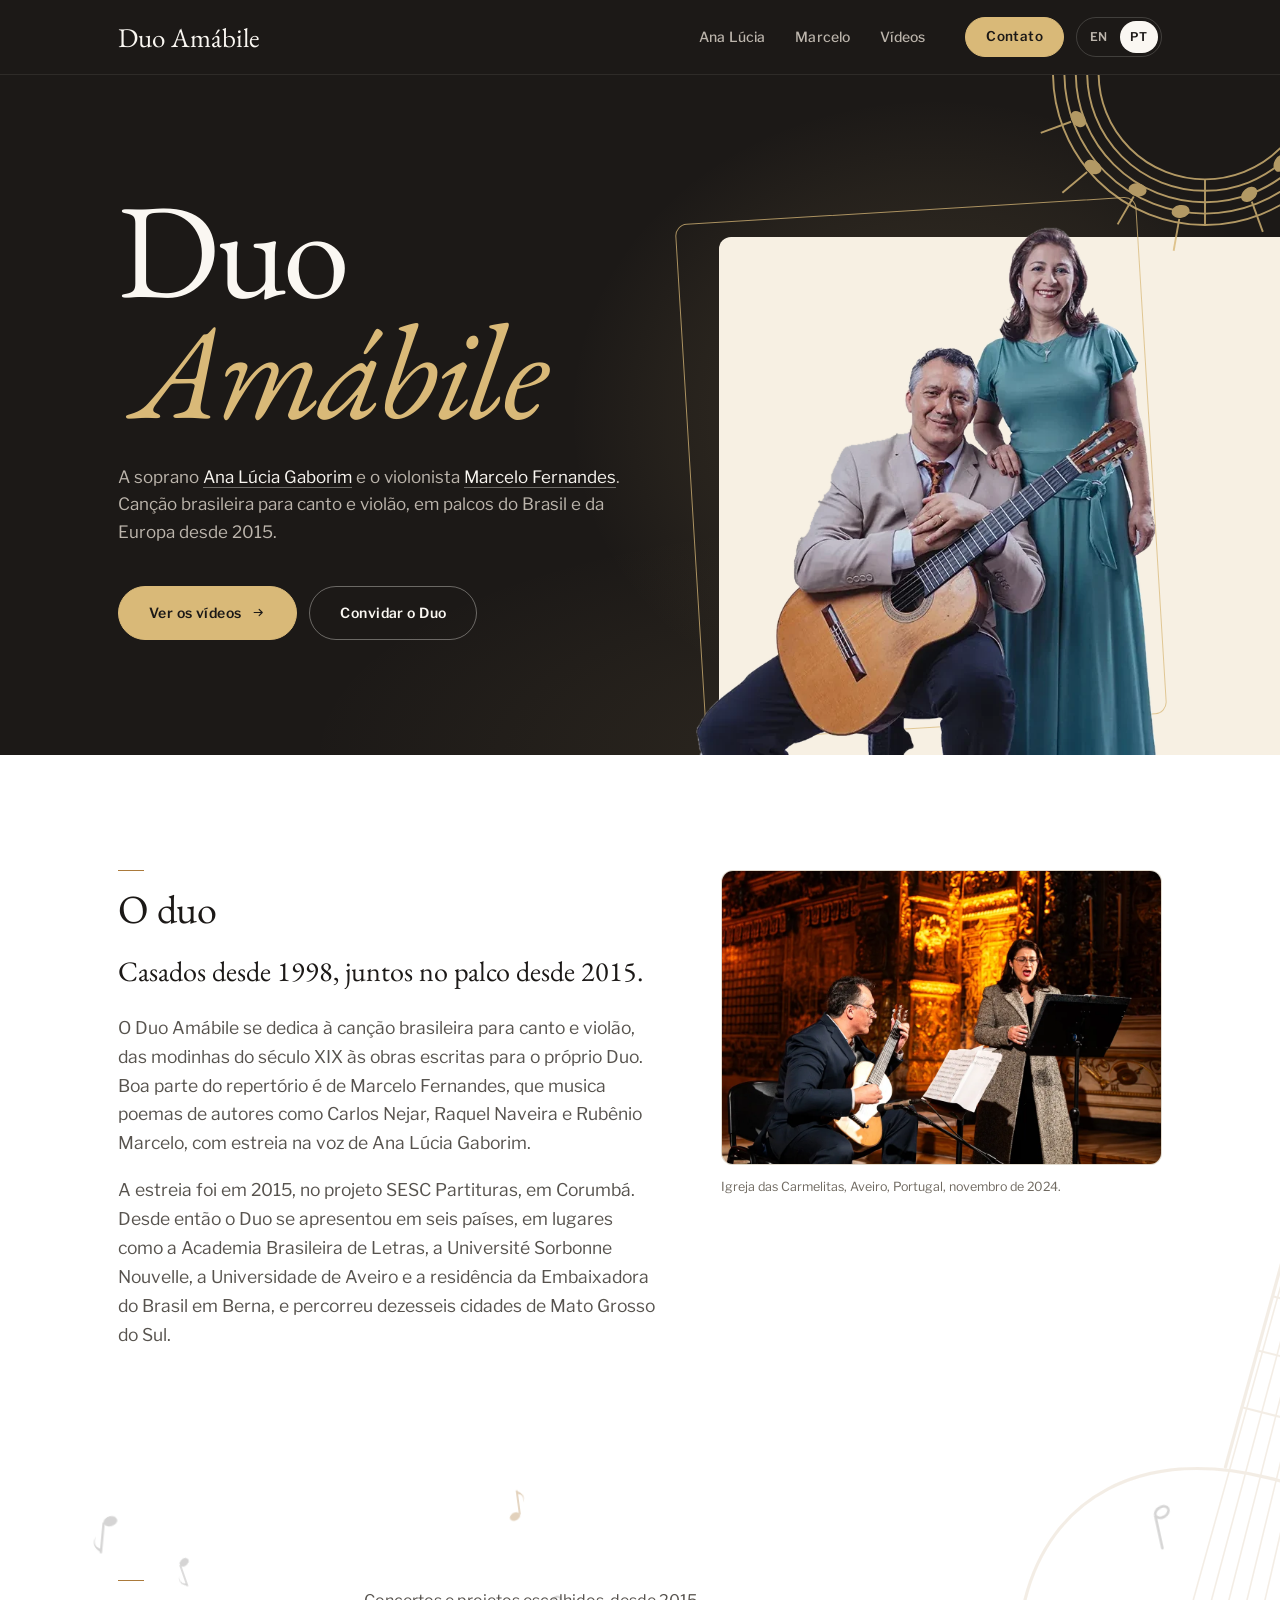
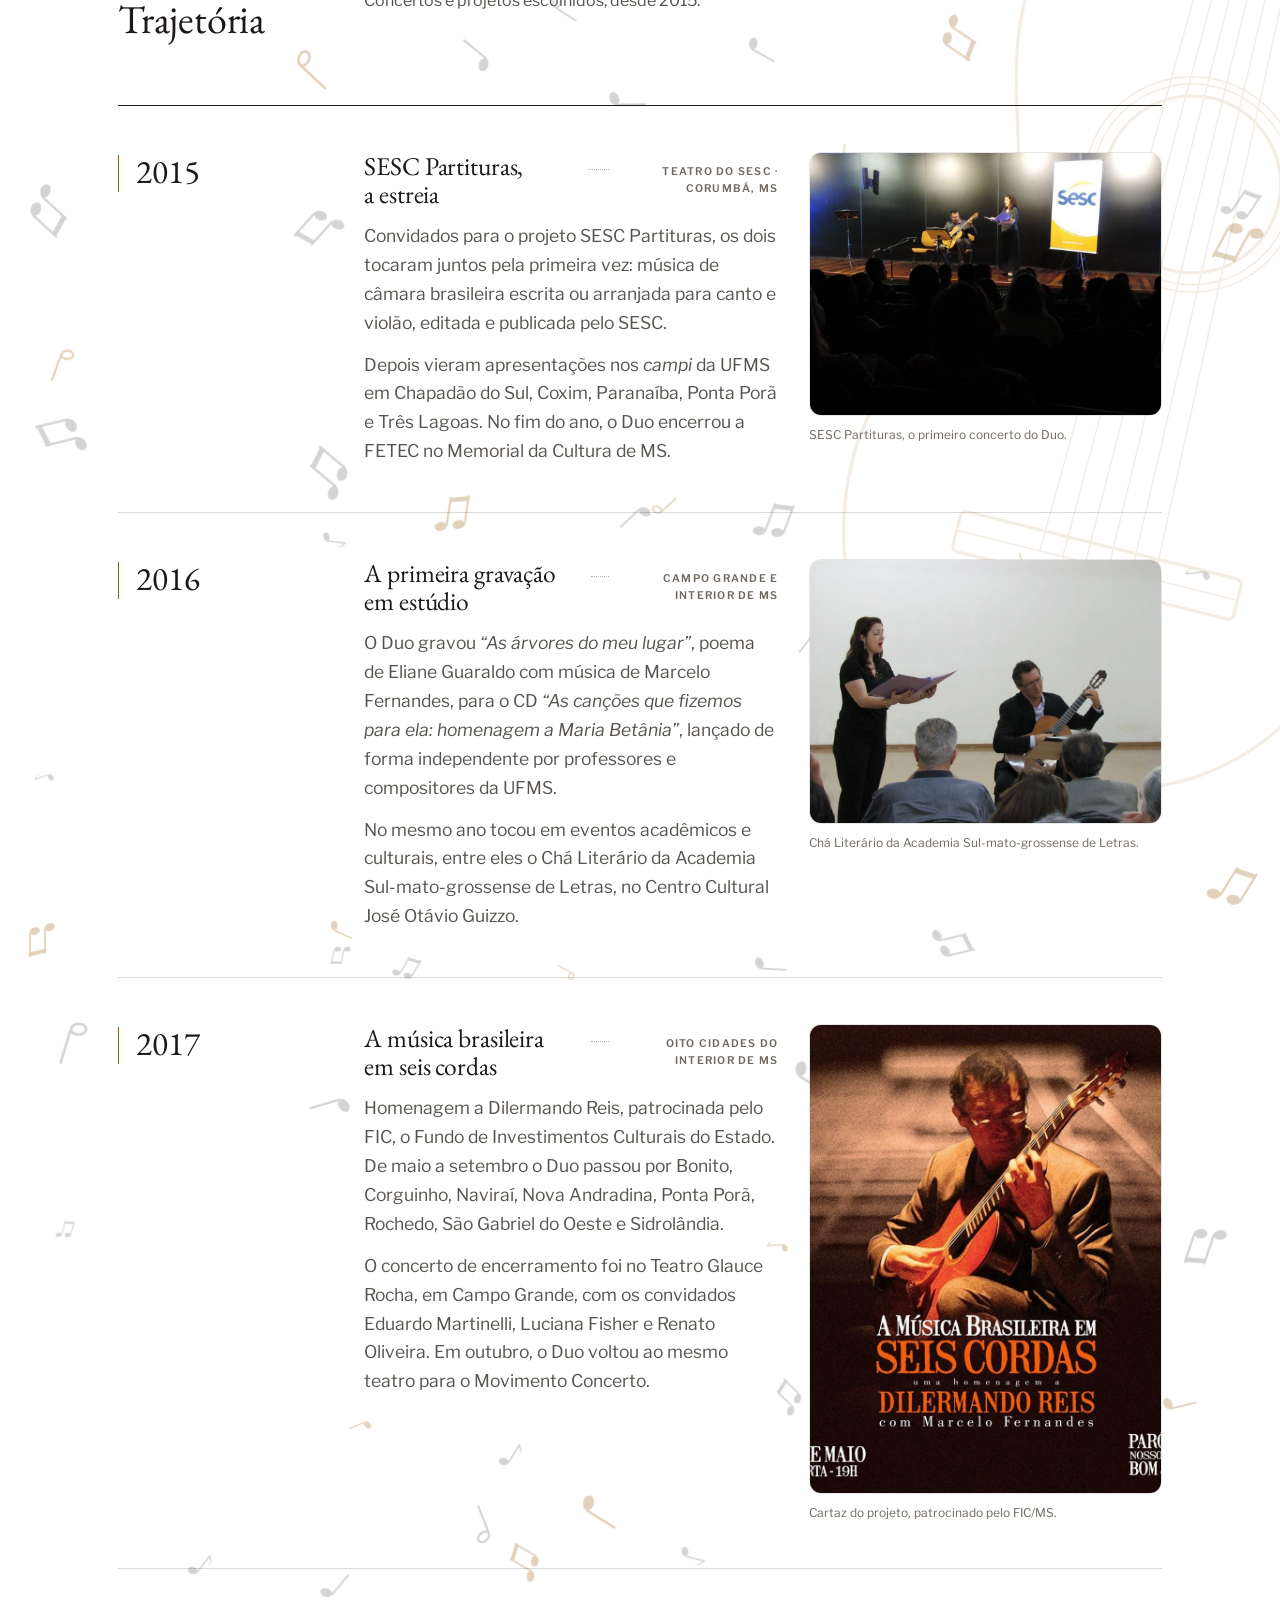
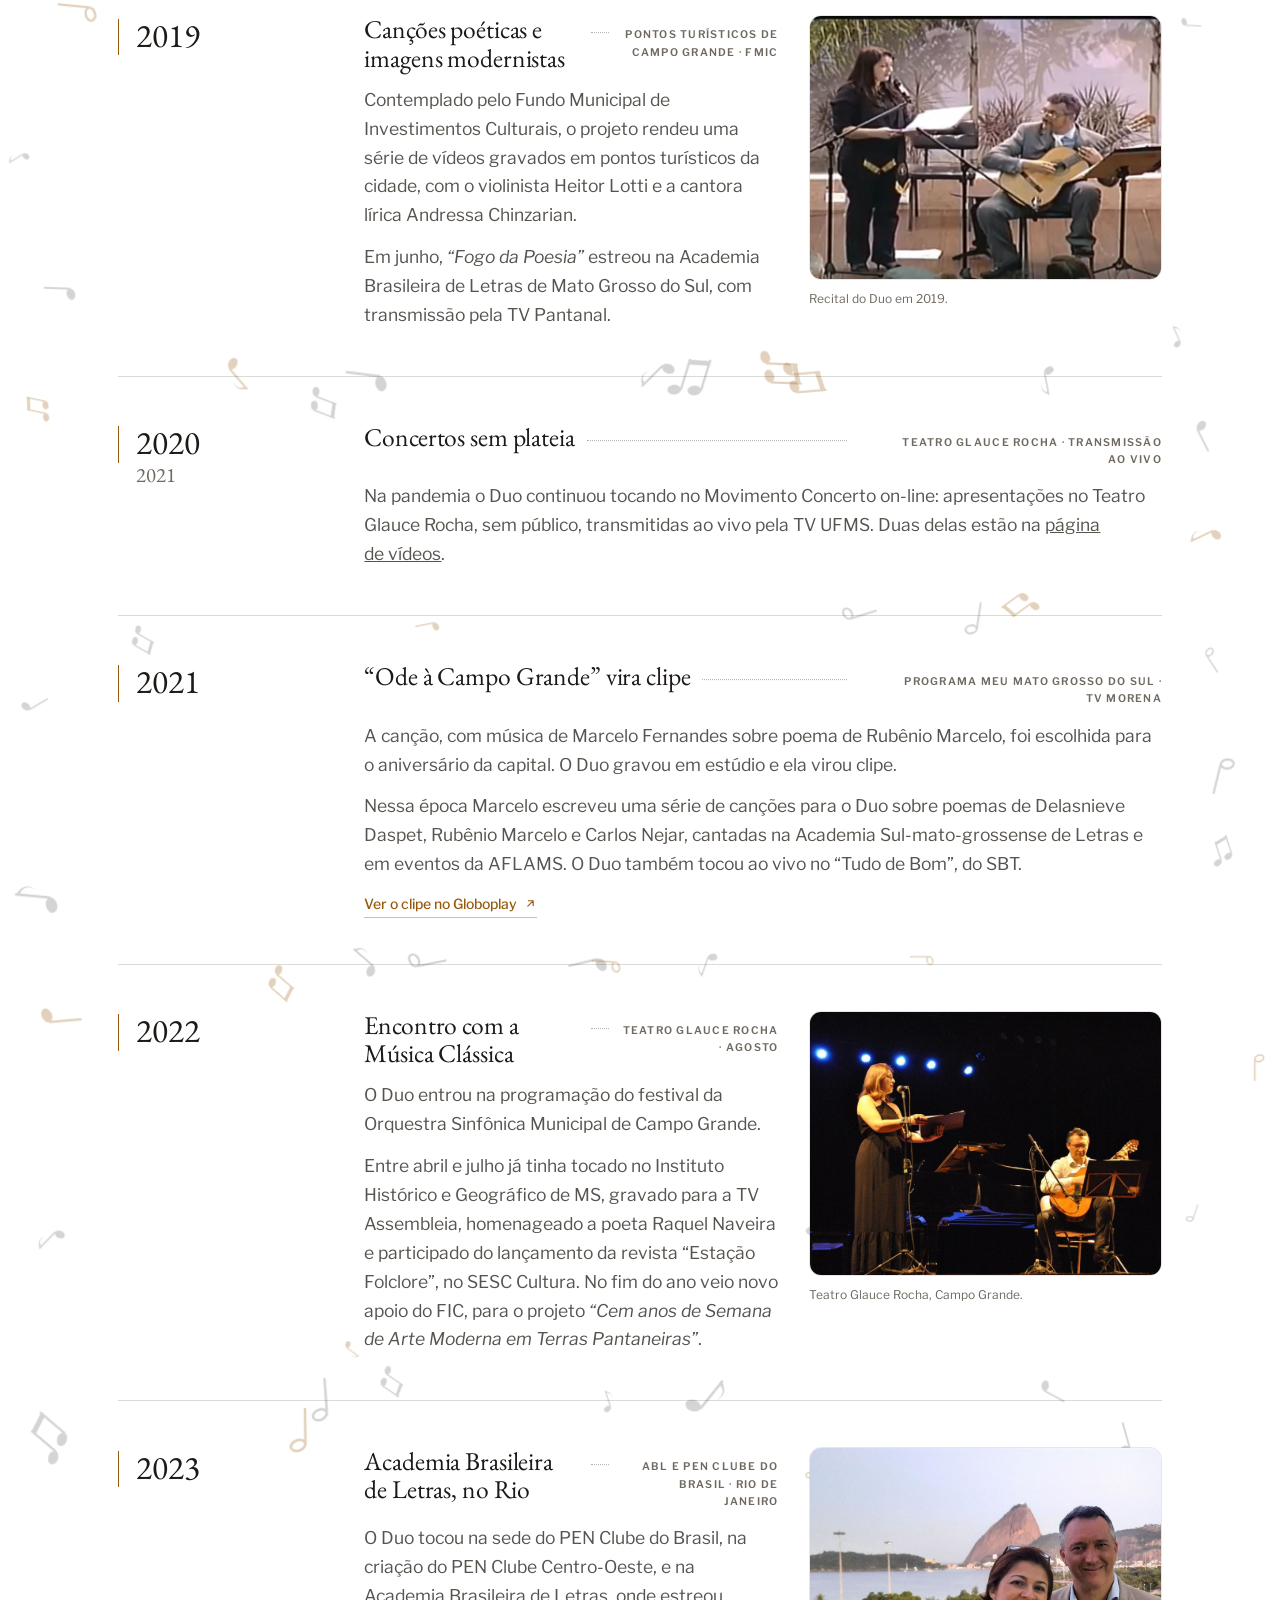
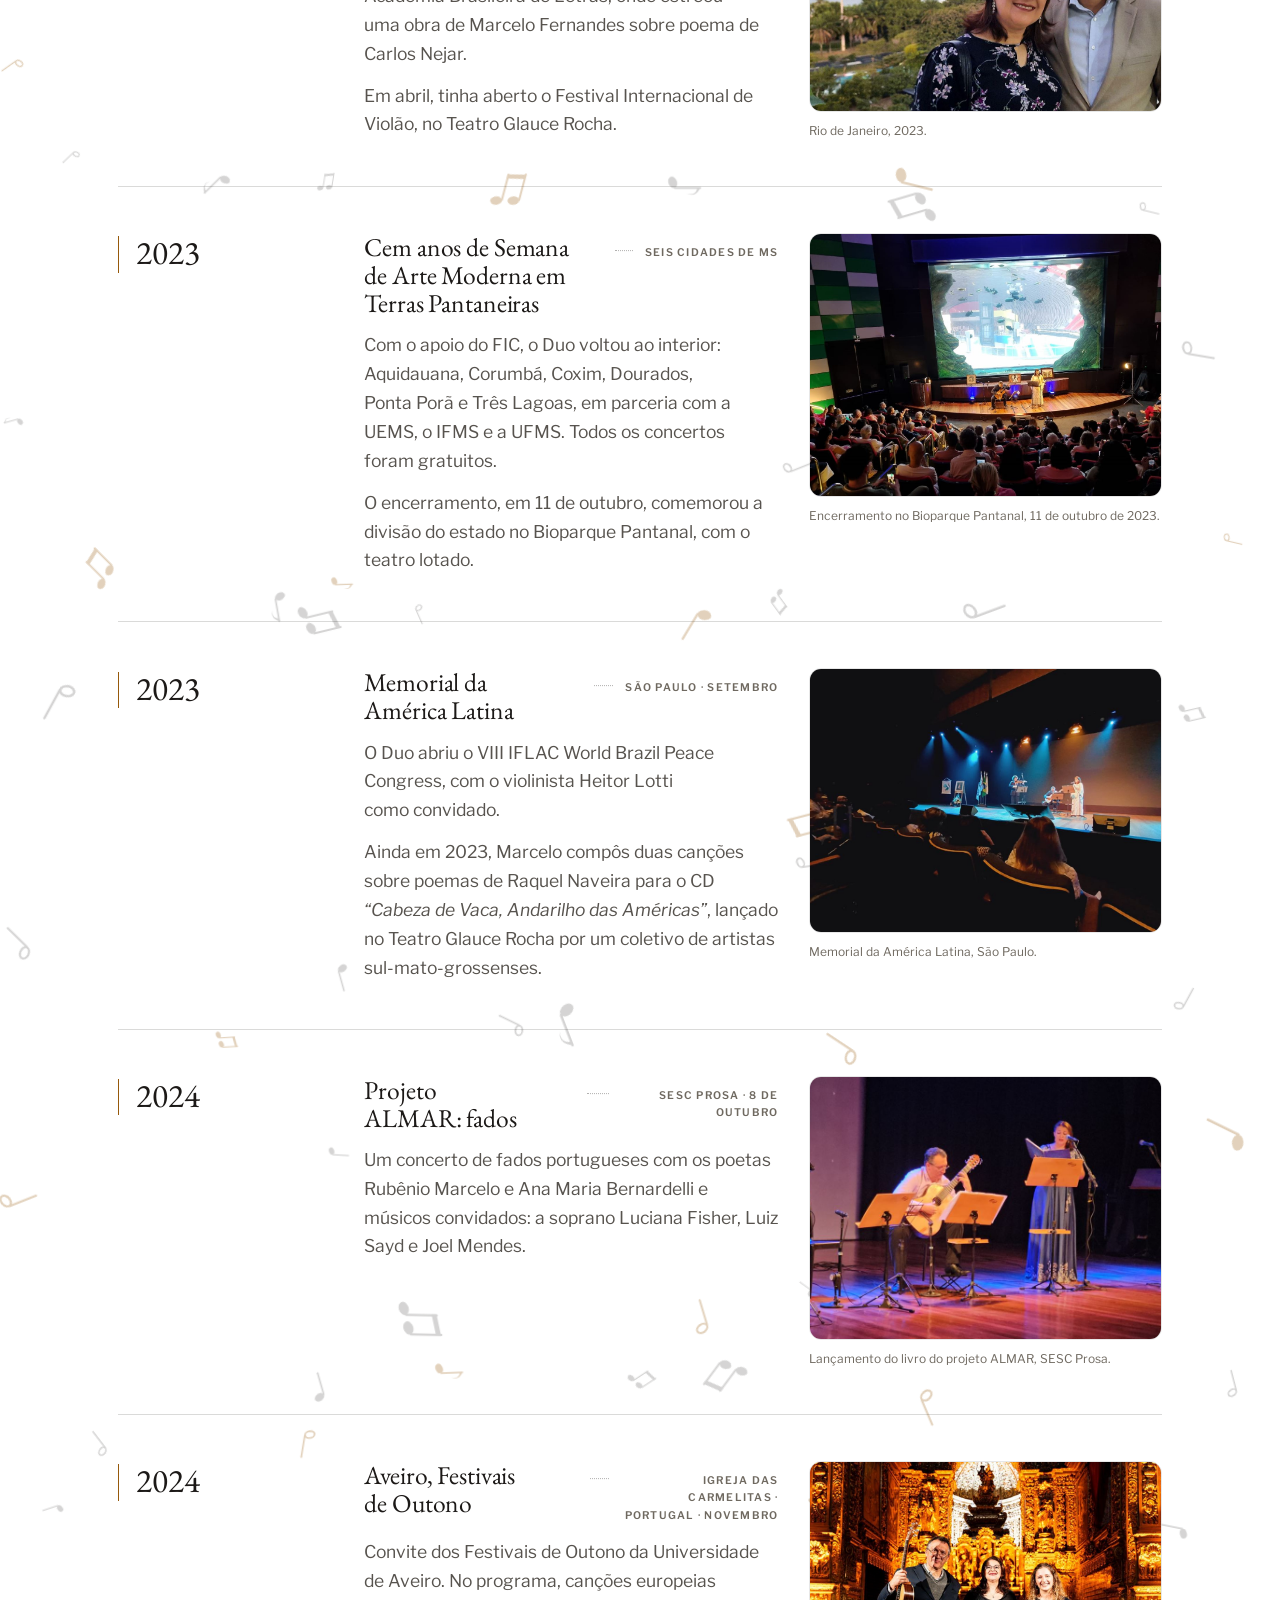
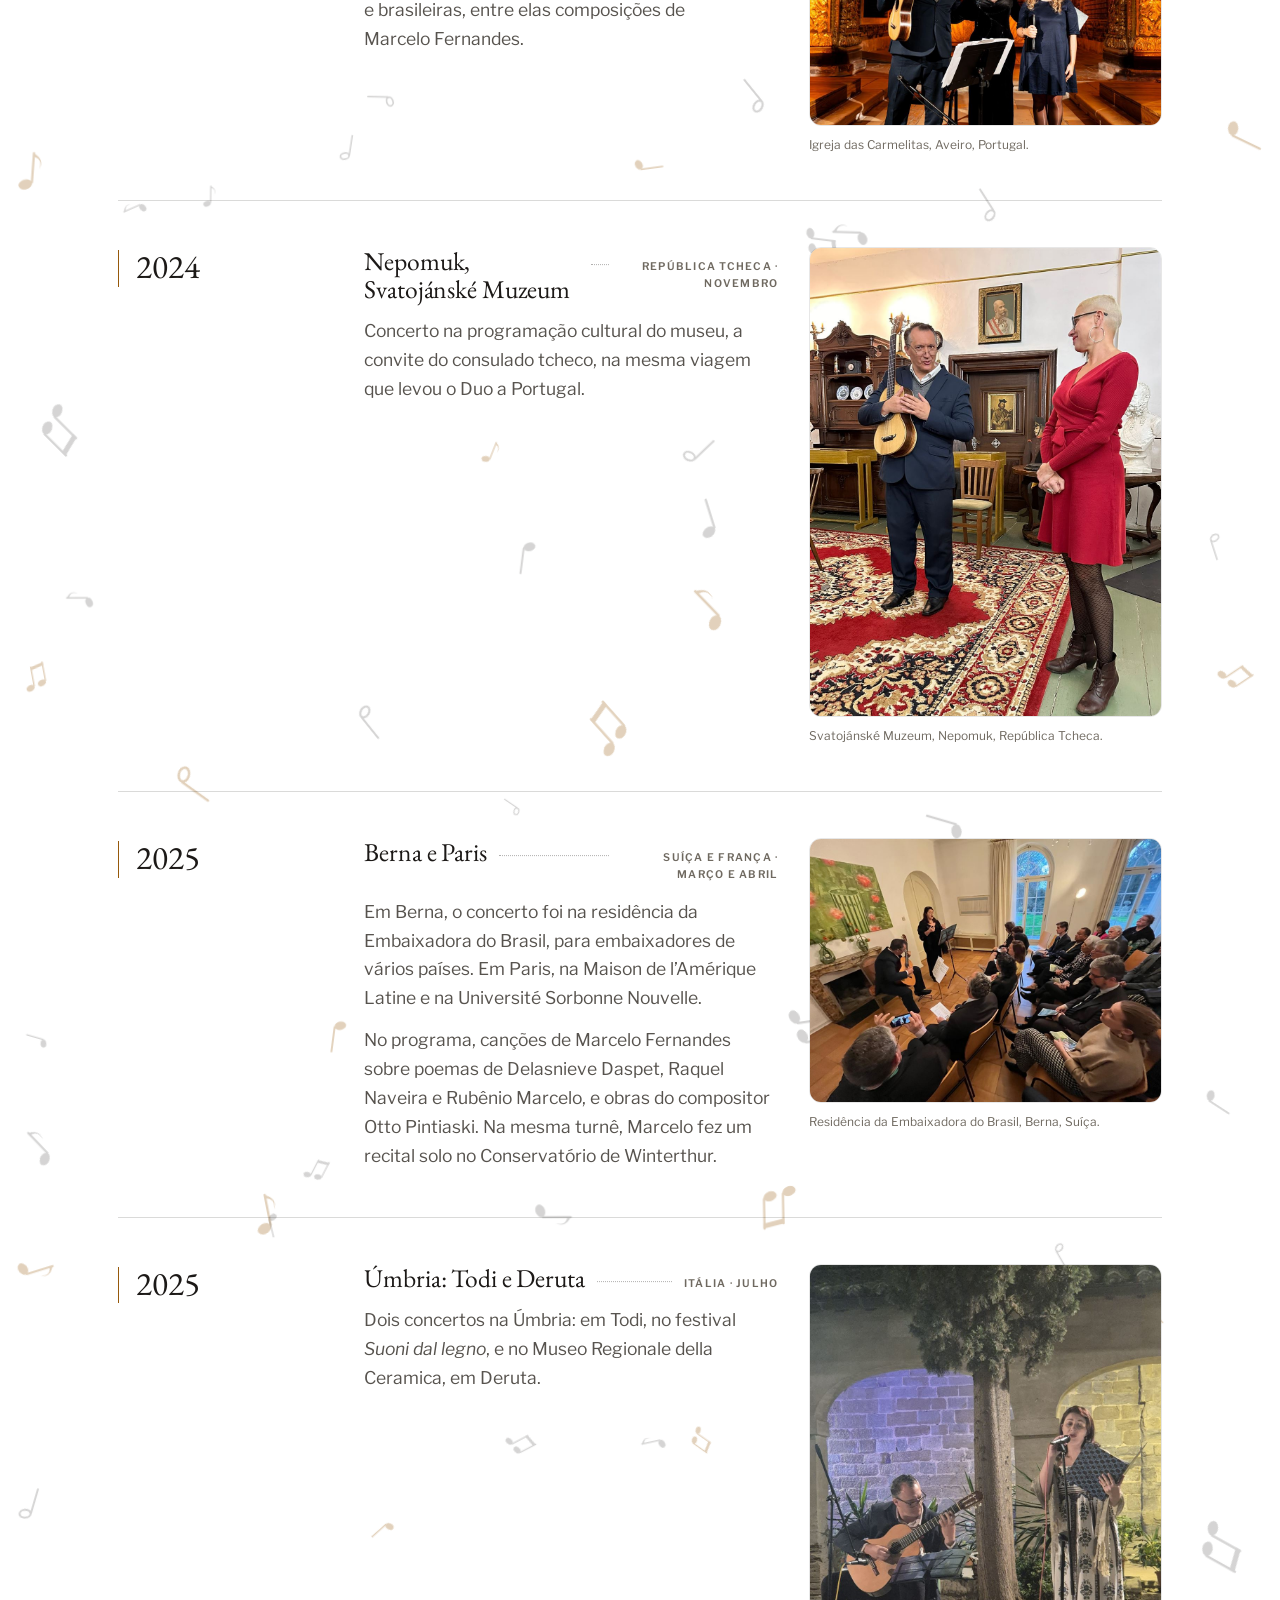
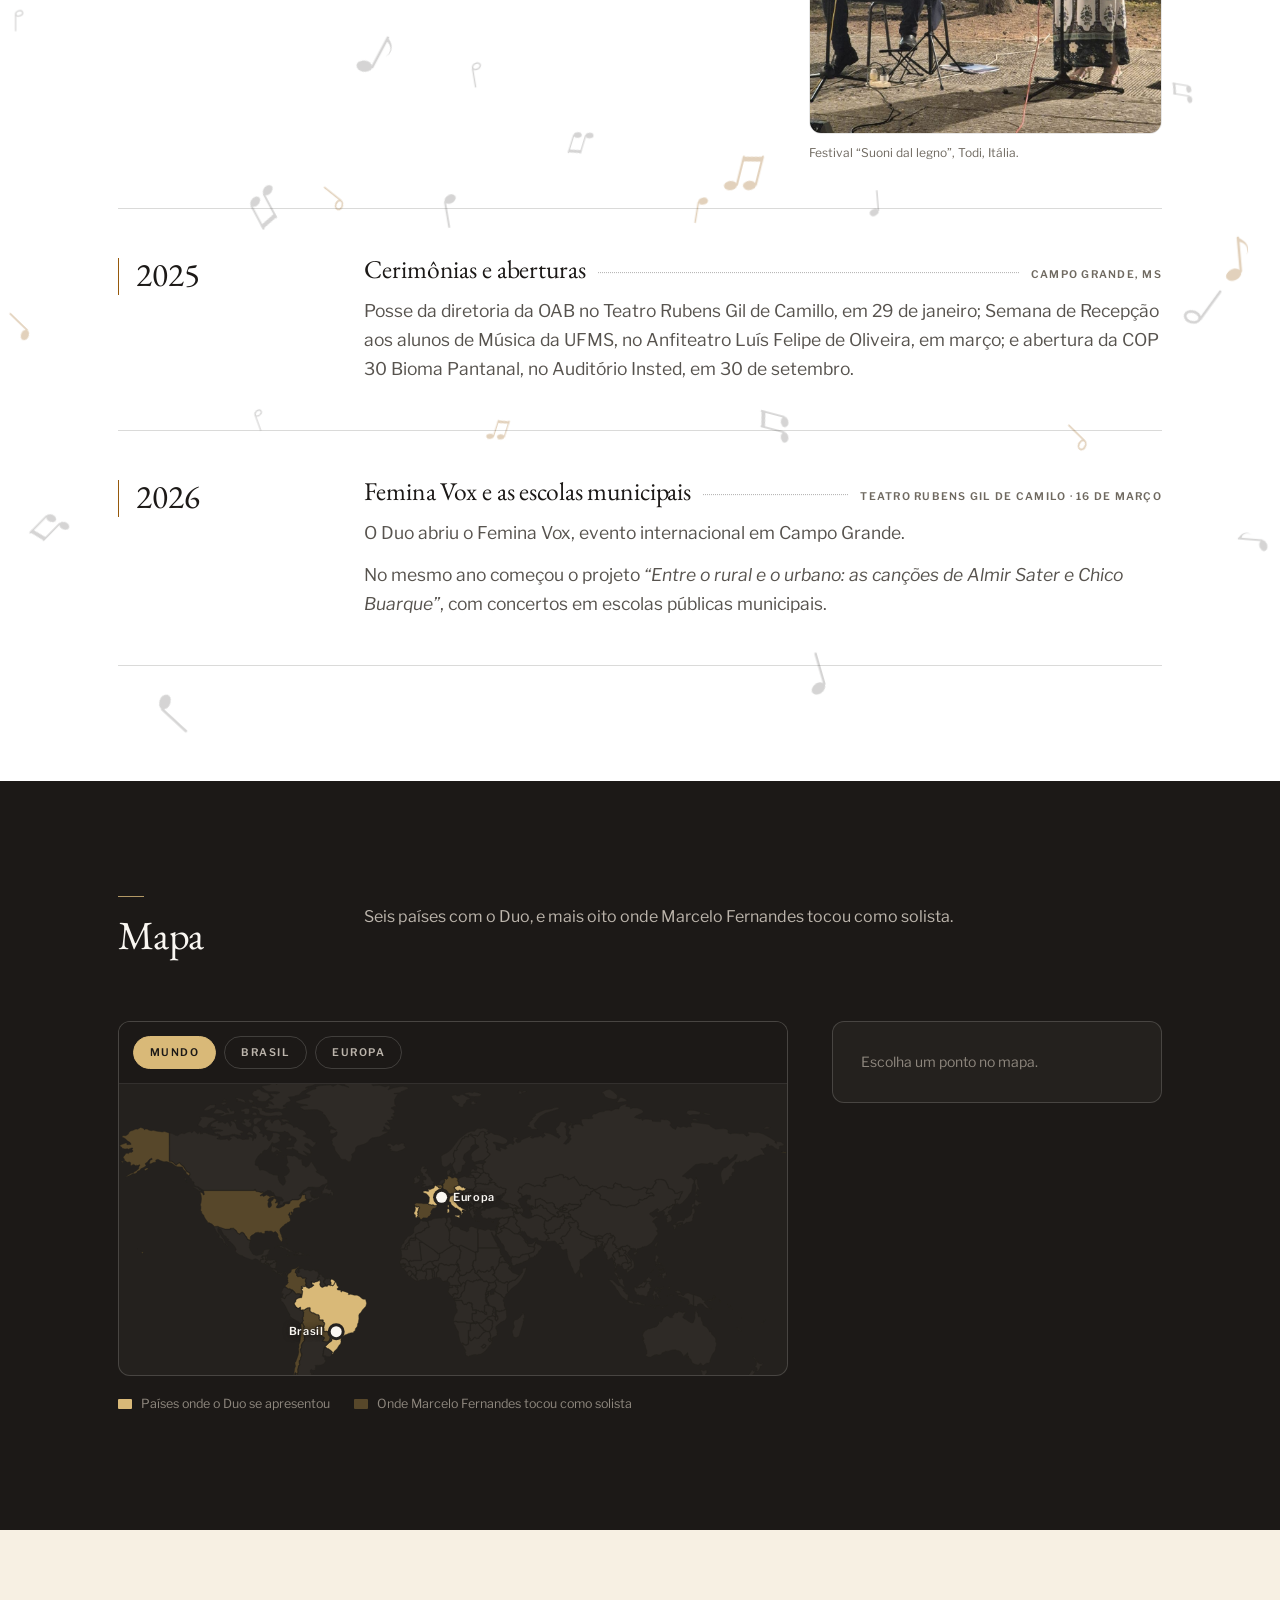
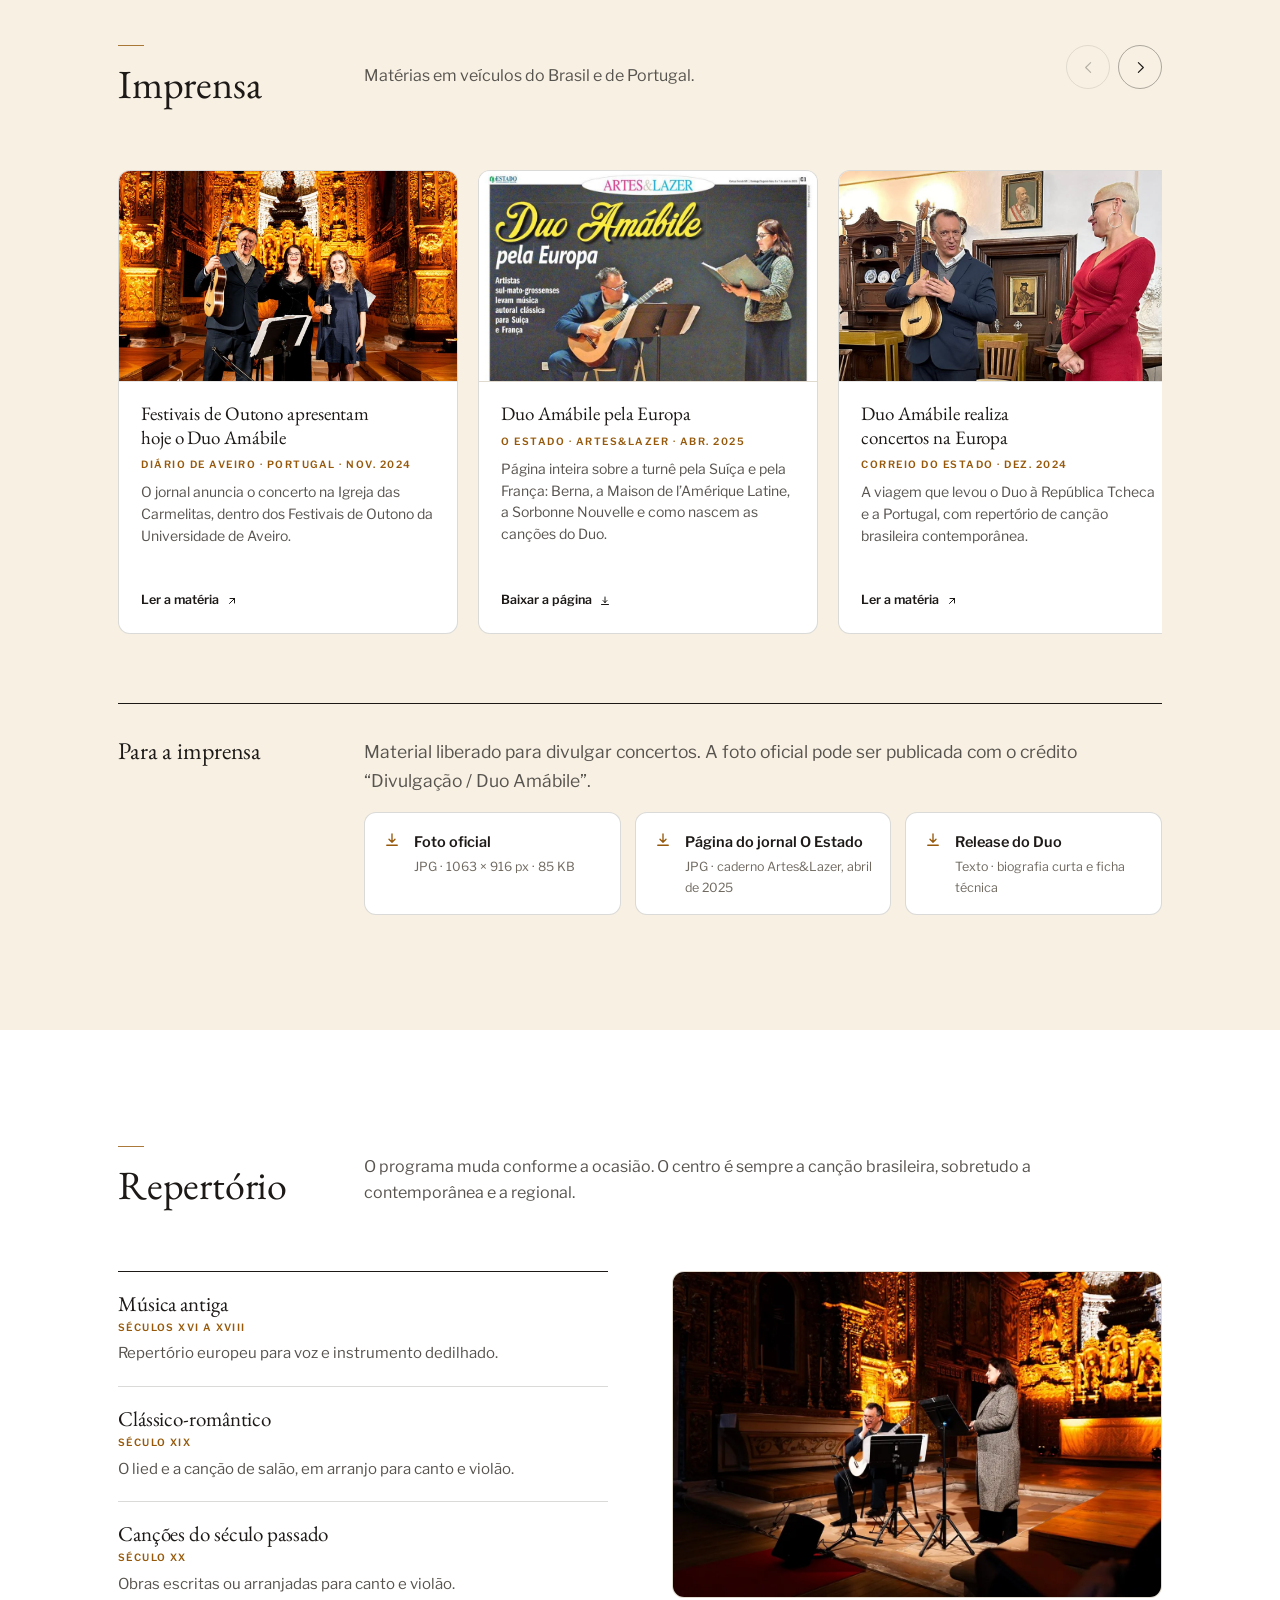
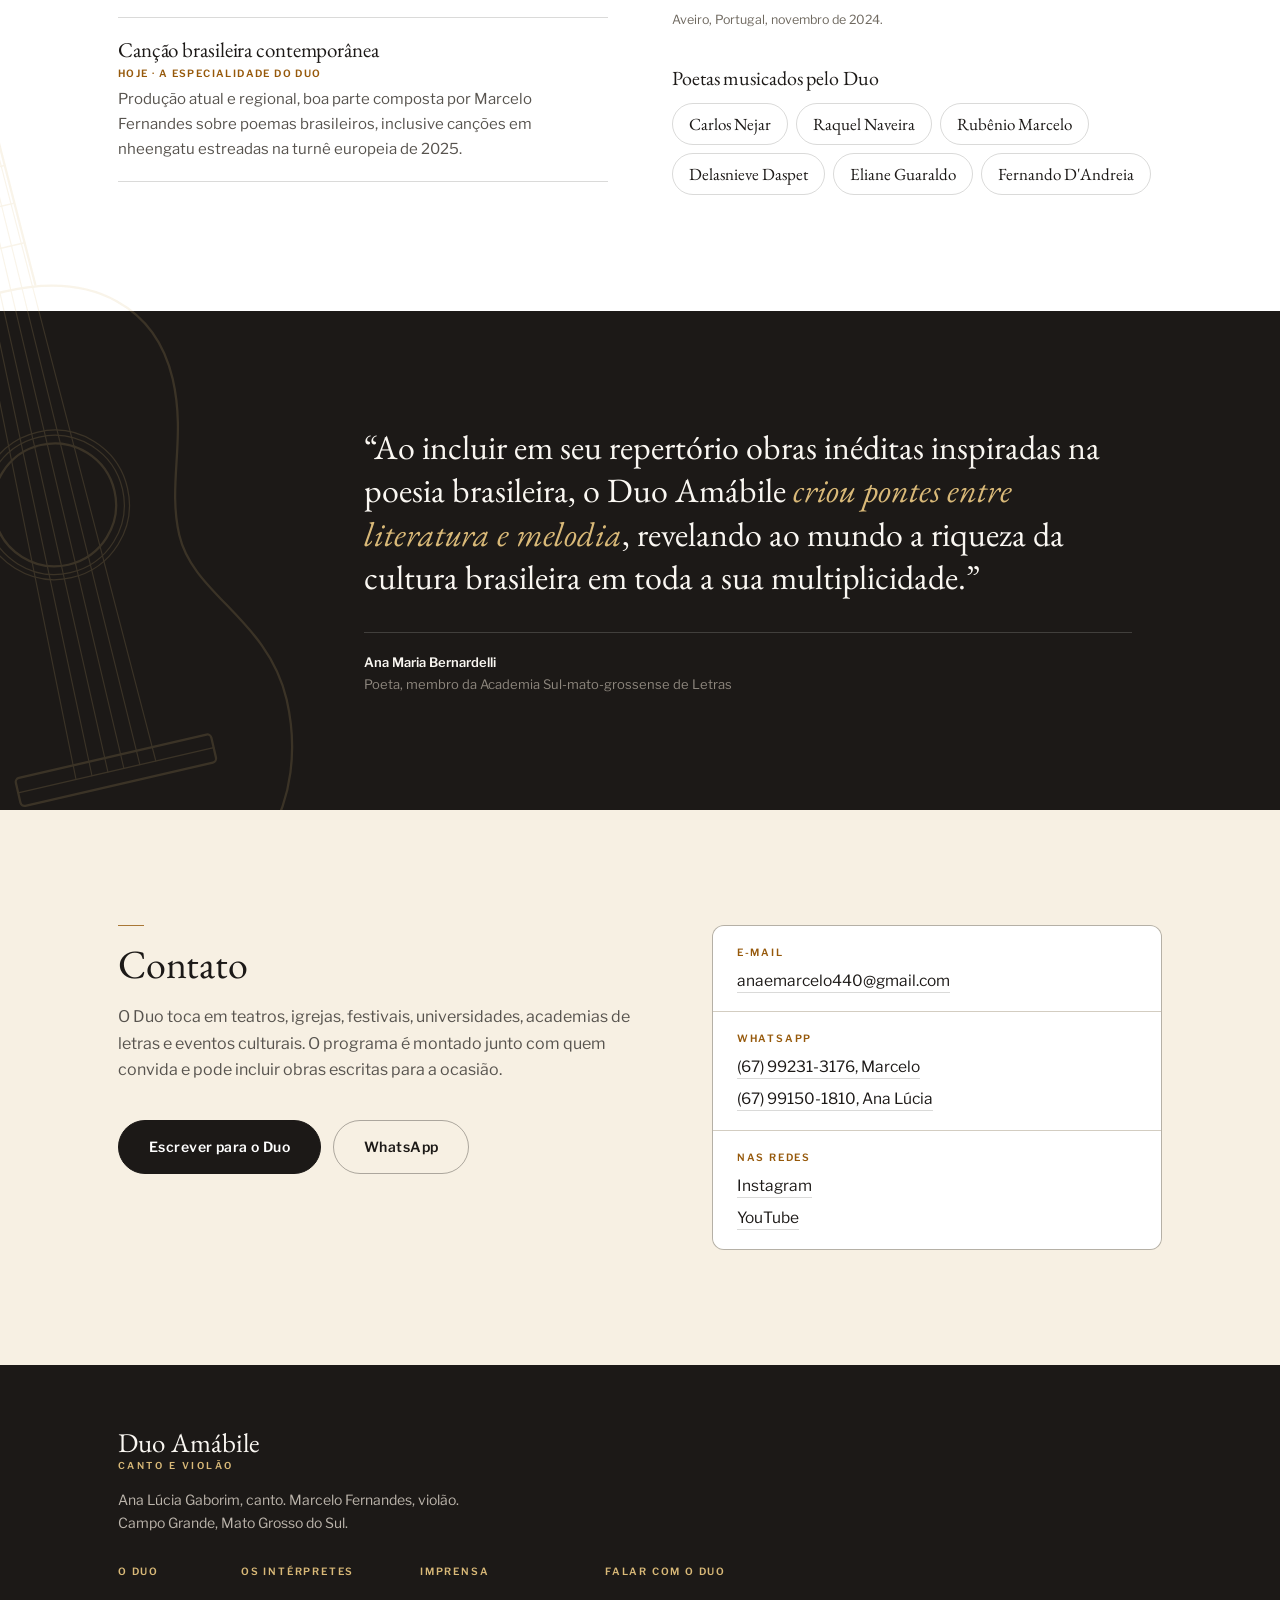
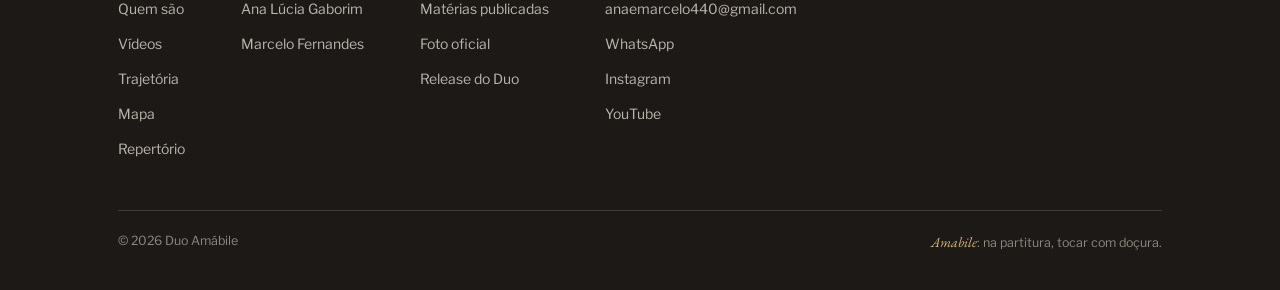
==== pt/index.html @ 5043e9d4 "Reforma: inglês por padrão, hero escuro e menos coisa por página - Site em inglês na raiz e em portu" ====
<!DOCTYPE html>
<html lang="pt-BR">
<head>
<meta charset="utf-8">
<meta name="viewport" content="width=device-width, initial-scale=1">
<title>Duo Amábile · canto e violão</title>
<meta name="description" content="Ana Lúcia Gaborim (canto) e Marcelo Fernandes (violão) apresentam a canção de câmara brasileira em teatros, igrejas e universidades do Brasil e da Europa desde 2015.">
<meta name="theme-color" content="#1C1917">
<link rel="icon" href="../favicon.svg" type="image/svg+xml">
<link rel="apple-touch-icon" href="../favicon.svg">
<link rel="alternate" hreflang="en" href="https://davigaborim.github.io/duo-amabile/">
<link rel="alternate" hreflang="pt-BR" href="https://davigaborim.github.io/duo-amabile/pt/">

<link rel="canonical" href="https://davigaborim.github.io/duo-amabile/pt/">
<meta property="og:url" content="https://davigaborim.github.io/duo-amabile/pt/">
<meta property="og:type" content="website">
<meta property="og:title" content="Duo Amábile · canto e violão">
<meta property="og:description" content="Canção de câmara brasileira em teatros e igrejas do Brasil e da Europa, desde 2015.">
<meta property="og:image" content="https://davigaborim.github.io/duo-amabile/images/duo-oficial.jpg">
<meta property="og:locale" content="pt_BR">
<meta property="og:locale:alternate" content="en_US">
<meta name="twitter:card" content="summary_large_image">

<link rel="preconnect" href="https://fonts.googleapis.com">
<link rel="preconnect" href="https://fonts.gstatic.com" crossorigin>
<link href="https://fonts.googleapis.com/css2?family=EB+Garamond:ital,wght@0,400..600;1,400..600&family=Libre+Franklin:ital,wght@0,300..700;1,400..600&display=swap" rel="stylesheet">
<link rel="stylesheet" href="../css/style.css?v=18">
<script type="application/ld+json">
{"@context":"https://schema.org","@type":"MusicGroup","name":"Duo Amábile","url":"https://davigaborim.github.io/duo-amabile/",
"image":"https://davigaborim.github.io/duo-amabile/images/duo-oficial.jpg","genre":"Brazilian art song","foundingDate":"2015",
"foundingLocation":"Campo Grande, Mato Grosso do Sul, Brasil","description":"Duo de canto e violão: a soprano Ana Lúcia Gaborim e o violonista Marcelo Fernandes.",
"email":"anaemarcelo440@gmail.com",
"member":[{"@type":"Person","name":"Ana Lúcia Gaborim","url":"https://davigaborim.github.io/duo-amabile/ana.html"},
{"@type":"Person","name":"Marcelo Fernandes","url":"https://davigaborim.github.io/duo-amabile/marcelo.html"}],
"sameAs":["https://www.instagram.com/duoamabilecantoeviolao/","https://www.youtube.com/@DuoAmabile-CantoeViol%C3%A3o"]}
</script>
</head>
<body>

<a class="pular" href="#conteudo">Pular para o conteúdo</a>

<header class="topo" id="topo">
  <div class="wrap topo__in">
    <a class="marca" href="index.html" aria-label="Duo Amábile, início">
      <span class="marca__nome">Duo Amábile</span>
    </a>

    <nav class="nav" id="nav" aria-label="Navegação principal">
      <a href="ana.html">Ana Lúcia</a>
      <a href="marcelo.html">Marcelo</a>
      <a href="videos.html">Vídeos</a>
      <a class="nav__celular" href="#contato">Contato</a>
    </nav>

    <div class="topo__acoes">
      <a class="btn btn--forte topo__contato" href="#contato">Contato</a>
      <div class="idiomas" role="group" aria-label="Idioma">
        <a href="../index.html" lang="en" hreflang="en" title="English">EN</a>
        <a href="index.html" lang="pt-BR" aria-current="true">PT</a>
      </div>
      <button class="hamburguer" id="hamburguer" aria-expanded="false" aria-controls="nav" aria-label="Abrir menu">
        <span></span><span></span><span></span>
      </button>
    </div>
  </div>
</header>

<main id="conteudo">

<section class="abertura secao--escura">
  <!-- pauta de cinco linhas dobrada em círculo, saindo pelo alto da abertura;
       o desenho vem de js/main.js e gira com a rolagem -->
  <span class="disco disco--abertura" aria-hidden="true"></span>
  <div class="wrap abertura__in">
    <div class="abertura__texto-col">
      <h1>
        <span>Duo</span>
        <span class="amabile">Amábile</span>
      </h1>

      <p class="abertura__texto">
        A soprano <a href="ana.html">Ana Lúcia Gaborim</a> e o violonista
        <a href="marcelo.html">Marcelo Fernandes</a>. Canção brasileira para canto
        e violão, em palcos do Brasil e da Europa desde 2015.
      </p>

      <div class="abertura__acoes">
        <a class="btn btn--forte btn--lg" href="videos.html">
          Ver os vídeos
          <svg class="btn__seta" viewBox="0 0 24 24" aria-hidden="true"><path d="M5 12h13m0 0-5-5m5 5-5 5" fill="none" stroke="currentColor" stroke-width="1.8" stroke-linecap="round" stroke-linejoin="round"/></svg>
        </a>
        <a class="btn btn--lg" href="#contato">Convidar o Duo</a>
      </div>
    </div>

    <div class="abertura__foto">
      <img src="../images/duo-oficial.webp" alt="Ana Lúcia Gaborim em pé, de vestido verde, ao lado de Marcelo Fernandes sentado com o violão no colo" width="648" height="734" fetchpriority="high">
    </div>
  </div>
</section>

<!-- ============================ O DUO ============================ -->
<section class="secao" id="duo" data-regua="O duo">
  <div class="wrap">
    <div class="duo">
      <div class="duo__texto">
        <h2 class="titulo">O duo</h2>
        <p class="duo__abre">
          Casados desde 1998, juntos no palco desde 2015.
        </p>
        <p>
          O Duo Amábile se dedica à canção brasileira para canto e violão, das
          modinhas do século XIX às obras escritas para o próprio Duo. Boa parte do
          repertório é de Marcelo Fernandes, que musica poemas de autores como
          Carlos Nejar, Raquel Naveira e Rubênio Marcelo, com estreia na voz de Ana
          Lúcia Gaborim.
        </p>
        <p>
          A estreia foi em 2015, no projeto SESC Partituras, em Corumbá. Desde então
          o Duo se apresentou em seis países, em lugares como a Academia Brasileira
          de Letras, a Université Sorbonne Nouvelle, a Universidade de Aveiro e a
          residência da Embaixadora do Brasil em Berna, e percorreu dezesseis
          cidades de Mato Grosso do Sul.
        </p>
      </div>

      <figure class="figura">
        <img src="../images/hero-aveiro.webp" alt="Marcelo Fernandes tocando violão e Ana Lúcia Gaborim cantando diante da talha dourada da Igreja das Carmelitas, em Aveiro" width="1200" height="800" loading="lazy">
        <figcaption>Igreja das Carmelitas, Aveiro, Portugal, novembro de 2024.</figcaption>
      </figure>
    </div>
  </div>
</section>

<!-- ============================ TRAJETÓRIA ============================ -->
<section class="secao secao--gravura" id="trajetoria" data-regua="Trajetória">
  <span class="violao violao--trilha" aria-hidden="true" data-violao></span>
  <div class="notas" aria-hidden="true" data-notas></div>

  <div class="wrap">
    <header class="cab">
      <div class="cab__in">
        <h2>Trajetória</h2>
        <p class="cab__texto">
          Concertos e projetos escolhidos, desde 2015.
        </p>
      </div>
    </header>

    <ol class="linha">

      <li class="marco marco--foto">
        <p class="marco__ano">2015</p>
        <div class="marco__corpo">
          <div>
            <div class="marco__cabeca">
              <h3>SESC Partituras, a estreia</h3>
              <i class="marco__fio"></i>
              <p class="marco__onde">Teatro do SESC · Corumbá, MS</p>
            </div>
            <p>
              Convidados para o projeto SESC Partituras, os dois tocaram juntos pela
              primeira vez: música de câmara brasileira escrita ou arranjada para
              canto e violão, editada e publicada pelo SESC.
            </p>
            <p>
              Depois vieram apresentações nos <em>campi</em> da UFMS em Chapadão do
              Sul, Coxim, Paranaíba, Ponta Porã e Três Lagoas. No fim do ano, o Duo
              encerrou a FETEC no Memorial da Cultura de MS.
            </p>
          </div>
          <figure class="marco__foto">
            <img src="../images/t-2015-sesc.jpg" alt="O Duo no palco do SESC, visto do fundo da plateia" width="960" height="720" loading="lazy">
            <figcaption>SESC Partituras, o primeiro concerto do Duo.</figcaption>
          </figure>
        </div>
      </li>

      <li class="marco marco--foto">
        <p class="marco__ano">2016</p>
        <div class="marco__corpo">
          <div>
            <div class="marco__cabeca">
              <h3>A primeira gravação em estúdio</h3>
              <i class="marco__fio"></i>
              <p class="marco__onde">Campo Grande e interior de MS</p>
            </div>
            <p>
              O Duo gravou <em>“As árvores do meu lugar”</em>, poema de Eliane
              Guaraldo com música de Marcelo Fernandes, para o CD <em>“As canções que
              fizemos para ela: homenagem a Maria Betânia”</em>, lançado de forma
              independente por professores e compositores da UFMS.
            </p>
            <p>
              No mesmo ano tocou em eventos acadêmicos e culturais, entre eles o Chá
              Literário da Academia Sul-mato-grossense de Letras, no Centro Cultural
              José Otávio Guizzo.
            </p>
          </div>
          <figure class="marco__foto">
            <img src="../images/t-2016-gravacao.jpg" alt="Ana Lúcia cantando com a partitura nas mãos enquanto Marcelo toca, diante de uma pequena plateia" width="1000" height="750" loading="lazy">
            <figcaption>Chá Literário da Academia Sul-mato-grossense de Letras.</figcaption>
          </figure>
        </div>
      </li>

      <li class="marco marco--foto">
        <p class="marco__ano">2017</p>
        <div class="marco__corpo">
          <div>
            <div class="marco__cabeca">
              <h3>A música brasileira em seis cordas</h3>
              <i class="marco__fio"></i>
              <p class="marco__onde">Oito cidades do interior de MS</p>
            </div>
            <p>
              Homenagem a Dilermando Reis, patrocinada pelo FIC, o Fundo de
              Investimentos Culturais do Estado. De maio a setembro o Duo passou por
              Bonito, Corguinho, Naviraí, Nova Andradina, Ponta Porã, Rochedo, São
              Gabriel do Oeste e Sidrolândia.
            </p>
            <p>
              O concerto de encerramento foi no Teatro Glauce Rocha, em Campo Grande,
              com os convidados Eduardo Martinelli, Luciana Fisher e Renato Oliveira.
              Em outubro, o Duo voltou ao mesmo teatro para o Movimento Concerto.
            </p>
          </div>
          <figure class="marco__foto marco__foto--alta">
            <img src="../images/t-2017-dilermando.jpg" alt="Cartaz do projeto A Música Brasileira em Seis Cordas, homenagem a Dilermando Reis" width="1000" height="1000" loading="lazy">
            <figcaption>Cartaz do projeto, patrocinado pelo FIC/MS.</figcaption>
          </figure>
        </div>
      </li>

      <li class="marco marco--foto">
        <p class="marco__ano">2019</p>
        <div class="marco__corpo">
          <div>
            <div class="marco__cabeca">
              <h3>Canções poéticas e imagens modernistas</h3>
              <i class="marco__fio"></i>
              <p class="marco__onde">Pontos turísticos de Campo Grande · FMIC</p>
            </div>
            <p>
              Contemplado pelo Fundo Municipal de Investimentos Culturais, o projeto
              rendeu uma série de vídeos gravados em pontos turísticos da cidade, com
              o violinista Heitor Lotti e a cantora lírica Andressa Chinzarian.
            </p>
            <p>
              Em junho, <em>“Fogo da Poesia”</em> estreou na Academia Brasileira de
              Letras de Mato Grosso do Sul, com transmissão pela TV Pantanal.
            </p>
          </div>
          <figure class="marco__foto">
            <img src="../images/t-2019-poesia.jpg" alt="Ana Lúcia ao microfone e Marcelo ao violão em recital ao ar livre" width="1000" height="562" loading="lazy">
            <figcaption>Recital do Duo em 2019.</figcaption>
          </figure>
        </div>
      </li>

      <li class="marco">
        <p class="marco__ano">2020<span>2021</span></p>
        <div class="marco__corpo">
          <div>
            <div class="marco__cabeca">
              <h3>Concertos sem plateia</h3>
              <i class="marco__fio"></i>
              <p class="marco__onde">Teatro Glauce Rocha · transmissão ao vivo</p>
            </div>
            <p>
              Na pandemia o Duo continuou tocando no Movimento Concerto on-line:
              apresentações no Teatro Glauce Rocha, sem público, transmitidas ao vivo
              pela TV UFMS. Duas delas estão na <a href="videos.html">página de
              vídeos</a>.
            </p>
          </div>
        </div>
      </li>

      <li class="marco">
        <p class="marco__ano">2021</p>
        <div class="marco__corpo">
          <div>
            <div class="marco__cabeca">
              <h3>“Ode à Campo Grande” vira clipe</h3>
              <i class="marco__fio"></i>
              <p class="marco__onde">Programa Meu Mato Grosso do Sul · TV Morena</p>
            </div>
            <p>
              A canção, com música de Marcelo Fernandes sobre poema de Rubênio
              Marcelo, foi escolhida para o aniversário da capital. O Duo gravou em
              estúdio e ela virou clipe.
            </p>
            <p>
              Nessa época Marcelo escreveu uma série de canções para o Duo sobre
              poemas de Delasnieve Daspet, Rubênio Marcelo e Carlos Nejar, cantadas na
              Academia Sul-mato-grossense de Letras e em eventos da AFLAMS. O Duo
              também tocou ao vivo no “Tudo de Bom”, do SBT.
            </p>
            <p class="marco__links">
              <a class="link" href="https://globoplay.globo.com/v/9812447/" target="_blank" rel="noopener">Ver o clipe no Globoplay <svg viewBox="0 0 24 24" aria-hidden="true"><path d="M7 17 17 7m0 0H8m9 0v9" fill="none" stroke="currentColor" stroke-width="2" stroke-linecap="round" stroke-linejoin="round"/></svg></a>
            </p>
          </div>
        </div>
      </li>

      <li class="marco marco--foto">
        <p class="marco__ano">2022</p>
        <div class="marco__corpo">
          <div>
            <div class="marco__cabeca">
              <h3>Encontro com a Música Clássica</h3>
              <i class="marco__fio"></i>
              <p class="marco__onde">Teatro Glauce Rocha · agosto</p>
            </div>
            <p>
              O Duo entrou na programação do festival da Orquestra Sinfônica Municipal
              de Campo Grande.
            </p>
            <p>
              Entre abril e julho já tinha tocado no Instituto Histórico e Geográfico
              de MS, gravado para a TV Assembleia, homenageado a poeta Raquel Naveira
              e participado do lançamento da revista “Estação Folclore”, no SESC
              Cultura. No fim do ano veio novo apoio do FIC, para o projeto
              <em>“Cem anos de Semana de Arte Moderna em Terras Pantaneiras”</em>.
            </p>
          </div>
          <figure class="marco__foto">
            <img src="../images/t-2022-classica.jpg" alt="Ana Lúcia cantando sob luz de palco enquanto Marcelo toca sentado" width="1000" height="666" loading="lazy">
            <figcaption>Teatro Glauce Rocha, Campo Grande.</figcaption>
          </figure>
        </div>
      </li>

      <li class="marco marco--foto">
        <p class="marco__ano">2023</p>
        <div class="marco__corpo">
          <div>
            <div class="marco__cabeca">
              <h3>Academia Brasileira de Letras, no Rio</h3>
              <i class="marco__fio"></i>
              <p class="marco__onde">ABL e PEN Clube do Brasil · Rio de Janeiro</p>
            </div>
            <p>
              O Duo tocou na sede do PEN Clube do Brasil, na criação do PEN Clube
              Centro-Oeste, e na Academia Brasileira de Letras, onde estreou uma obra
              de Marcelo Fernandes sobre poema de Carlos Nejar.
            </p>
            <p>
              Em abril, tinha aberto o Festival Internacional de Violão, no Teatro
              Glauce Rocha.
            </p>
          </div>
          <figure class="marco__foto">
            <img src="../images/t-2023-rio.jpg" alt="Ana Lúcia e Marcelo no Rio de Janeiro, com o Pão de Açúcar ao fundo" width="1000" height="706" loading="lazy">
            <figcaption>Rio de Janeiro, 2023.</figcaption>
          </figure>
        </div>
      </li>

      <li class="marco marco--foto">
        <p class="marco__ano">2023</p>
        <div class="marco__corpo">
          <div>
            <div class="marco__cabeca">
              <h3>Cem anos de Semana de Arte Moderna em Terras Pantaneiras</h3>
              <i class="marco__fio"></i>
              <p class="marco__onde">Seis cidades de MS</p>
            </div>
            <p>
              Com o apoio do FIC, o Duo voltou ao interior: Aquidauana, Corumbá,
              Coxim, Dourados, Ponta Porã e Três Lagoas, em parceria com a UEMS, o
              IFMS e a UFMS. Todos os concertos foram gratuitos.
            </p>
            <p>
              O encerramento, em 11 de outubro, comemorou a divisão do estado no
              Bioparque Pantanal, com o teatro lotado.
            </p>
          </div>
          <figure class="marco__foto">
            <img src="../images/t-2023-bioparque.jpg" alt="Teatro lotado no Bioparque Pantanal durante o concerto de encerramento" width="1200" height="900" loading="lazy">
            <figcaption>Encerramento no Bioparque Pantanal, 11 de outubro de 2023.</figcaption>
          </figure>
        </div>
      </li>

      <li class="marco marco--foto">
        <p class="marco__ano">2023</p>
        <div class="marco__corpo">
          <div>
            <div class="marco__cabeca">
              <h3>Memorial da América Latina</h3>
              <i class="marco__fio"></i>
              <p class="marco__onde">São Paulo · setembro</p>
            </div>
            <p>
              O Duo abriu o VIII IFLAC World Brazil Peace Congress, com o violinista
              Heitor Lotti como convidado.
            </p>
            <p>
              Ainda em 2023, Marcelo compôs duas canções sobre poemas de Raquel
              Naveira para o CD <em>“Cabeza de Vaca, Andarilho das Américas”</em>,
              lançado no Teatro Glauce Rocha por um coletivo de artistas
              sul-mato-grossenses.
            </p>
          </div>
          <figure class="marco__foto">
            <img src="../images/t-2023-saopaulo.jpg" alt="Palco iluminado em azul no Memorial da América Latina, visto da plateia" width="1000" height="750" loading="lazy">
            <figcaption>Memorial da América Latina, São Paulo.</figcaption>
          </figure>
        </div>
      </li>

      <li class="marco marco--foto">
        <p class="marco__ano">2024</p>
        <div class="marco__corpo">
          <div>
            <div class="marco__cabeca">
              <h3>Projeto ALMAR: fados</h3>
              <i class="marco__fio"></i>
              <p class="marco__onde">SESC Prosa · 8 de outubro</p>
            </div>
            <p>
              Um concerto de fados portugueses com os poetas Rubênio Marcelo e Ana
              Maria Bernardelli e músicos convidados: a soprano Luciana Fisher, Luiz
              Sayd e Joel Mendes.
            </p>
          </div>
          <figure class="marco__foto">
            <img src="../images/t-2024-almar.jpg" alt="O Duo em cena com músicos convidados no palco do SESC Prosa" width="1000" height="562" loading="lazy">
            <figcaption>Lançamento do livro do projeto ALMAR, SESC Prosa.</figcaption>
          </figure>
        </div>
      </li>

      <li class="marco marco--foto">
        <p class="marco__ano">2024</p>
        <div class="marco__corpo">
          <div>
            <div class="marco__cabeca">
              <h3>Aveiro, Festivais de Outono</h3>
              <i class="marco__fio"></i>
              <p class="marco__onde">Igreja das Carmelitas · Portugal · novembro</p>
            </div>
            <p>
              Convite dos Festivais de Outono da Universidade de Aveiro. No programa,
              canções europeias e brasileiras, entre elas composições de Marcelo
              Fernandes.
            </p>
          </div>
          <figure class="marco__foto">
            <img src="../images/t-2024-aveiro.jpg" alt="O Duo com uma intérprete convidada diante da talha dourada da Igreja das Carmelitas, em Aveiro" width="1200" height="800" loading="lazy">
            <figcaption>Igreja das Carmelitas, Aveiro, Portugal.</figcaption>
          </figure>
        </div>
      </li>

      <li class="marco marco--foto">
        <p class="marco__ano">2024</p>
        <div class="marco__corpo">
          <div>
            <div class="marco__cabeca">
              <h3>Nepomuk, Svatojánské Muzeum</h3>
              <i class="marco__fio"></i>
              <p class="marco__onde">República Tcheca · novembro</p>
            </div>
            <p>
              Concerto na programação cultural do museu, a convite do consulado
              tcheco, na mesma viagem que levou o Duo a Portugal.
            </p>
          </div>
          <figure class="marco__foto marco__foto--alta">
            <img src="../images/t-2024-nepomuk.jpg" alt="Marcelo com o violão ao lado da anfitriã no salão do Svatojánské Muzeum, em Nepomuk" width="1000" height="1333" loading="lazy">
            <figcaption>Svatojánské Muzeum, Nepomuk, República Tcheca.</figcaption>
          </figure>
        </div>
      </li>

      <li class="marco marco--foto">
        <p class="marco__ano">2025</p>
        <div class="marco__corpo">
          <div>
            <div class="marco__cabeca">
              <h3>Berna e Paris</h3>
              <i class="marco__fio"></i>
              <p class="marco__onde">Suíça e França · março e abril</p>
            </div>
            <p>
              Em Berna, o concerto foi na residência da Embaixadora do Brasil, para
              embaixadores de vários países. Em Paris, na Maison de l’Amérique Latine
              e na Université Sorbonne Nouvelle.
            </p>
            <p>
              No programa, canções de Marcelo Fernandes sobre poemas de Delasnieve
              Daspet, Raquel Naveira e Rubênio Marcelo, e obras do compositor Otto
              Pintiaski. Na mesma turnê, Marcelo fez um recital solo no Conservatório
              de Winterthur.
            </p>
          </div>
          <figure class="marco__foto">
            <img src="../images/t-2025-bern.jpg" alt="Plateia sentada no salão da residência da Embaixadora do Brasil em Berna" width="1000" height="750" loading="lazy">
            <figcaption>Residência da Embaixadora do Brasil, Berna, Suíça.</figcaption>
          </figure>
        </div>
      </li>

      <li class="marco marco--foto">
        <p class="marco__ano">2025</p>
        <div class="marco__corpo">
          <div>
            <div class="marco__cabeca">
              <h3>Úmbria: Todi e Deruta</h3>
              <i class="marco__fio"></i>
              <p class="marco__onde">Itália · julho</p>
            </div>
            <p>
              Dois concertos na Úmbria: em Todi, no festival <em>Suoni dal
              legno</em>, e no Museo Regionale della Ceramica, em Deruta.
            </p>
          </div>
          <figure class="marco__foto marco__foto--alta">
            <img src="../images/t-2025-todi.jpg" alt="O Duo se apresentando ao ar livre em Todi, à noite, junto a um muro de pedra" width="1000" height="1333" loading="lazy">
            <figcaption>Festival “Suoni dal legno”, Todi, Itália.</figcaption>
          </figure>
        </div>
      </li>

      <li class="marco">
        <p class="marco__ano">2025</p>
        <div class="marco__corpo">
          <div>
            <div class="marco__cabeca">
              <h3>Cerimônias e aberturas</h3>
              <i class="marco__fio"></i>
              <p class="marco__onde">Campo Grande, MS</p>
            </div>
            <p>
              Posse da diretoria da OAB no Teatro Rubens Gil de Camillo, em 29 de
              janeiro; Semana de Recepção aos alunos de Música da UFMS, no
              Anfiteatro Luís Felipe de Oliveira, em março; e abertura da COP 30
              Bioma Pantanal, no Auditório Insted, em 30 de setembro.
            </p>
          </div>
        </div>
      </li>

      <li class="marco">
        <p class="marco__ano">2026</p>
        <div class="marco__corpo">
          <div>
            <div class="marco__cabeca">
              <h3>Femina Vox e as escolas municipais</h3>
              <i class="marco__fio"></i>
              <p class="marco__onde">Teatro Rubens Gil de Camilo · 16 de março</p>
            </div>
            <p>
              O Duo abriu o Femina Vox, evento internacional em Campo Grande.
            </p>
            <p>
              No mesmo ano começou o projeto <em>“Entre o rural e o urbano: as
              canções de Almir Sater e Chico Buarque”</em>, com concertos em escolas
              públicas municipais.
            </p>
          </div>
        </div>
      </li>

    </ol>
  </div>
</section>

<!-- ============================ MAPA ============================ -->
<section class="secao secao--escura" id="mapa" data-regua="Mapa">
  <div class="wrap">
    <header class="cab">
      <div class="cab__in">
        <h2>Mapa</h2>
        <p class="cab__texto">
          Seis países com o Duo, e mais oito onde Marcelo Fernandes tocou como
          solista.
        </p>
      </div>
    </header>

    <div class="mapa">
      <div>
        <div class="mapa__palco">
          <div class="mapa__ctrl" role="group" aria-label="Enquadramento do mapa">
            <button type="button" data-vista="mundo" aria-pressed="true">Mundo</button>
            <button type="button" data-vista="brasil" aria-pressed="false">Brasil</button>
            <button type="button" data-vista="europa" aria-pressed="false">Europa</button>
          </div>
          <div class="mapa__tela" id="mapaTela">
            <!-- montado por js/mapa.js -->
          </div>
        </div>
        <p class="mapa__chave">
          <span><i></i> Países onde o Duo se apresentou</span>
          <span><i class="solo"></i> Onde Marcelo Fernandes tocou como solista</span>
        </p>
      </div>

      <div class="mapa__ficha" id="mapaFicha" aria-live="polite">
        <p class="vazio">Escolha um ponto no mapa.</p>
      </div>
    </div>
  </div>
</section>

<!-- ============================ IMPRENSA ============================ -->
<section class="secao secao--creme" id="imprensa" data-regua="Imprensa">
  <div class="wrap">
    <header class="cab">
      <div class="cab__in">
        <h2>Imprensa</h2>
        <div class="imprensa__topo">
          <div>
            <p class="cab__texto">Matérias em veículos do Brasil e de Portugal.</p>
          </div>
          <div class="carrossel__ctrl">
            <button type="button" id="recuar" aria-label="Ver as matérias anteriores">
              <svg viewBox="0 0 24 24" aria-hidden="true"><path d="M15 5l-7 7 7 7" fill="none" stroke="currentColor" stroke-width="1.6" stroke-linecap="round" stroke-linejoin="round"/></svg>
            </button>
            <button type="button" id="avancar" aria-label="Ver as próximas matérias">
              <svg viewBox="0 0 24 24" aria-hidden="true"><path d="M9 5l7 7-7 7" fill="none" stroke="currentColor" stroke-width="1.6" stroke-linecap="round" stroke-linejoin="round"/></svg>
            </button>
          </div>
        </div>
      </div>
    </header>

    <div class="carrossel">
      <ul class="carrossel__trilho" id="trilhoImprensa" tabindex="0" aria-label="Matérias sobre o Duo Amábile">

        <li class="recorte">
          <a class="recorte__cartao" href="https://www.diarioaveiro.pt/2024/11/27/festivais-de-outono-apresentam-hoje-o-duo-amabile/" target="_blank" rel="noopener">
            <img class="recorte__foto" src="../images/t-2024-aveiro.jpg" alt="O Duo com uma intérprete convidada diante da talha dourada da Igreja das Carmelitas" width="1200" height="800" loading="lazy">
            <div class="recorte__in">
              <h3>Festivais de Outono apresentam hoje o Duo Amábile</h3>
              <span class="recorte__veiculo">Diário de Aveiro · Portugal · nov. 2024</span>
              <p>O jornal anuncia o concerto na Igreja das Carmelitas, dentro dos Festivais de Outono da Universidade de Aveiro.</p>
              <span class="recorte__ir">Ler a matéria <svg viewBox="0 0 24 24" aria-hidden="true"><path d="M7 17 17 7m0 0H8m9 0v9" fill="none" stroke="currentColor" stroke-width="2" stroke-linecap="round" stroke-linejoin="round"/></svg></span>
            </div>
          </a>
        </li>

        <li class="recorte">
          <a class="recorte__cartao" href="../images/imprensa-europa.jpg" download>
            <img class="recorte__foto recorte__foto--pagina" src="../images/imprensa-europa.jpg" alt="Página do caderno Artes&amp;Lazer do jornal O Estado com a manchete “Duo Amábile pela Europa”" width="900" height="1563" loading="lazy">
            <div class="recorte__in">
              <h3>Duo Amábile pela Europa</h3>
              <span class="recorte__veiculo">O Estado · Artes&amp;Lazer · abr. 2025</span>
              <p>Página inteira sobre a turnê pela Suíça e pela França: Berna, a Maison de l’Amérique Latine, a Sorbonne Nouvelle e como nascem as canções do Duo.</p>
              <span class="recorte__ir">Baixar a página <svg viewBox="0 0 24 24" aria-hidden="true"><path d="M12 4v11m0 0 4-4m-4 4-4-4M5 19h14" fill="none" stroke="currentColor" stroke-width="2" stroke-linecap="round" stroke-linejoin="round"/></svg></span>
            </div>
          </a>
        </li>

        <li class="recorte">
          <a class="recorte__cartao" href="https://correiodoestado.com.br/correio-b/duo-amabile-realiza-concertos-na-europa/440527/" target="_blank" rel="noopener">
            <img class="recorte__foto recorte__foto--topo" src="../images/t-2024-nepomuk.jpg" alt="Marcelo com o violão ao lado da anfitriã no salão do Svatojánské Muzeum, em Nepomuk" width="1000" height="1333" loading="lazy">
            <div class="recorte__in">
              <h3>Duo Amábile realiza concertos na Europa</h3>
              <span class="recorte__veiculo">Correio do Estado · dez. 2024</span>
              <p>A viagem que levou o Duo à República Tcheca e a Portugal, com repertório de canção brasileira contemporânea.</p>
              <span class="recorte__ir">Ler a matéria <svg viewBox="0 0 24 24" aria-hidden="true"><path d="M7 17 17 7m0 0H8m9 0v9" fill="none" stroke="currentColor" stroke-width="2" stroke-linecap="round" stroke-linejoin="round"/></svg></span>
            </div>
          </a>
        </li>

        <li class="recorte">
          <a class="recorte__cartao" href="https://www.violaobrasileiro.com.br/blog/violonista-marcelo-fernandes-e-a-cantora-ana-lucia-gaborim-fazem-recital-na-academia-brasileira-de-letras-no-rio/570" target="_blank" rel="noopener">
            <img class="recorte__foto" src="../images/t-2023-rio.jpg" alt="Ana Lúcia e Marcelo no Rio de Janeiro, com o Pão de Açúcar ao fundo" width="1000" height="706" loading="lazy">
            <div class="recorte__in">
              <h3>Recital na Academia Brasileira de Letras, no Rio</h3>
              <span class="recorte__veiculo">Violão Brasileiro · 2023</span>
              <p>O site de violão registra o recital na ABL e a estreia da obra de Marcelo Fernandes sobre poema de Carlos Nejar.</p>
              <span class="recorte__ir">Ler a matéria <svg viewBox="0 0 24 24" aria-hidden="true"><path d="M7 17 17 7m0 0H8m9 0v9" fill="none" stroke="currentColor" stroke-width="2" stroke-linecap="round" stroke-linejoin="round"/></svg></span>
            </div>
          </a>
        </li>

        <li class="recorte">
          <a class="recorte__cartao" href="https://oestadoonline.com.br/arte-e-lazer/em-noite-historica-na-abl-duo-amabile-fara-homenagem-a-delasnieve-daspet-e-carlos-nejar/" target="_blank" rel="noopener">
            <img class="recorte__foto" src="../images/t-2023-saopaulo.jpg" alt="Palco iluminado em azul no Memorial da América Latina, visto da plateia" width="1000" height="750" loading="lazy">
            <div class="recorte__in">
              <h3>Em noite histórica na ABL, Duo Amábile homenageia Delasnieve Daspet e Carlos Nejar</h3>
              <span class="recorte__veiculo">O Estado Online · 2023</span>
              <p>A viagem ao Rio de Janeiro para os recitais na Academia Brasileira de Letras e no PEN Clube do Brasil.</p>
              <span class="recorte__ir">Ler a matéria <svg viewBox="0 0 24 24" aria-hidden="true"><path d="M7 17 17 7m0 0H8m9 0v9" fill="none" stroke="currentColor" stroke-width="2" stroke-linecap="round" stroke-linejoin="round"/></svg></span>
            </div>
          </a>
        </li>

        <li class="recorte">
          <a class="recorte__cartao" href="https://g1.globo.com/ms/mato-grosso-do-sul/noticia/2023/10/11/semana-de-arte-moderna-recebe-homenagem-no-bioparque-pantanal.ghtml" target="_blank" rel="noopener">
            <img class="recorte__foto" src="../images/t-2023-bioparque.jpg" alt="Teatro lotado no Bioparque Pantanal durante o concerto de encerramento" width="1200" height="900" loading="lazy">
            <div class="recorte__in">
              <h3>Semana de Arte Moderna recebe homenagem no Bioparque Pantanal</h3>
              <span class="recorte__veiculo">G1 Mato Grosso do Sul · out. 2023</span>
              <p>O encerramento do projeto “Cem anos de Semana de Arte Moderna em Terras Pantaneiras”, com teatro lotado em Campo Grande.</p>
              <span class="recorte__ir">Ler a matéria <svg viewBox="0 0 24 24" aria-hidden="true"><path d="M7 17 17 7m0 0H8m9 0v9" fill="none" stroke="currentColor" stroke-width="2" stroke-linecap="round" stroke-linejoin="round"/></svg></span>
            </div>
          </a>
        </li>

        <li class="recorte">
          <a class="recorte__cartao" href="https://www.fundacaodecultura.ms.gov.br/semana-de-arte-moderna-e-homenageada-no-mato-grosso-do-sul/" target="_blank" rel="noopener">
            <img class="recorte__foto" src="../images/t-2022-classica.jpg" alt="Ana Lúcia cantando sob luz de palco enquanto Marcelo toca sentado" width="1000" height="666" loading="lazy">
            <div class="recorte__in">
              <h3>Semana de Arte Moderna é homenageada no Mato Grosso do Sul</h3>
              <span class="recorte__veiculo">Fundação de Cultura de MS · 2023</span>
              <p>O projeto apoiado pelo FIC levou concertos gratuitos a seis cidades, em parceria com a UFMS, a UEMS e o IFMS.</p>
              <span class="recorte__ir">Ler a matéria <svg viewBox="0 0 24 24" aria-hidden="true"><path d="M7 17 17 7m0 0H8m9 0v9" fill="none" stroke="currentColor" stroke-width="2" stroke-linecap="round" stroke-linejoin="round"/></svg></span>
            </div>
          </a>
        </li>

      </ul>
    </div>

    <div class="kit">
      <h3>Para a imprensa</h3>
      <div>
        <p>
          Material liberado para divulgar concertos. A foto oficial pode ser
          publicada com o crédito “Divulgação / Duo Amábile”.
        </p>
        <div class="kit__lista">
          <a class="kit__item" href="../images/duo-oficial.jpg" download>
            <svg viewBox="0 0 24 24" aria-hidden="true"><path d="M12 4v11m0 0 4-4m-4 4-4-4M5 19h14" fill="none" stroke="currentColor" stroke-width="1.8" stroke-linecap="round" stroke-linejoin="round"/></svg>
            <span>
              <b>Foto oficial</b>
              <span>JPG · 1063 × 916 px · 85 KB</span>
            </span>
          </a>
          <a class="kit__item" href="../images/imprensa-europa.jpg" download>
            <svg viewBox="0 0 24 24" aria-hidden="true"><path d="M12 4v11m0 0 4-4m-4 4-4-4M5 19h14" fill="none" stroke="currentColor" stroke-width="1.8" stroke-linecap="round" stroke-linejoin="round"/></svg>
            <span>
              <b>Página do jornal O Estado</b>
              <span>JPG · caderno Artes&amp;Lazer, abril de 2025</span>
            </span>
          </a>
          <a class="kit__item" href="../release-duo-amabile.txt" download>
            <svg viewBox="0 0 24 24" aria-hidden="true"><path d="M12 4v11m0 0 4-4m-4 4-4-4M5 19h14" fill="none" stroke="currentColor" stroke-width="1.8" stroke-linecap="round" stroke-linejoin="round"/></svg>
            <span>
              <b>Release do Duo</b>
              <span>Texto · biografia curta e ficha técnica</span>
            </span>
          </a>
        </div>
      </div>
    </div>
  </div>
</section>

<!-- ============================ REPERTÓRIO ============================ -->
<section class="secao" id="repertorio" data-regua="Repertório">
  <div class="wrap">
    <header class="cab">
      <div class="cab__in">
        <h2>Repertório</h2>
        <p class="cab__texto">
          O programa muda conforme a ocasião. O centro é sempre a canção brasileira,
          sobretudo a contemporânea e a regional.
        </p>
      </div>
    </header>

    <div class="programa">
      <ol class="pecas">
        <li>
          <h3>Música antiga</h3>
          <span class="epoca">Séculos XVI a XVIII</span>
          <p>Repertório europeu para voz e instrumento dedilhado.</p>
        </li>
        <li>
          <h3>Clássico-romântico</h3>
          <span class="epoca">Século XIX</span>
          <p>O lied e a canção de salão, em arranjo para canto e violão.</p>
        </li>
        <li>
          <h3>Canções do século passado</h3>
          <span class="epoca">Século XX</span>
          <p>Obras escritas ou arranjadas para canto e violão.</p>
        </li>
        <li>
          <h3>Canção brasileira contemporânea</h3>
          <span class="epoca">Hoje · a especialidade do Duo</span>
          <p>
            Produção atual e regional, boa parte composta por Marcelo Fernandes sobre
            poemas brasileiros, inclusive canções em nheengatu estreadas na turnê
            europeia de 2025.
          </p>
        </li>
      </ol>

      <div>
        <figure class="figura">
          <img src="../images/duo-nave.webp" alt="Marcelo sentado ao violão e Ana Lúcia cantando na nave da Igreja das Carmelitas" width="1200" height="800" loading="lazy">
          <figcaption>Aveiro, Portugal, novembro de 2024.</figcaption>
        </figure>

        <div class="poetas">
          <h3>Poetas musicados pelo Duo</h3>
          <ul>
            <li>Carlos Nejar</li>
            <li>Raquel Naveira</li>
            <li>Rubênio Marcelo</li>
            <li>Delasnieve Daspet</li>
            <li>Eliane Guaraldo</li>
            <li>Fernando D'Andreia</li>
          </ul>
        </div>
      </div>
    </div>
  </div>
</section>

<!-- ============================ CITAÇÃO ============================ -->
<section class="secao secao--escura secao--gravura">
  <span class="violao violao--citacao" aria-hidden="true" data-violao></span>

  <div class="wrap">
    <figure class="homenagem">
      <div>
        <blockquote>
          <p>
            “Ao incluir em seu repertório obras inéditas inspiradas na poesia
            brasileira, o Duo Amábile <em>criou pontes entre literatura e
            melodia</em>, revelando ao mundo a riqueza da cultura brasileira em toda
            a sua multiplicidade.”
          </p>
        </blockquote>
        <figcaption>
          <b>Ana Maria Bernardelli</b><br>
          Poeta, membro da Academia Sul-mato-grossense de Letras
        </figcaption>
      </div>
    </figure>
  </div>
</section>

<!-- ============================ CONTATO ============================ -->
<section class="secao secao--creme" id="contato" data-regua="Contato">
  <div class="wrap">
    <div class="contato">
      <div class="contato__texto">
        <h2 class="titulo">Contato</h2>
        <p>
          O Duo toca em teatros, igrejas, festivais, universidades, academias de
          letras e eventos culturais. O programa é montado junto com quem convida e
          pode incluir obras escritas para a ocasião.
        </p>
        <div class="contato__acoes">
          <a class="btn btn--forte btn--lg" href="mailto:anaemarcelo440@gmail.com?subject=Convite%20para%20o%20Duo%20Am%C3%A1bile">Escrever para o Duo</a>
          <a class="btn btn--lg" href="https://wa.me/5567992313176?text=Ol%C3%A1!%20Gostaria%20de%20convidar%20o%20Duo%20Am%C3%A1bile%20para%20um%20concerto." target="_blank" rel="noopener">WhatsApp</a>
        </div>
      </div>

      <dl class="fichas">
        <div>
          <dt>E-mail</dt>
          <dd><a href="mailto:anaemarcelo440@gmail.com">anaemarcelo440@gmail.com</a></dd>
        </div>
        <div>
          <dt>WhatsApp</dt>
          <dd><a href="https://wa.me/5567992313176?text=Ol%C3%A1!%20Gostaria%20de%20convidar%20o%20Duo%20Am%C3%A1bile%20para%20um%20concerto." target="_blank" rel="noopener">(67) 99231-3176, Marcelo</a></dd>
          <dd><a href="https://wa.me/5567991501810?text=Ol%C3%A1!%20Gostaria%20de%20convidar%20o%20Duo%20Am%C3%A1bile%20para%20um%20concerto." target="_blank" rel="noopener">(67) 99150-1810, Ana Lúcia</a></dd>
        </div>
        <div>
          <dt>Nas redes</dt>
          <dd><a href="https://www.instagram.com/duoamabilecantoeviolao/" target="_blank" rel="noopener">Instagram</a></dd>
          <dd><a href="https://www.youtube.com/@DuoAmabile-CantoeViol%C3%A3o" target="_blank" rel="noopener">YouTube</a></dd>
        </div>
      </dl>
    </div>
  </div>
</section>

</main>

<footer class="rodape">
  <div class="wrap">
    <div class="rodape__in">
      <div class="rodape__marca">
        <a class="marca" href="#topo">
          <span class="marca__nome">Duo Amábile</span>
          <span class="marca__papel">canto e violão</span>
        </a>
        <p>Ana Lúcia Gaborim, canto. Marcelo Fernandes, violão. Campo Grande, Mato Grosso do Sul.</p>
      </div>

      <nav class="rodape__links" aria-label="Rodapé">
        <div>
          <h3>O Duo</h3>
          <a href="#duo">Quem são</a>
          <a href="videos.html">Vídeos</a>
          <a href="#trajetoria">Trajetória</a>
          <a href="#mapa">Mapa</a>
          <a href="#repertorio">Repertório</a>
        </div>
        <div>
          <h3>Os intérpretes</h3>
          <a href="ana.html">Ana Lúcia Gaborim</a>
          <a href="marcelo.html">Marcelo Fernandes</a>
        </div>
        <div>
          <h3>Imprensa</h3>
          <a href="#imprensa">Matérias publicadas</a>
          <a href="../images/duo-oficial.jpg" download>Foto oficial</a>
          <a href="../release-duo-amabile.txt" download>Release do Duo</a>
        </div>
        <div>
          <h3>Falar com o Duo</h3>
          <a href="mailto:anaemarcelo440@gmail.com">anaemarcelo440@gmail.com</a>
          <a href="https://wa.me/5567992313176?text=Ol%C3%A1!%20Gostaria%20de%20convidar%20o%20Duo%20Am%C3%A1bile%20para%20um%20concerto." target="_blank" rel="noopener">WhatsApp</a>
          <a href="https://www.instagram.com/duoamabilecantoeviolao/" target="_blank" rel="noopener">Instagram</a>
          <a href="https://www.youtube.com/@DuoAmabile-CantoeViol%C3%A3o" target="_blank" rel="noopener">YouTube</a>
        </div>
      </nav>
    </div>

    <div class="rodape__fim">
      <p>© <span id="ano">2026</span> Duo Amábile</p>
      <p><em>Amabile</em>: na partitura, tocar com doçura.</p>
    </div>
  </div>
</footer>

<script src="../js/main.js?v=18" defer></script>
<script src="../js/mapa-dados.js?v=18" defer></script>
<script src="../js/mapa.js?v=18" defer></script>
</body>
</html>
---- css/style.css ----
/* ==========================================================================
   DUO AMÁBILE — canto e violão

   Branco, creme, preto quente e dourado. O site alterna três fundos: branco
   para as seções de leitura, creme nas faixas (o duo, imprensa, contato) e
   preto quente no cabeçalho, nas aberturas, no mapa, na citação e no rodapé.

   O dourado tem duas versões, e é isso que o mantém elegante em vez de
   berrante: #96590B nas partes claras, escurecido até passar no contraste,
   e #D9B978 nas escuras, onde ele acende. Nunca o mesmo nos dois.

   Como a troca de fundo funciona
     Toda cor vem de variável. As classes .secao--creme e .secao--escura
     redefinem as variáveis dentro da própria seção, e todos os componentes
     seguem sem precisar de regra nova — mapa e botões inclusive.

   Sumário
     1. Fundamentos (variáveis, base, utilitários)
     2. Cabeçalho e navegação
     3. Botões, rótulos e cabeçalhos de seção
     4. Abertura
     5. O duo e as fotos
     6. Trajetória — listagem de programa
     7. Mapa
     8. Repertório
     9. Imprensa: carrossel e material para download
    10. Citação, contato e rodapé
    11. Páginas de intérprete e currículo
    12. Movimento
    13. Vídeos — o quadro e a lista, lado a lado
    14. Gravuras: disco de pauta e violão de fundo
    15. Régua de leitura (a barra do rodapé)
   ========================================================================== */

/* ==========================================================================
   1. FUNDAMENTOS
   ========================================================================== */

:root{
  /* --- fundo claro (o padrão) --- */
  --papel:#FFFFFF;          /* fundo da seção */
  --papel-2:#F7F0E3;        /* creme: faixas alternadas e painéis */
  --papel-creme:#F7F0E3;    /* o mesmo creme, que não muda no fundo escuro */
  --papel-3:#FFFFFF;        /* cartões e fichas */
  --tinta:#1C1917;          /* títulos e texto forte — preto quente */
  --tinta-2:#57534E;        /* texto corrido */
  --tinta-3:#6F6960;        /* legendas e apoio */
  --acento:var(--ouro-tinta);  /* rótulos e links */
  --acento-2:#1C1917;       /* preenchimento de botão principal */
  --acento-fg:#FFFFFF;      /* texto sobre o botão principal */

  --fio:rgba(28,25,23,.16);
  --fio-forte:rgba(28,25,23,.34);
  --fio-claro:rgba(28,25,23,.10);

  /* o mapa, nas duas situações */
  --mapa-terra:#EDE7DC;
  --mapa-solo:#D8C7A6;
  --mapa-duo:var(--ouro-tinta);

  /* Os dois dourados. Sobre claro é preciso um ouro escurecido — o dourado
     claro sobre branco fica turvo e reprova no contraste. Ambos foram
     conferidos: 5,6:1 sobre branco e 9,3:1 sobre o fundo escuro. */
  --ouro:#D9B978;           /* dourado que acende sobre o escuro */
  --ouro-tinta:#96590B;     /* dourado legível sobre claro */

  /* tipo */
  --display:"EB Garamond",Georgia,"Times New Roman",serif;
  --corpo:"Libre Franklin",-apple-system,"Segoe UI",system-ui,sans-serif;

  /* medidas */
  --wrap:1140px;
  --gut:clamp(20px,5vw,48px);
  --rail:13rem;             /* a coluna de margem onde ficam os rótulos */
  --raio:12px;            /* cartões, fotos e quadros */
  --s-secao:clamp(72px,9vw,124px);
}

/* --- fundo escuro: só troca as variáveis, o resto do CSS segue igual --- */
.secao--escura,.rodape,.topo{
  --papel:#1C1917;
  --papel-2:#262220;
  --papel-3:#24211E;
  --tinta:#FAF7F2;
  --tinta-2:#BCB5AC;
  --tinta-3:#8E877E;
  --acento:var(--ouro);
  --acento-2:var(--ouro);
  --acento-fg:#1C1917;

  --fio:rgba(250,247,242,.17);
  --fio-forte:rgba(250,247,242,.36);
  --fio-claro:rgba(250,247,242,.10);

  --mapa-terra:#2E2A26;
  --mapa-solo:#57472A;
  --mapa-duo:var(--ouro);

  background:var(--papel);
  color:var(--tinta-2);
}

*,*::before,*::after{ box-sizing:border-box; }

html{ scroll-behavior:smooth; scroll-padding-top:96px; -webkit-text-size-adjust:100%; }

body{
  margin:0;
  font-family:var(--corpo);
  font-size:clamp(16px,.42vw + 14.9px,17.5px);
  font-weight:400;
  line-height:1.65;
  color:var(--tinta-2);
  background:var(--papel);
  overflow-x:hidden;
  -webkit-font-smoothing:antialiased;
  font-feature-settings:"kern" 1;
}

img{ max-width:100%; height:auto; display:block; }
a{ color:inherit; }

h1,h2,h3,h4{
  font-family:var(--display);
  font-weight:400;
  line-height:1.1;
  letter-spacing:-.005em;
  color:var(--tinta);
  margin:0;
  text-wrap:balance;
}
p{ margin:0; text-wrap:pretty; }
ul,ol{ margin:0; padding:0; list-style:none; }
figure,dl,dd,blockquote{ margin:0; }

strong{ color:var(--tinta); font-weight:600; }
em{ font-style:italic; }

::selection{ background:var(--tinta); color:var(--papel); }

:focus-visible{ outline:2px solid var(--acento); outline-offset:3px; border-radius:2px; }

.wrap{ width:100%; max-width:var(--wrap); margin-inline:auto; padding-inline:var(--gut); }

.pular{
  position:absolute; left:-9999px; top:10px; z-index:200;
  background:var(--tinta); color:#fff; padding:12px 20px; border-radius:2px;
  font-weight:600; text-decoration:none;
}
.pular:focus{ left:12px; }

/* ==========================================================================
   2. CABEÇALHO E NAVEGAÇÃO
   ========================================================================== */

/* O cabeçalho é escuro em todas as páginas: emenda com a abertura escura da
   inicial e dos perfis, e dá moldura às páginas claras. Ele herda as cores
   do fundo escuro pela mesma lista de variáveis de .secao--escura. */
.topo{
  position:sticky; top:0; z-index:60;
  background:#1C1917;
  border-bottom:1px solid rgba(250,247,242,.08);
  color:var(--tinta);
}

.topo__in{ display:flex; align-items:center; gap:28px; height:74px; }

.marca{
  display:inline-flex; flex-direction:column; gap:2px;
  text-decoration:none; color:var(--tinta); flex:0 0 auto;
}
.marca__nome{
  font-family:var(--display); font-size:27px; line-height:1;
  letter-spacing:.005em;
}
/* o subtítulo do rodapé; no cabeçalho fica só o nome */
.marca__papel{
  font-family:var(--corpo); font-size:9.5px; font-weight:600;
  letter-spacing:.26em; text-transform:uppercase; color:var(--acento);
}
.marca:hover .marca__nome{ opacity:.8; }

/* O menu leva só a páginas. As seções da inicial se alcançam rolando; o
   único atalho para dentro de uma seção é o botão de contato, que é ação e
   não navegação, e por isso tem cara de botão. */
.nav{ display:flex; align-items:center; gap:6px; margin-left:auto; }
.nav a{
  position:relative; text-decoration:none;
  font-size:14px; font-weight:500; letter-spacing:.01em;
  color:var(--tinta-2); padding:10px 12px;
  transition:color .2s ease;
}
.nav a:hover{ color:var(--tinta); }
.nav a.is-atual{ color:var(--tinta); }
.nav a.is-atual::after{
  content:""; position:absolute; left:12px; right:12px; bottom:3px;
  height:1px; background:var(--acento);
}

.topo__acoes{ display:flex; align-items:center; gap:12px; flex:0 0 auto; }
.nav .nav__celular{ display:none; }
.topo .topo__contato{ min-height:40px; padding:0 20px; font-size:13.5px; }

/* Troca de idioma: as duas línguas à vista, a atual acesa. Mesma altura e
   mesmo raio do botão de contato, para alinharem na mesma linha. */
.idiomas{
  display:flex; align-items:center; gap:2px; height:40px; padding:3px;
  border:1px solid var(--fio); border-radius:999px;
}
.idiomas a{
  display:grid; place-items:center; height:32px; min-width:38px; padding:0 9px;
  border-radius:999px; text-decoration:none;
  font-size:12px; font-weight:600; letter-spacing:.08em; color:var(--tinta-2);
  transition:color .2s ease,background .2s ease;
}
.idiomas a:hover{ color:var(--tinta); }
.idiomas a[aria-current="true"]{ background:var(--tinta); color:var(--papel); }

.hamburguer{
  display:none; width:42px; height:42px;
  border:1px solid var(--fio); background:transparent; border-radius:999px;
  cursor:pointer; padding:0; gap:5px;
  place-items:center; align-content:center;
}
.hamburguer span{
  display:block; width:16px; height:1.5px; background:var(--tinta);
  transition:transform .3s ease,opacity .2s ease;
}

@media (max-width:760px){
  .topo__in{ gap:10px; }
  .topo__acoes{ margin-left:auto; gap:8px; }
  .topo .topo__contato{ display:none; }
  .nav .nav__celular{
    display:block; align-self:flex-start; margin-top:18px; padding:12px 24px;
    border:0; border-radius:999px; background:var(--acento); color:var(--acento-fg); font-weight:600; font-size:15px;
  }
  .nav{
    position:fixed; inset:74px 0 auto; margin:0;
    flex-direction:column; align-items:stretch; gap:0; padding:6px var(--gut) 22px;
    background:#1C1917;
    border-bottom:1px solid var(--fio);
    transform:translateY(-8px); opacity:0; visibility:hidden;
    transition:opacity .22s ease,transform .22s ease,visibility .22s;
  }
  .nav.is-aberto{ transform:none; opacity:1; visibility:visible; }
  .nav a{ padding:15px 2px; font-size:17px; border-bottom:1px solid var(--fio-claro); }
  .nav a.is-atual::after{ display:none; }
  .hamburguer{ display:grid; }
  .hamburguer[aria-expanded="true"] span:nth-child(1){ transform:translateY(6.5px) rotate(45deg); }
  .hamburguer[aria-expanded="true"] span:nth-child(2){ opacity:0; }
  .hamburguer[aria-expanded="true"] span:nth-child(3){ transform:translateY(-6.5px) rotate(-45deg); }
}
@media (max-width:380px){ .marca__nome{ font-size:23px; } }

/* ==========================================================================
   3. BOTÕES, RÓTULOS E CABEÇALHOS DE SEÇÃO
   ========================================================================== */

.btn{
  --bg:transparent; --fg:var(--tinta); --bd:var(--fio-forte);
  display:inline-flex; align-items:center; justify-content:center; gap:10px;
  font-family:var(--corpo); font-weight:600; font-size:13.5px; line-height:1;
  letter-spacing:.03em;
  padding:15px 26px; min-height:48px; border-radius:999px;
  border:1px solid var(--bd); background:var(--bg); color:var(--fg);
  text-decoration:none; cursor:pointer; white-space:nowrap;
  transition:border-color .2s ease,color .2s ease,background .2s ease,opacity .2s ease;
}
.btn:hover{ --bd:var(--tinta); }

.btn--forte{ --bg:var(--acento-2); --fg:var(--acento-fg); --bd:var(--acento-2); }
.btn--forte:hover{ --bd:var(--acento-2); opacity:.85; }

.btn--lg{ font-size:14px; padding:17px 30px; min-height:54px; }
.btn__seta{ width:15px; height:15px; transition:transform .25s ease; }
.btn:hover .btn__seta{ transform:translateX(4px); }

.link{
  display:inline-flex; align-items:center; gap:7px;
  font-weight:500; color:var(--acento); text-decoration:none;
  border-bottom:1px solid currentColor; padding-bottom:2px;
  border-bottom-color:color-mix(in srgb,currentColor 40%,transparent);
  transition:border-color .2s ease,gap .2s ease;
}
.link:hover{ border-bottom-color:currentColor; gap:11px; }
.link svg{ width:13px; height:13px; }


.secao{ padding-block:var(--s-secao); position:relative; }
.secao--creme{ background:var(--papel-2); }

/* Cabeçalho de seção: o título vai para a margem, como a anotação lateral de
   uma edição impressa, e a frase que o explica fica na coluna de leitura.
   Sem rótulo pequeno em cima do título: o nome da seção É o título. */
.cab{ margin-bottom:clamp(36px,5vw,64px); }
.cab__in{ display:grid; grid-template-columns:var(--rail) minmax(0,1fr); gap:clamp(20px,3vw,40px); align-items:start; }
.cab h2,.titulo{ font-size:clamp(30px,3.2vw,40px); }
.cab h2::before,.titulo::before{
  content:""; display:block; width:26px; height:1px;
  background:var(--acento); margin-bottom:16px; opacity:.8;
}
.cab__texto{ max-width:46rem; font-size:clamp(16px,1.1vw,18px); padding-top:.5em; }

@media (max-width:900px){
  .cab__in{ grid-template-columns:1fr; gap:10px; }
  .cab__texto{ padding-top:0; }
}

/* ==========================================================================
   4. ABERTURA
   ========================================================================== */

/* A abertura é um palco: fundo escuro, um foco de luz dourada atrás do duo
   e a foto oficial (recortada do fundo) pisando no chão da seção. O hero é
   o único lugar do site onde o efeito pode ousar. */
.abertura{
  position:relative; overflow:hidden;
  background:
    radial-gradient(38% 62% at 73% 50%, rgba(217,185,120,.16), rgba(217,185,120,.05) 55%, rgba(217,185,120,0) 75%),
    radial-gradient(70% 50% at 73% 100%, rgba(217,185,120,.10), rgba(217,185,120,0) 70%),
    var(--papel);
}
.abertura__in{
  position:relative; z-index:1;
  display:grid; grid-template-columns:minmax(0,1.05fr) minmax(0,.95fr);
  gap:clamp(24px,4vw,64px); align-items:center;
  min-height:min(680px,calc(100svh - 74px));
}
.abertura__texto-col{ padding-block:clamp(48px,7vw,96px); }

.abertura h1{
  font-size:clamp(64px,10.5vw,138px);
  line-height:.9; letter-spacing:-.025em; margin-bottom:clamp(22px,3vw,32px);
}
.abertura h1 span{ display:block; }
.abertura h1 .amabile{ font-style:italic; color:var(--acento); padding-left:.12em; }

.abertura__texto{
  max-width:32rem; font-size:clamp(17px,1.3vw,20px); line-height:1.6;
  color:var(--tinta-2);
}
.abertura__texto a{ color:var(--tinta); text-decoration:none; border-bottom:1px solid var(--fio-forte); }
.abertura__texto a:hover{ border-bottom-color:var(--acento); }

.abertura__acoes{ display:flex; flex-wrap:wrap; gap:12px; margin-top:clamp(28px,3.5vw,40px); }

/* A foto pisa no chão da seção, sobre um quadro creme que sangra para a
   direita e sobe até a altura da cabeça da Ana. Atrás dele, um contorno
   dourado meio torto. O disco de pauta fica no alto da seção, saindo por
   baixo do cabeçalho, e gira com a rolagem (não é fixo na tela). */
.abertura__foto{ position:relative; align-self:end; display:flex; justify-content:center; }
.abertura__foto::before{
  content:""; position:absolute; z-index:0;
  left:6%; right:-50vw; top:3%; bottom:0;
  background:var(--papel-creme);
  border-radius:var(--raio) 0 0 0;
}
.abertura__foto::after{
  content:""; position:absolute; z-index:0;
  left:0; right:2%; top:-2%; bottom:5%;
  border:1.5px solid var(--acento); border-radius:var(--raio);
  transform:rotate(-3.5deg); opacity:.75;
}
.abertura__foto img{
  position:relative; z-index:1;
  width:100%; max-width:540px;
}
.disco--abertura{
  position:absolute; z-index:2; pointer-events:none;
  top:max(-200px,-15vw); right:max(-130px,-9vw); width:min(30vw,380px);
  color:var(--acento); opacity:.8;
}

@media (max-width:900px){
  .abertura{
    background:
      radial-gradient(70% 40% at 50% 30%, rgba(217,185,120,.28), rgba(217,185,120,0) 75%),
      var(--papel);
  }
  .abertura__in{ grid-template-columns:1fr; gap:0; min-height:0; }
  .abertura__foto{ order:-1; padding-top:64px; max-width:420px; width:100%; margin-inline:auto; }
  .abertura__foto::before{ left:-4%; right:-4%; top:84px; border-radius:var(--raio) var(--raio) 0 0; }
  .abertura__foto::after{ left:-1%; right:-1%; top:70px; bottom:3%; }
  .abertura__foto img{ max-width:380px; }
  .disco--abertura{ z-index:0; top:-95px; right:-50px; width:170px; }
  .abertura__texto-col{ padding-block:8px 56px; }
}

/* ==========================================================================
   5. O DUO E AS FOTOS
   ========================================================================== */

.duo{ display:grid; grid-template-columns:minmax(0,1.1fr) minmax(0,.9fr); gap:clamp(30px,5vw,72px); align-items:start; }
.duo__texto p + p{ margin-top:18px; }
.duo__texto .titulo{ margin-bottom:22px; }
.duo__abre{
  font-family:var(--display); font-size:clamp(22px,2.2vw,30px);
  line-height:1.3; color:var(--tinta); margin-bottom:24px;
}

.figura img{
  width:100%; background:var(--papel-2);
  border:1px solid var(--fio-claro); border-radius:var(--raio);
}
.figura figcaption{
  margin-top:12px; font-size:12.5px; color:var(--tinta-3);
  line-height:1.55; max-width:34rem;
}


@media (max-width:900px){ .duo{ grid-template-columns:1fr; } }

/* ==========================================================================
   6. TRAJETÓRIA — LISTAGEM DE PROGRAMA
   ========================================================================== */

/* Cada marco é lido como uma entrada de programa impresso: o ano na margem,
   o título, e o fio pontilhado levando até o lugar onde aconteceu. */
.linha{ border-top:1px solid var(--tinta); }

.marco{
  display:grid;
  grid-template-columns:var(--rail) minmax(0,1fr);
  gap:clamp(16px,3vw,40px);
  border-bottom:1px solid var(--fio);
  padding-block:clamp(30px,4vw,46px);
}

/* O ano fica na margem com uma barra de compasso à esquerda: o mesmo traço
   que separa os compassos numa partitura, aqui separando um ano do outro. */
.marco__ano{
  position:relative; padding-left:18px;
  font-family:var(--display); font-size:clamp(26px,2.6vw,34px);
  line-height:1; color:var(--tinta); padding-top:.1em;
}
.marco__ano::before{
  content:""; position:absolute; left:0; top:.1em; width:1px;
  height:1.1em; background:var(--acento);
}
.marco__ano span{ display:block; font-size:.62em; color:var(--tinta-3); margin-top:6px; }

.marco__corpo{ display:grid; gap:clamp(18px,2.4vw,32px); }
.marco--foto .marco__corpo{ grid-template-columns:minmax(0,1.08fr) minmax(0,.92fr); align-items:start; }

.marco__cabeca{ display:flex; align-items:baseline; gap:12px; margin-bottom:14px; }
.marco__cabeca h3{ font-size:clamp(21px,2vw,26px); flex:0 1 auto; }
.marco__fio{ flex:1 1 24px; min-width:18px; border-bottom:1px dotted var(--fio-forte); transform:translateY(-.28em); }
.marco__onde{
  flex:0 0 auto; font-size:10.5px; font-weight:600; letter-spacing:.12em;
  text-transform:uppercase; color:var(--tinta-3); text-align:right; max-width:38%;
}
@media (max-width:640px){
  .marco__cabeca{ flex-direction:column; gap:8px; }
  .marco__fio{ display:none; }
  .marco__onde{ text-align:left; max-width:none; }
}

.marco p + p{ margin-top:13px; }
.marco__links{ display:flex; flex-wrap:wrap; gap:10px 24px; margin-top:16px; font-size:14px; }

.marco__foto img{
  width:100%; aspect-ratio:4/3; object-fit:cover;
  border:1px solid var(--fio-claro); border-radius:var(--raio);
}
.marco__foto figcaption{ margin-top:10px; font-size:12px; color:var(--tinta-3); line-height:1.5; }
.marco__foto--alta img{ aspect-ratio:3/4; }

@media (max-width:820px){
  .marco--foto .marco__corpo{ grid-template-columns:1fr; }
  .marco__foto--alta img{ aspect-ratio:4/3; }
}
@media (max-width:700px){
  .marco{ grid-template-columns:1fr; gap:10px; }
  .marco__ano{ font-size:20px; }
  .marco__ano span{ display:inline; font-size:1em; margin-left:8px; }
}

/* ==========================================================================
   7. MAPA
   ========================================================================== */

.mapa{ display:grid; grid-template-columns:minmax(0,1fr) minmax(0,330px); gap:clamp(24px,3.5vw,44px); align-items:start; }

.mapa__palco{
  border:1px solid var(--fio); border-radius:var(--raio);
  background:var(--papel-3); overflow:hidden;
}
.mapa__tela{ position:relative; overflow:hidden; }
.mapa__svg{ display:block; width:100%; height:auto; }
.mapa__svg .pais{ fill:var(--mapa-terra); stroke:var(--papel-3); stroke-width:.4; vector-effect:non-scaling-stroke; }
.mapa__svg .pais.solo{ fill:var(--mapa-solo); }
.mapa__svg .pais.duo{ fill:var(--mapa-duo); }

.mapa__grupo{ transition:transform .8s cubic-bezier(.65,0,.25,1); }
.mapa__pinos{ position:absolute; inset:0; }

.pino{
  position:absolute; left:0; top:0;
  width:34px; height:34px; margin:-17px 0 0 -17px;
  padding:0; border:0; background:none; cursor:pointer; color:inherit;
  font-family:var(--corpo); font-size:11px; font-weight:600; letter-spacing:.06em;
  transition:transform .8s cubic-bezier(.65,0,.25,1),opacity .4s ease;
}
.pino__nota{
  position:absolute; left:50%; top:50%;
  width:11px; height:11px; margin:-5.5px 0 0 -5.5px;
  border-radius:50%; background:var(--tinta);
  box-shadow:0 0 0 3px var(--papel-3);
  transition:background .25s ease,transform .25s ease;
}
.pino__nota::after{
  content:""; position:absolute; inset:-6px;
  border-radius:50%; border:1px solid var(--acento);
  opacity:0; transition:opacity .25s ease;
}
.pino__nome{
  position:absolute; top:50%; translate:0 -50%;
  left:calc(50% + 12px); white-space:nowrap;
  color:var(--tinta);
  text-shadow:0 1px 0 var(--papel-3),0 0 6px var(--papel-3),0 0 3px var(--papel-3);
}
.pino--esq .pino__nome{ left:auto; right:calc(50% + 12px); }
.pino:hover .pino__nota,.pino:focus-visible .pino__nota{ background:var(--acento); transform:scale(1.12); }
.pino:hover .pino__nota::after,.pino:focus-visible .pino__nota::after{ opacity:1; }
.pino.is-ativo .pino__nota{ background:var(--acento); }
.pino.is-ativo .pino__nota::after{ opacity:1; }
.pino.is-ativo .pino__nome{ color:var(--acento); }
.pino[hidden]{ display:none; }

@media (max-width:600px){ .pino__nome{ display:none; } }

.mapa__ctrl{
  display:flex; gap:8px; padding:14px;
  border-bottom:1px solid var(--fio-claro); flex-wrap:wrap;
  background:var(--papel);
}
.mapa__ctrl button{
  font-family:var(--corpo); font-size:10.5px; font-weight:600;
  letter-spacing:.14em; text-transform:uppercase;
  color:var(--tinta-2); background:transparent; border:1px solid var(--fio);
  padding:9px 16px; border-radius:999px; cursor:pointer;
  transition:color .2s ease,border-color .2s ease,background .2s ease;
}
.mapa__ctrl button:hover{ color:var(--tinta); border-color:var(--fio-forte); }
.mapa__ctrl button[aria-pressed="true"]{ color:var(--acento-fg); background:var(--acento-2); border-color:var(--acento-2); }

.mapa__ficha{
  border:1px solid var(--fio); border-radius:var(--raio);
  background:var(--papel-3); padding:clamp(20px,2.4vw,28px);
  position:sticky; top:100px;
}
.mapa__ficha h3{ font-size:25px; margin-bottom:4px; }
.mapa__ficha .pais{
  font-size:10.5px; font-weight:600; letter-spacing:.16em;
  text-transform:uppercase; color:var(--acento); margin-bottom:14px;
}
.mapa__ficha p{ font-size:15px; }
.mapa__ficha img{
  width:100%; aspect-ratio:4/3; object-fit:cover; border-radius:8px;
  margin-bottom:16px; border:1px solid var(--fio-claro);
}
.mapa__ficha ul{ margin-top:14px; display:grid; gap:6px; }
.mapa__ficha li{ font-size:14px; padding-left:14px; position:relative; }
.mapa__ficha li::before{
  content:""; position:absolute; left:0; top:.66em;
  width:5px; height:5px; border-radius:50%; background:var(--acento);
}
.mapa__ficha .vazio{ color:var(--tinta-3); font-size:14px; line-height:1.7; }

.mapa__chave{
  display:flex; flex-wrap:wrap; gap:8px 24px; margin-top:18px;
  font-size:12.5px; color:var(--tinta-3);
}
.mapa__chave span{ display:inline-flex; align-items:center; gap:9px; }
.mapa__chave i{ width:14px; height:10px; border-radius:1px; flex:0 0 auto; background:var(--mapa-duo); }
.mapa__chave i.solo{ background:var(--mapa-solo); }

@media (max-width:900px){
  .mapa{ grid-template-columns:1fr; }
  .mapa__ficha{ position:static; }
}

/* ==========================================================================
   8. REPERTÓRIO
   ========================================================================== */

.programa{ display:grid; grid-template-columns:minmax(0,1fr) minmax(0,1fr); gap:clamp(30px,5vw,72px); align-items:start; }

.pecas{ border-top:1px solid var(--tinta); }
.pecas li{ border-bottom:1px solid var(--fio); padding:20px 0; }
.pecas h3{ font-size:21px; margin-bottom:4px; }
.pecas p{ font-size:15px; }
.pecas .epoca{
  font-size:10px; font-weight:600; letter-spacing:.14em;
  text-transform:uppercase; color:var(--acento); display:block; margin-bottom:8px;
}
.pecas h3 + .epoca{ margin-bottom:6px; }

.poetas{ margin-top:clamp(26px,3vw,38px); }
.poetas h3{ font-size:20px; margin-bottom:14px; }
.poetas ul{ display:flex; flex-wrap:wrap; gap:8px; }
.poetas li{
  font-family:var(--display); font-size:17px; color:var(--tinta);
  border:1px solid var(--fio); border-radius:999px; padding:6px 16px;
}

@media (max-width:820px){ .programa{ grid-template-columns:1fr; } }

/* ==========================================================================
   9. IMPRENSA
   ========================================================================== */

.imprensa__topo{ display:flex; align-items:flex-end; justify-content:space-between; gap:20px 32px; flex-wrap:wrap; }
.imprensa__topo > div:first-child{ flex:1 1 300px; min-width:0; }
.imprensa__topo .carrossel__ctrl{ flex:0 0 auto; }

.carrossel{ position:relative; margin-top:clamp(26px,3vw,38px); }

.carrossel__trilho{
  /* largura fixa por cartão: dentro de um contêiner que rola, minmax(0,…)
     deixaria as colunas encolherem até caber todas na tela */
  display:grid; grid-auto-flow:column; grid-auto-columns:min(340px,82vw);
  gap:20px; overflow-x:auto; overscroll-behavior-x:contain;
  scroll-snap-type:x mandatory;
  padding-bottom:18px;
  scrollbar-width:thin; scrollbar-color:var(--fio-forte) transparent;
}
.carrossel__trilho::-webkit-scrollbar{ height:3px; }
.carrossel__trilho::-webkit-scrollbar-thumb{ background:var(--fio-forte); }

.recorte{ scroll-snap-align:start; }
.recorte__cartao{
  display:flex; flex-direction:column; height:100%;
  background:var(--papel-3); border:1px solid var(--fio);
  border-radius:var(--raio); overflow:hidden;
  text-decoration:none; color:inherit;
  transition:border-color .25s ease,transform .25s ease;
}
a.recorte__cartao:hover{ border-color:var(--tinta); transform:translateY(-2px); }
.recorte__foto{ aspect-ratio:16/10; object-fit:cover; width:100%; border-bottom:1px solid var(--fio-claro); }
/* a página de jornal é alta: mostra-se o alto dela, onde está a manchete */
.recorte__foto--pagina{ object-position:50% 0; background:var(--papel-2); }
/* fotos em pé: sem isto o corte de 16×10 pega o tronco e corta as cabeças */
.recorte__foto--topo{ object-position:50% 14%; }
.recorte__in{ display:flex; flex-direction:column; gap:9px; padding:20px 22px 22px; flex:1; }
.recorte__veiculo{
  font-size:10px; font-weight:600; letter-spacing:.15em;
  text-transform:uppercase; color:var(--acento);
}
.recorte h3{ font-size:19px; line-height:1.22; }
.recorte h3 + .recorte__veiculo{ margin-top:-2px; }
.recorte p{ font-size:14px; line-height:1.55; }
.recorte__ir{
  margin-top:auto; padding-top:12px; font-size:12.5px; font-weight:600;
  color:var(--tinta); display:inline-flex; align-items:center; gap:7px;
}
.recorte__ir svg{ width:12px; height:12px; }

.carrossel__ctrl{ display:flex; gap:8px; }
.carrossel__ctrl button{
  width:44px; height:44px; display:grid; place-items:center;
  border:1px solid var(--fio-forte); background:transparent; border-radius:999px;
  color:var(--tinta); cursor:pointer;
  transition:background .2s ease,color .2s ease,border-color .2s ease,opacity .2s ease;
}
.carrossel__ctrl button:hover:not(:disabled){ background:var(--acento-2); border-color:var(--acento-2); color:var(--acento-fg); }
.carrossel__ctrl button:disabled{ opacity:.3; cursor:default; }
.carrossel__ctrl svg{ width:17px; height:17px; }

/* material para imprensa: o que dá para levar embora */
.kit{
  margin-top:clamp(34px,4vw,52px);
  border-top:1px solid var(--tinta); padding-top:clamp(24px,3vw,34px);
  display:grid; grid-template-columns:var(--rail) minmax(0,1fr);
  gap:clamp(20px,3vw,40px); align-items:start;
}
.kit h3{ font-size:24px; }
.kit__lista{ display:grid; grid-template-columns:repeat(auto-fit,minmax(230px,1fr)); gap:14px; margin-top:16px; }
.kit__item{
  display:flex; align-items:flex-start; gap:13px;
  padding:16px 18px; background:var(--papel-3);
  border:1px solid var(--fio); border-radius:var(--raio);
  text-decoration:none; color:inherit;
  transition:border-color .2s ease;
}
.kit__item:hover{ border-color:var(--tinta); }
.kit__item svg{ width:18px; height:18px; flex:0 0 auto; margin-top:2px; color:var(--acento); }
.kit__item b{ display:block; font-size:14.5px; font-weight:600; color:var(--tinta); }
.kit__item span{ display:block; font-size:12.5px; color:var(--tinta-3); margin-top:2px; }
@media (max-width:900px){ .kit{ grid-template-columns:1fr; gap:14px; } }

/* ==========================================================================
   10. CITAÇÃO, CONTATO E RODAPÉ
   ========================================================================== */

.homenagem{ display:grid; grid-template-columns:var(--rail) minmax(0,1fr); gap:clamp(20px,3vw,40px); align-items:start; }
.homenagem > div{ grid-column:2; }
.homenagem blockquote{
  max-width:48rem;
  font-family:var(--display); font-size:clamp(23px,2.7vw,34px);
  line-height:1.28; color:var(--tinta);
}
.homenagem blockquote em{ color:var(--acento); }
.homenagem figcaption{
  margin-top:clamp(22px,3vw,32px); padding-top:18px;
  border-top:1px solid var(--fio); max-width:48rem;
  font-size:13px; color:var(--tinta-3); line-height:1.7;
}
.homenagem figcaption b{ color:var(--tinta); font-weight:600; }
@media (max-width:900px){ .homenagem{ grid-template-columns:1fr; gap:14px; } .homenagem > div{ grid-column:auto; } }

.contato{ display:grid; grid-template-columns:minmax(0,1fr) minmax(0,.85fr); gap:clamp(30px,5vw,72px); align-items:start; }

.contato__texto p{ margin-top:18px; font-size:clamp(16px,1.1vw,18px); }
.contato__acoes{ display:flex; flex-wrap:wrap; gap:12px; margin-top:clamp(26px,3.5vw,36px); }

.fichas{ display:grid; gap:1px; background:var(--fio); border:1px solid var(--fio); border-radius:var(--raio); overflow:hidden; }
.fichas div{ background:var(--papel); padding:18px clamp(18px,2.2vw,24px); }
.fichas dt{
  font-size:10px; font-weight:600; letter-spacing:.18em;
  text-transform:uppercase; color:var(--acento); margin-bottom:7px;
}
.fichas dd{ margin:0; font-size:15.5px; color:var(--tinta); }
.fichas dd a{ text-decoration:none; border-bottom:1px solid var(--fio); padding-bottom:2px; transition:border-color .2s ease; }
.fichas dd a:hover{ border-bottom-color:var(--tinta); }
.fichas dd + dd{ margin-top:7px; }

@media (max-width:820px){ .contato{ grid-template-columns:1fr; } }

.rodape{ padding-block:clamp(44px,5vw,64px) clamp(26px,3vw,36px); }
.rodape .marca{ color:var(--tinta); }
.rodape__in{ display:flex; flex-wrap:wrap; gap:32px 60px; justify-content:space-between; align-items:flex-start; }
.rodape__marca p{ margin-top:14px; font-size:14px; max-width:24rem; }
.rodape__links{ display:flex; flex-wrap:wrap; gap:30px 56px; }
.rodape__links h3{
  font-family:var(--corpo); font-weight:600; font-size:10px;
  letter-spacing:.18em; text-transform:uppercase; color:var(--acento); margin-bottom:14px;
}
.rodape__links a{ display:block; text-decoration:none; color:var(--tinta-2); font-size:14px; padding:6px 0; min-height:24px; transition:color .2s ease; }
.rodape__links a:hover{ color:var(--tinta); }
.rodape__fim{
  margin-top:clamp(30px,4vw,44px); padding-top:20px;
  border-top:1px solid var(--fio);
  display:flex; flex-wrap:wrap; gap:8px 30px; justify-content:space-between;
  font-size:12.5px; color:var(--tinta-3);
}
.rodape__fim em{ font-family:var(--display); font-size:14px; color:var(--acento); }

/* ==========================================================================
   11. PÁGINAS DE INTÉRPRETE E CURRÍCULO
   ========================================================================== */

/* O perfil abre como a inicial: fundo escuro e um foco de luz, agora atrás
   do retrato. O sobrenome vem em dourado itálico, como "Amábile". */
.perfil{
  position:relative; overflow:hidden;
  padding-block:clamp(40px,6vw,92px) clamp(40px,5vw,72px);
  background:
    radial-gradient(42% 75% at 24% 50%, rgba(217,185,120,.26), rgba(217,185,120,.06) 55%, rgba(217,185,120,0) 75%),
    var(--papel);
}
.perfil__grid{
  display:grid; grid-template-columns:minmax(0,430px) minmax(0,1fr);
  gap:clamp(32px,6vw,88px); align-items:center;
}
.perfil__foto img{
  width:100%; aspect-ratio:4/5; object-fit:cover;
  border-radius:var(--raio);
  box-shadow:0 30px 80px -30px rgba(0,0,0,.7);
}
.perfil__foto--marcelo img{ object-position:28% 50%; }

.perfil h1{ font-size:clamp(50px,7.2vw,100px); line-height:.92; letter-spacing:-.025em; }
.perfil h1 em{ display:block; color:var(--acento); padding-left:.1em; }
.perfil__abre{
  font-family:var(--display); font-size:clamp(21px,2vw,27px); line-height:1.35;
  margin:clamp(22px,3vw,30px) 0 20px; color:var(--tinta); max-width:36rem;
}
.perfil__texto p + p{ margin-top:16px; }
.perfil__texto{ max-width:40rem; }
.perfil__acoes{ display:flex; flex-wrap:wrap; gap:12px; margin-top:clamp(28px,3.5vw,40px); }

@media (max-width:820px){
  .perfil{ background:radial-gradient(80% 40% at 50% 22%, rgba(217,185,120,.26), rgba(217,185,120,0) 75%), var(--papel); }
  .perfil__grid{ grid-template-columns:1fr; }
  .perfil__foto{ max-width:340px; }
}

/* Foto colorida de palco logo abaixo do retrato em preto e branco, ainda
   sobre o fundo escuro: é o momento de palco da página. Fica na largura do
   conteúdo, e não de ponta a ponta, porque as fotos têm menos de 1000 px. */
.banda{ padding-bottom:clamp(56px,7vw,100px); }
.banda img{
  display:block; width:100%; height:clamp(240px,38vw,500px);
  object-fit:cover; border-radius:var(--raio);
}
.banda figcaption{ margin-top:12px; font-size:12.5px; color:var(--tinta-3); }

/* convite para o outro intérprete, no fim da página */
.outro{ display:grid; grid-template-columns:auto minmax(0,1fr); gap:clamp(20px,3vw,36px); align-items:center; }
.outro img{
  width:clamp(96px,11vw,132px); aspect-ratio:1; object-fit:cover; border-radius:50%;
}
.outro h2{ font-size:clamp(30px,3.4vw,42px); }
.outro p{ margin-top:8px; }
.outro .link{ margin-top:14px; }


/* o currículo mora na mesma página: índice fixo na margem, verbetes ao lado */
.curriculo{ display:grid; grid-template-columns:var(--rail) minmax(0,1fr); gap:clamp(24px,4vw,56px); align-items:start; }

.indice{ position:sticky; top:100px; }
.indice__titulo{
  font-family:var(--display); font-size:20px; color:var(--tinta); margin-bottom:10px;
}
.indice a{
  display:block; text-decoration:none; font-size:13.5px; color:var(--tinta-2);
  padding:5px 0; border-bottom:1px solid var(--fio-claro);
  transition:color .2s ease;
}
.indice a:hover,.indice a.is-atual{ color:var(--tinta); }
.indice__lattes{ margin-top:18px; }

.cv{ display:grid; gap:clamp(40px,5vw,64px); max-width:56rem; }
.cv__bloco h2{ font-size:clamp(23px,2.6vw,30px); margin-bottom:5px; }
.cv__bloco > p{ margin-bottom:20px; max-width:44rem; }

.verbetes{ border-top:1px solid var(--tinta); }
.verbetes li{
  display:grid; grid-template-columns:clamp(84px,12vw,138px) minmax(0,1fr);
  gap:clamp(14px,2.4vw,28px);
  border-bottom:1px solid var(--fio); padding:15px 0;
}
.verbetes .quando{
  font-size:10.5px; font-weight:600; letter-spacing:.1em; text-transform:uppercase;
  color:var(--tinta-3); padding-top:.34em;
}
.verbetes h3{ font-family:var(--corpo); font-size:16px; font-weight:600; line-height:1.45; letter-spacing:0; color:var(--tinta); }
.verbetes p{ font-size:14.5px; margin-top:4px; }

@media (max-width:1000px){
  .curriculo{ grid-template-columns:1fr; }
  .indice{ position:static; }
  .indice a{ display:inline-block; margin-right:18px; border-bottom:0; }
}
@media (max-width:560px){
  .verbetes li{ grid-template-columns:1fr; gap:4px; }
  .verbetes .quando{ order:2; padding-top:2px; }
}

/* ==========================================================================
   12. MOVIMENTO
   ========================================================================== */

/* Não há mais revelação no scroll nem entrada escalonada. Com um bloco
   subindo a cada rolada, do quinto em diante a página parecia estar
   carregando, e não se mexendo. O conteúdo já chega pronto. */

@media (prefers-reduced-motion:reduce){
  html{ scroll-behavior:auto; }
  .mapa__grupo,.btn,.link,.recorte__cartao{ transition:none !important; }
  .disco svg,.regua__disco svg{ transform:none !important; }
  .regua{ transition:none !important; }
}

/* ==========================================================================
   13. VÍDEOS — O QUADRO E A LISTA, LADO A LADO

   Antes o quadro ficava em cima e a lista bem abaixo: quem clicava numa
   peça trocava um vídeo que já tinha saído da tela, e não percebia nada.
   Agora o quadro fica preso ao lado da lista (no celular, preso no alto),
   e clicar numa peça já toca.

   O quadro não carrega o YouTube até alguém pedir: até lá é só a miniatura.
   Isso mantém a página leve e não entrega o visitante ao Google sem que ele
   tenha clicado em nada.
   ========================================================================== */

.sala{ padding-block:clamp(28px,4vw,48px) var(--s-secao); }
.sala__topo{ margin-bottom:clamp(24px,3vw,36px); max-width:44rem; }
.sala h1{ font-size:clamp(40px,5vw,60px); letter-spacing:-.018em; }
.sala__texto{ margin-top:12px; }
.sala__texto .link{ margin-left:2px; }

.cinema{
  display:grid; grid-template-columns:minmax(0,1fr) minmax(0,370px);
  gap:clamp(24px,3vw,44px); align-items:start;
}

.palco{ position:sticky; top:96px; z-index:5; background:var(--papel); }

.palco__quadro{
  position:relative; width:100%; aspect-ratio:16/9;
  background:#1C1917; border-radius:var(--raio);
  overflow:hidden;
}
.palco__quadro img{ width:100%; height:100%; object-fit:cover; opacity:.85; }
.palco__quadro iframe{ position:absolute; inset:0; width:100%; height:100%; border:0; }

.palco__toca{
  position:absolute; inset:0; display:grid; place-items:center;
  border:0; background:none; padding:0; cursor:pointer; color:inherit;
}
.palco__botao{
  width:clamp(58px,6vw,72px); aspect-ratio:1; border-radius:50%;
  background:var(--papel); color:var(--tinta);
  display:grid; place-items:center;
  transition:background .2s ease;
}
.palco__botao svg{ width:38%; height:38%; margin-left:8%; }
.palco__toca:hover .palco__botao,.palco__toca:focus-visible .palco__botao{ background:var(--ouro); }

/* Se o embed do YouTube não pintar em 3,5 s — quase sempre uma extensão de
   privacidade barrando o iframe — o quadro oferece o caminho de saída. */
.palco__escape{
  position:absolute; left:50%; top:50%; translate:-50% -50%;
  z-index:2; opacity:0; pointer-events:none;
  background:var(--papel); color:var(--tinta);
  font-size:13.5px; font-weight:600; text-decoration:none;
  padding:14px 22px; border-radius:999px;
  box-shadow:0 2px 24px rgba(0,0,0,.28);
}
.palco__quadro.is-travado .palco__escape{ opacity:1; pointer-events:auto; }
.palco__escape:hover{ background:var(--ouro); }

.palco__ficha{ padding:16px 0 4px; }
.palco__ficha h2{ font-size:clamp(23px,2.3vw,30px); line-height:1.2; }
.palco__credito{ margin-top:6px; font-size:15px; }
.palco__rodape{
  display:flex; flex-wrap:wrap; align-items:center; justify-content:space-between;
  gap:6px 20px; margin-top:12px; font-size:14px;
}
.palco__local{ color:var(--tinta-3); }

/* a lista: dois grupos, canções e concertos inteiros */
.lista__grupo + .lista__grupo{ margin-top:30px; }
.lista__grupo h2{
  font-size:21px; padding-bottom:10px; margin-bottom:6px;
  border-bottom:1px solid var(--tinta);
}
.lista__grupo h2 span{ font-family:var(--corpo); font-size:13px; color:var(--tinta-3); margin-left:6px; }

.faixa-item{
  display:grid; grid-template-columns:112px minmax(0,1fr); gap:14px; align-items:center;
  width:100%; text-align:left; cursor:pointer;
  background:none; border:0; border-radius:var(--raio);
  padding:9px 8px; margin-inline:-8px; width:calc(100% + 16px);
  font:inherit; color:inherit;
  transition:background .15s ease;
}
.faixa-item:hover{ background:var(--papel-2); }
.faixa-item img{
  width:112px; aspect-ratio:16/9; object-fit:cover; border-radius:6px;
  background:var(--papel-2);
}
.faixa-item__obra{
  display:block; font-family:var(--display); font-size:17.5px; line-height:1.2; color:var(--tinta);
}
.faixa-item__credito{ display:block; margin-top:3px; font-size:13px; color:var(--tinta-3); line-height:1.4; }
.faixa-item__agora{
  display:none; margin-top:5px; font-size:12px; font-weight:600; color:var(--acento);
}

/* a peça que está no quadro: fundo creme, fio dourado e o aviso escrito */
.faixa-item[aria-current="true"]{ background:var(--papel-2); box-shadow:inset 3px 0 0 var(--acento); }
.faixa-item[aria-current="true"] .faixa-item__obra{ color:var(--acento); }
.faixa-item[aria-current="true"] .faixa-item__agora{ display:block; }

@media (max-width:900px){
  .cinema{ grid-template-columns:1fr; gap:8px; }
  /* no celular o quadro fica preso logo abaixo do cabeçalho, e a lista
     corre por baixo dele: o vídeo escolhido está sempre à vista */
  .palco{ top:74px; margin-inline:calc(var(--gut) * -1); padding:0 var(--gut) 10px; border-bottom:1px solid var(--fio-claro); }
  .palco__credito{ display:none; }
  /* o item focado pelo teclado não pode parar escondido atrás do quadro preso */
  .faixa-item{ scroll-margin-top:360px; }
  .palco__ficha{ padding-top:10px; }
  .palco__ficha h2{ font-size:20px; }
  .palco__rodape{ margin-top:4px; font-size:13px; }
}
@media (max-width:420px){
  .faixa-item{ grid-template-columns:92px minmax(0,1fr); gap:12px; }
  .faixa-item img{ width:92px; }
}

/* ==========================================================================
   14. GRAVURAS

   Duas figuras desenhadas em traço, nunca preenchidas, nunca sobre texto.
   Ambas ficam abaixo do conteúdo e são invisíveis para leitores de tela.

   O disco é uma pauta de cinco linhas dobrada em círculo, com barras de
   compasso e notas — a notação de um cânone circular, que volta ao começo.
   Ele só gira com a rolagem: parado, fica parado.

   O violão é o contorno de um violão clássico em fio único, cortado pela
   borda da seção escura. Sem sombra, sem volume, sem foto.
   ========================================================================== */

.disco,.violao{ pointer-events:none; user-select:none; }
.disco svg,.violao svg{ display:block; width:100%; height:auto; overflow:visible; }

.disco svg{ transform:rotate(calc(var(--giro,0) * 1deg)); }

/* O disco também aparece na abertura, atrás da foto: ver o bloco 4. */

/* `overflow-x:clip`, e não `overflow:hidden`: hidden cria um contexto de
   rolagem e quebraria o `position:sticky` da camada de notas, que vive dentro
   desta mesma seção. Clip corta a sangria lateral do violão sem isso. */
.secao--gravura{ overflow-x:clip; }
.secao--gravura > .wrap{ position:relative; z-index:1; }
/* O violão aparece em três lugares e em três tamanhos. A cor sai da variável
   de acento da seção: dourado aceso no escuro, dourado escurecido no claro. */
.violao{ position:absolute; z-index:0; color:var(--acento); }

/* na citação escura: entra pela esquerda, na altura do texto */
.violao--citacao{
  left:-11vw; top:50%; width:min(44vw,430px);
  opacity:.16; transform:translateY(-46%) rotate(-13deg);
}

/* na trajetória: grande, entrando pela direita no alto da seção, atrás do
   cabeçalho e dos primeiros marcos */
.violao--trilha{
  right:-15vw; top:-6vw; width:min(52vw,620px);
  opacity:.1; transform:rotate(14deg);
}


@media (max-width:900px){
  .violao--citacao{ left:-32vw; width:76vw; opacity:.1; }
  .violao--trilha{ right:-40vw; top:-14vw; width:96vw; opacity:.07; }
}

/* --------------------------------------------------------------------------
   NOTAS FLUTUANTES

   Vagam pela trajetória e fogem do cursor. A camada inteira é transparente ao
   ponteiro: o movimento é lido pela seção, não por estes elementos, então
   nenhum link da trajetória perde o clique para uma nota.

   As posições vêm do JavaScript via `transform`; aqui só ficam a aparência e
   a garantia de que nada disso atrapalha quem lê.
   -------------------------------------------------------------------------- */

/* A camada cobre a seção inteira: as notas ficam espalhadas pelos oito mil
   pixels da trajetória, e não presas ao campo de visão. Só as que estão
   perto da tela são calculadas — ver o bloco 7 do js/main.js. */
.notas{
  position:absolute; inset:0; z-index:0;
  overflow:hidden; pointer-events:none;
}
/* A opacidade é baixa de propósito: mesmo desviando dos blocos de texto,
   elas passam por cima de fotos e fios. */
.nota{
  position:absolute; left:0; top:0;
  color:var(--tinta); opacity:.19;
  will-change:transform;
}
/* uma em cada três sai dourada, para a nuvem não ficar chapada */
.nota:nth-child(3n){ color:var(--acento); opacity:.28; }
.nota svg{ display:block; width:100%; height:auto; }
.nota .cheia{ stroke:none; }

/* No celular vale o toque no lugar do cursor: arrastar o dedo afasta as
   notas, tocar espalha. Só quem pediu menos movimento fica sem elas. */
@media (prefers-reduced-motion:reduce){
  .notas{ display:none; }
}


/* ==========================================================================
   15. RÉGUA DE LEITURA

   A barra presa embaixo. Não é enfeite: numa página com dezessete marcos de
   trajetória, é o que diz onde se está e permite pular direto. As marcas são
   barras de compasso — uma por seção — e cada uma é um botão.

   Some sozinha quando o rodapé aparece: acabou a leitura, acabou a régua.
   ========================================================================== */

.regua{
  position:fixed; left:0; right:0; bottom:0; z-index:70;
  height:34px; display:flex; align-items:center; gap:11px;
  padding-inline:clamp(12px,3vw,26px);
  background:color-mix(in srgb,#FFFFFF 84%,transparent);
  backdrop-filter:blur(14px) saturate(1.4);
  -webkit-backdrop-filter:blur(14px) saturate(1.4);
  border-top:1px solid var(--fio-claro);
  opacity:0; transform:translateY(101%);
  transition:opacity .3s ease,transform .38s cubic-bezier(.22,.61,.36,1);
}
.regua.is-viva{ opacity:1; transform:none; }

/* o fio de progresso, rente ao topo da régua */
.regua__progresso{
  position:absolute; left:0; top:-1px; height:2px; width:100%;
  background:var(--ouro-tinta); transform-origin:left center;
  transform:scaleX(var(--lido,0));
}

.regua__disco{ width:19px; height:19px; flex:0 0 auto; color:var(--ouro-tinta); opacity:.8; }

.regua__onde{
  font-size:10px; font-weight:600; letter-spacing:.15em; text-transform:uppercase;
  color:var(--tinta-2); white-space:nowrap; flex:0 0 auto;
  transition:opacity .25s ease;
}

/* as barras de compasso: uma por seção, na posição que ela ocupa na página */
.regua__compassos{ position:relative; flex:1 1 auto; height:100%; min-width:0; }
.regua__marca{
  position:absolute; top:0; height:100%; width:24px; margin-left:-12px;
  padding:0; border:0; background:none; cursor:pointer;
}
.regua__marca::before{
  content:""; position:absolute; left:50%; top:12px;
  width:1px; height:10px; background:var(--fio-forte);
  transition:height .2s ease,top .2s ease,background .2s ease;
}
.regua__marca:hover::before,.regua__marca:focus-visible::before{ background:var(--ouro-tinta); height:15px; top:9px; }
.regua__marca[aria-current="true"]::before{ background:var(--tinta); height:15px; top:9px; }

/* o nome da seção, só no hover da marca */
.regua__nome{
  position:absolute; bottom:calc(100% + 9px); left:50%; translate:-50% 0;
  background:var(--tinta); color:#FFF; white-space:nowrap;
  font-size:10px; font-weight:600; letter-spacing:.12em; text-transform:uppercase;
  padding:6px 10px; border-radius:2px;
  opacity:0; pointer-events:none; transition:opacity .18s ease;
}
.regua__marca:hover .regua__nome,.regua__marca:focus-visible .regua__nome{ opacity:1; }

@media (max-width:760px){
  .regua__compassos,.regua__disco{ display:none; }
  .regua{ justify-content:center; }
}
@media print{ .regua{ display:none; } }
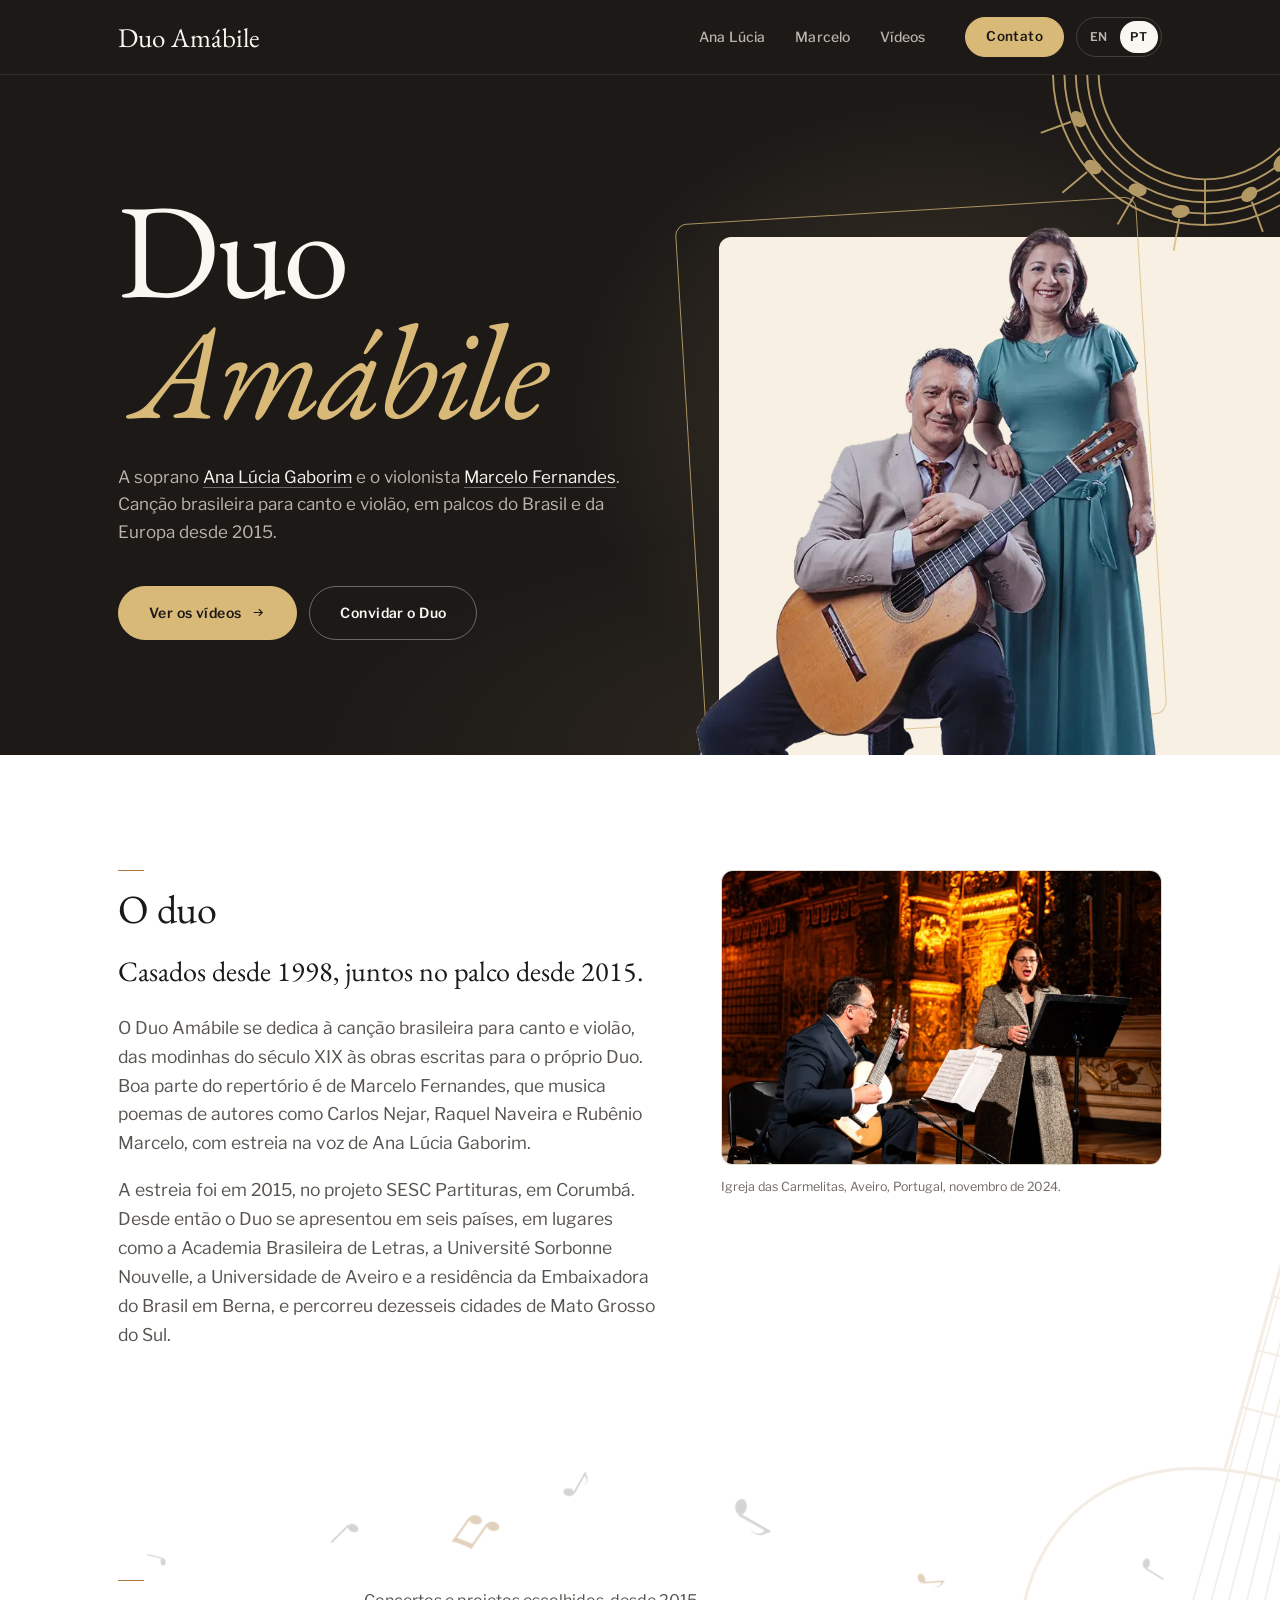
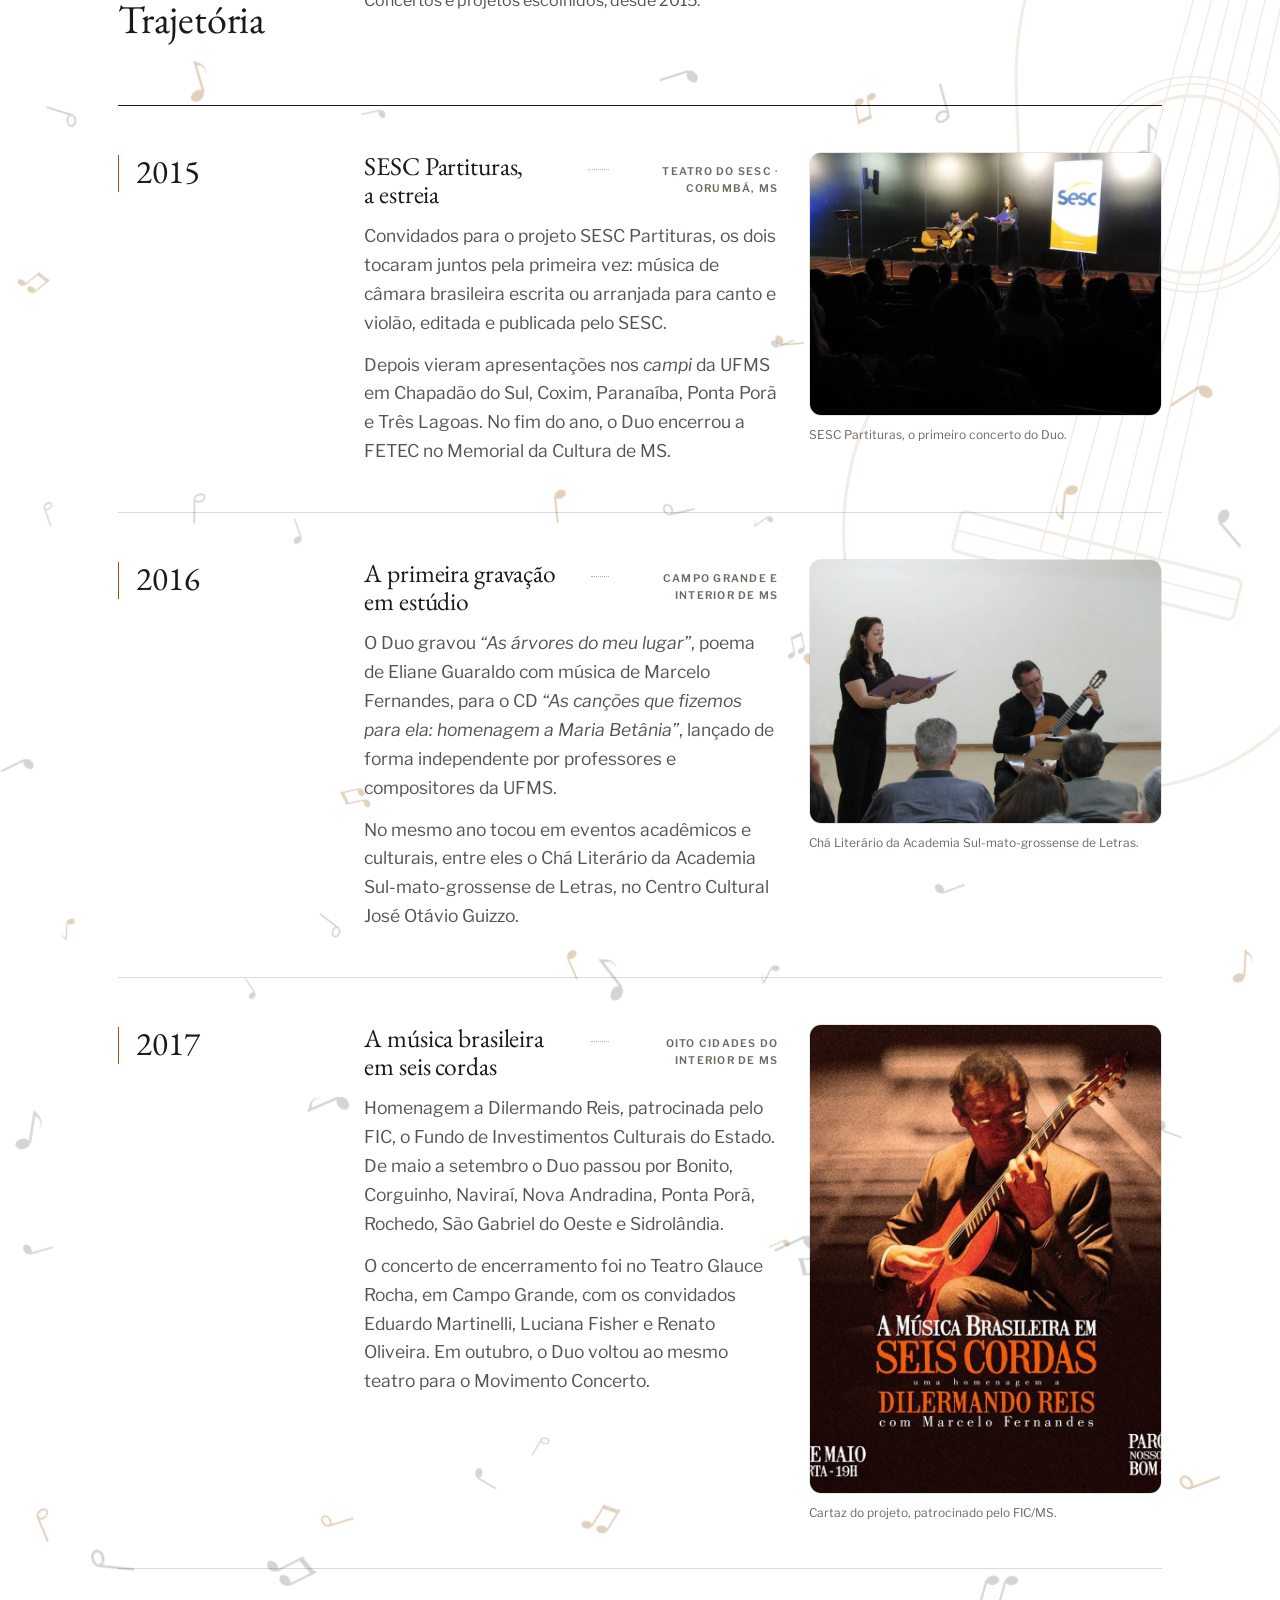
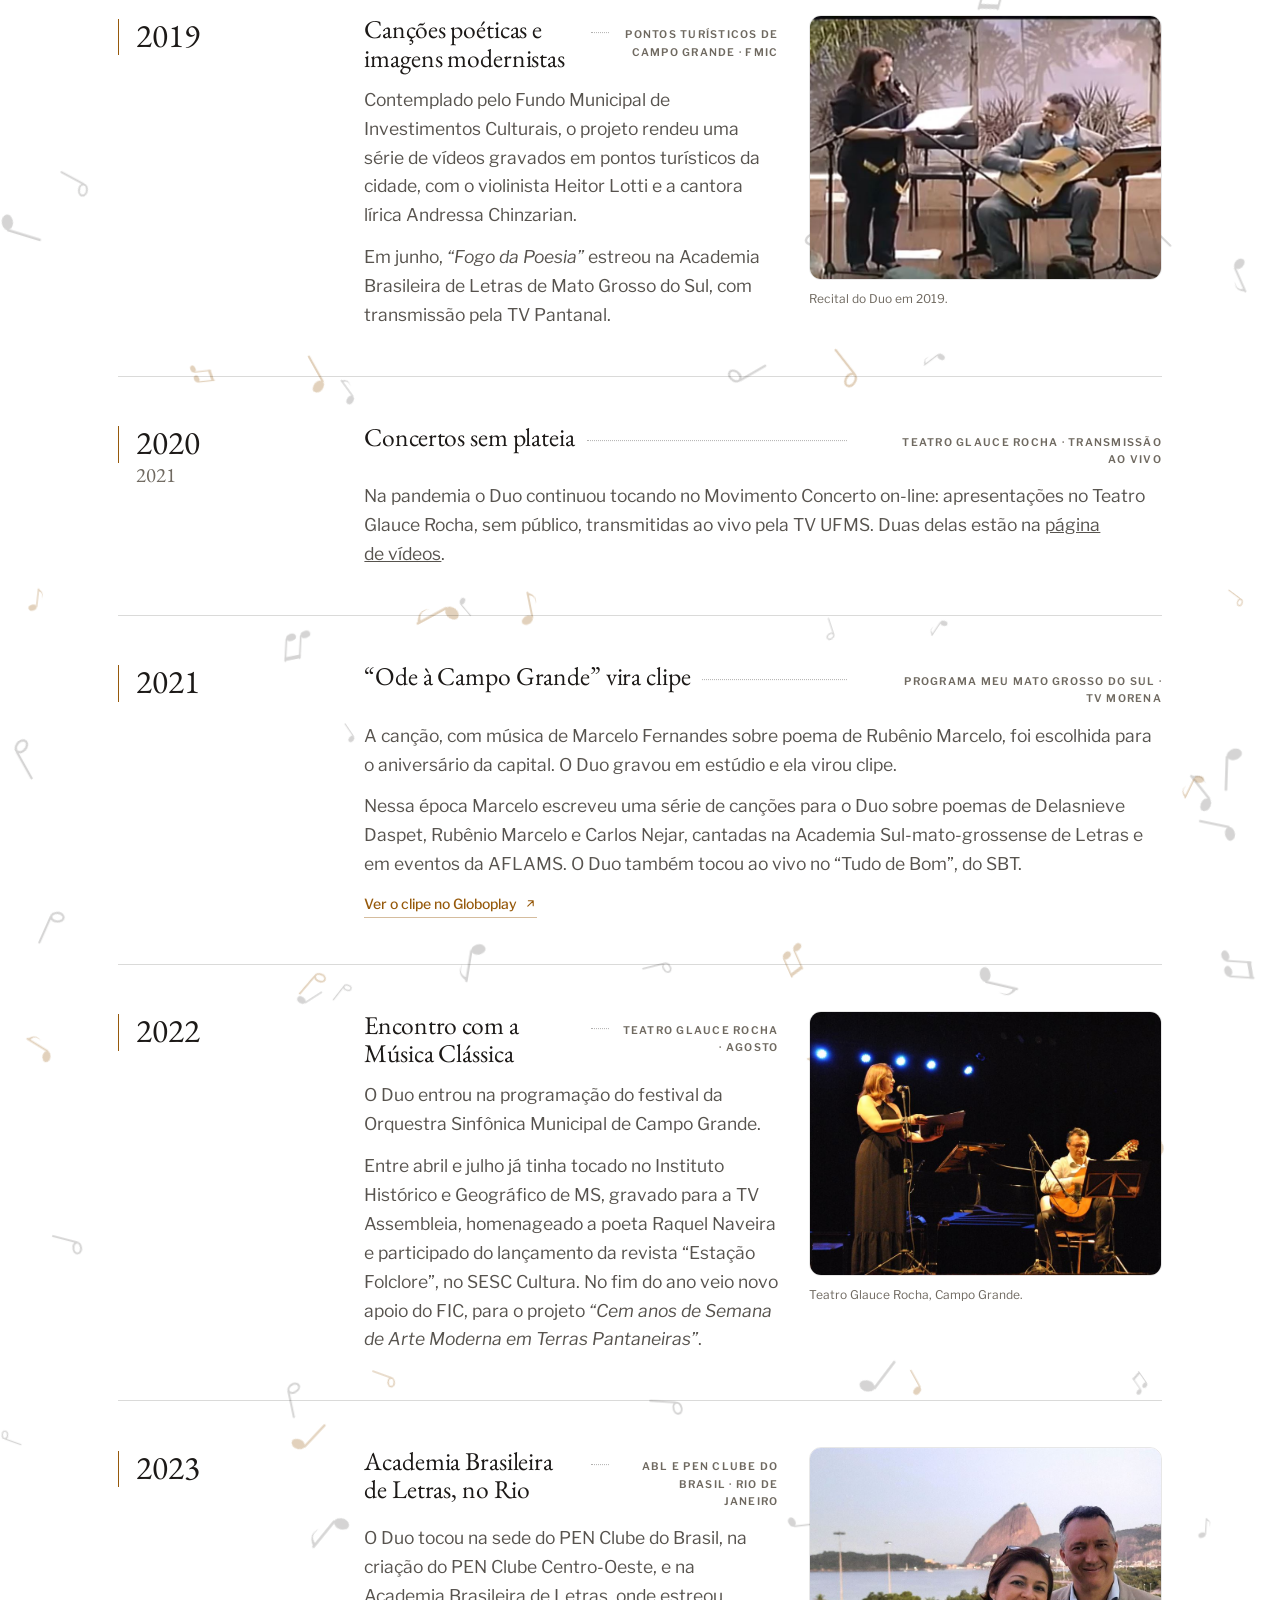
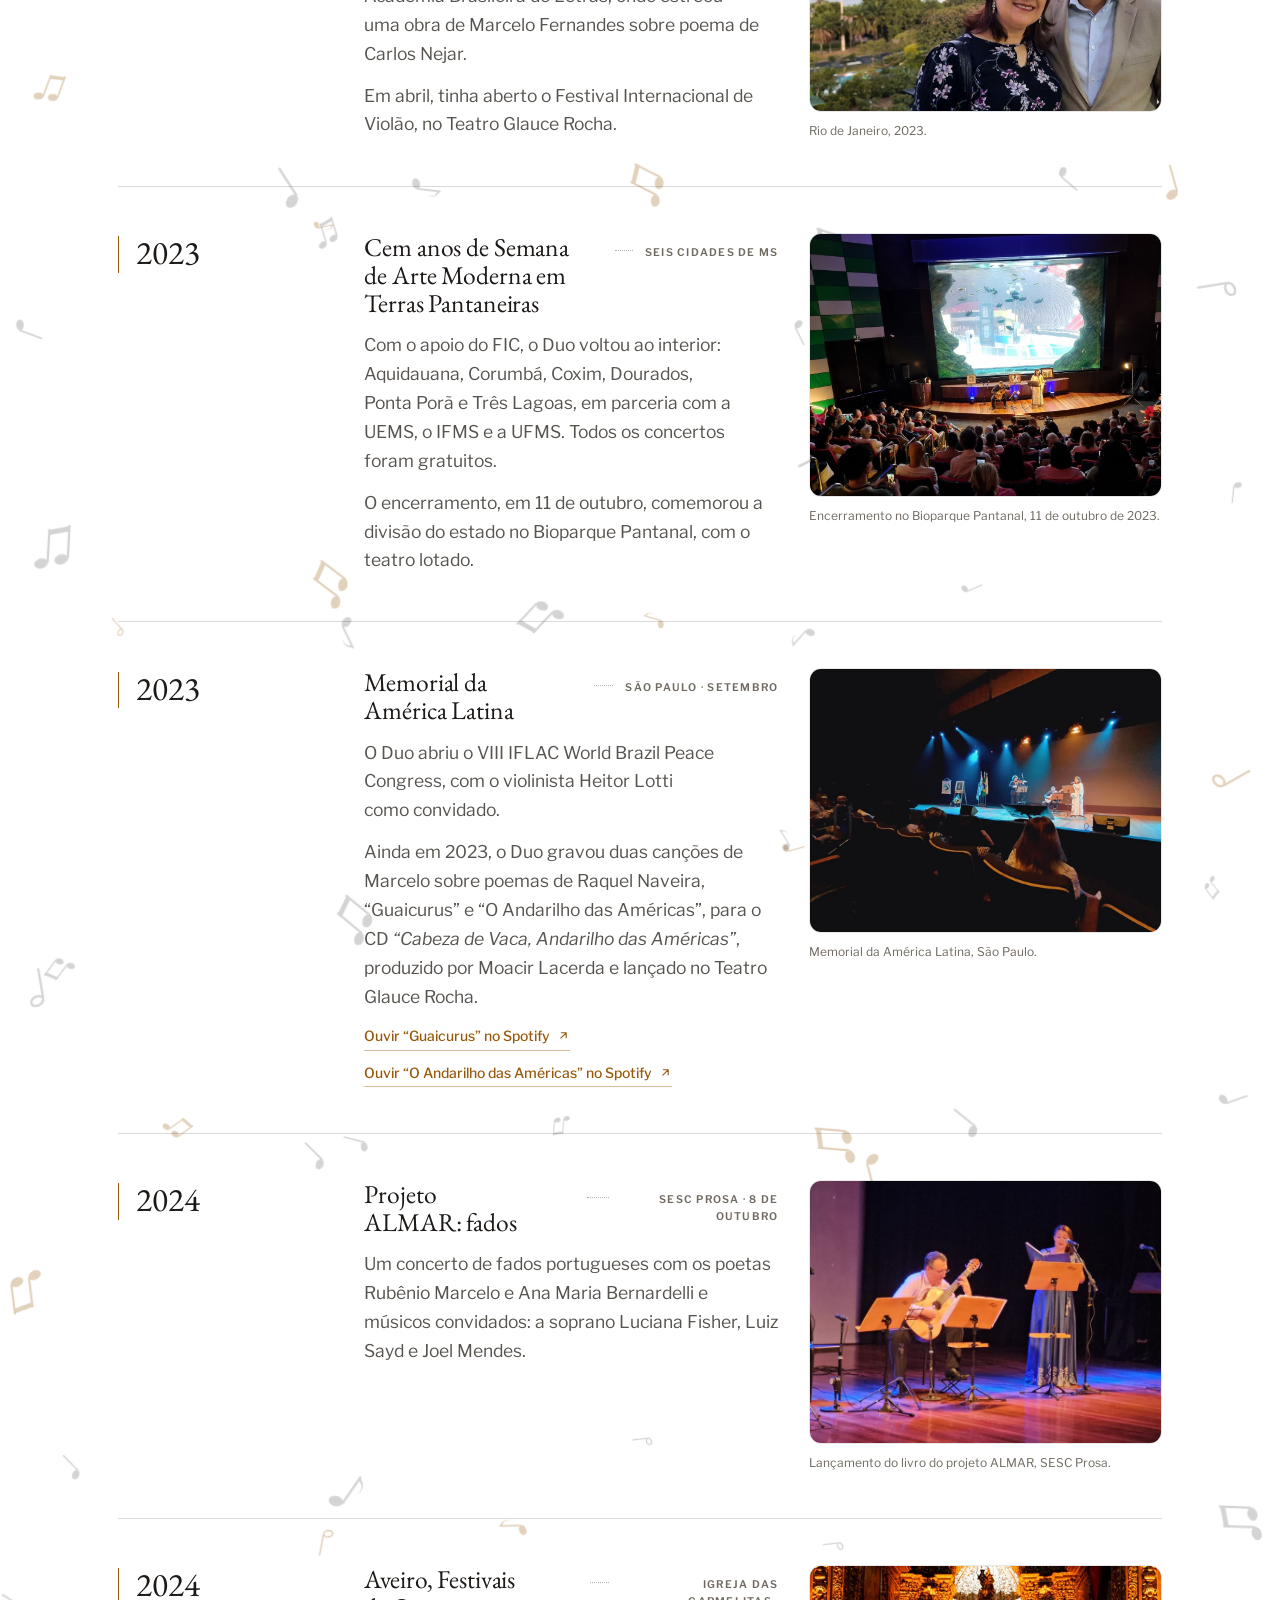
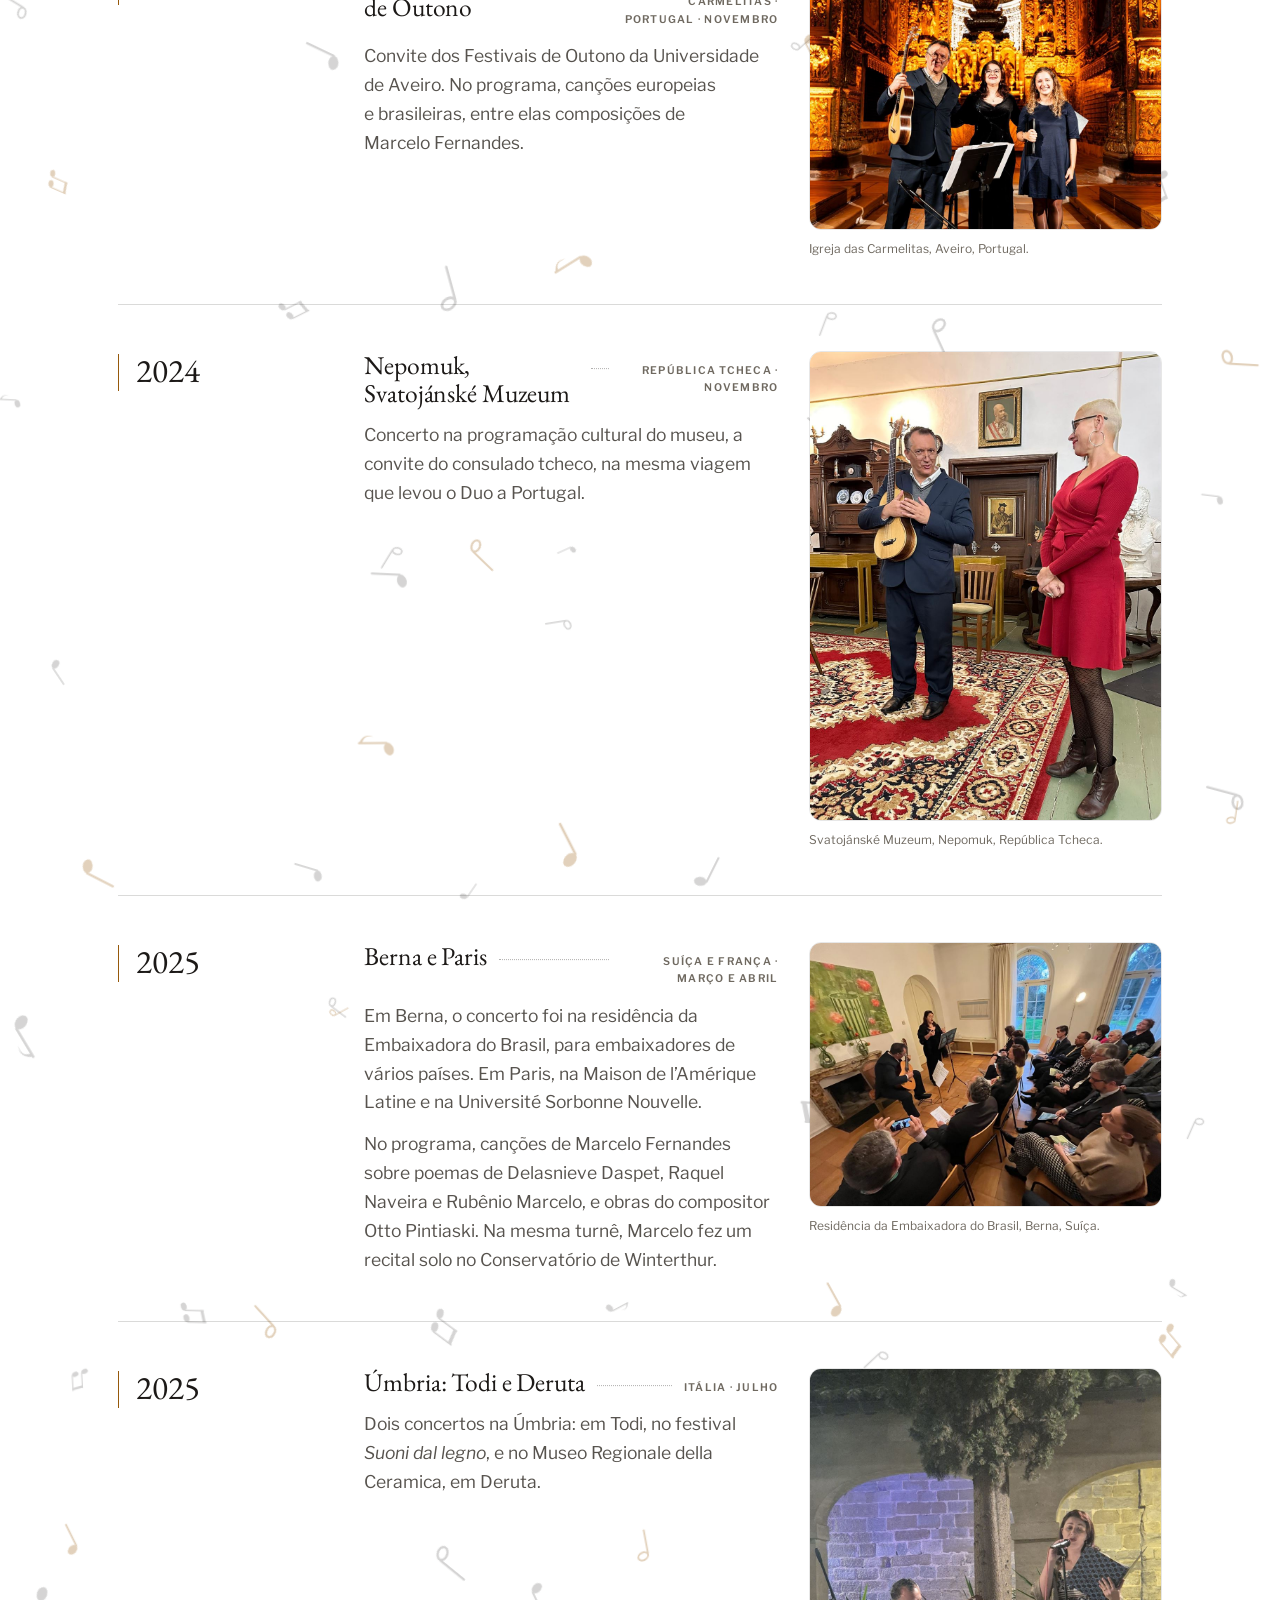
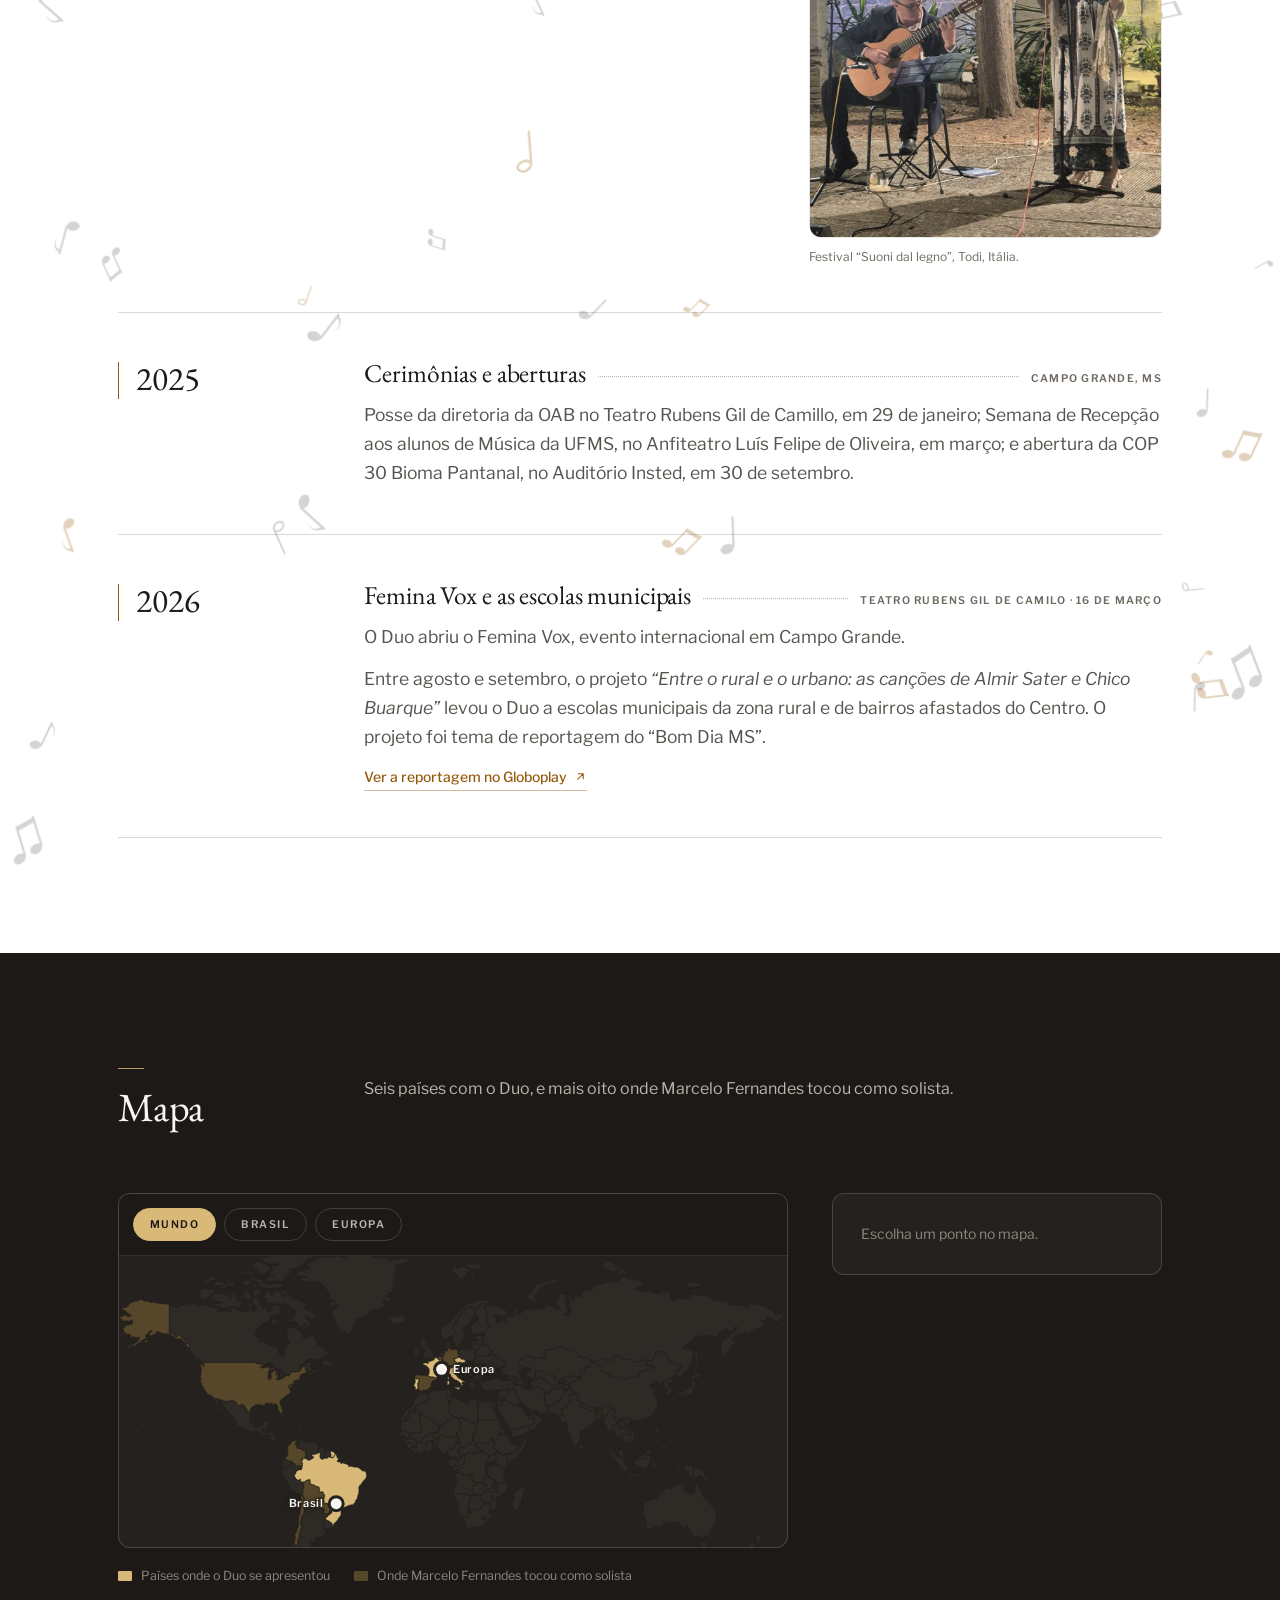
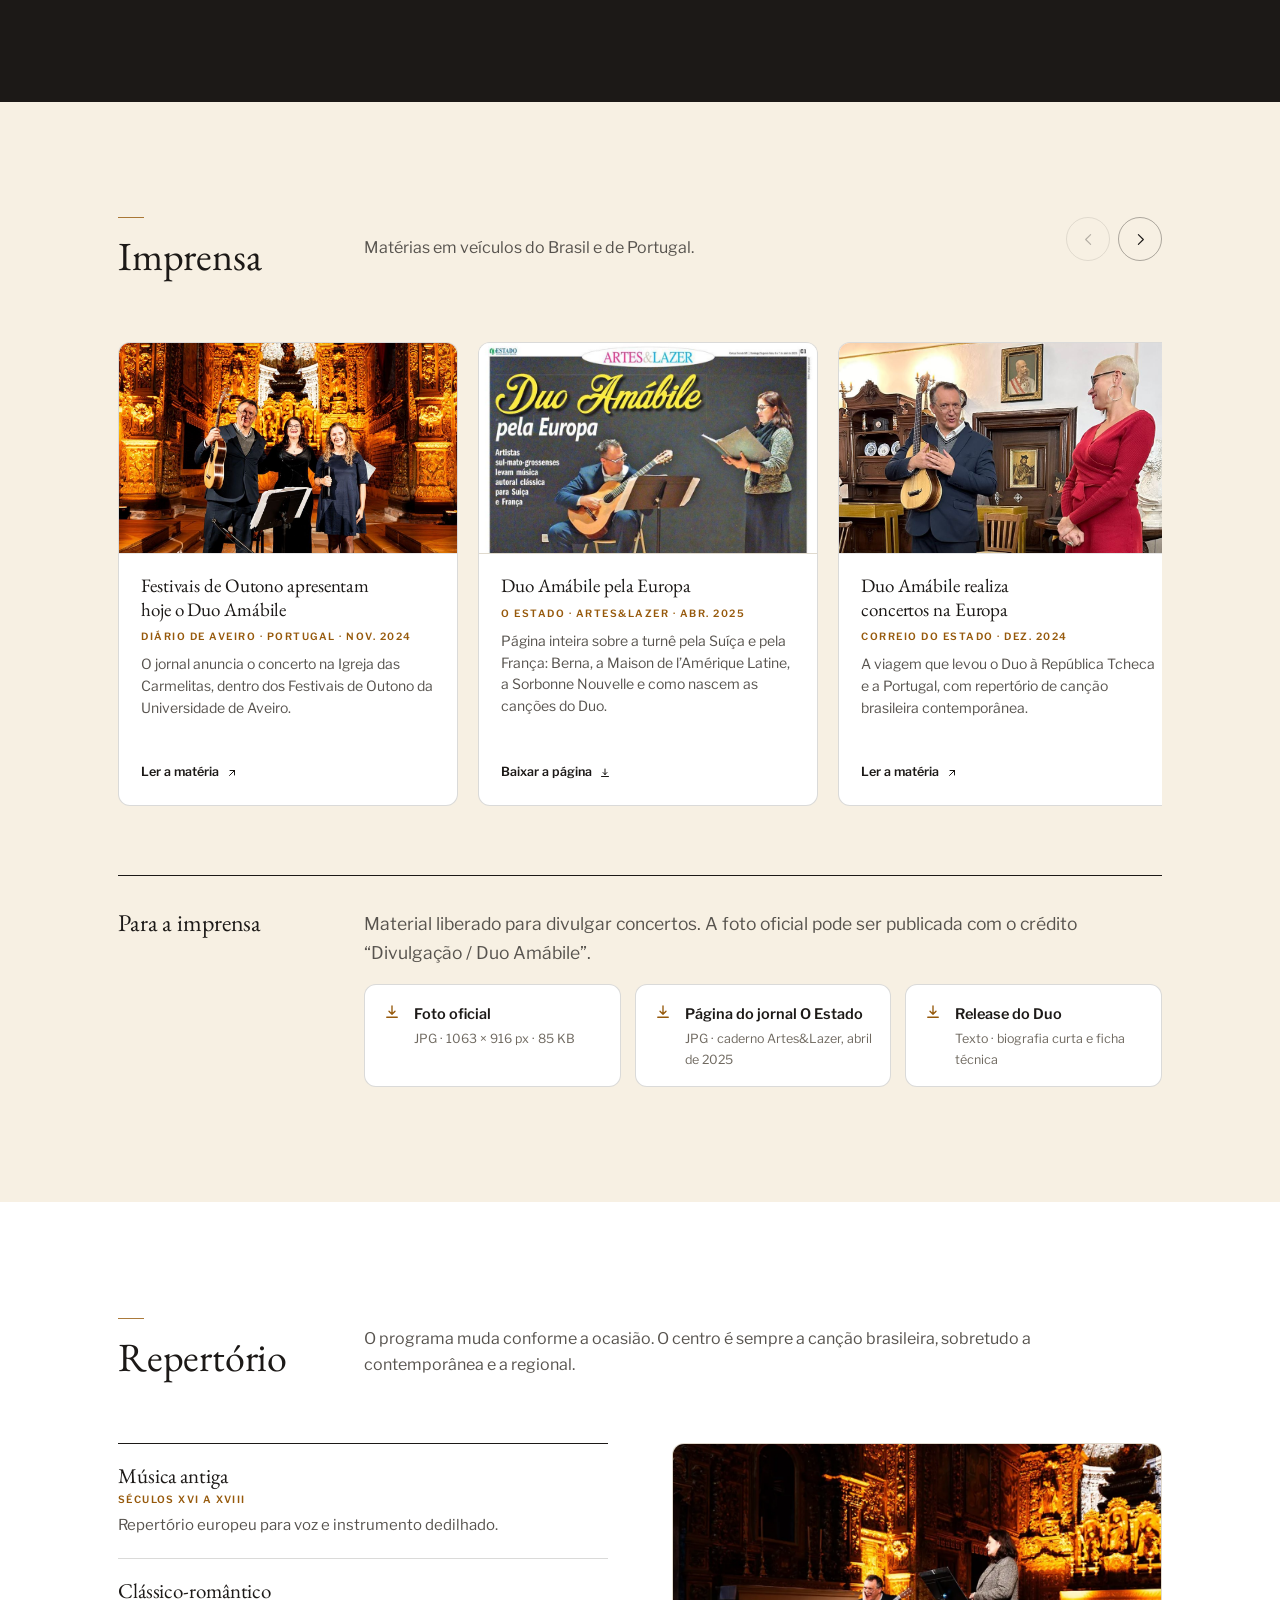
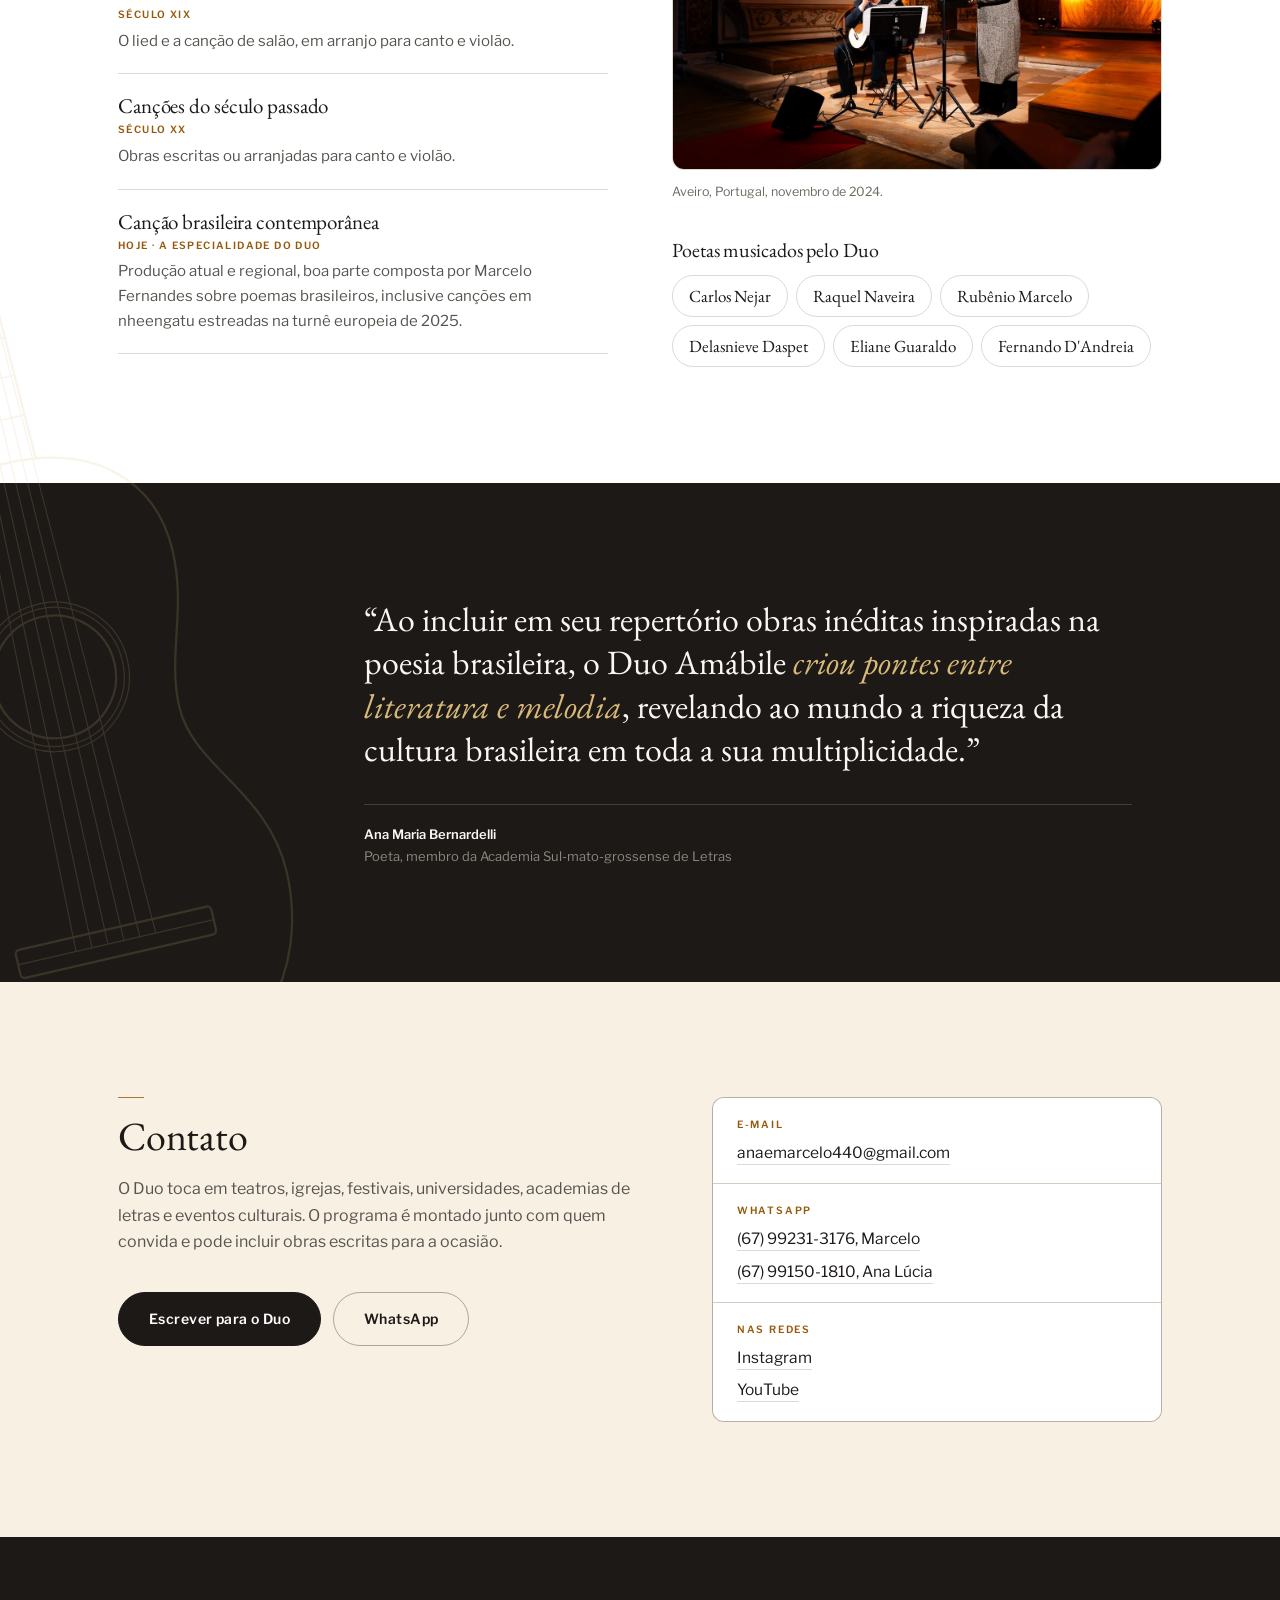
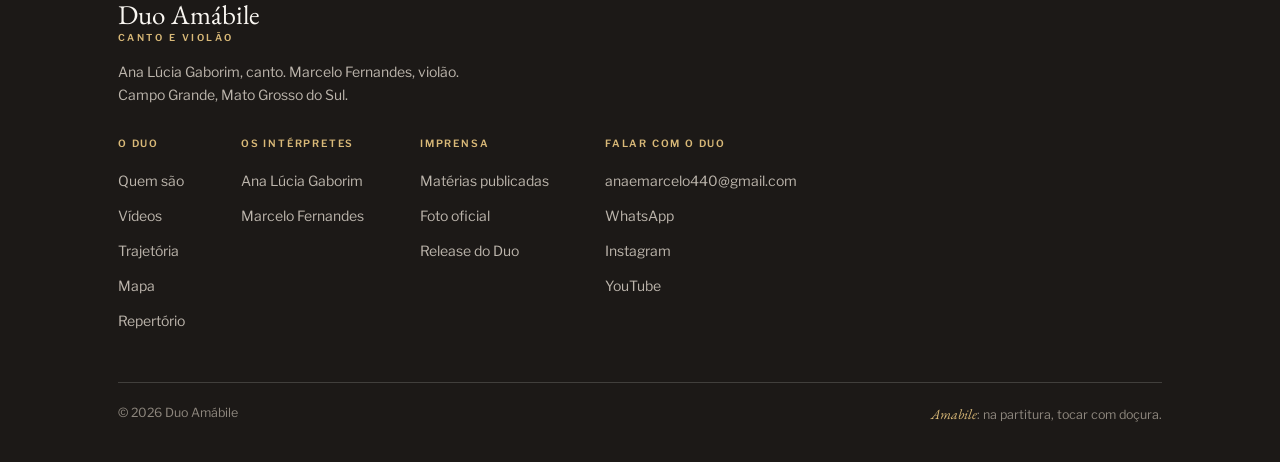
==== commit a5cb5234: "Trajetória: faixas do Cabeza de Vaca no Spotify e projeto nas escolas em 2026" ====
--- a/pt/index.html
+++ b/pt/index.html
@@ -398,10 +398,14 @@
               Heitor Lotti como convidado.
             </p>
             <p>
-              Ainda em 2023, Marcelo compôs duas canções sobre poemas de Raquel
-              Naveira para o CD <em>“Cabeza de Vaca, Andarilho das Américas”</em>,
-              lançado no Teatro Glauce Rocha por um coletivo de artistas
-              sul-mato-grossenses.
+              Ainda em 2023, o Duo gravou duas canções de Marcelo sobre poemas de
+              Raquel Naveira, “Guaicurus” e “O Andarilho das Américas”, para o CD
+              <em>“Cabeza de Vaca, Andarilho das Américas”</em>, produzido por Moacir
+              Lacerda e lançado no Teatro Glauce Rocha.
+            </p>
+            <p class="marco__links">
+              <a class="link" href="https://open.spotify.com/track/1JE72SOaCuroxG6hcM31cb" target="_blank" rel="noopener">Ouvir “Guaicurus” no Spotify <svg viewBox="0 0 24 24" aria-hidden="true"><path d="M7 17 17 7m0 0H8m9 0v9" fill="none" stroke="currentColor" stroke-width="2" stroke-linecap="round" stroke-linejoin="round"/></svg></a>
+              <a class="link" href="https://open.spotify.com/track/7kzAIVdac7UPBhdPkfzWRC" target="_blank" rel="noopener">Ouvir “O Andarilho das Américas” no Spotify <svg viewBox="0 0 24 24" aria-hidden="true"><path d="M7 17 17 7m0 0H8m9 0v9" fill="none" stroke="currentColor" stroke-width="2" stroke-linecap="round" stroke-linejoin="round"/></svg></a>
             </p>
           </div>
           <figure class="marco__foto">
@@ -557,9 +561,13 @@
               O Duo abriu o Femina Vox, evento internacional em Campo Grande.
             </p>
             <p>
-              No mesmo ano começou o projeto <em>“Entre o rural e o urbano: as
-              canções de Almir Sater e Chico Buarque”</em>, com concertos em escolas
-              públicas municipais.
+              Entre agosto e setembro, o projeto <em>“Entre o rural e o urbano: as
+              canções de Almir Sater e Chico Buarque”</em> levou o Duo a escolas
+              municipais da zona rural e de bairros afastados do Centro. O projeto
+              foi tema de reportagem do “Bom Dia MS”.
+            </p>
+            <p class="marco__links">
+              <a class="link" href="https://globoplay.globo.com/v/14868239/" target="_blank" rel="noopener">Ver a reportagem no Globoplay <svg viewBox="0 0 24 24" aria-hidden="true"><path d="M7 17 17 7m0 0H8m9 0v9" fill="none" stroke="currentColor" stroke-width="2" stroke-linecap="round" stroke-linejoin="round"/></svg></a>
             </p>
           </div>
         </div>
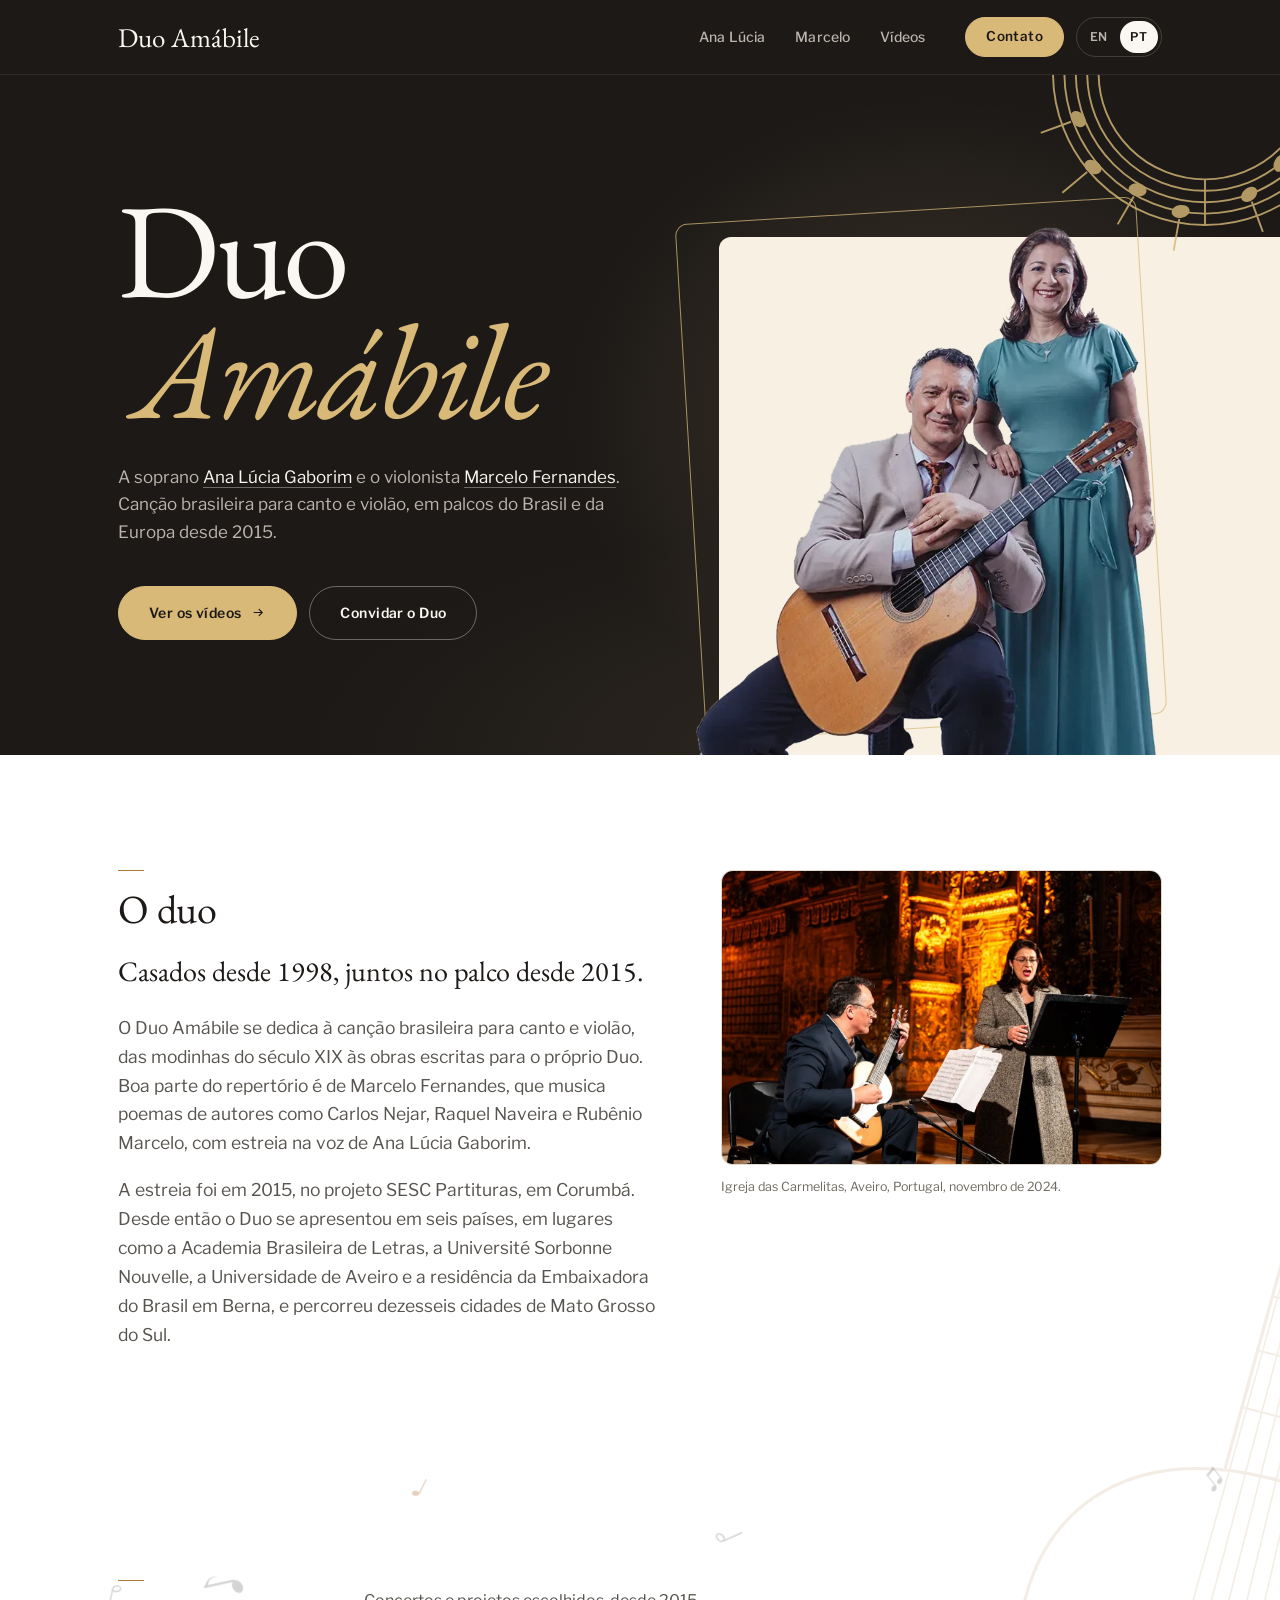
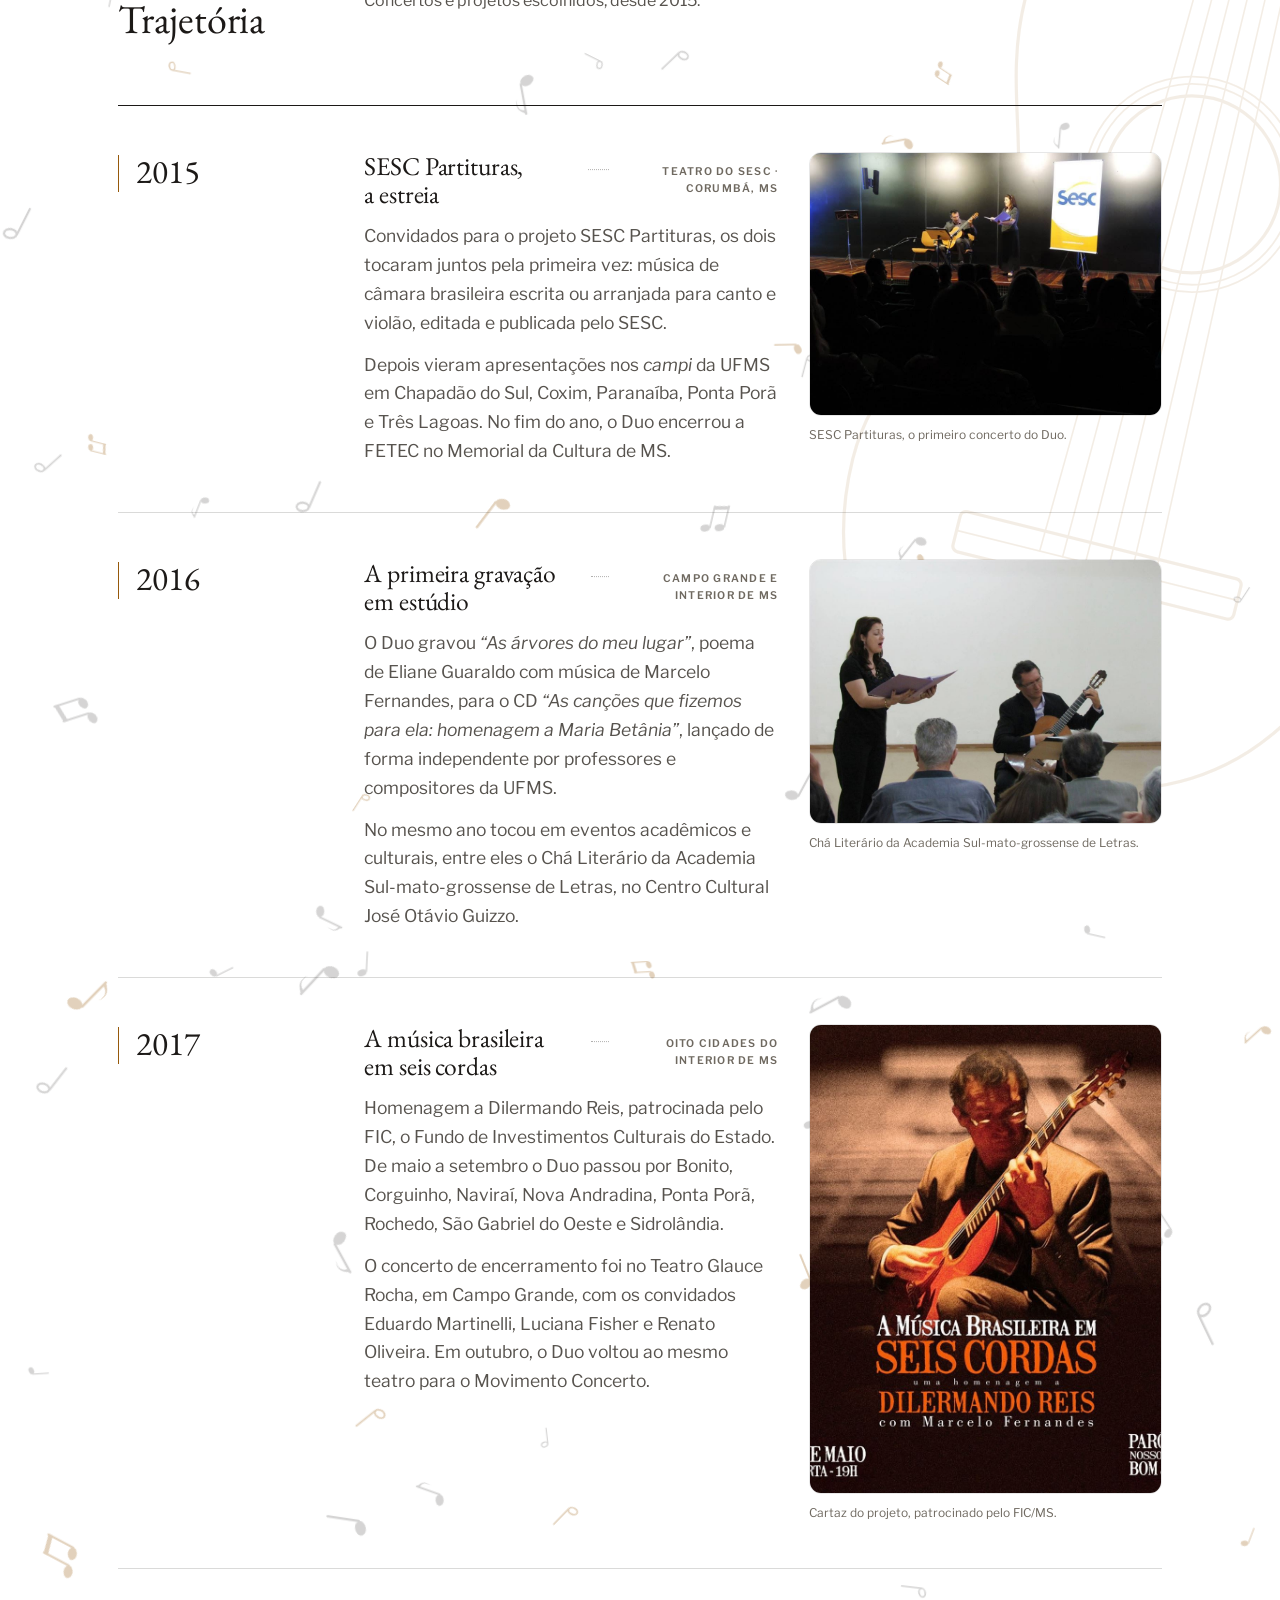
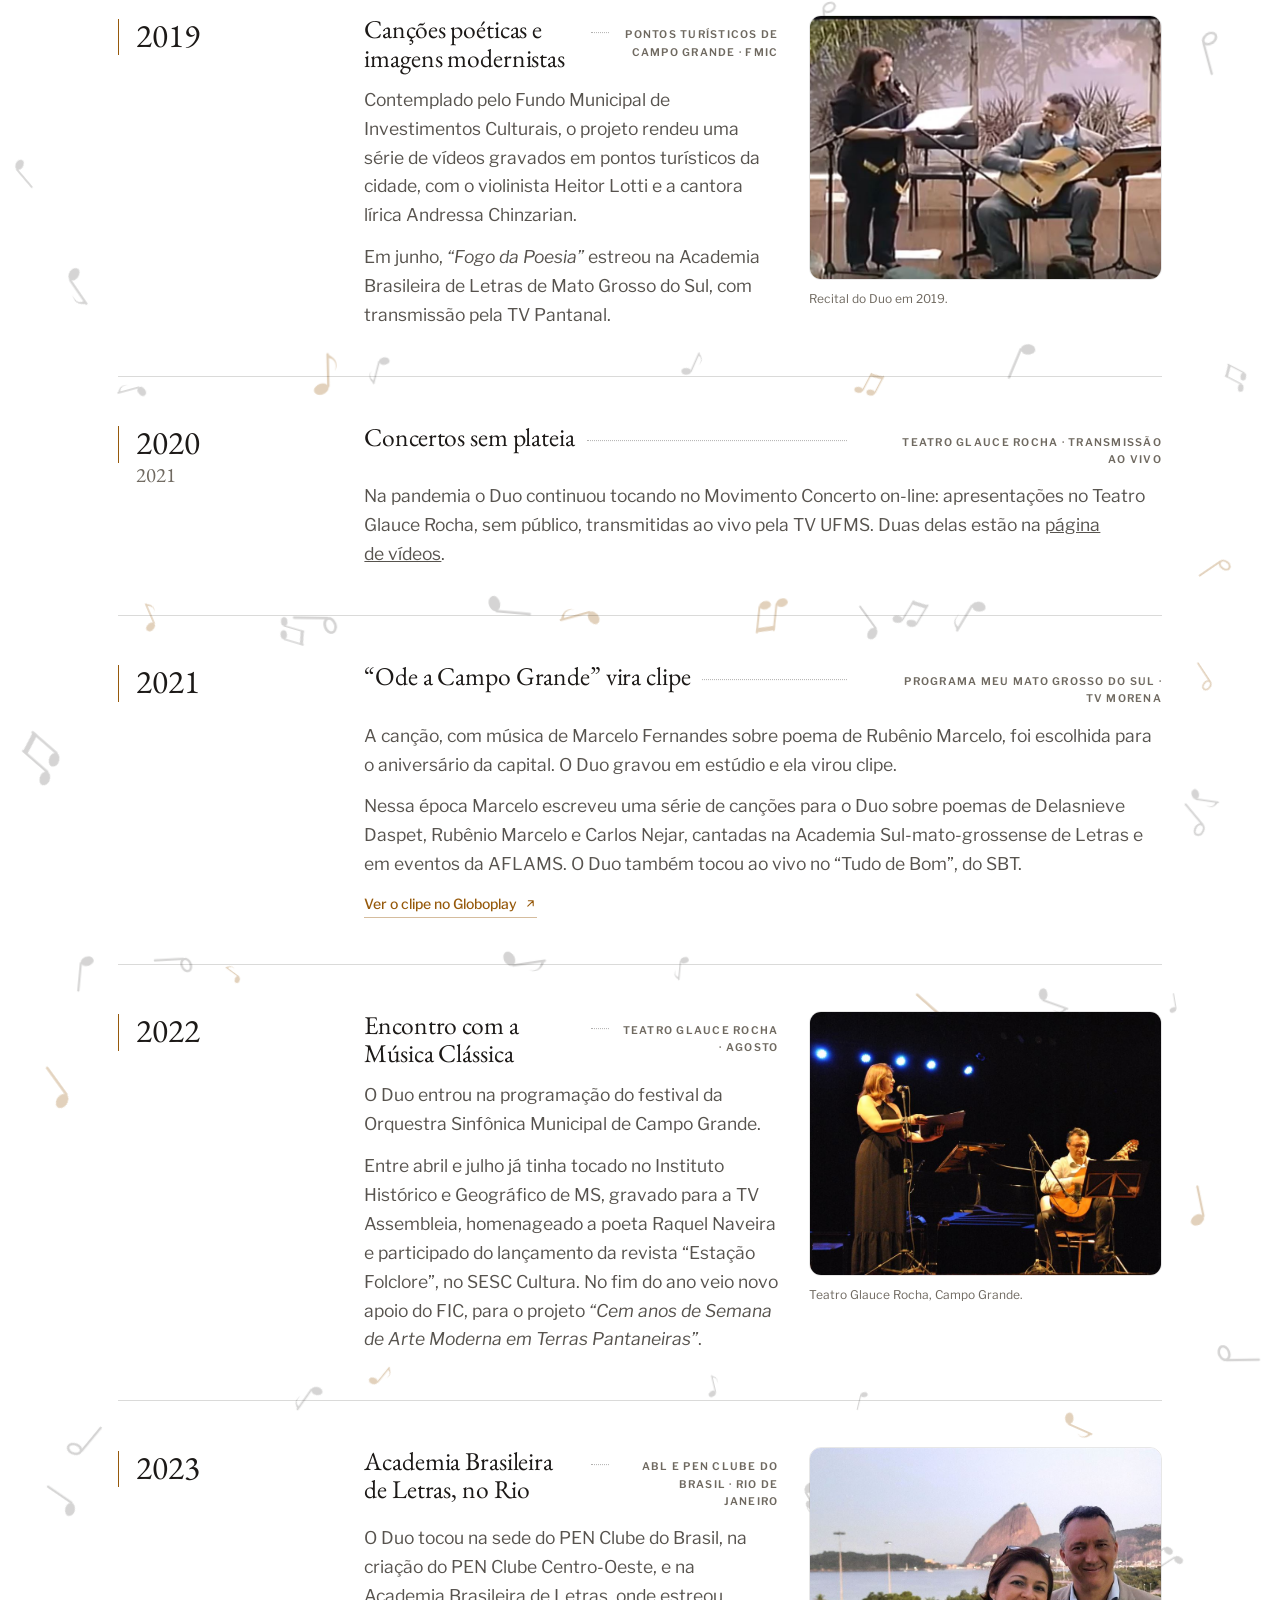
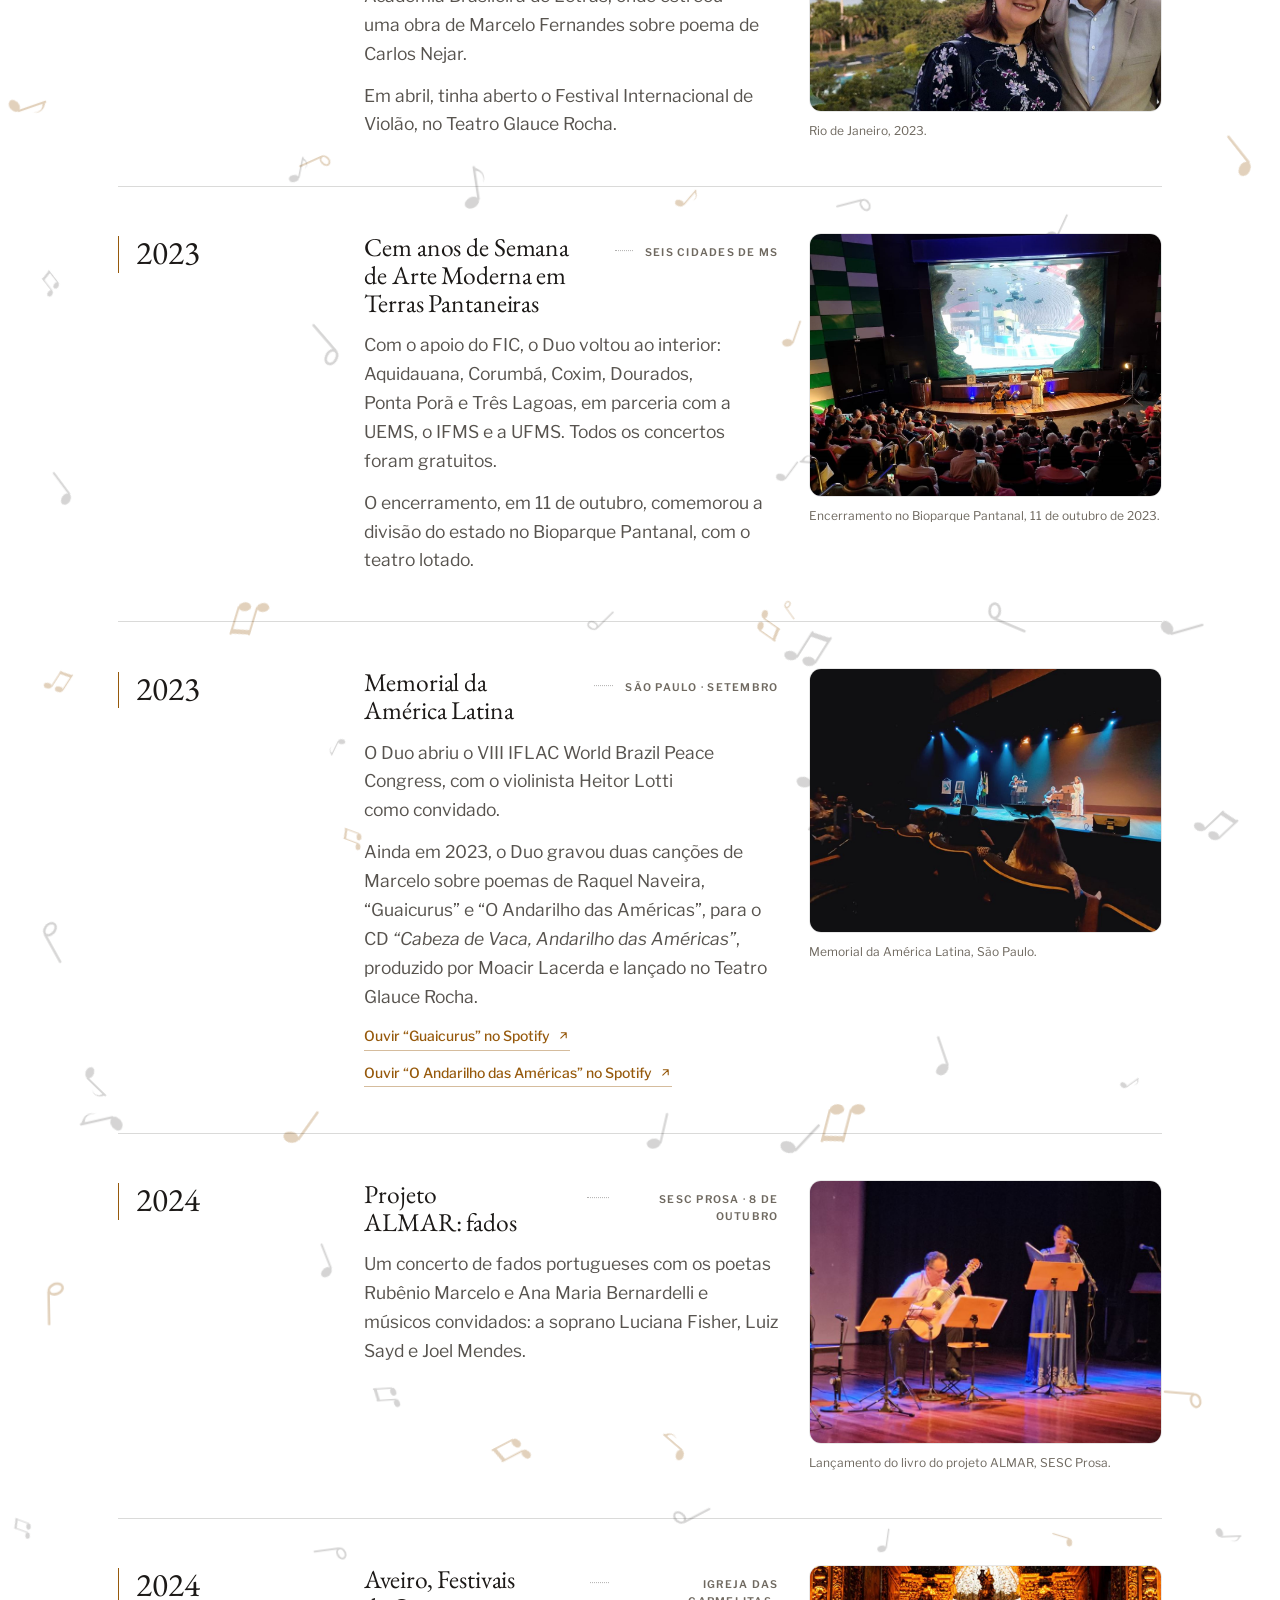
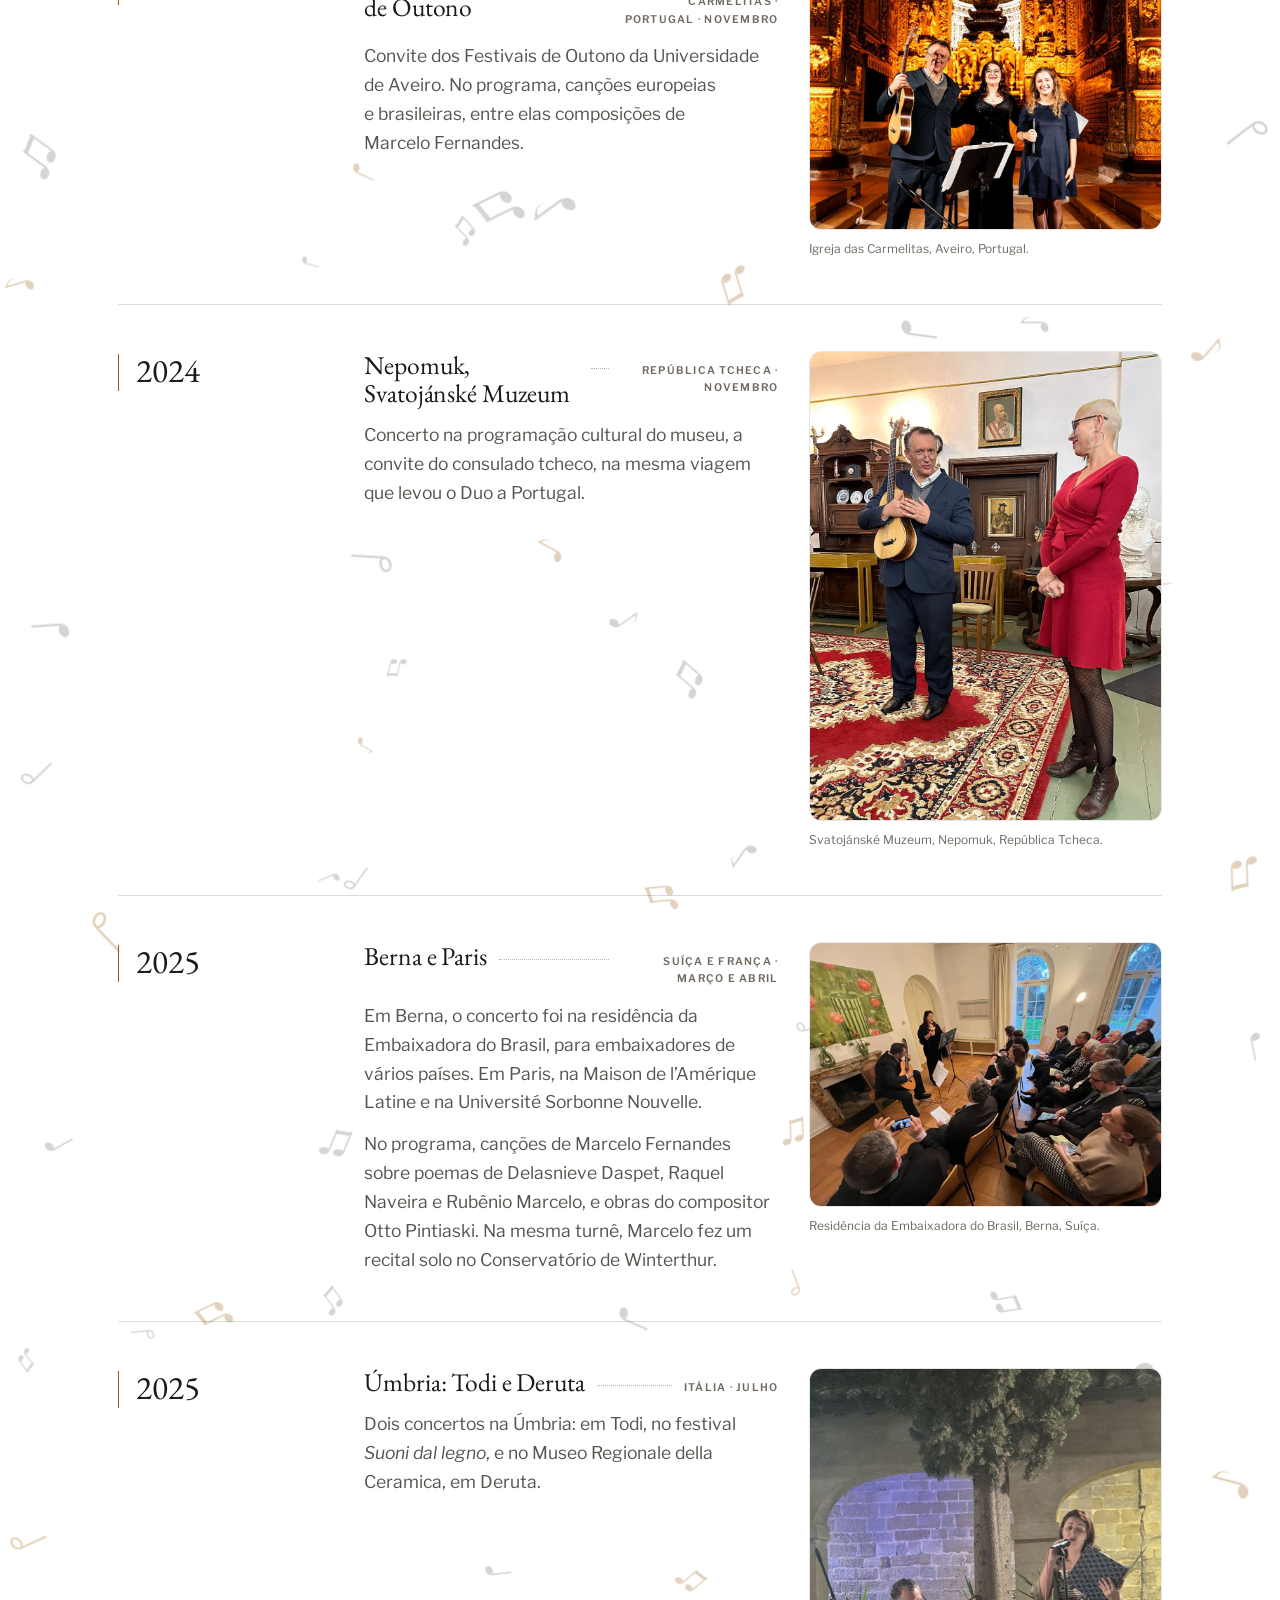
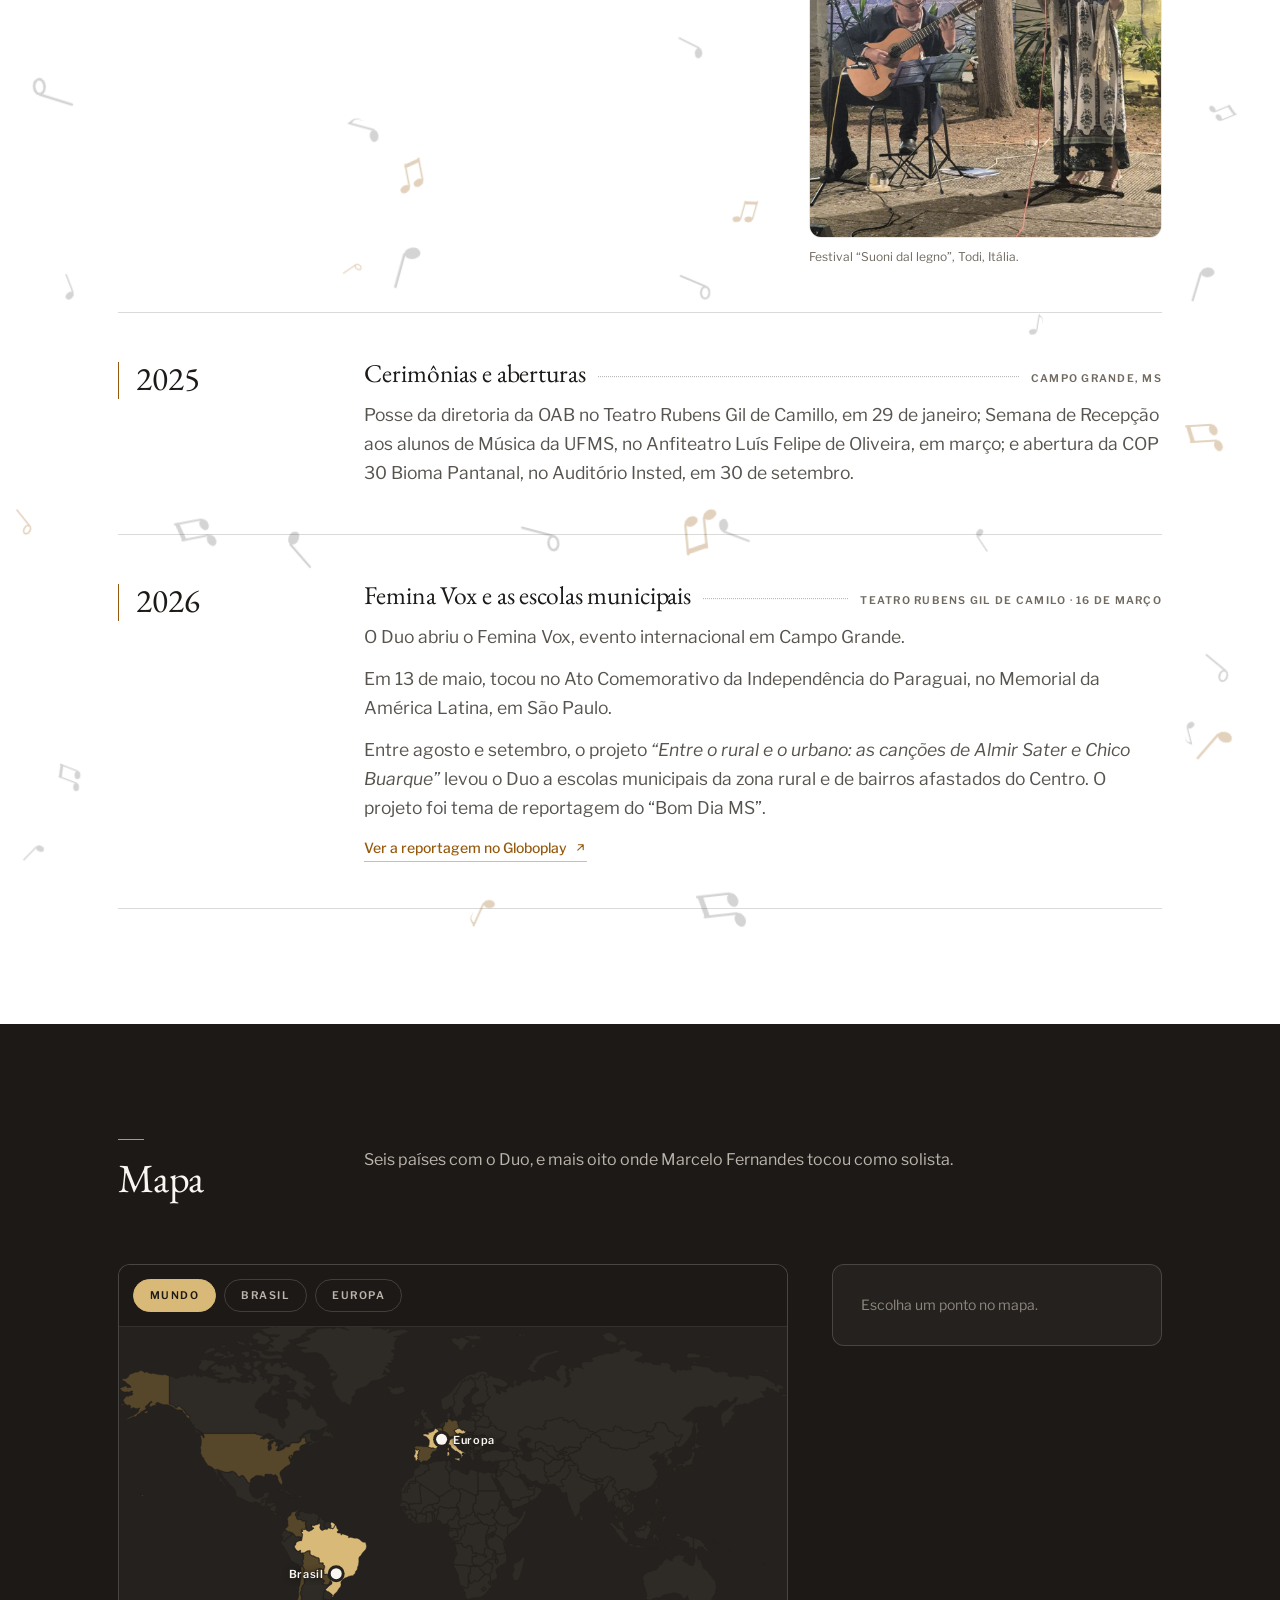
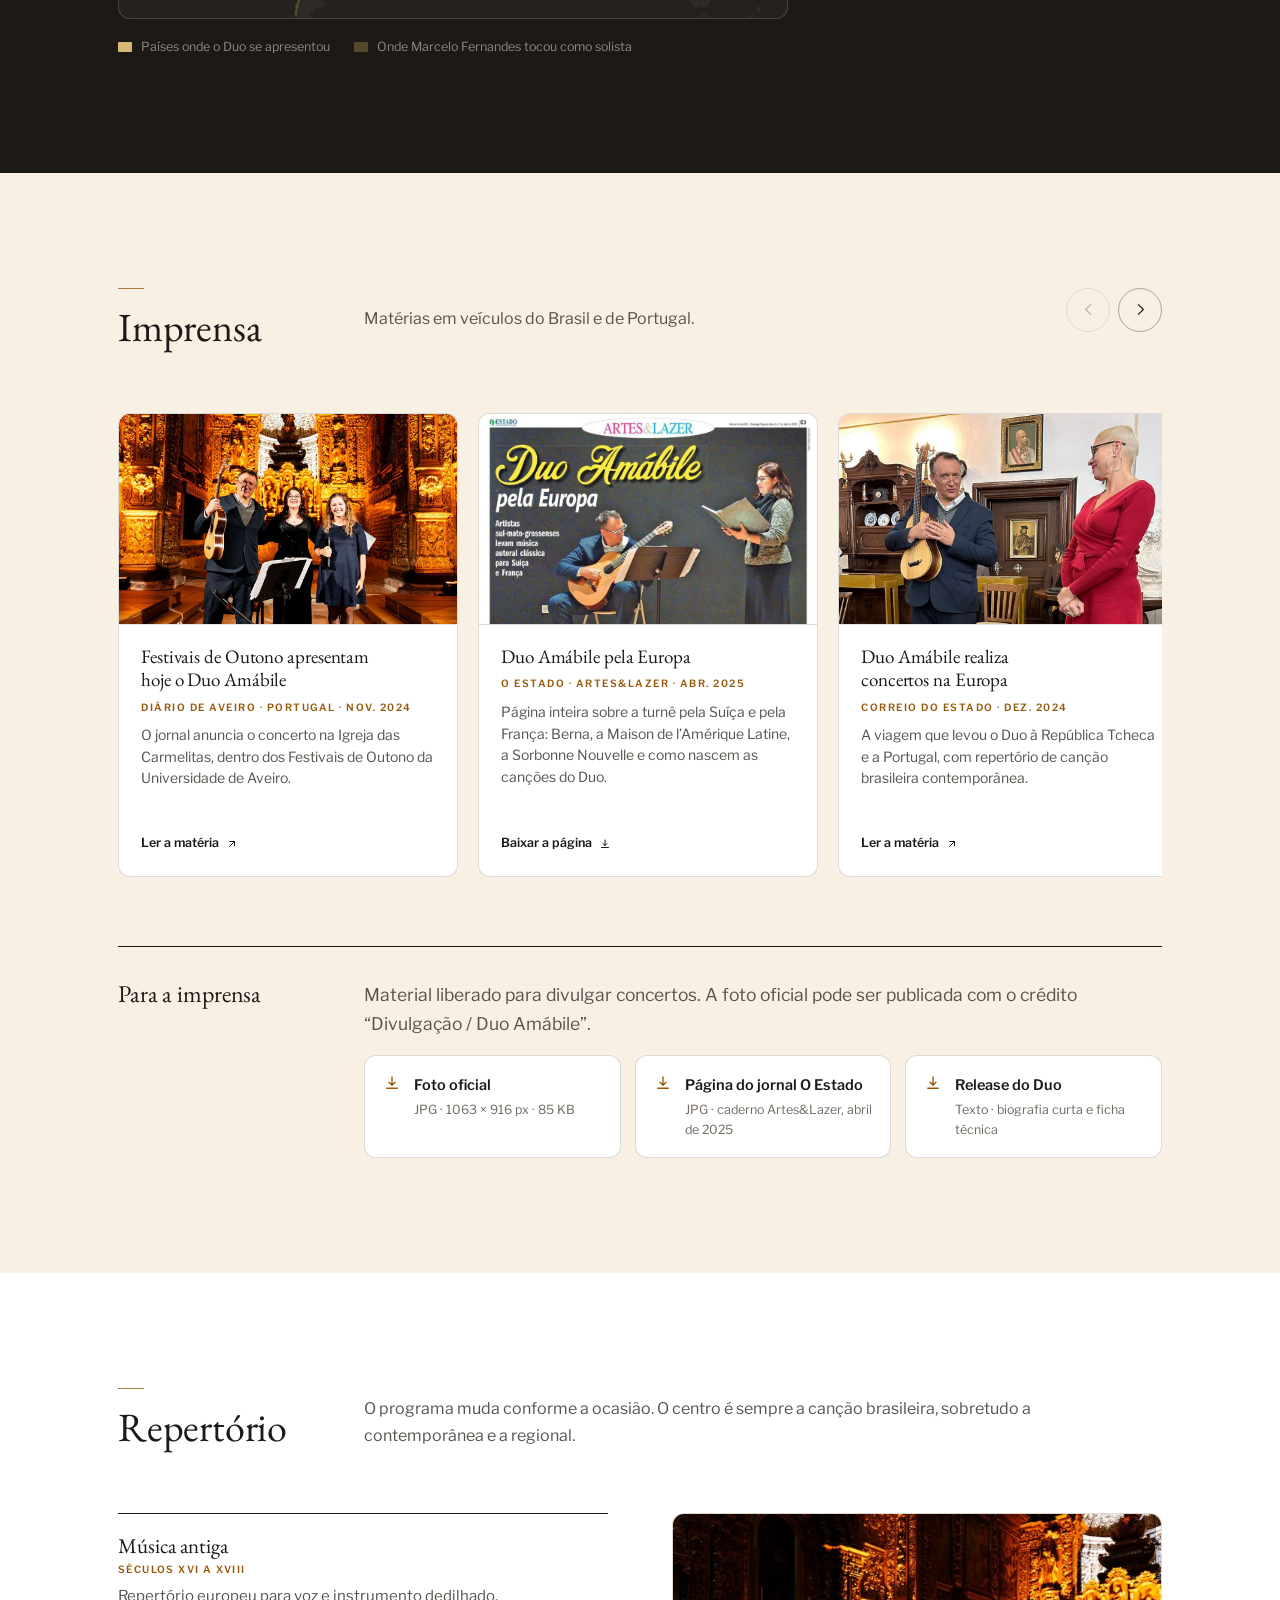
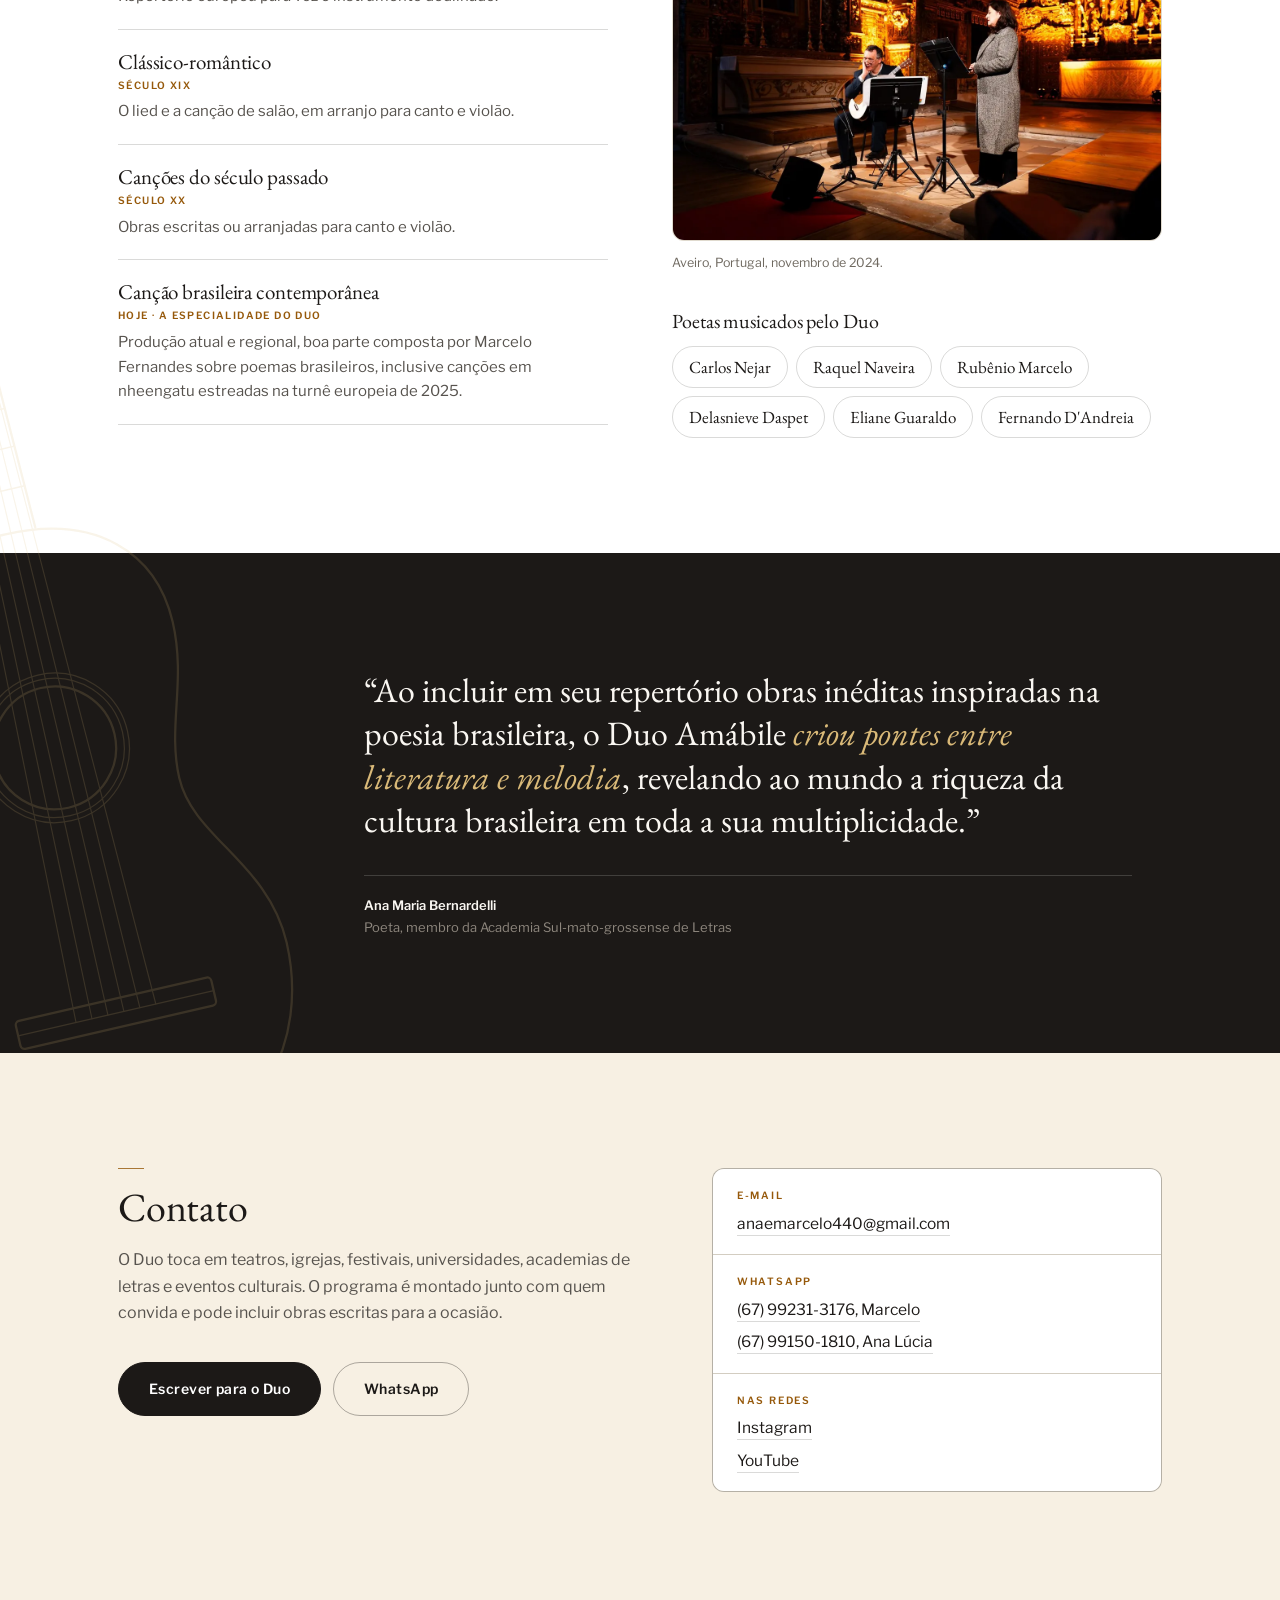
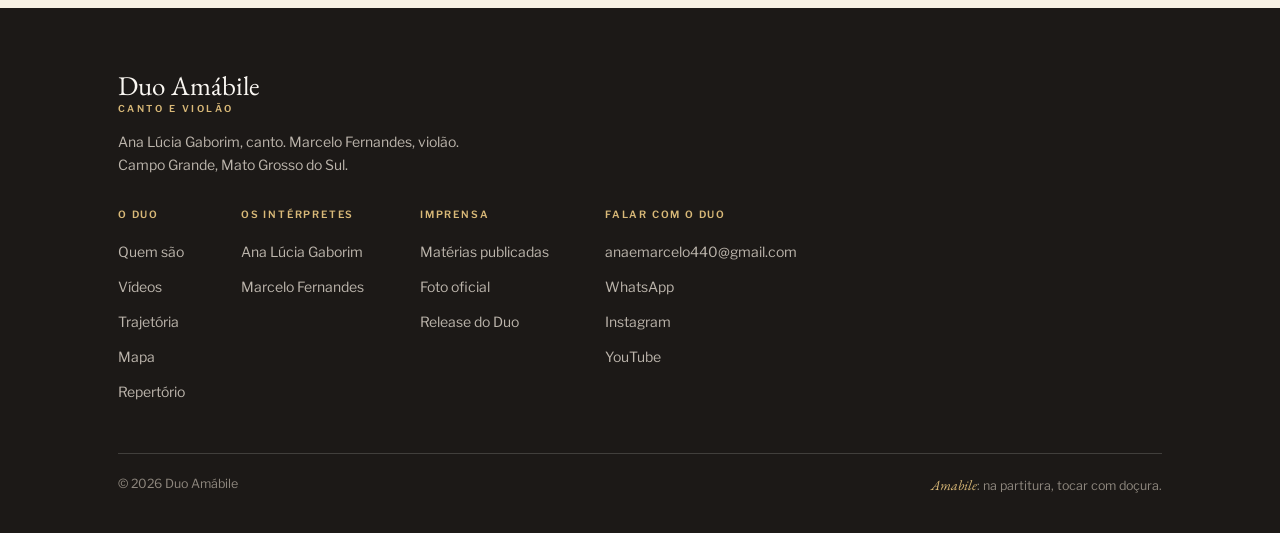
==== commit 36716f68: "Paraguai em 2026 e 'Ode a Campo Grande' sem crase em todo o site" ====
--- a/pt/index.html
+++ b/pt/index.html
@@ -282,7 +282,7 @@
         <div class="marco__corpo">
           <div>
             <div class="marco__cabeca">
-              <h3>“Ode à Campo Grande” vira clipe</h3>
+              <h3>“Ode a Campo Grande” vira clipe</h3>
               <i class="marco__fio"></i>
               <p class="marco__onde">Programa Meu Mato Grosso do Sul · TV Morena</p>
             </div>
@@ -559,6 +559,10 @@
             </div>
             <p>
               O Duo abriu o Femina Vox, evento internacional em Campo Grande.
+            </p>
+            <p>
+              Em 13 de maio, tocou no Ato Comemorativo da Independência do Paraguai,
+              no Memorial da América Latina, em São Paulo.
             </p>
             <p>
               Entre agosto e setembro, o projeto <em>“Entre o rural e o urbano: as
@@ -938,6 +942,6 @@
 
 <script src="../js/main.js?v=18" defer></script>
 <script src="../js/mapa-dados.js?v=18" defer></script>
-<script src="../js/mapa.js?v=18" defer></script>
+<script src="../js/mapa.js?v=19" defer></script>
 </body>
 </html>
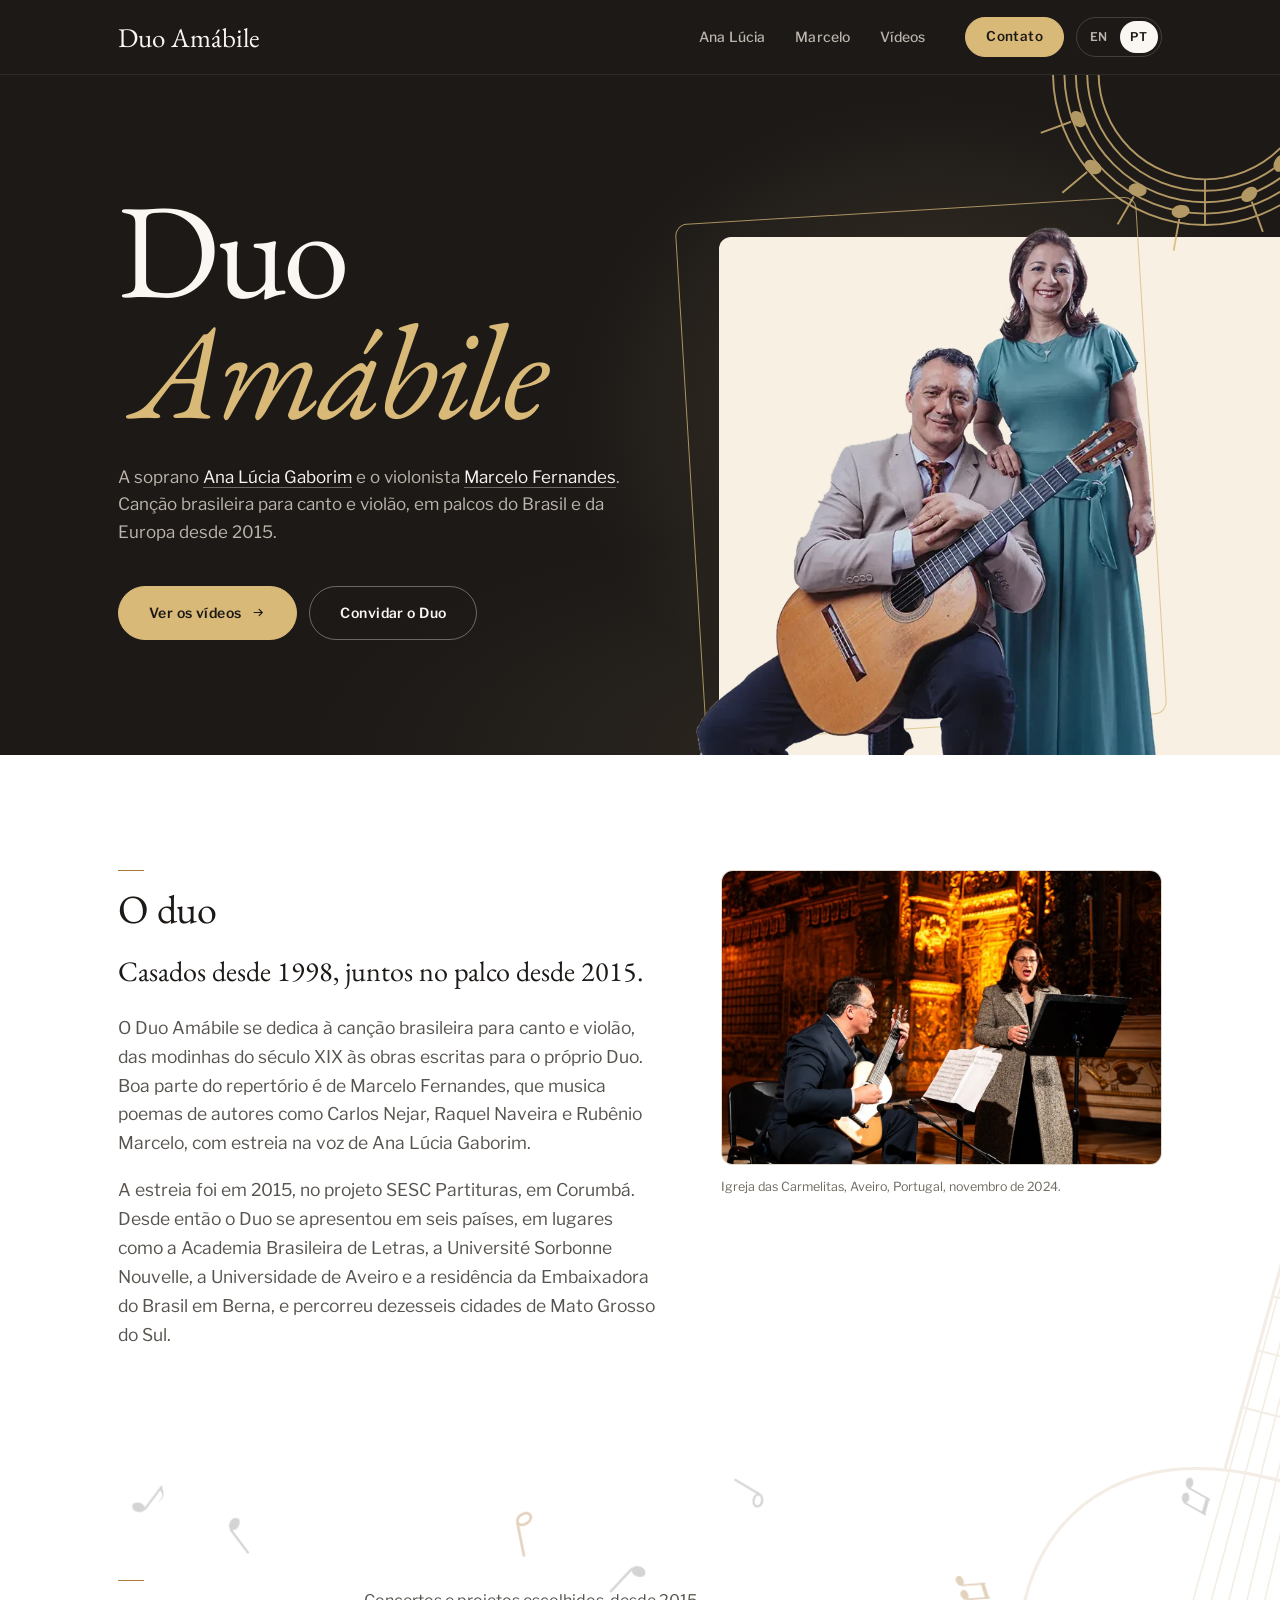
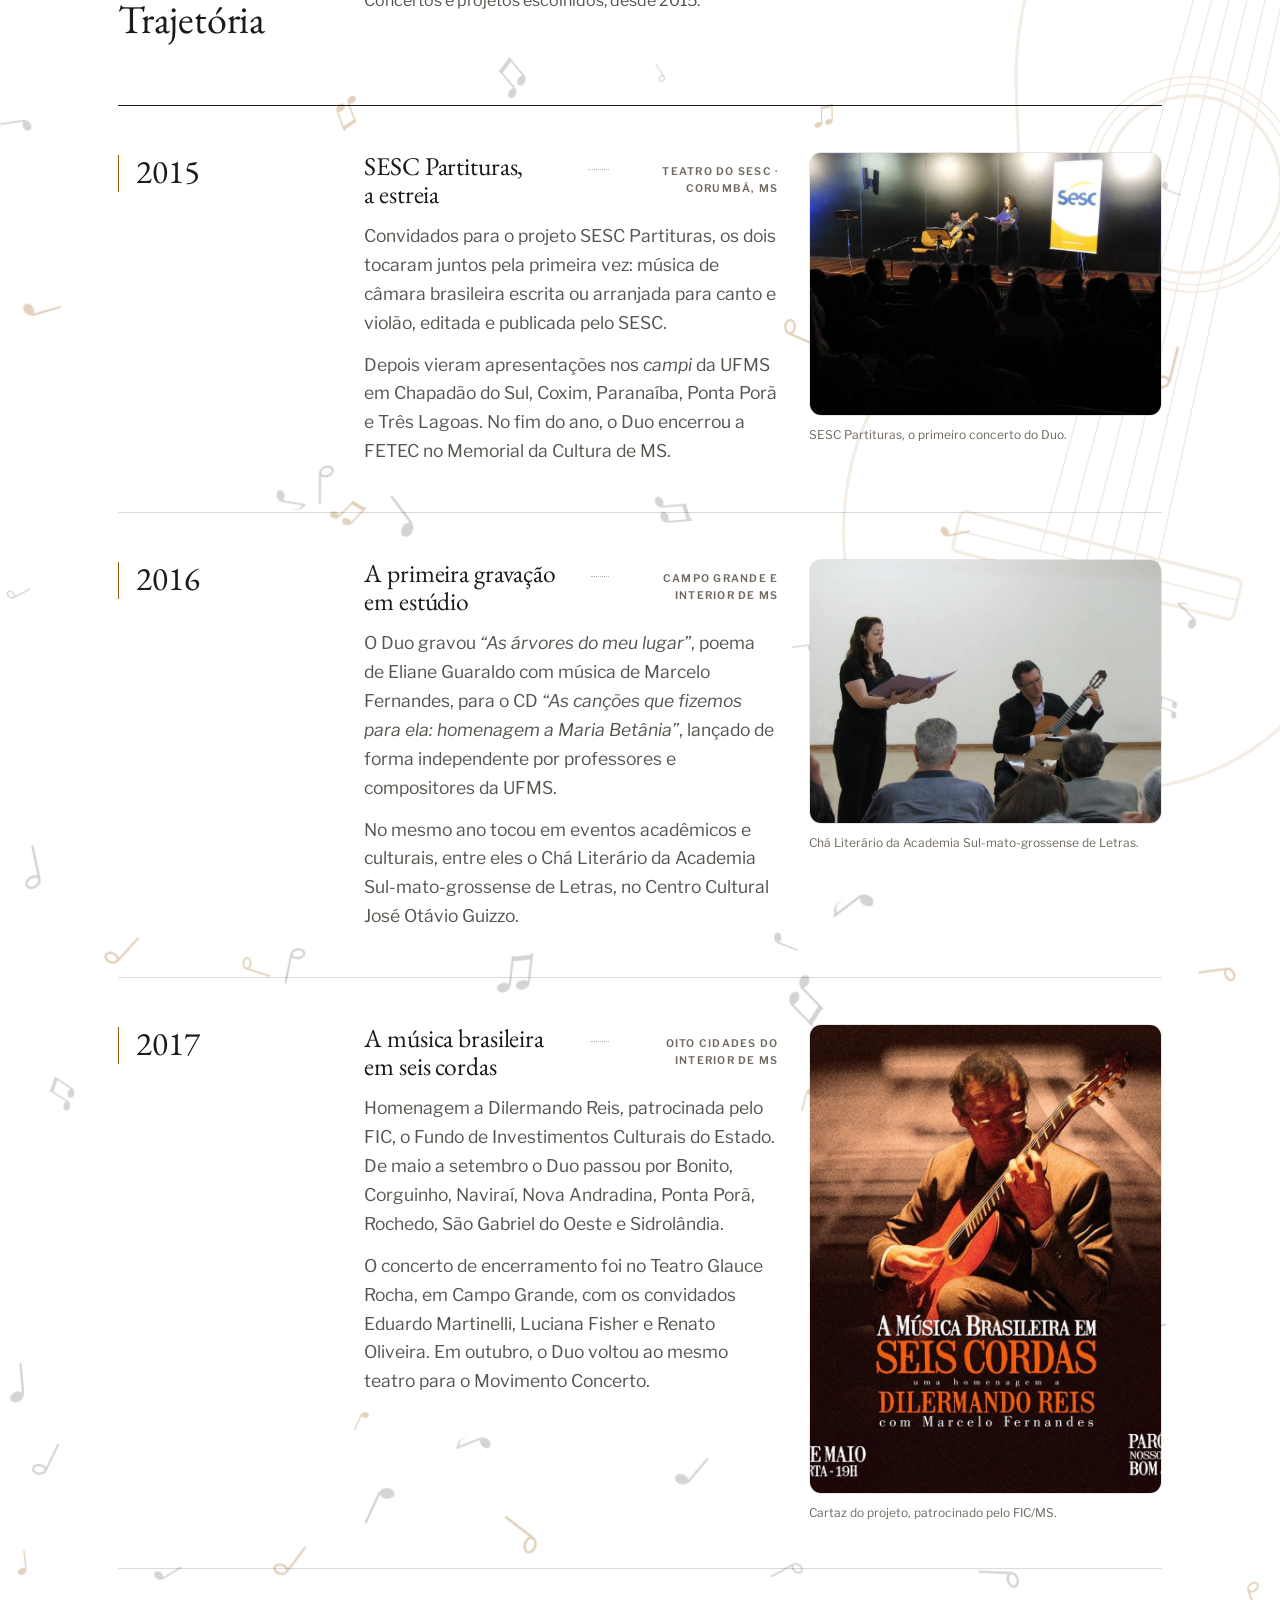
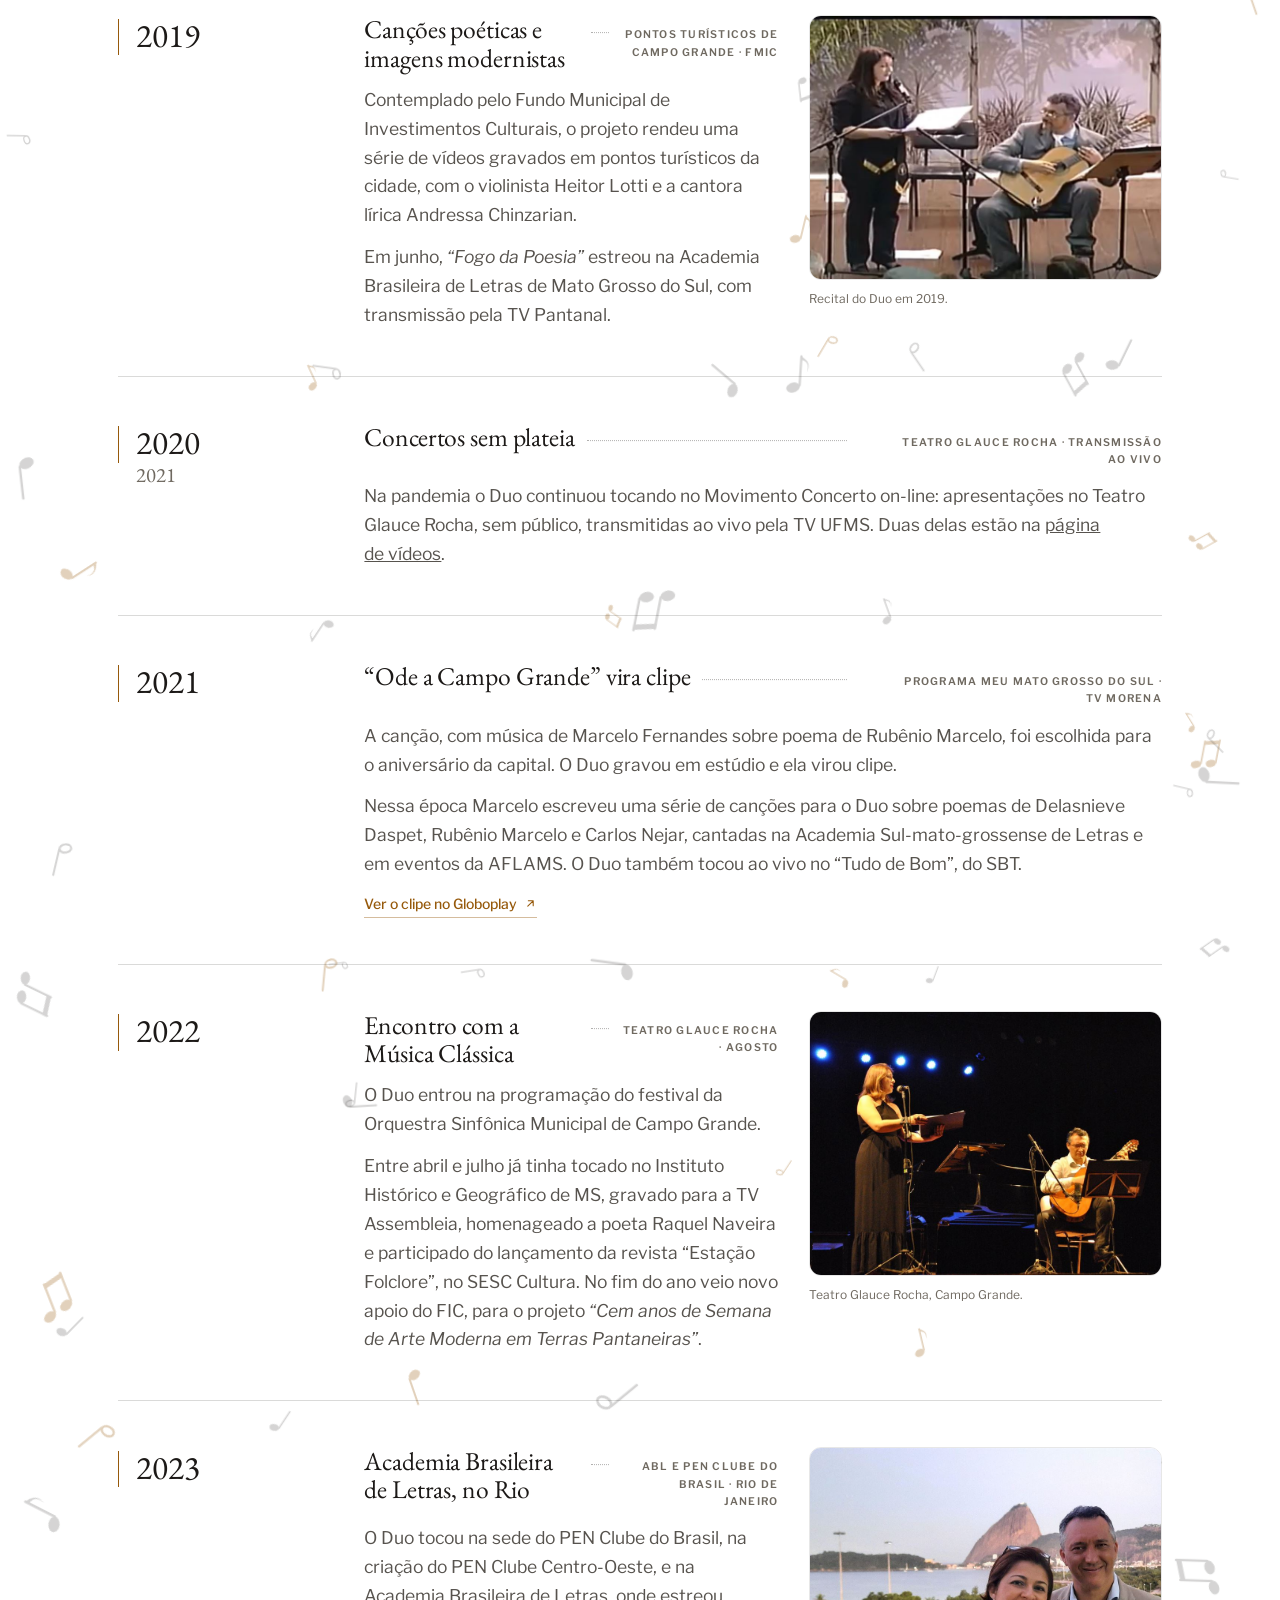
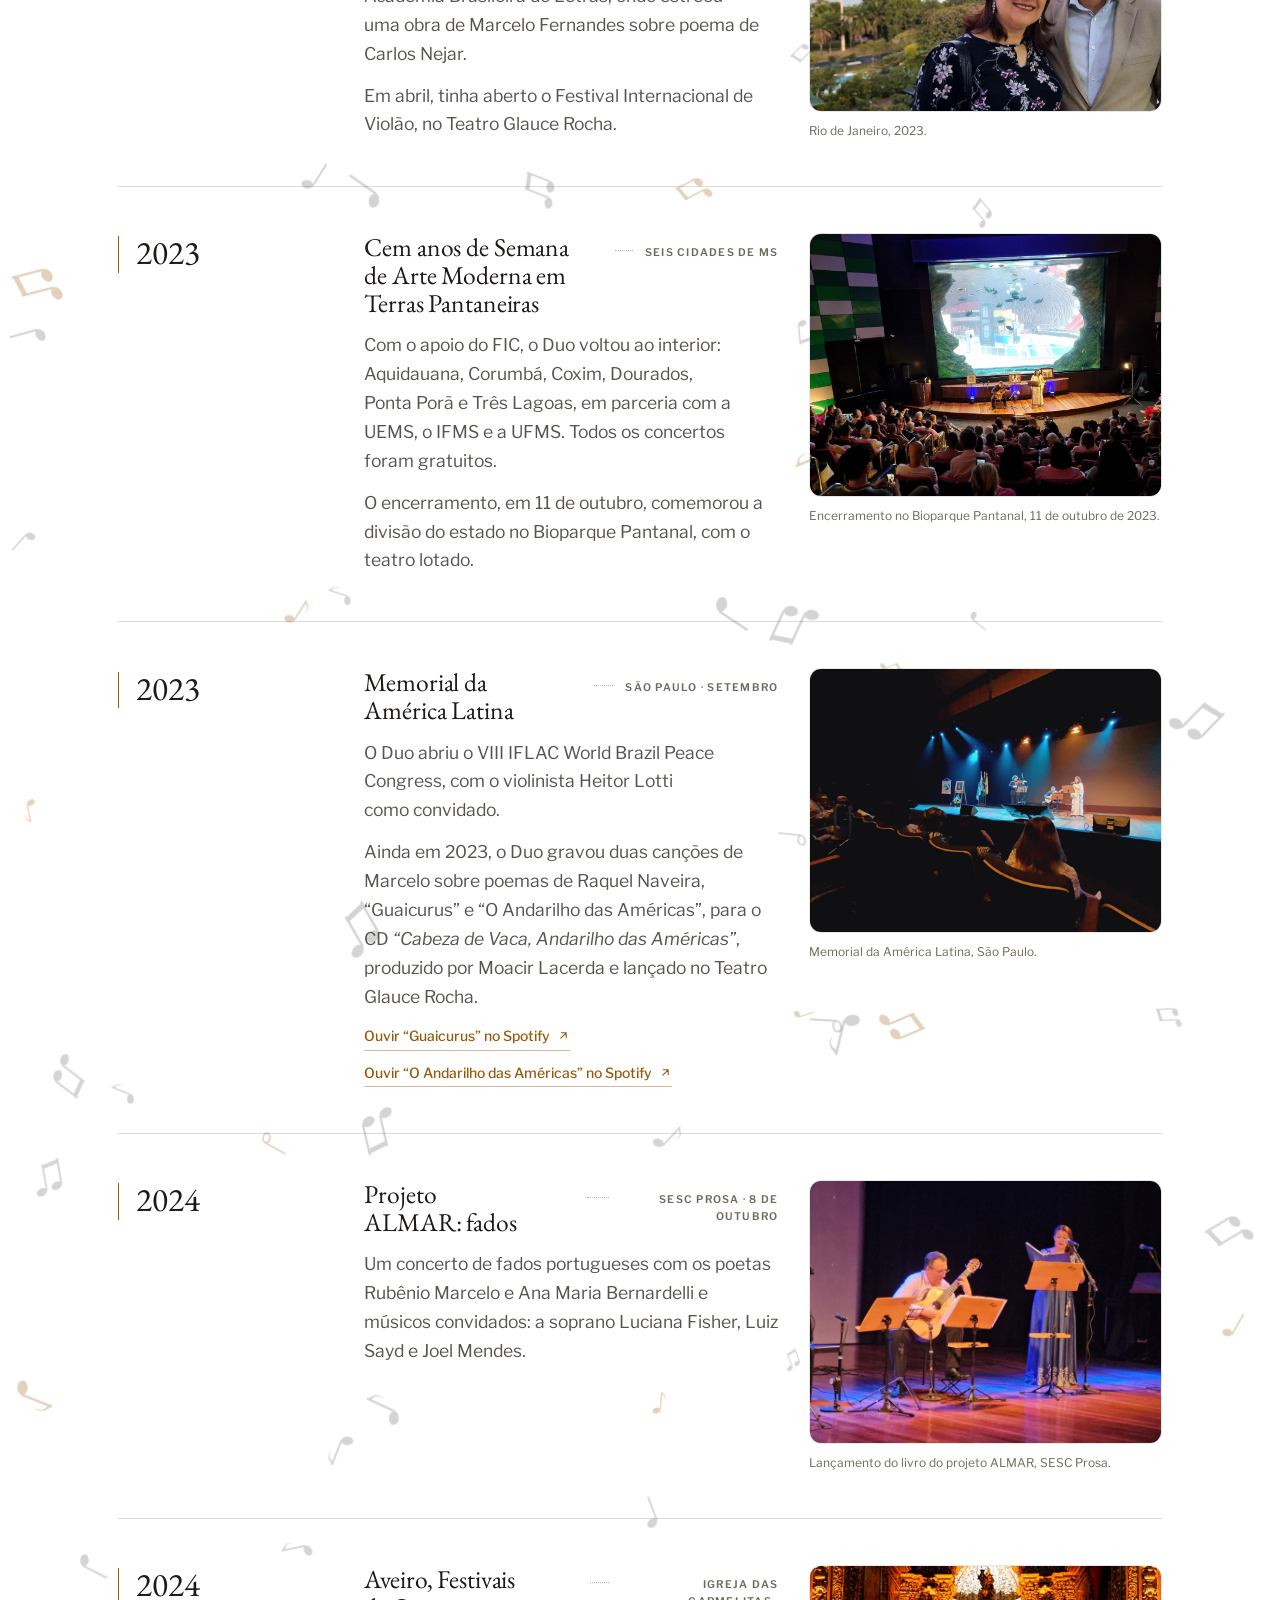
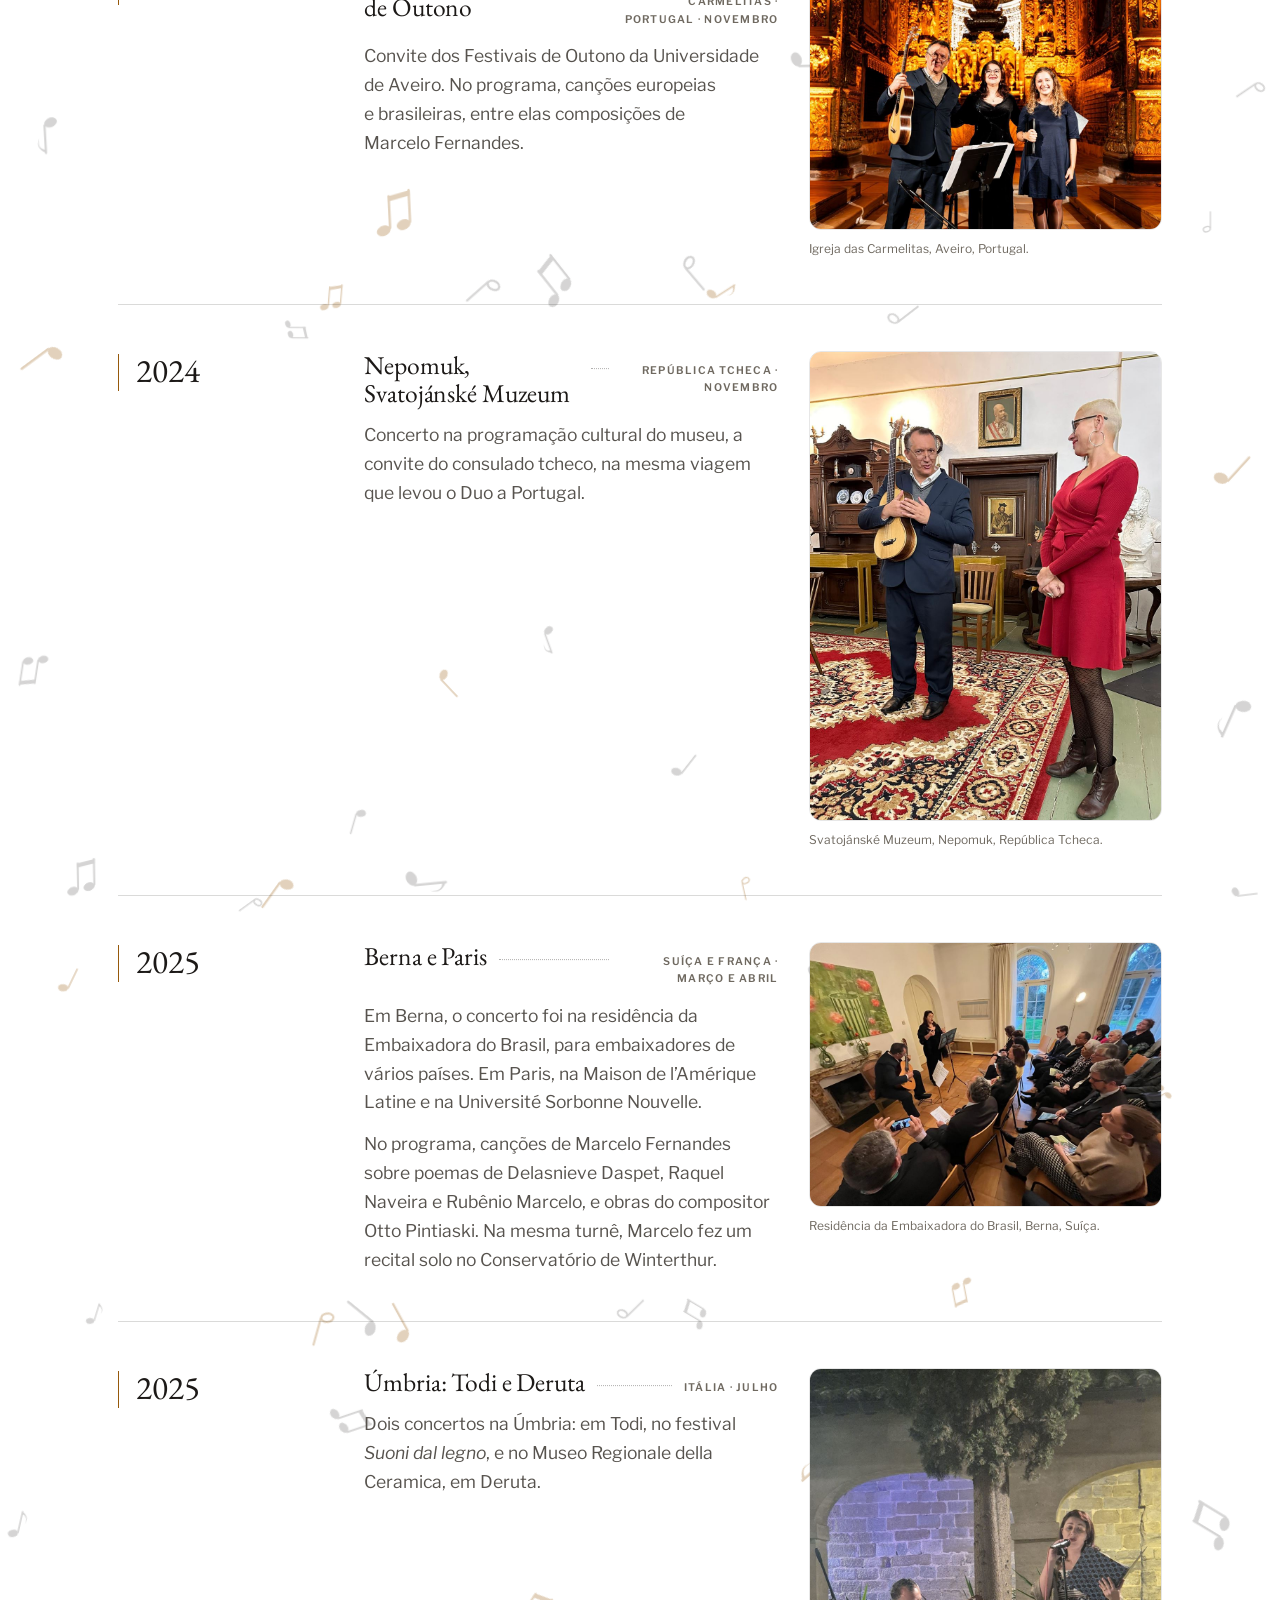
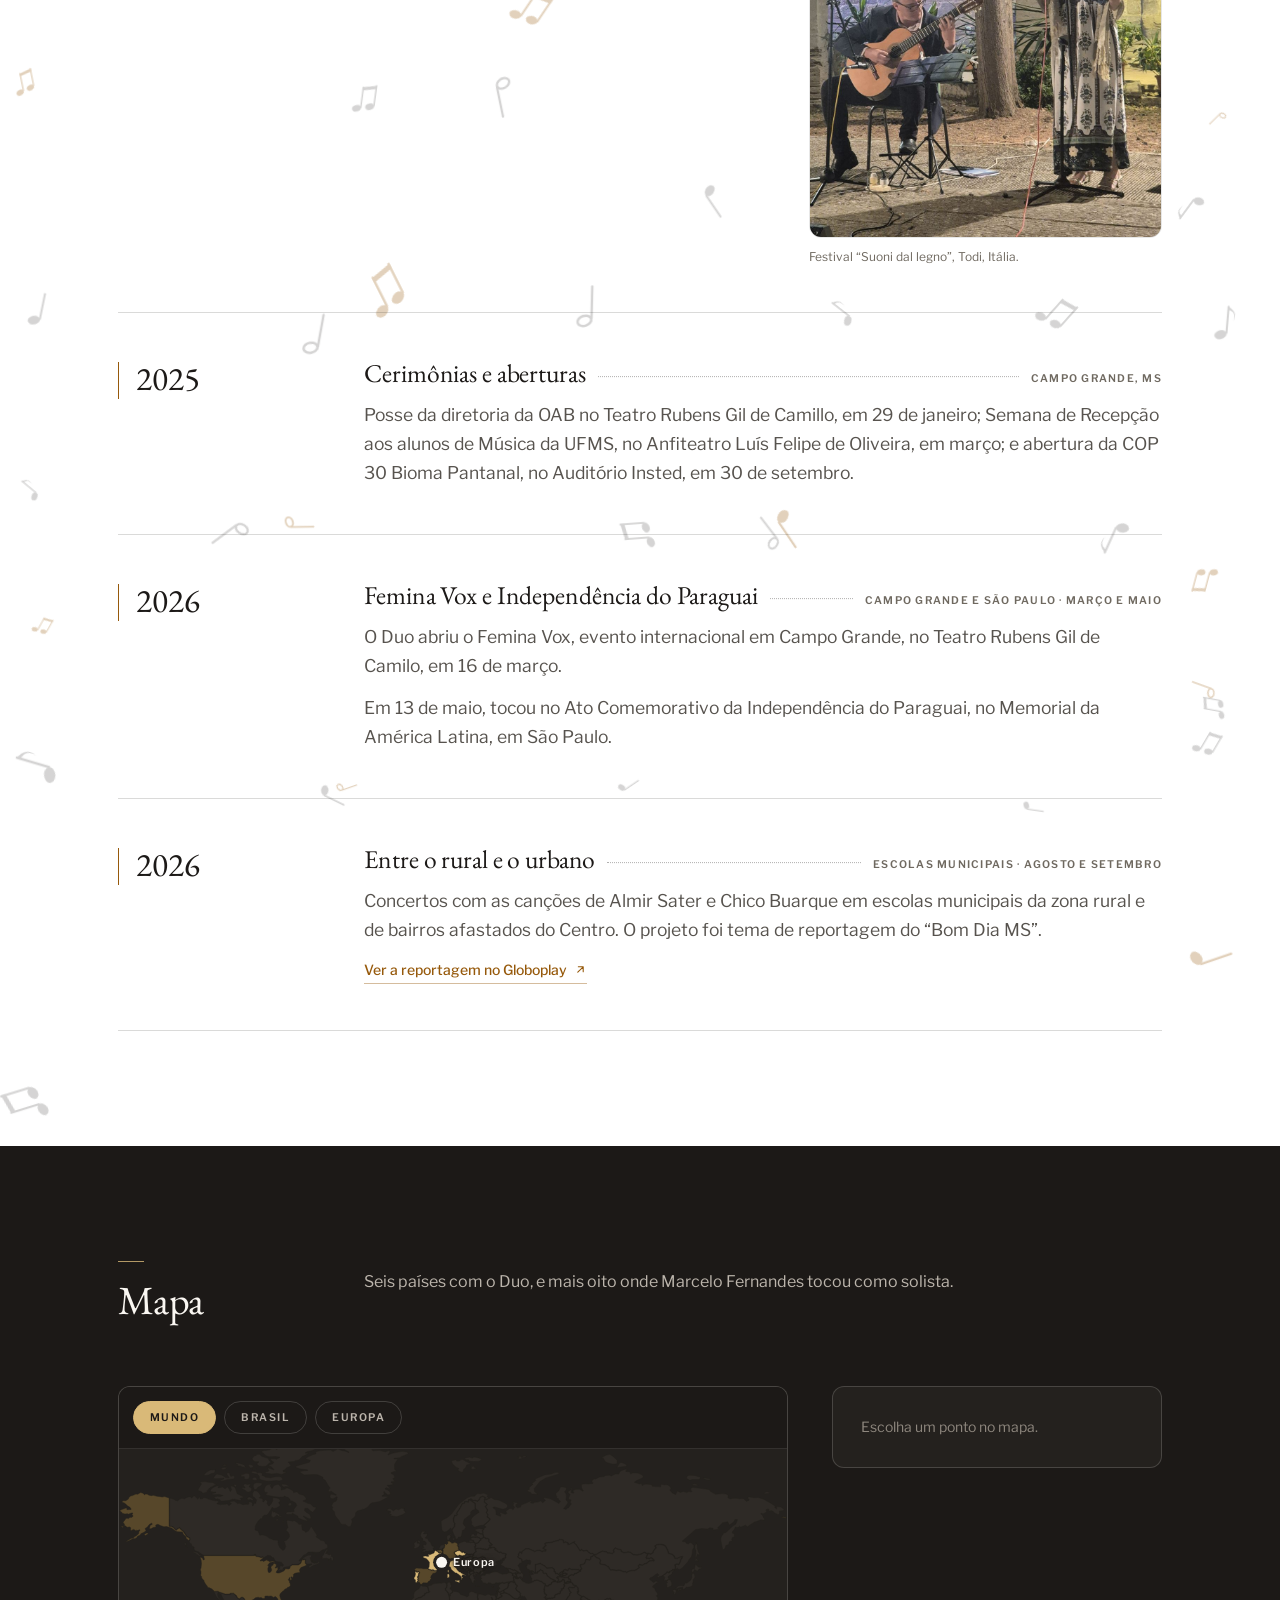
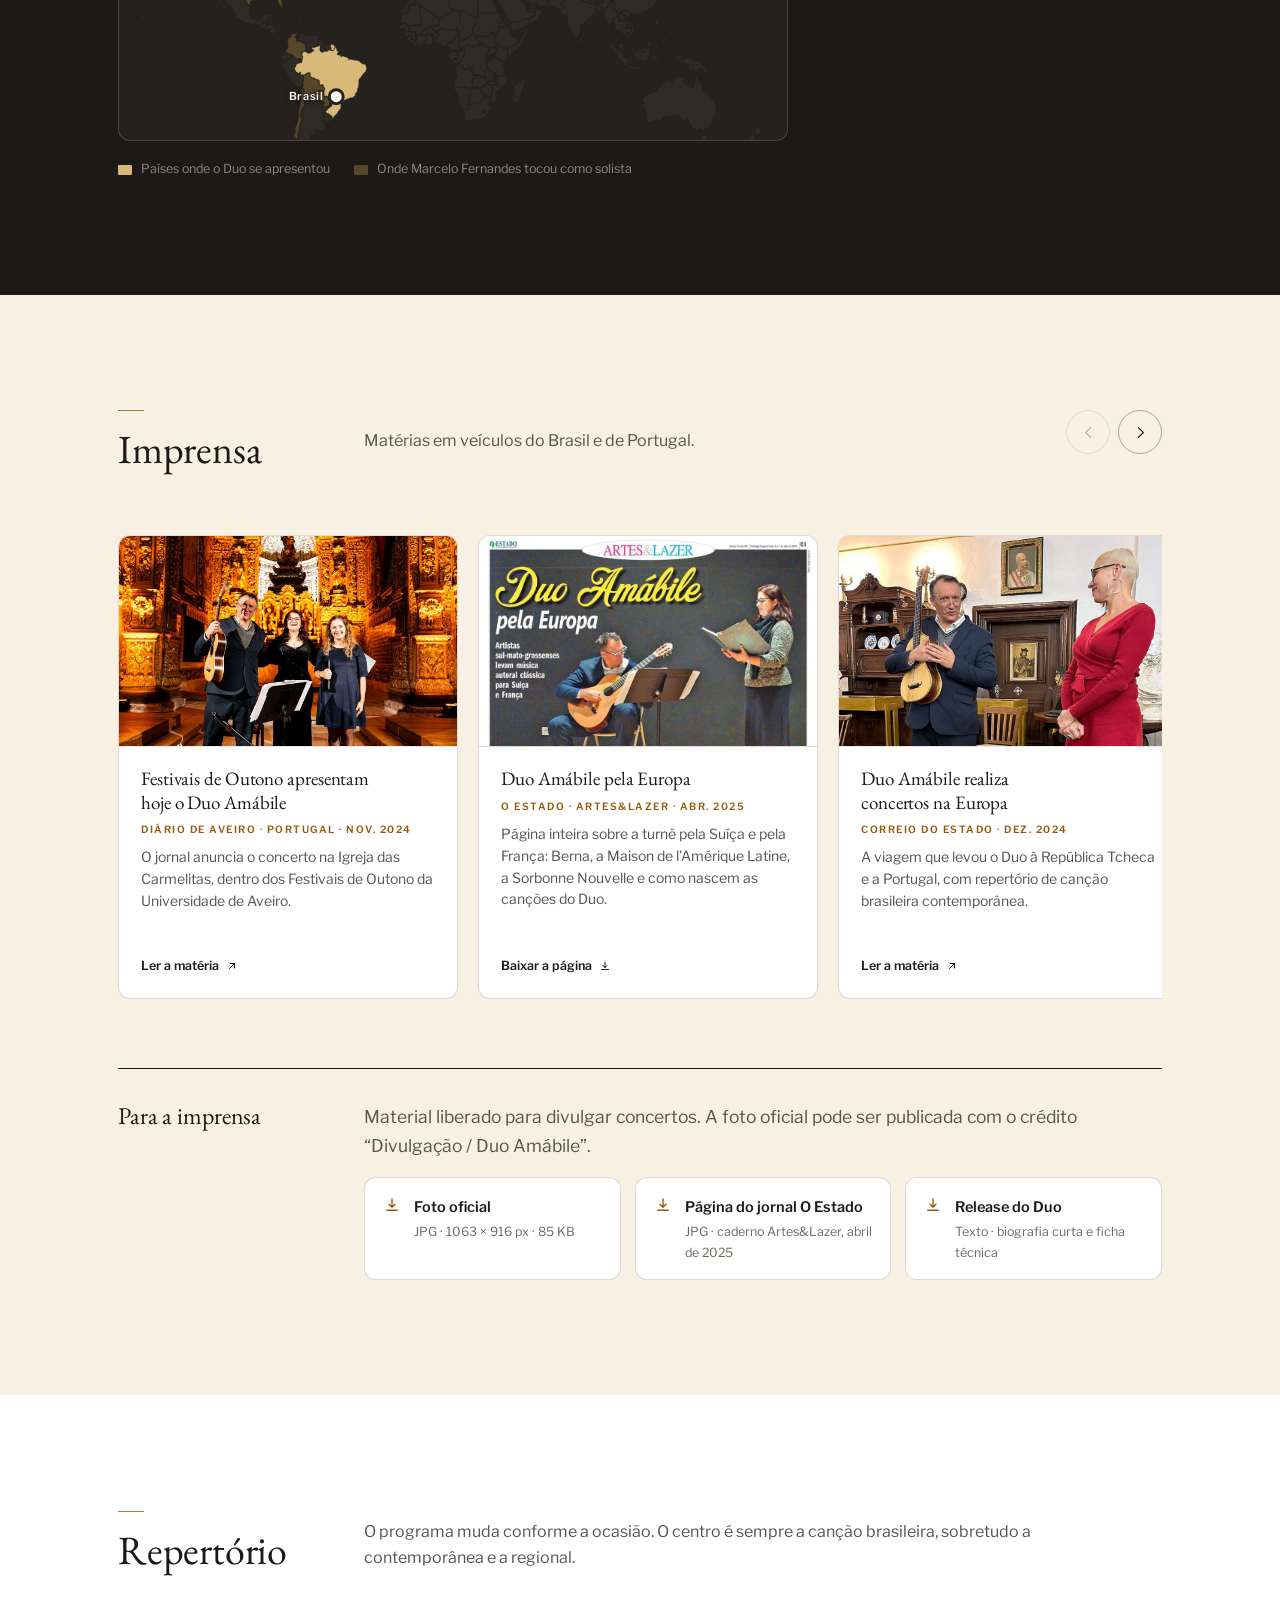
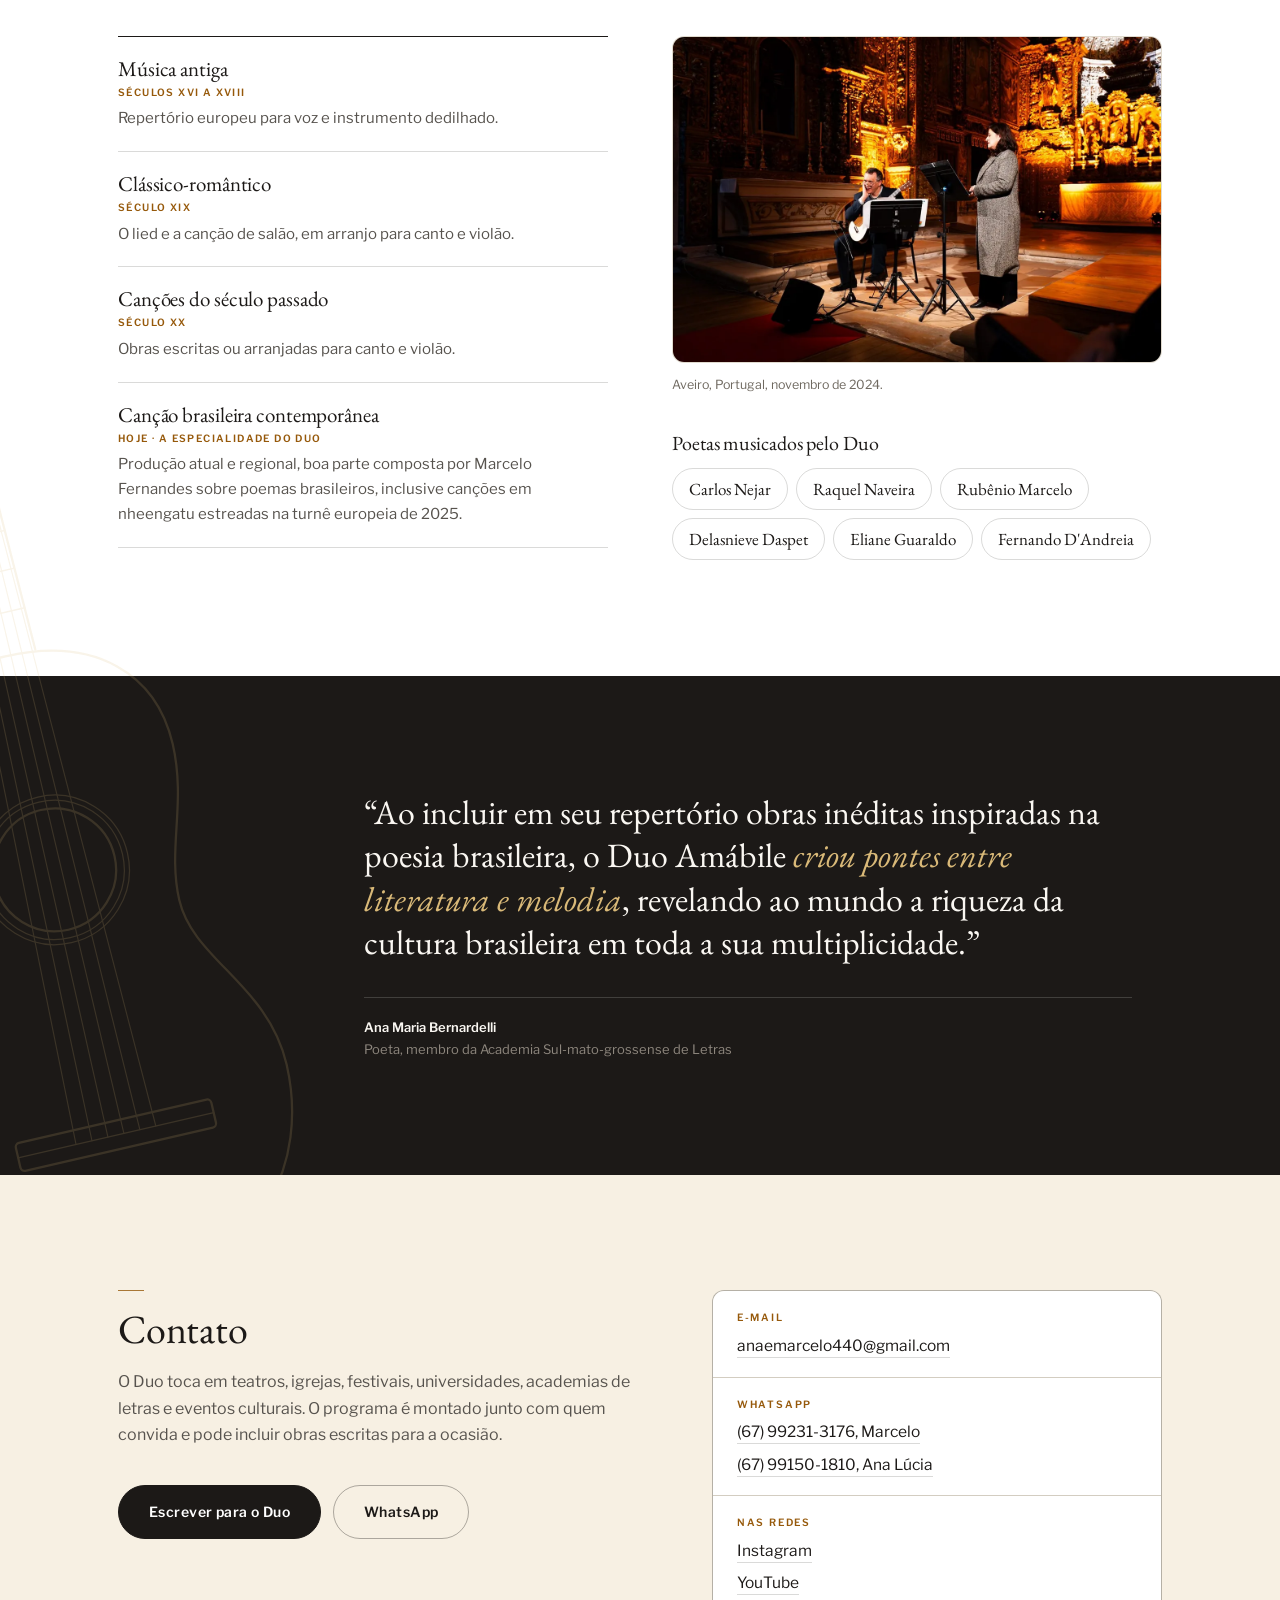
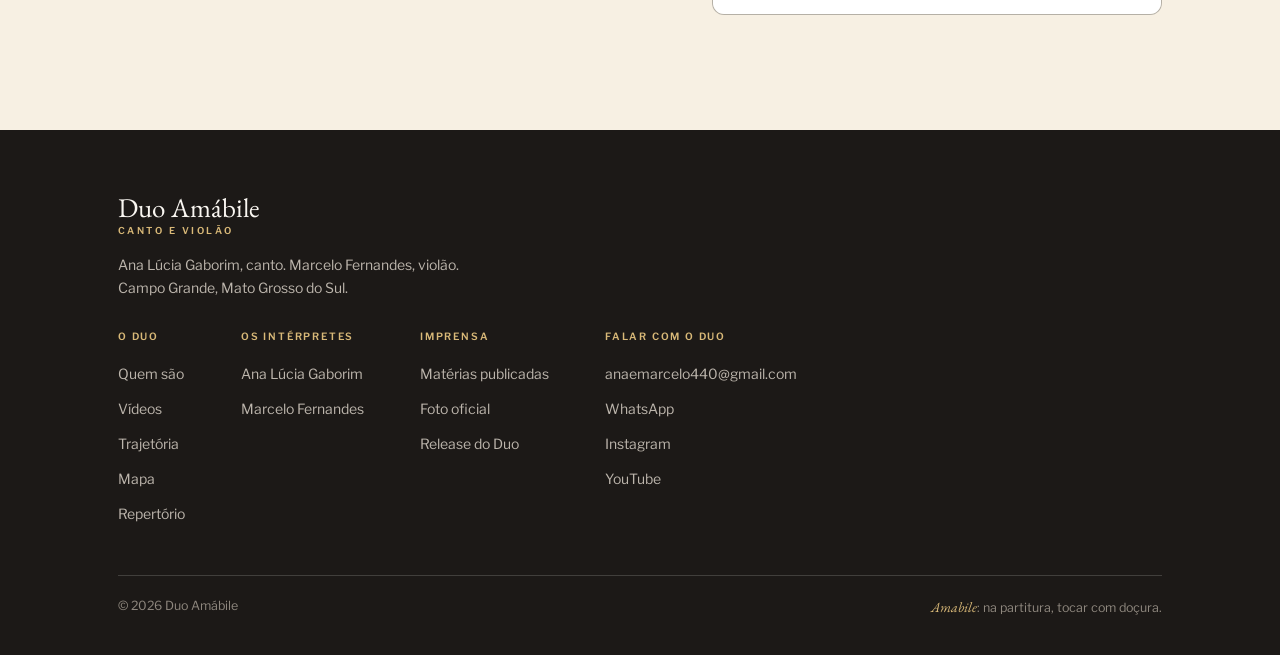
==== commit c1a5a0ed: "Trajetória: projeto nas escolas em bloco próprio de 2026" ====
--- a/pt/index.html
+++ b/pt/index.html
@@ -553,20 +553,33 @@
         <div class="marco__corpo">
           <div>
             <div class="marco__cabeca">
-              <h3>Femina Vox e as escolas municipais</h3>
-              <i class="marco__fio"></i>
-              <p class="marco__onde">Teatro Rubens Gil de Camilo · 16 de março</p>
-            </div>
-            <p>
-              O Duo abriu o Femina Vox, evento internacional em Campo Grande.
+              <h3>Femina Vox e Independência do Paraguai</h3>
+              <i class="marco__fio"></i>
+              <p class="marco__onde">Campo Grande e São Paulo · março e maio</p>
+            </div>
+            <p>
+              O Duo abriu o Femina Vox, evento internacional em Campo Grande, no Teatro
+              Rubens Gil de Camilo, em 16 de março.
             </p>
             <p>
               Em 13 de maio, tocou no Ato Comemorativo da Independência do Paraguai,
               no Memorial da América Latina, em São Paulo.
             </p>
-            <p>
-              Entre agosto e setembro, o projeto <em>“Entre o rural e o urbano: as
-              canções de Almir Sater e Chico Buarque”</em> levou o Duo a escolas
+          </div>
+        </div>
+      </li>
+
+      <li class="marco">
+        <p class="marco__ano">2026</p>
+        <div class="marco__corpo">
+          <div>
+            <div class="marco__cabeca">
+              <h3>Entre o rural e o urbano</h3>
+              <i class="marco__fio"></i>
+              <p class="marco__onde">Escolas municipais · agosto e setembro</p>
+            </div>
+            <p>
+              Concertos com as canções de Almir Sater e Chico Buarque em escolas
               municipais da zona rural e de bairros afastados do Centro. O projeto
               foi tema de reportagem do “Bom Dia MS”.
             </p>
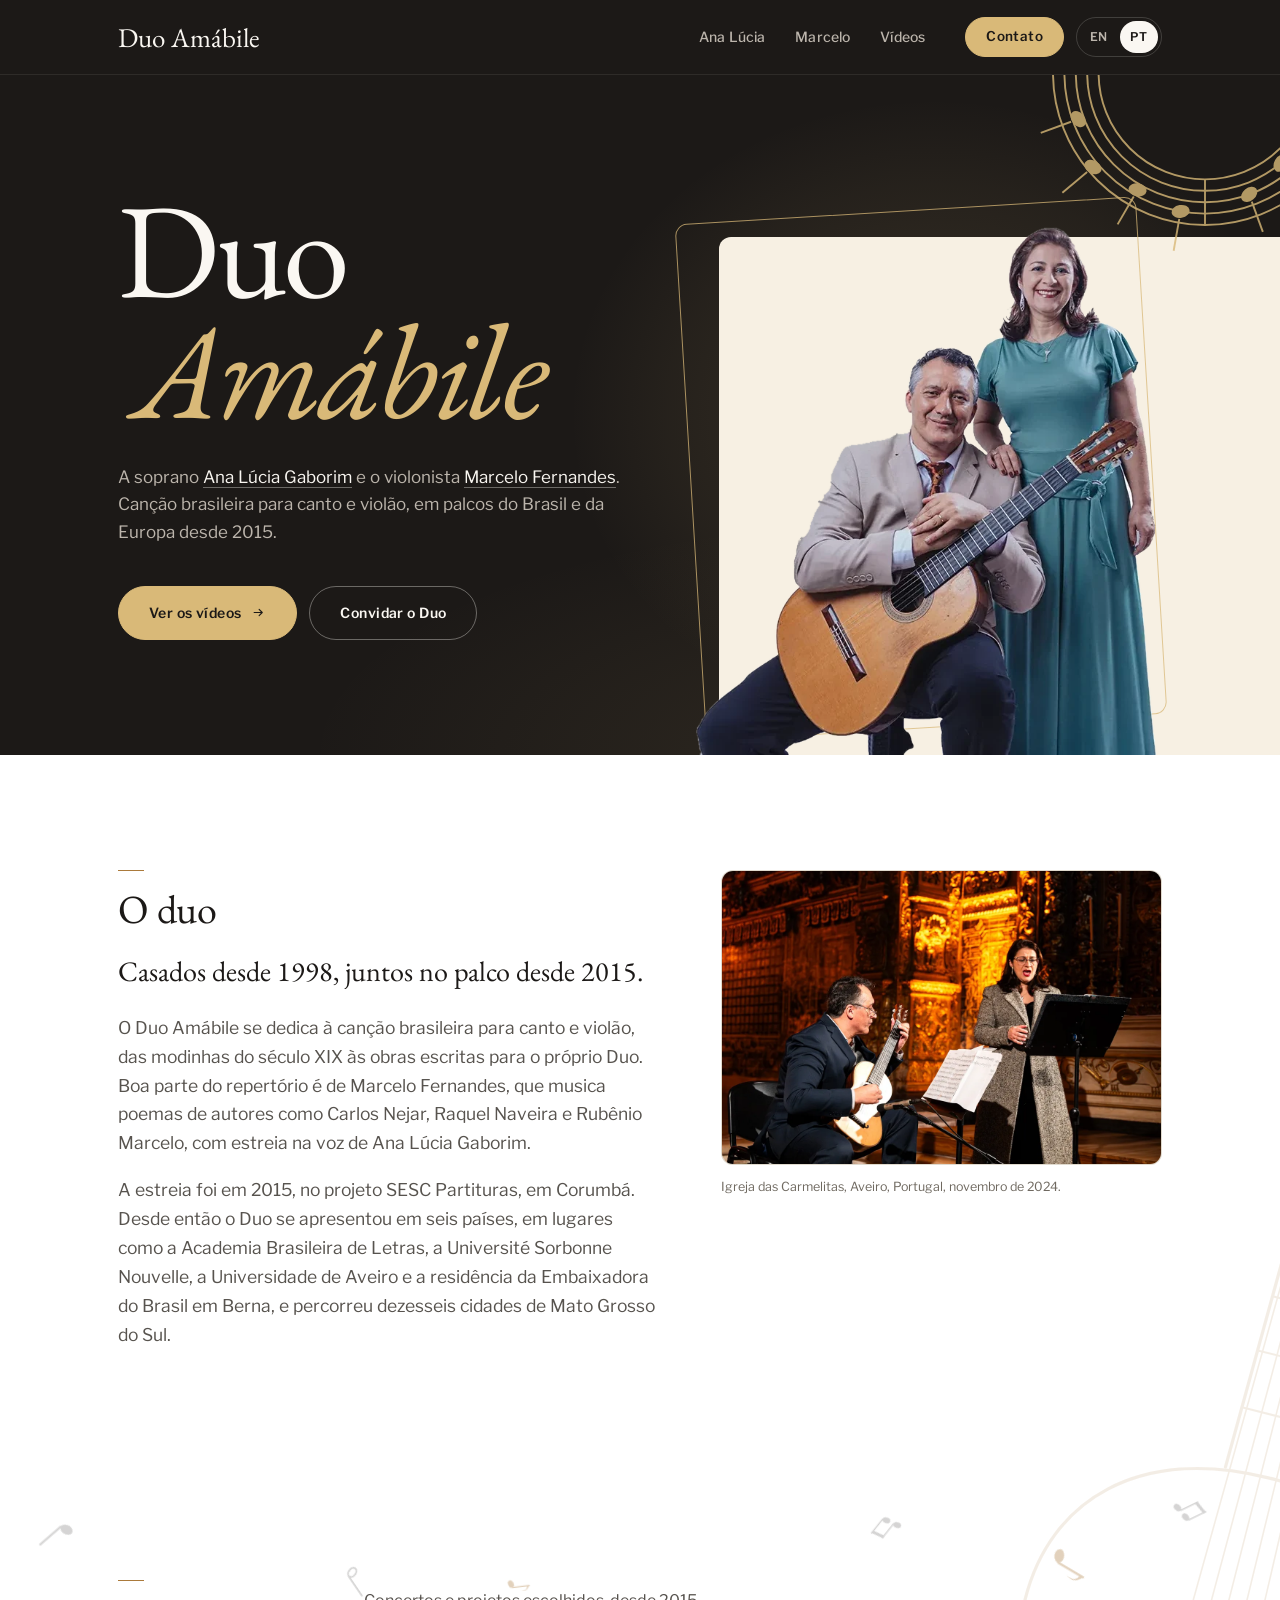
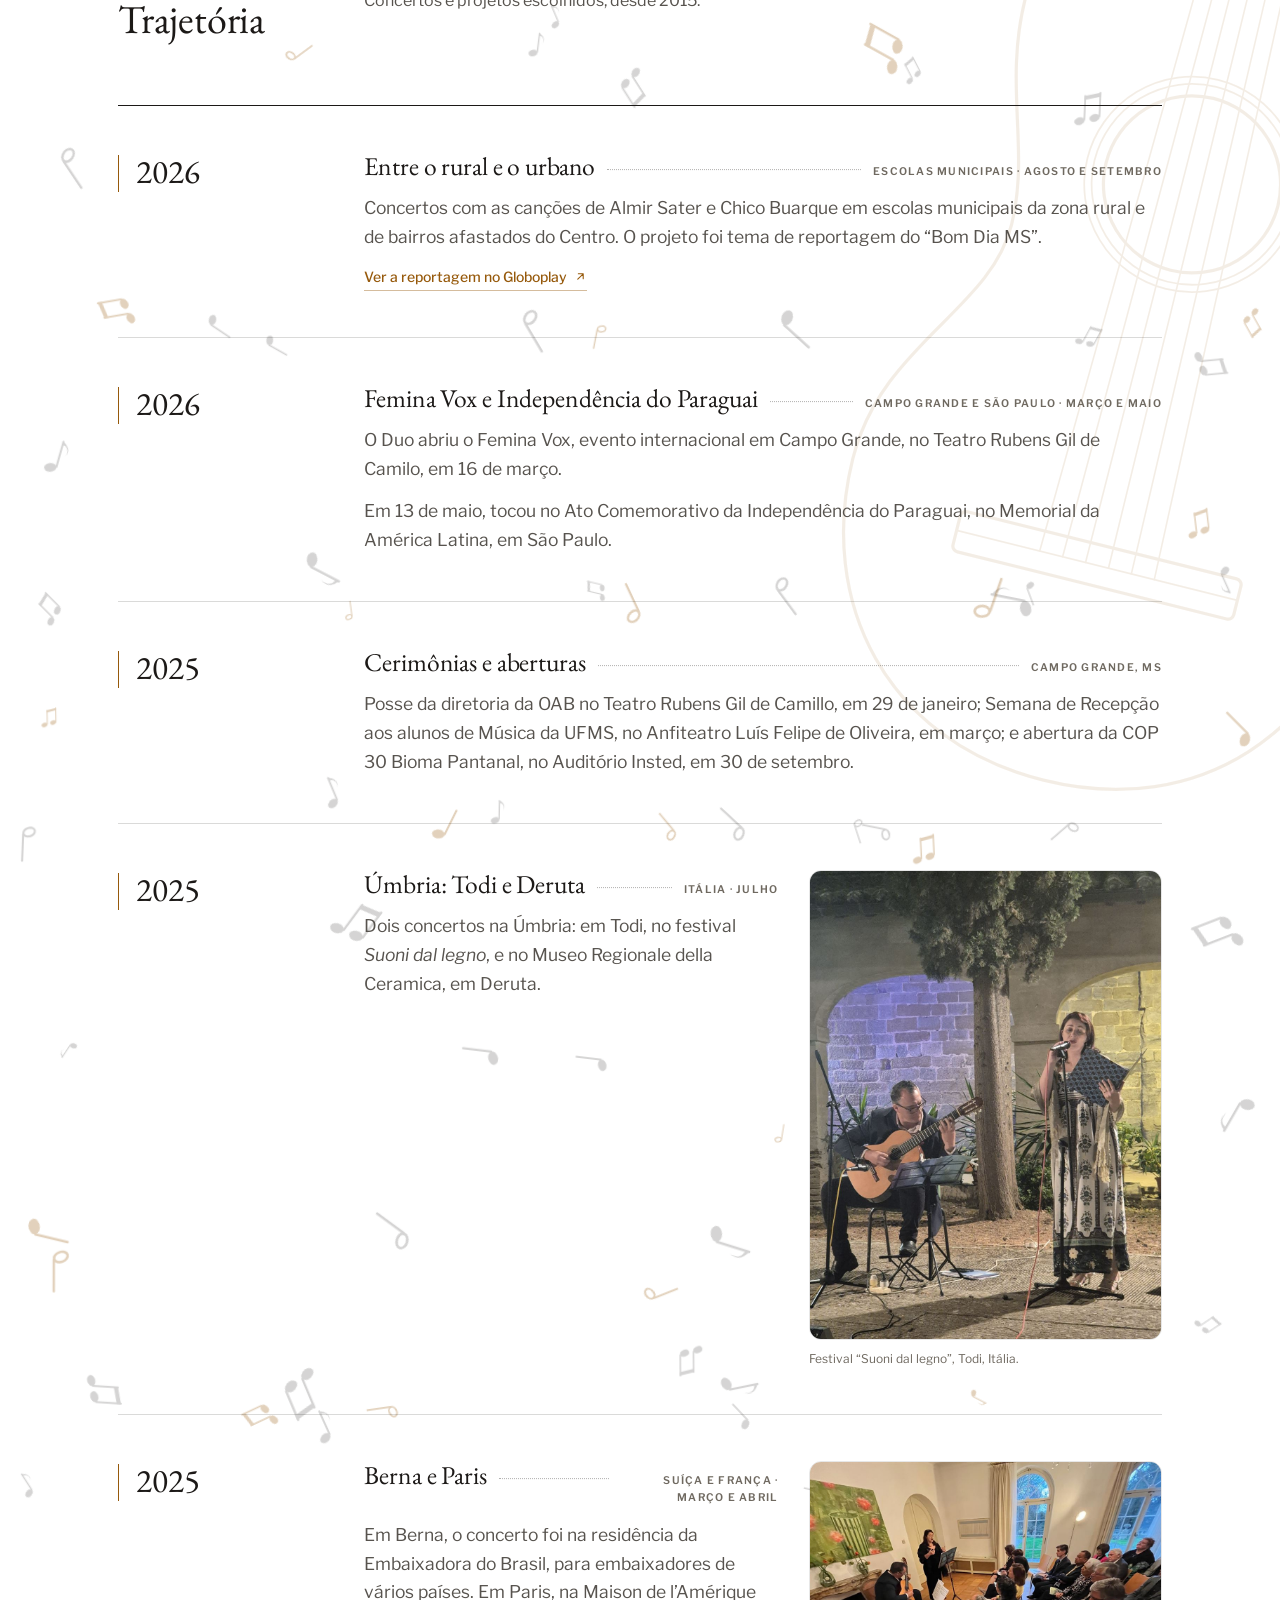
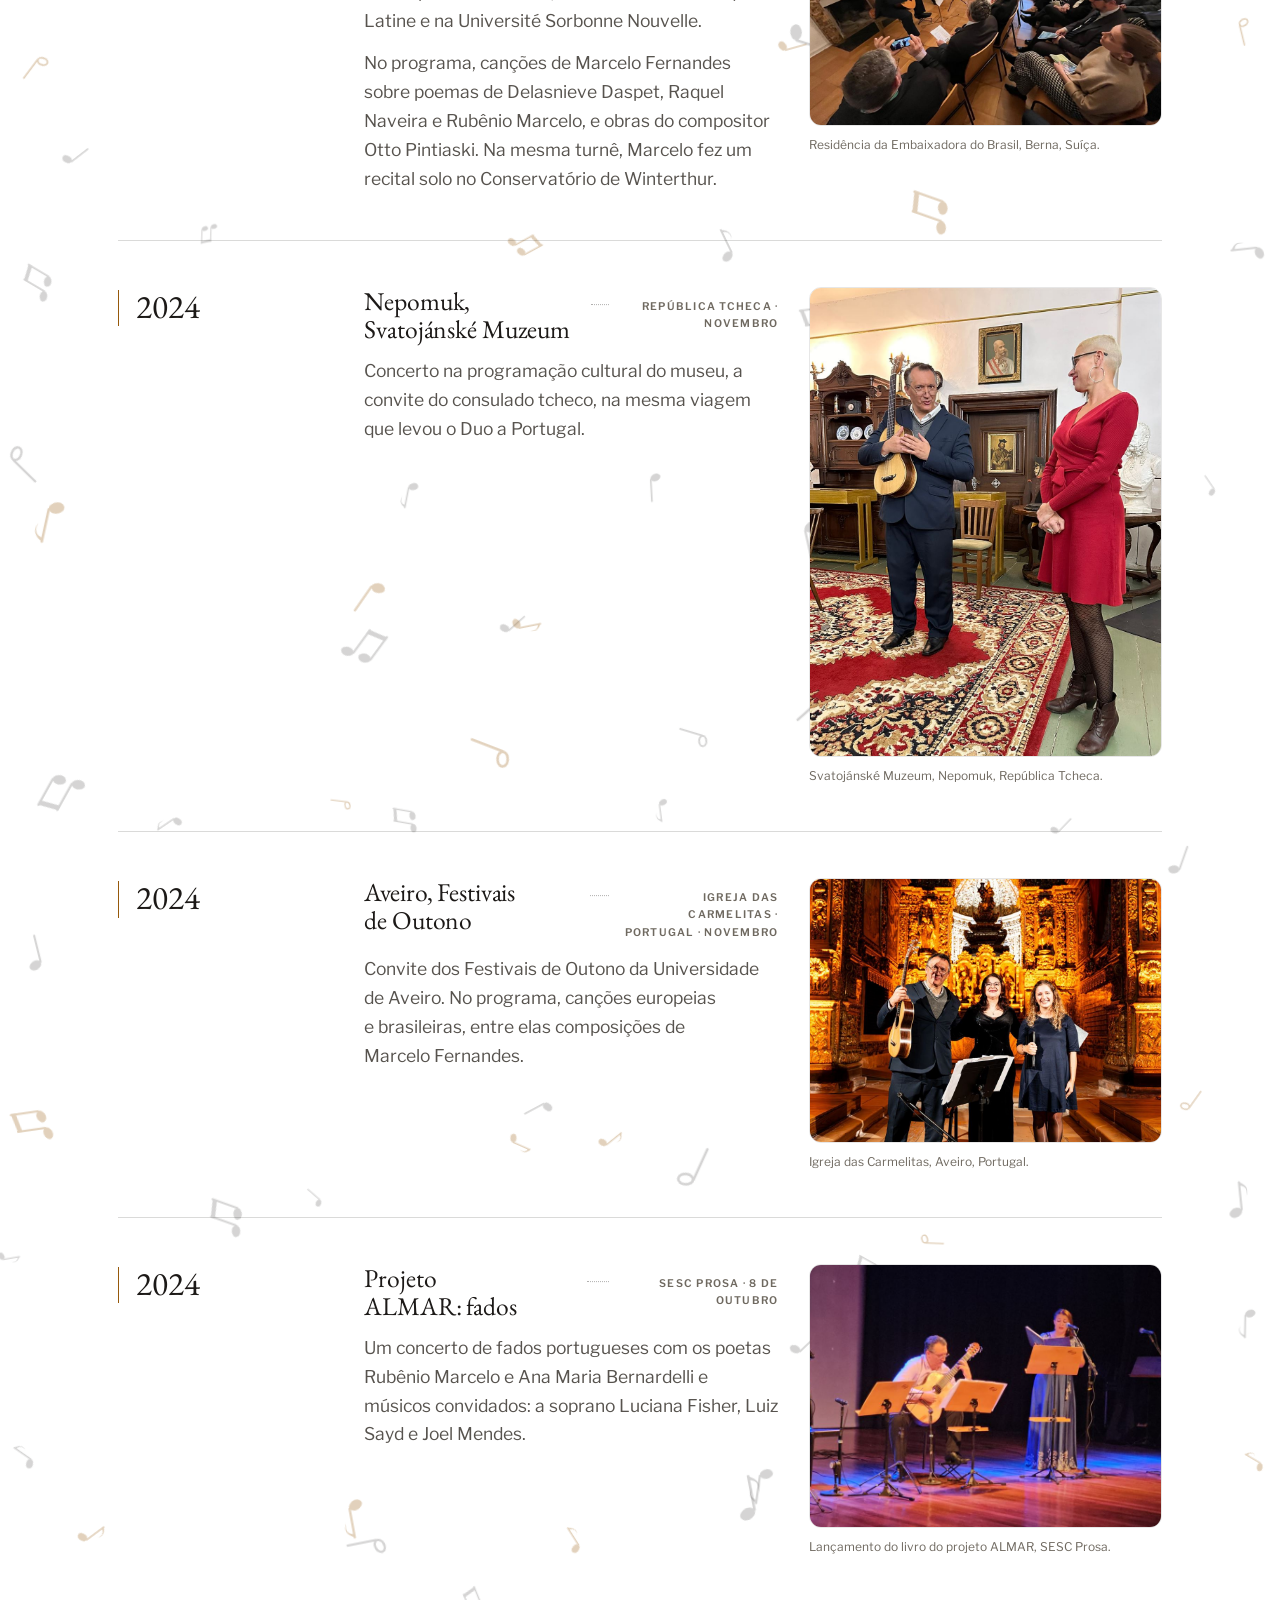
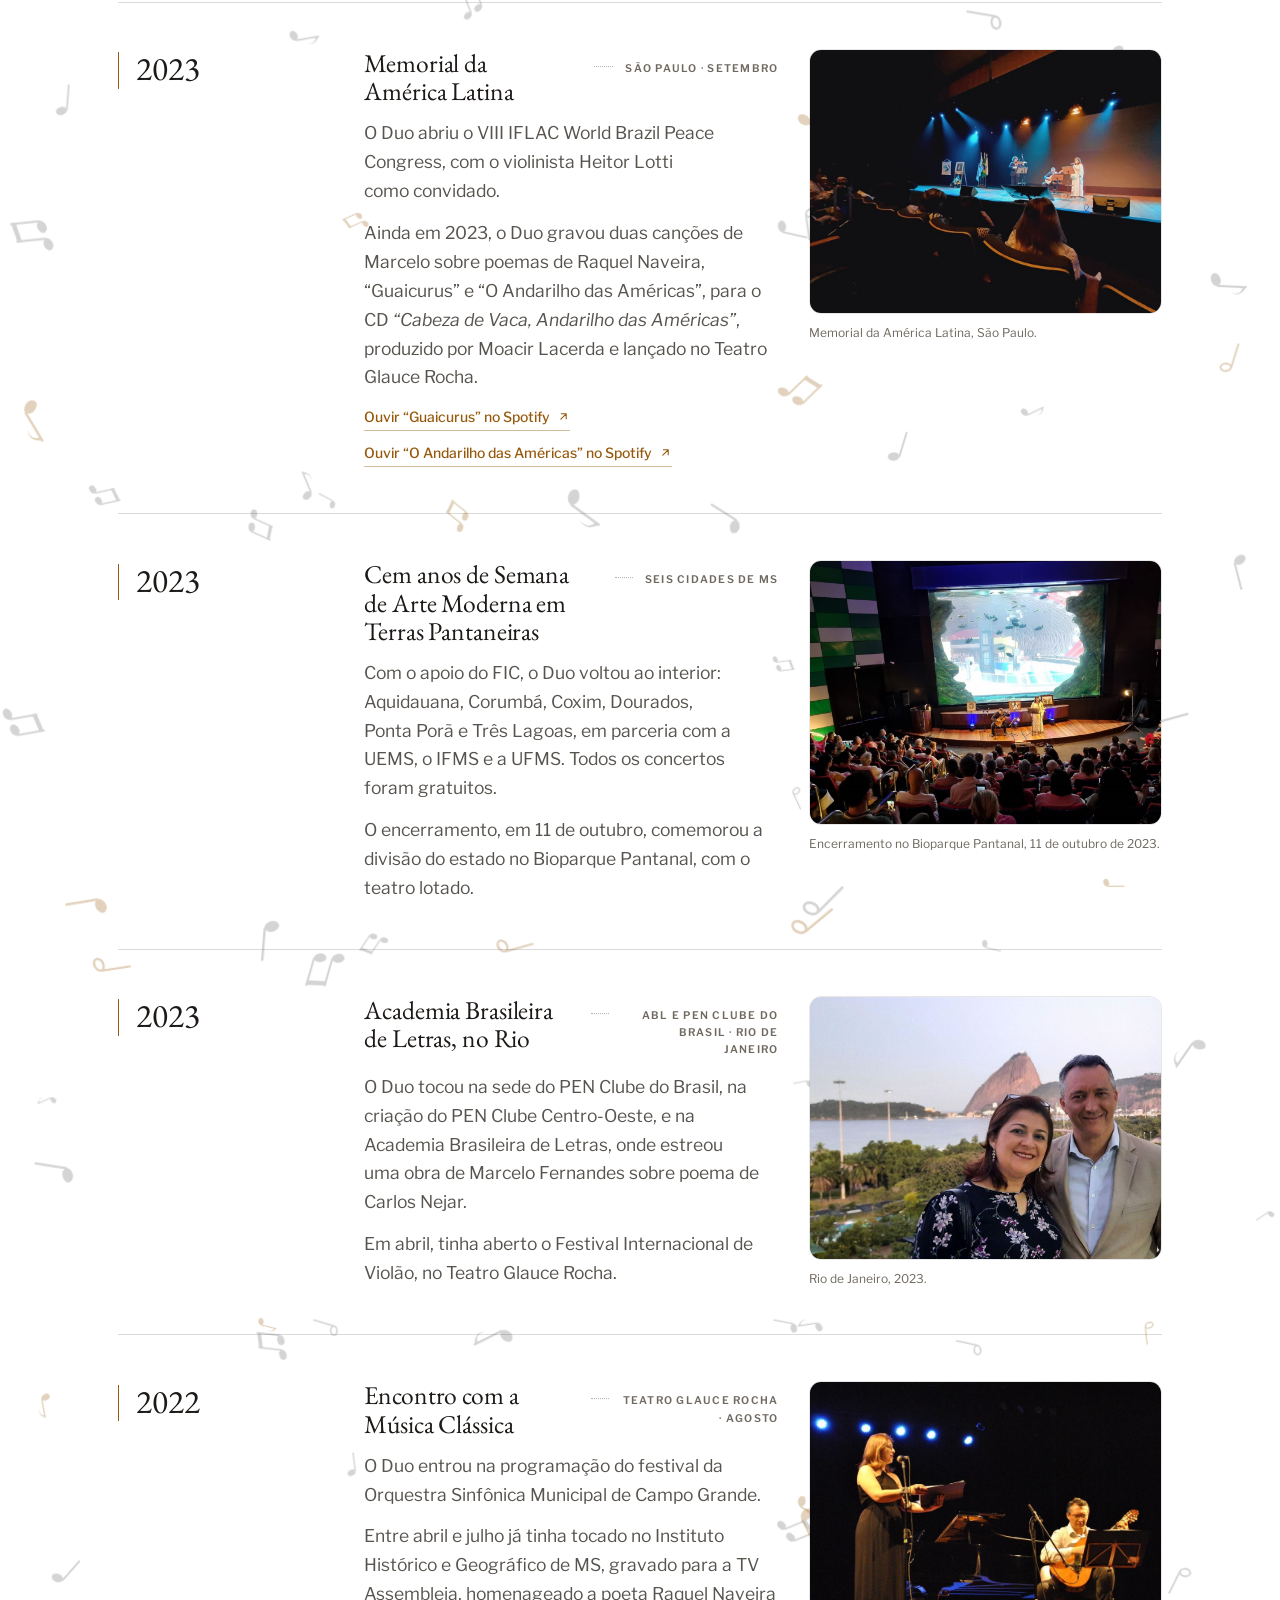
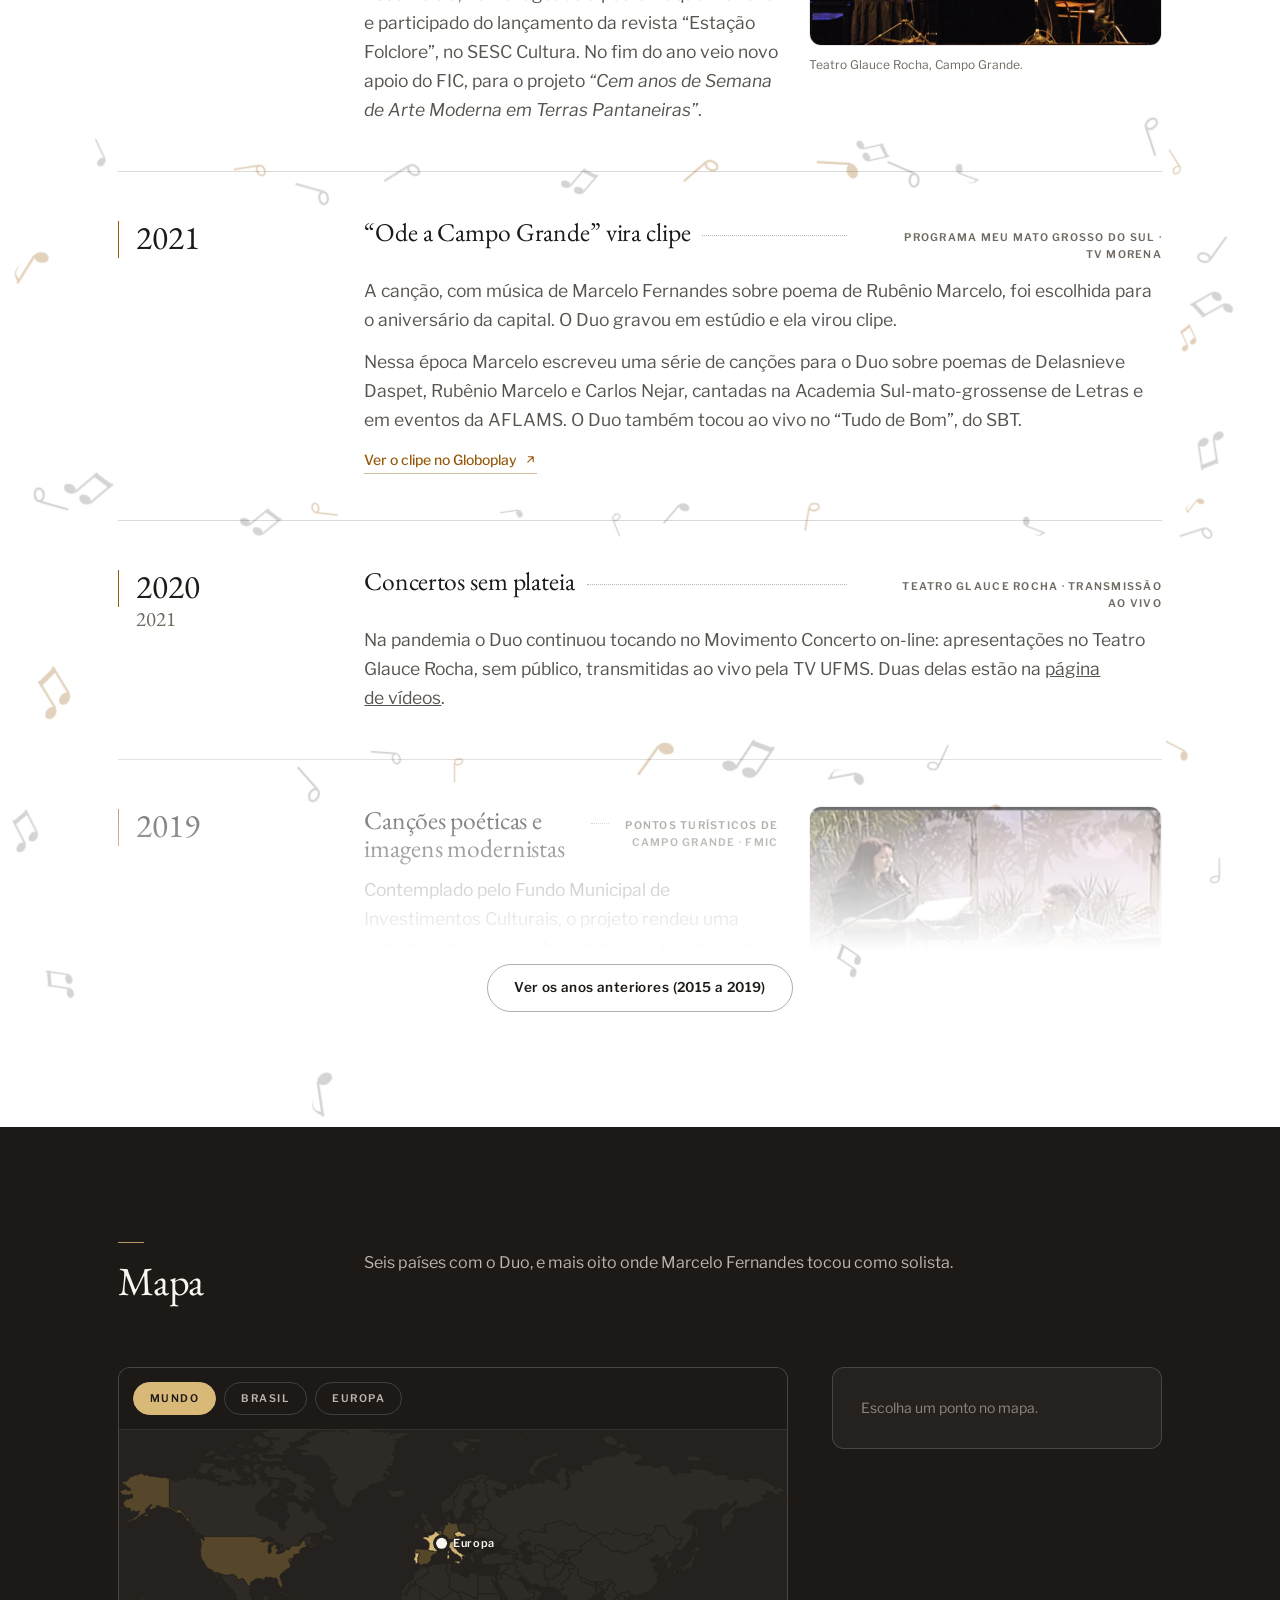
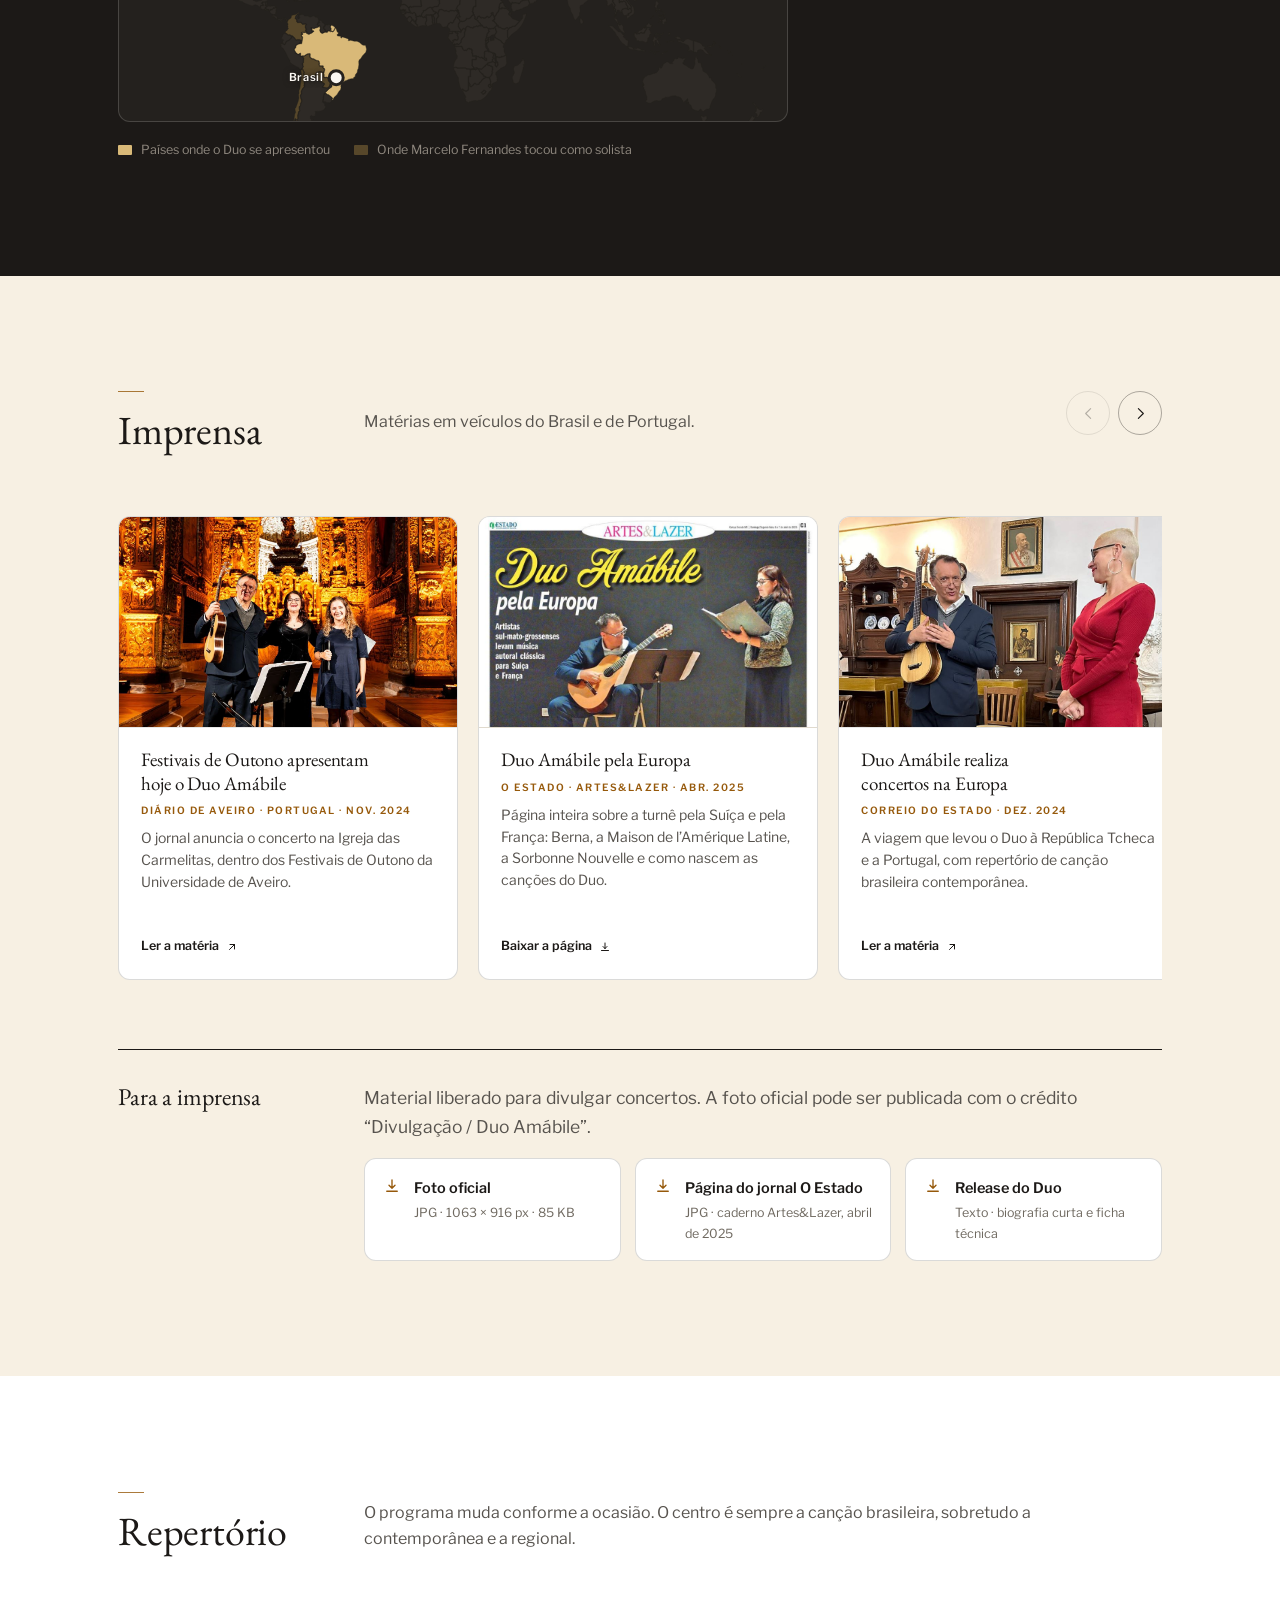
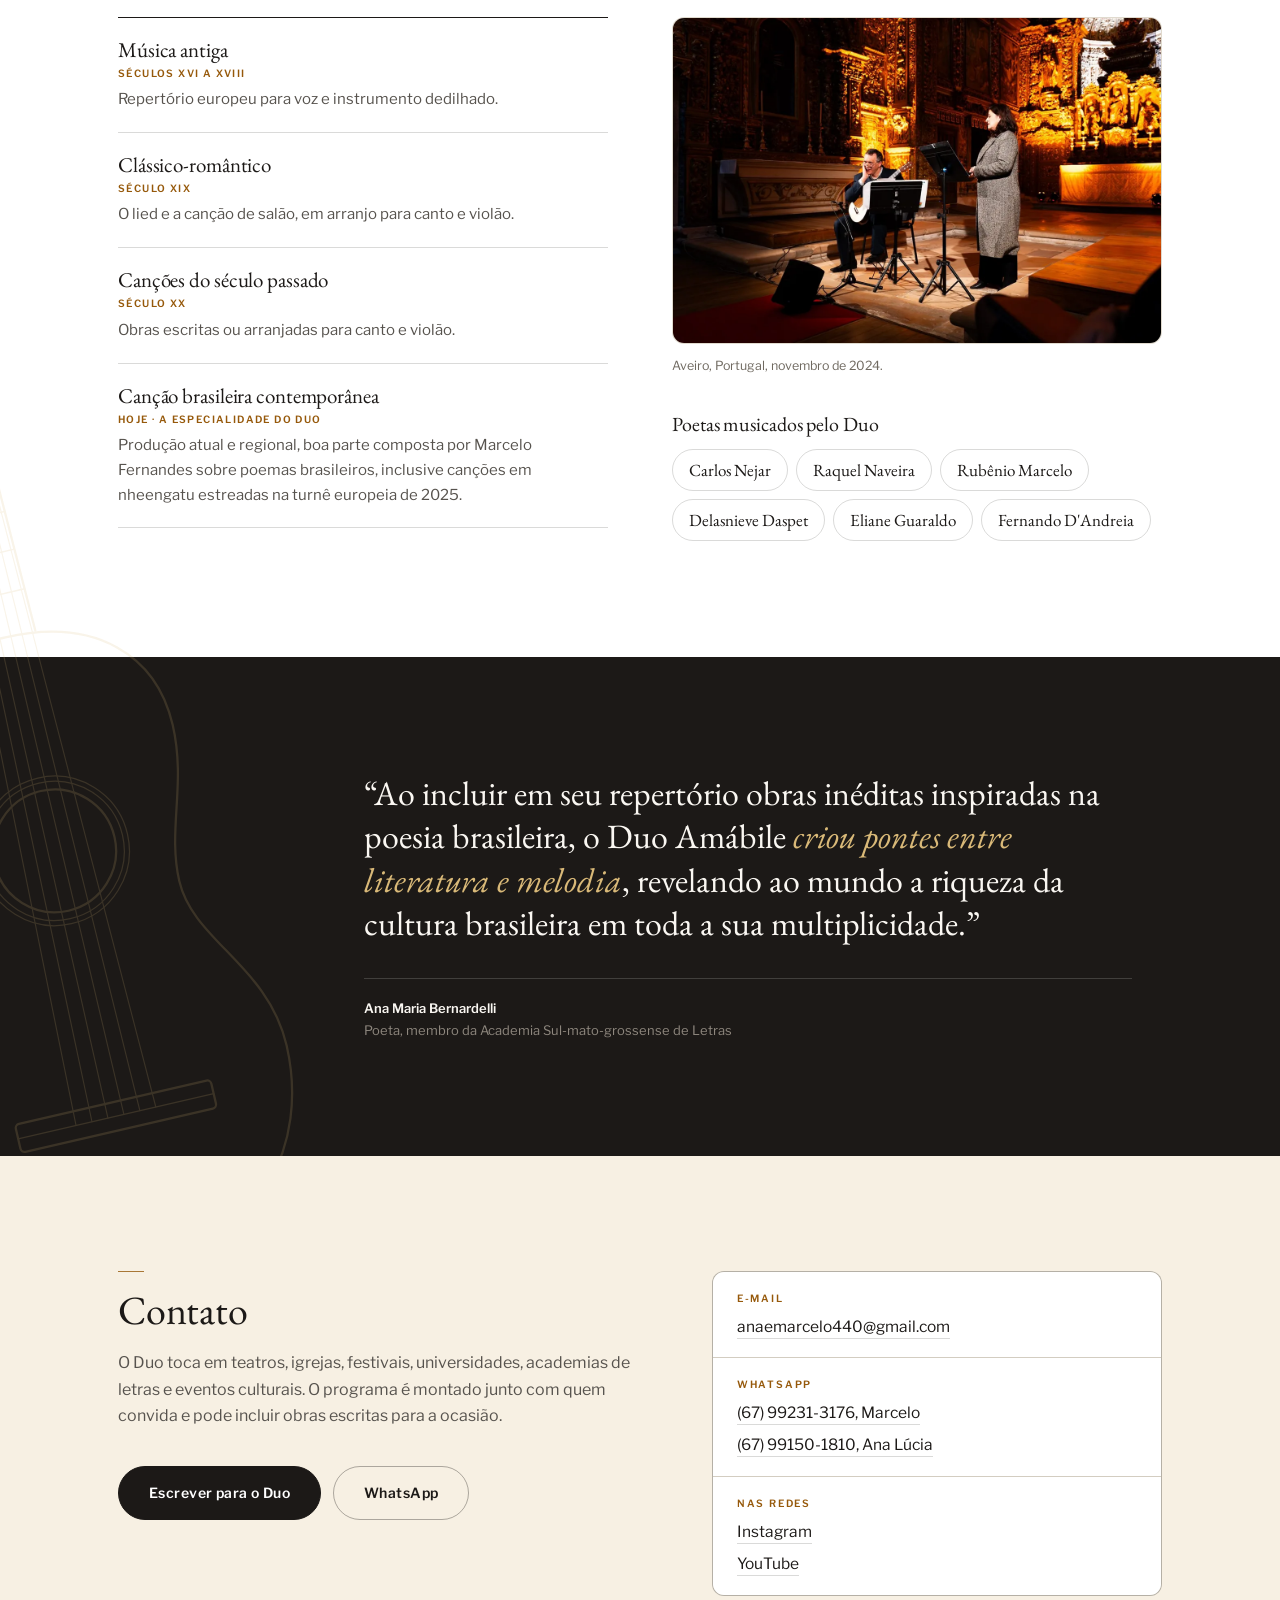
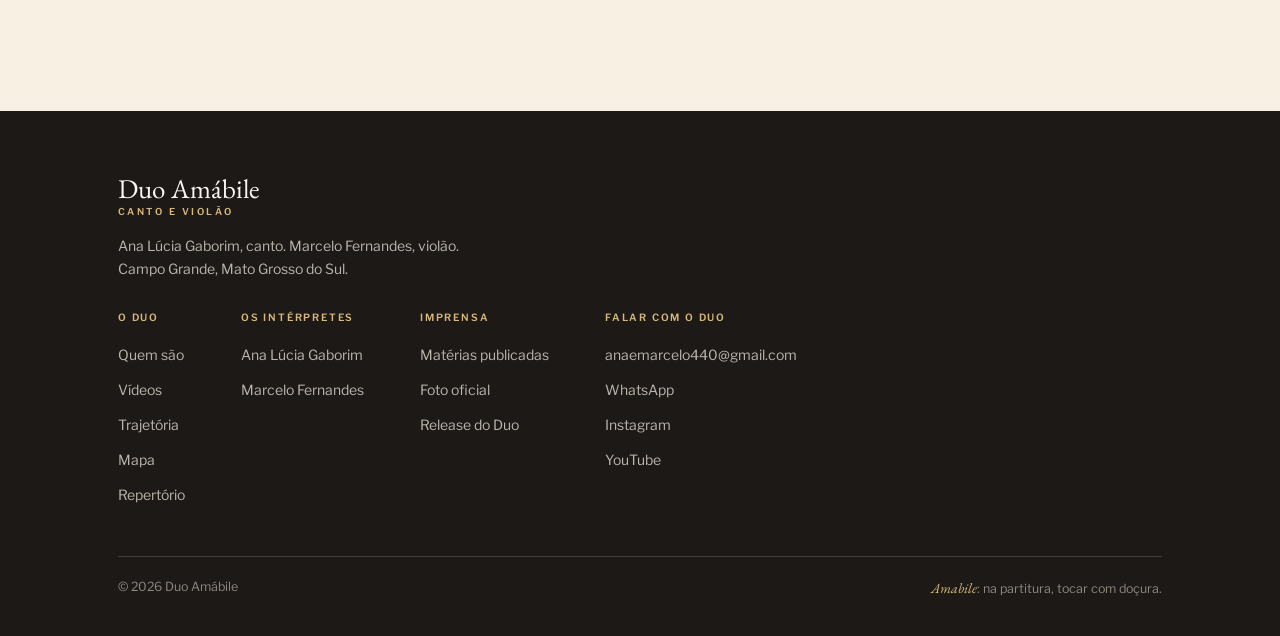
==== commit 8c00f75b: "Trajetória do mais recente para o mais antigo, com 'ver anos anteriores' antes de 2019 Co-Authored-B" ====
--- a/pt/index.html
+++ b/pt/index.html
@@ -147,160 +147,263 @@
       </div>
     </header>
 
-    <ol class="linha">
-
-      <li class="marco marco--foto">
-        <p class="marco__ano">2015</p>
-        <div class="marco__corpo">
-          <div>
-            <div class="marco__cabeca">
-              <h3>SESC Partituras, a estreia</h3>
-              <i class="marco__fio"></i>
-              <p class="marco__onde">Teatro do SESC · Corumbá, MS</p>
-            </div>
-            <p>
-              Convidados para o projeto SESC Partituras, os dois tocaram juntos pela
-              primeira vez: música de câmara brasileira escrita ou arranjada para
-              canto e violão, editada e publicada pelo SESC.
-            </p>
-            <p>
-              Depois vieram apresentações nos <em>campi</em> da UFMS em Chapadão do
-              Sul, Coxim, Paranaíba, Ponta Porã e Três Lagoas. No fim do ano, o Duo
-              encerrou a FETEC no Memorial da Cultura de MS.
+    <ol class="linha" id="linha" data-linha>
+
+      <li class="marco">
+        <p class="marco__ano">2026</p>
+        <div class="marco__corpo">
+          <div>
+            <div class="marco__cabeca">
+              <h3>Entre o rural e o urbano</h3>
+              <i class="marco__fio"></i>
+              <p class="marco__onde">Escolas municipais · agosto e setembro</p>
+            </div>
+            <p>
+              Concertos com as canções de Almir Sater e Chico Buarque em escolas
+              municipais da zona rural e de bairros afastados do Centro. O projeto
+              foi tema de reportagem do “Bom Dia MS”.
+            </p>
+            <p class="marco__links">
+              <a class="link" href="https://globoplay.globo.com/v/14868239/" target="_blank" rel="noopener">Ver a reportagem no Globoplay <svg viewBox="0 0 24 24" aria-hidden="true"><path d="M7 17 17 7m0 0H8m9 0v9" fill="none" stroke="currentColor" stroke-width="2" stroke-linecap="round" stroke-linejoin="round"/></svg></a>
+            </p>
+          </div>
+        </div>
+      </li>
+
+      <li class="marco">
+        <p class="marco__ano">2026</p>
+        <div class="marco__corpo">
+          <div>
+            <div class="marco__cabeca">
+              <h3>Femina Vox e Independência do Paraguai</h3>
+              <i class="marco__fio"></i>
+              <p class="marco__onde">Campo Grande e São Paulo · março e maio</p>
+            </div>
+            <p>
+              O Duo abriu o Femina Vox, evento internacional em Campo Grande, no Teatro
+              Rubens Gil de Camilo, em 16 de março.
+            </p>
+            <p>
+              Em 13 de maio, tocou no Ato Comemorativo da Independência do Paraguai,
+              no Memorial da América Latina, em São Paulo.
+            </p>
+          </div>
+        </div>
+      </li>
+
+      <li class="marco">
+        <p class="marco__ano">2025</p>
+        <div class="marco__corpo">
+          <div>
+            <div class="marco__cabeca">
+              <h3>Cerimônias e aberturas</h3>
+              <i class="marco__fio"></i>
+              <p class="marco__onde">Campo Grande, MS</p>
+            </div>
+            <p>
+              Posse da diretoria da OAB no Teatro Rubens Gil de Camillo, em 29 de
+              janeiro; Semana de Recepção aos alunos de Música da UFMS, no
+              Anfiteatro Luís Felipe de Oliveira, em março; e abertura da COP 30
+              Bioma Pantanal, no Auditório Insted, em 30 de setembro.
+            </p>
+          </div>
+        </div>
+      </li>
+
+      <li class="marco marco--foto">
+        <p class="marco__ano">2025</p>
+        <div class="marco__corpo">
+          <div>
+            <div class="marco__cabeca">
+              <h3>Úmbria: Todi e Deruta</h3>
+              <i class="marco__fio"></i>
+              <p class="marco__onde">Itália · julho</p>
+            </div>
+            <p>
+              Dois concertos na Úmbria: em Todi, no festival <em>Suoni dal
+              legno</em>, e no Museo Regionale della Ceramica, em Deruta.
+            </p>
+          </div>
+          <figure class="marco__foto marco__foto--alta">
+            <img src="../images/t-2025-todi.jpg" alt="O Duo se apresentando ao ar livre em Todi, à noite, junto a um muro de pedra" width="1000" height="1333" loading="lazy">
+            <figcaption>Festival “Suoni dal legno”, Todi, Itália.</figcaption>
+          </figure>
+        </div>
+      </li>
+
+      <li class="marco marco--foto">
+        <p class="marco__ano">2025</p>
+        <div class="marco__corpo">
+          <div>
+            <div class="marco__cabeca">
+              <h3>Berna e Paris</h3>
+              <i class="marco__fio"></i>
+              <p class="marco__onde">Suíça e França · março e abril</p>
+            </div>
+            <p>
+              Em Berna, o concerto foi na residência da Embaixadora do Brasil, para
+              embaixadores de vários países. Em Paris, na Maison de l’Amérique Latine
+              e na Université Sorbonne Nouvelle.
+            </p>
+            <p>
+              No programa, canções de Marcelo Fernandes sobre poemas de Delasnieve
+              Daspet, Raquel Naveira e Rubênio Marcelo, e obras do compositor Otto
+              Pintiaski. Na mesma turnê, Marcelo fez um recital solo no Conservatório
+              de Winterthur.
             </p>
           </div>
           <figure class="marco__foto">
-            <img src="../images/t-2015-sesc.jpg" alt="O Duo no palco do SESC, visto do fundo da plateia" width="960" height="720" loading="lazy">
-            <figcaption>SESC Partituras, o primeiro concerto do Duo.</figcaption>
-          </figure>
-        </div>
-      </li>
-
-      <li class="marco marco--foto">
-        <p class="marco__ano">2016</p>
-        <div class="marco__corpo">
-          <div>
-            <div class="marco__cabeca">
-              <h3>A primeira gravação em estúdio</h3>
-              <i class="marco__fio"></i>
-              <p class="marco__onde">Campo Grande e interior de MS</p>
-            </div>
-            <p>
-              O Duo gravou <em>“As árvores do meu lugar”</em>, poema de Eliane
-              Guaraldo com música de Marcelo Fernandes, para o CD <em>“As canções que
-              fizemos para ela: homenagem a Maria Betânia”</em>, lançado de forma
-              independente por professores e compositores da UFMS.
-            </p>
-            <p>
-              No mesmo ano tocou em eventos acadêmicos e culturais, entre eles o Chá
-              Literário da Academia Sul-mato-grossense de Letras, no Centro Cultural
-              José Otávio Guizzo.
+            <img src="../images/t-2025-bern.jpg" alt="Plateia sentada no salão da residência da Embaixadora do Brasil em Berna" width="1000" height="750" loading="lazy">
+            <figcaption>Residência da Embaixadora do Brasil, Berna, Suíça.</figcaption>
+          </figure>
+        </div>
+      </li>
+
+      <li class="marco marco--foto">
+        <p class="marco__ano">2024</p>
+        <div class="marco__corpo">
+          <div>
+            <div class="marco__cabeca">
+              <h3>Nepomuk, Svatojánské Muzeum</h3>
+              <i class="marco__fio"></i>
+              <p class="marco__onde">República Tcheca · novembro</p>
+            </div>
+            <p>
+              Concerto na programação cultural do museu, a convite do consulado
+              tcheco, na mesma viagem que levou o Duo a Portugal.
+            </p>
+          </div>
+          <figure class="marco__foto marco__foto--alta">
+            <img src="../images/t-2024-nepomuk.jpg" alt="Marcelo com o violão ao lado da anfitriã no salão do Svatojánské Muzeum, em Nepomuk" width="1000" height="1333" loading="lazy">
+            <figcaption>Svatojánské Muzeum, Nepomuk, República Tcheca.</figcaption>
+          </figure>
+        </div>
+      </li>
+
+      <li class="marco marco--foto">
+        <p class="marco__ano">2024</p>
+        <div class="marco__corpo">
+          <div>
+            <div class="marco__cabeca">
+              <h3>Aveiro, Festivais de Outono</h3>
+              <i class="marco__fio"></i>
+              <p class="marco__onde">Igreja das Carmelitas · Portugal · novembro</p>
+            </div>
+            <p>
+              Convite dos Festivais de Outono da Universidade de Aveiro. No programa,
+              canções europeias e brasileiras, entre elas composições de Marcelo
+              Fernandes.
             </p>
           </div>
           <figure class="marco__foto">
-            <img src="../images/t-2016-gravacao.jpg" alt="Ana Lúcia cantando com a partitura nas mãos enquanto Marcelo toca, diante de uma pequena plateia" width="1000" height="750" loading="lazy">
-            <figcaption>Chá Literário da Academia Sul-mato-grossense de Letras.</figcaption>
-          </figure>
-        </div>
-      </li>
-
-      <li class="marco marco--foto">
-        <p class="marco__ano">2017</p>
-        <div class="marco__corpo">
-          <div>
-            <div class="marco__cabeca">
-              <h3>A música brasileira em seis cordas</h3>
-              <i class="marco__fio"></i>
-              <p class="marco__onde">Oito cidades do interior de MS</p>
-            </div>
-            <p>
-              Homenagem a Dilermando Reis, patrocinada pelo FIC, o Fundo de
-              Investimentos Culturais do Estado. De maio a setembro o Duo passou por
-              Bonito, Corguinho, Naviraí, Nova Andradina, Ponta Porã, Rochedo, São
-              Gabriel do Oeste e Sidrolândia.
-            </p>
-            <p>
-              O concerto de encerramento foi no Teatro Glauce Rocha, em Campo Grande,
-              com os convidados Eduardo Martinelli, Luciana Fisher e Renato Oliveira.
-              Em outubro, o Duo voltou ao mesmo teatro para o Movimento Concerto.
-            </p>
-          </div>
-          <figure class="marco__foto marco__foto--alta">
-            <img src="../images/t-2017-dilermando.jpg" alt="Cartaz do projeto A Música Brasileira em Seis Cordas, homenagem a Dilermando Reis" width="1000" height="1000" loading="lazy">
-            <figcaption>Cartaz do projeto, patrocinado pelo FIC/MS.</figcaption>
-          </figure>
-        </div>
-      </li>
-
-      <li class="marco marco--foto">
-        <p class="marco__ano">2019</p>
-        <div class="marco__corpo">
-          <div>
-            <div class="marco__cabeca">
-              <h3>Canções poéticas e imagens modernistas</h3>
-              <i class="marco__fio"></i>
-              <p class="marco__onde">Pontos turísticos de Campo Grande · FMIC</p>
-            </div>
-            <p>
-              Contemplado pelo Fundo Municipal de Investimentos Culturais, o projeto
-              rendeu uma série de vídeos gravados em pontos turísticos da cidade, com
-              o violinista Heitor Lotti e a cantora lírica Andressa Chinzarian.
-            </p>
-            <p>
-              Em junho, <em>“Fogo da Poesia”</em> estreou na Academia Brasileira de
-              Letras de Mato Grosso do Sul, com transmissão pela TV Pantanal.
+            <img src="../images/t-2024-aveiro.jpg" alt="O Duo com uma intérprete convidada diante da talha dourada da Igreja das Carmelitas, em Aveiro" width="1200" height="800" loading="lazy">
+            <figcaption>Igreja das Carmelitas, Aveiro, Portugal.</figcaption>
+          </figure>
+        </div>
+      </li>
+
+      <li class="marco marco--foto">
+        <p class="marco__ano">2024</p>
+        <div class="marco__corpo">
+          <div>
+            <div class="marco__cabeca">
+              <h3>Projeto ALMAR: fados</h3>
+              <i class="marco__fio"></i>
+              <p class="marco__onde">SESC Prosa · 8 de outubro</p>
+            </div>
+            <p>
+              Um concerto de fados portugueses com os poetas Rubênio Marcelo e Ana
+              Maria Bernardelli e músicos convidados: a soprano Luciana Fisher, Luiz
+              Sayd e Joel Mendes.
             </p>
           </div>
           <figure class="marco__foto">
-            <img src="../images/t-2019-poesia.jpg" alt="Ana Lúcia ao microfone e Marcelo ao violão em recital ao ar livre" width="1000" height="562" loading="lazy">
-            <figcaption>Recital do Duo em 2019.</figcaption>
-          </figure>
-        </div>
-      </li>
-
-      <li class="marco">
-        <p class="marco__ano">2020<span>2021</span></p>
-        <div class="marco__corpo">
-          <div>
-            <div class="marco__cabeca">
-              <h3>Concertos sem plateia</h3>
-              <i class="marco__fio"></i>
-              <p class="marco__onde">Teatro Glauce Rocha · transmissão ao vivo</p>
-            </div>
-            <p>
-              Na pandemia o Duo continuou tocando no Movimento Concerto on-line:
-              apresentações no Teatro Glauce Rocha, sem público, transmitidas ao vivo
-              pela TV UFMS. Duas delas estão na <a href="videos.html">página de
-              vídeos</a>.
-            </p>
-          </div>
-        </div>
-      </li>
-
-      <li class="marco">
-        <p class="marco__ano">2021</p>
-        <div class="marco__corpo">
-          <div>
-            <div class="marco__cabeca">
-              <h3>“Ode a Campo Grande” vira clipe</h3>
-              <i class="marco__fio"></i>
-              <p class="marco__onde">Programa Meu Mato Grosso do Sul · TV Morena</p>
-            </div>
-            <p>
-              A canção, com música de Marcelo Fernandes sobre poema de Rubênio
-              Marcelo, foi escolhida para o aniversário da capital. O Duo gravou em
-              estúdio e ela virou clipe.
-            </p>
-            <p>
-              Nessa época Marcelo escreveu uma série de canções para o Duo sobre
-              poemas de Delasnieve Daspet, Rubênio Marcelo e Carlos Nejar, cantadas na
-              Academia Sul-mato-grossense de Letras e em eventos da AFLAMS. O Duo
-              também tocou ao vivo no “Tudo de Bom”, do SBT.
+            <img src="../images/t-2024-almar.jpg" alt="O Duo em cena com músicos convidados no palco do SESC Prosa" width="1000" height="562" loading="lazy">
+            <figcaption>Lançamento do livro do projeto ALMAR, SESC Prosa.</figcaption>
+          </figure>
+        </div>
+      </li>
+
+      <li class="marco marco--foto">
+        <p class="marco__ano">2023</p>
+        <div class="marco__corpo">
+          <div>
+            <div class="marco__cabeca">
+              <h3>Memorial da América Latina</h3>
+              <i class="marco__fio"></i>
+              <p class="marco__onde">São Paulo · setembro</p>
+            </div>
+            <p>
+              O Duo abriu o VIII IFLAC World Brazil Peace Congress, com o violinista
+              Heitor Lotti como convidado.
+            </p>
+            <p>
+              Ainda em 2023, o Duo gravou duas canções de Marcelo sobre poemas de
+              Raquel Naveira, “Guaicurus” e “O Andarilho das Américas”, para o CD
+              <em>“Cabeza de Vaca, Andarilho das Américas”</em>, produzido por Moacir
+              Lacerda e lançado no Teatro Glauce Rocha.
             </p>
             <p class="marco__links">
-              <a class="link" href="https://globoplay.globo.com/v/9812447/" target="_blank" rel="noopener">Ver o clipe no Globoplay <svg viewBox="0 0 24 24" aria-hidden="true"><path d="M7 17 17 7m0 0H8m9 0v9" fill="none" stroke="currentColor" stroke-width="2" stroke-linecap="round" stroke-linejoin="round"/></svg></a>
-            </p>
-          </div>
+              <a class="link" href="https://open.spotify.com/track/1JE72SOaCuroxG6hcM31cb" target="_blank" rel="noopener">Ouvir “Guaicurus” no Spotify <svg viewBox="0 0 24 24" aria-hidden="true"><path d="M7 17 17 7m0 0H8m9 0v9" fill="none" stroke="currentColor" stroke-width="2" stroke-linecap="round" stroke-linejoin="round"/></svg></a>
+              <a class="link" href="https://open.spotify.com/track/7kzAIVdac7UPBhdPkfzWRC" target="_blank" rel="noopener">Ouvir “O Andarilho das Américas” no Spotify <svg viewBox="0 0 24 24" aria-hidden="true"><path d="M7 17 17 7m0 0H8m9 0v9" fill="none" stroke="currentColor" stroke-width="2" stroke-linecap="round" stroke-linejoin="round"/></svg></a>
+            </p>
+          </div>
+          <figure class="marco__foto">
+            <img src="../images/t-2023-saopaulo.jpg" alt="Palco iluminado em azul no Memorial da América Latina, visto da plateia" width="1000" height="750" loading="lazy">
+            <figcaption>Memorial da América Latina, São Paulo.</figcaption>
+          </figure>
+        </div>
+      </li>
+
+      <li class="marco marco--foto">
+        <p class="marco__ano">2023</p>
+        <div class="marco__corpo">
+          <div>
+            <div class="marco__cabeca">
+              <h3>Cem anos de Semana de Arte Moderna em Terras Pantaneiras</h3>
+              <i class="marco__fio"></i>
+              <p class="marco__onde">Seis cidades de MS</p>
+            </div>
+            <p>
+              Com o apoio do FIC, o Duo voltou ao interior: Aquidauana, Corumbá,
+              Coxim, Dourados, Ponta Porã e Três Lagoas, em parceria com a UEMS, o
+              IFMS e a UFMS. Todos os concertos foram gratuitos.
+            </p>
+            <p>
+              O encerramento, em 11 de outubro, comemorou a divisão do estado no
+              Bioparque Pantanal, com o teatro lotado.
+            </p>
+          </div>
+          <figure class="marco__foto">
+            <img src="../images/t-2023-bioparque.jpg" alt="Teatro lotado no Bioparque Pantanal durante o concerto de encerramento" width="1200" height="900" loading="lazy">
+            <figcaption>Encerramento no Bioparque Pantanal, 11 de outubro de 2023.</figcaption>
+          </figure>
+        </div>
+      </li>
+
+      <li class="marco marco--foto">
+        <p class="marco__ano">2023</p>
+        <div class="marco__corpo">
+          <div>
+            <div class="marco__cabeca">
+              <h3>Academia Brasileira de Letras, no Rio</h3>
+              <i class="marco__fio"></i>
+              <p class="marco__onde">ABL e PEN Clube do Brasil · Rio de Janeiro</p>
+            </div>
+            <p>
+              O Duo tocou na sede do PEN Clube do Brasil, na criação do PEN Clube
+              Centro-Oeste, e na Academia Brasileira de Letras, onde estreou uma obra
+              de Marcelo Fernandes sobre poema de Carlos Nejar.
+            </p>
+            <p>
+              Em abril, tinha aberto o Festival Internacional de Violão, no Teatro
+              Glauce Rocha.
+            </p>
+          </div>
+          <figure class="marco__foto">
+            <img src="../images/t-2023-rio.jpg" alt="Ana Lúcia e Marcelo no Rio de Janeiro, com o Pão de Açúcar ao fundo" width="1000" height="706" loading="lazy">
+            <figcaption>Rio de Janeiro, 2023.</figcaption>
+          </figure>
         </div>
       </li>
 
@@ -332,265 +435,166 @@
         </div>
       </li>
 
-      <li class="marco marco--foto">
-        <p class="marco__ano">2023</p>
-        <div class="marco__corpo">
-          <div>
-            <div class="marco__cabeca">
-              <h3>Academia Brasileira de Letras, no Rio</h3>
-              <i class="marco__fio"></i>
-              <p class="marco__onde">ABL e PEN Clube do Brasil · Rio de Janeiro</p>
-            </div>
-            <p>
-              O Duo tocou na sede do PEN Clube do Brasil, na criação do PEN Clube
-              Centro-Oeste, e na Academia Brasileira de Letras, onde estreou uma obra
-              de Marcelo Fernandes sobre poema de Carlos Nejar.
-            </p>
-            <p>
-              Em abril, tinha aberto o Festival Internacional de Violão, no Teatro
-              Glauce Rocha.
+      <li class="marco">
+        <p class="marco__ano">2021</p>
+        <div class="marco__corpo">
+          <div>
+            <div class="marco__cabeca">
+              <h3>“Ode a Campo Grande” vira clipe</h3>
+              <i class="marco__fio"></i>
+              <p class="marco__onde">Programa Meu Mato Grosso do Sul · TV Morena</p>
+            </div>
+            <p>
+              A canção, com música de Marcelo Fernandes sobre poema de Rubênio
+              Marcelo, foi escolhida para o aniversário da capital. O Duo gravou em
+              estúdio e ela virou clipe.
+            </p>
+            <p>
+              Nessa época Marcelo escreveu uma série de canções para o Duo sobre
+              poemas de Delasnieve Daspet, Rubênio Marcelo e Carlos Nejar, cantadas na
+              Academia Sul-mato-grossense de Letras e em eventos da AFLAMS. O Duo
+              também tocou ao vivo no “Tudo de Bom”, do SBT.
+            </p>
+            <p class="marco__links">
+              <a class="link" href="https://globoplay.globo.com/v/9812447/" target="_blank" rel="noopener">Ver o clipe no Globoplay <svg viewBox="0 0 24 24" aria-hidden="true"><path d="M7 17 17 7m0 0H8m9 0v9" fill="none" stroke="currentColor" stroke-width="2" stroke-linecap="round" stroke-linejoin="round"/></svg></a>
+            </p>
+          </div>
+        </div>
+      </li>
+
+      <li class="marco">
+        <p class="marco__ano">2020<span>2021</span></p>
+        <div class="marco__corpo">
+          <div>
+            <div class="marco__cabeca">
+              <h3>Concertos sem plateia</h3>
+              <i class="marco__fio"></i>
+              <p class="marco__onde">Teatro Glauce Rocha · transmissão ao vivo</p>
+            </div>
+            <p>
+              Na pandemia o Duo continuou tocando no Movimento Concerto on-line:
+              apresentações no Teatro Glauce Rocha, sem público, transmitidas ao vivo
+              pela TV UFMS. Duas delas estão na <a href="videos.html">página de
+              vídeos</a>.
+            </p>
+          </div>
+        </div>
+      </li>
+
+      <li data-corte class="marco marco--foto">
+        <p class="marco__ano">2019</p>
+        <div class="marco__corpo">
+          <div>
+            <div class="marco__cabeca">
+              <h3>Canções poéticas e imagens modernistas</h3>
+              <i class="marco__fio"></i>
+              <p class="marco__onde">Pontos turísticos de Campo Grande · FMIC</p>
+            </div>
+            <p>
+              Contemplado pelo Fundo Municipal de Investimentos Culturais, o projeto
+              rendeu uma série de vídeos gravados em pontos turísticos da cidade, com
+              o violinista Heitor Lotti e a cantora lírica Andressa Chinzarian.
+            </p>
+            <p>
+              Em junho, <em>“Fogo da Poesia”</em> estreou na Academia Brasileira de
+              Letras de Mato Grosso do Sul, com transmissão pela TV Pantanal.
             </p>
           </div>
           <figure class="marco__foto">
-            <img src="../images/t-2023-rio.jpg" alt="Ana Lúcia e Marcelo no Rio de Janeiro, com o Pão de Açúcar ao fundo" width="1000" height="706" loading="lazy">
-            <figcaption>Rio de Janeiro, 2023.</figcaption>
-          </figure>
-        </div>
-      </li>
-
-      <li class="marco marco--foto">
-        <p class="marco__ano">2023</p>
-        <div class="marco__corpo">
-          <div>
-            <div class="marco__cabeca">
-              <h3>Cem anos de Semana de Arte Moderna em Terras Pantaneiras</h3>
-              <i class="marco__fio"></i>
-              <p class="marco__onde">Seis cidades de MS</p>
-            </div>
-            <p>
-              Com o apoio do FIC, o Duo voltou ao interior: Aquidauana, Corumbá,
-              Coxim, Dourados, Ponta Porã e Três Lagoas, em parceria com a UEMS, o
-              IFMS e a UFMS. Todos os concertos foram gratuitos.
-            </p>
-            <p>
-              O encerramento, em 11 de outubro, comemorou a divisão do estado no
-              Bioparque Pantanal, com o teatro lotado.
+            <img src="../images/t-2019-poesia.jpg" alt="Ana Lúcia ao microfone e Marcelo ao violão em recital ao ar livre" width="1000" height="562" loading="lazy">
+            <figcaption>Recital do Duo em 2019.</figcaption>
+          </figure>
+        </div>
+      </li>
+
+      <li class="marco marco--foto">
+        <p class="marco__ano">2017</p>
+        <div class="marco__corpo">
+          <div>
+            <div class="marco__cabeca">
+              <h3>A música brasileira em seis cordas</h3>
+              <i class="marco__fio"></i>
+              <p class="marco__onde">Oito cidades do interior de MS</p>
+            </div>
+            <p>
+              Homenagem a Dilermando Reis, patrocinada pelo FIC, o Fundo de
+              Investimentos Culturais do Estado. De maio a setembro o Duo passou por
+              Bonito, Corguinho, Naviraí, Nova Andradina, Ponta Porã, Rochedo, São
+              Gabriel do Oeste e Sidrolândia.
+            </p>
+            <p>
+              O concerto de encerramento foi no Teatro Glauce Rocha, em Campo Grande,
+              com os convidados Eduardo Martinelli, Luciana Fisher e Renato Oliveira.
+              Em outubro, o Duo voltou ao mesmo teatro para o Movimento Concerto.
+            </p>
+          </div>
+          <figure class="marco__foto marco__foto--alta">
+            <img src="../images/t-2017-dilermando.jpg" alt="Cartaz do projeto A Música Brasileira em Seis Cordas, homenagem a Dilermando Reis" width="1000" height="1000" loading="lazy">
+            <figcaption>Cartaz do projeto, patrocinado pelo FIC/MS.</figcaption>
+          </figure>
+        </div>
+      </li>
+
+      <li class="marco marco--foto">
+        <p class="marco__ano">2016</p>
+        <div class="marco__corpo">
+          <div>
+            <div class="marco__cabeca">
+              <h3>A primeira gravação em estúdio</h3>
+              <i class="marco__fio"></i>
+              <p class="marco__onde">Campo Grande e interior de MS</p>
+            </div>
+            <p>
+              O Duo gravou <em>“As árvores do meu lugar”</em>, poema de Eliane
+              Guaraldo com música de Marcelo Fernandes, para o CD <em>“As canções que
+              fizemos para ela: homenagem a Maria Betânia”</em>, lançado de forma
+              independente por professores e compositores da UFMS.
+            </p>
+            <p>
+              No mesmo ano tocou em eventos acadêmicos e culturais, entre eles o Chá
+              Literário da Academia Sul-mato-grossense de Letras, no Centro Cultural
+              José Otávio Guizzo.
             </p>
           </div>
           <figure class="marco__foto">
-            <img src="../images/t-2023-bioparque.jpg" alt="Teatro lotado no Bioparque Pantanal durante o concerto de encerramento" width="1200" height="900" loading="lazy">
-            <figcaption>Encerramento no Bioparque Pantanal, 11 de outubro de 2023.</figcaption>
-          </figure>
-        </div>
-      </li>
-
-      <li class="marco marco--foto">
-        <p class="marco__ano">2023</p>
-        <div class="marco__corpo">
-          <div>
-            <div class="marco__cabeca">
-              <h3>Memorial da América Latina</h3>
-              <i class="marco__fio"></i>
-              <p class="marco__onde">São Paulo · setembro</p>
-            </div>
-            <p>
-              O Duo abriu o VIII IFLAC World Brazil Peace Congress, com o violinista
-              Heitor Lotti como convidado.
-            </p>
-            <p>
-              Ainda em 2023, o Duo gravou duas canções de Marcelo sobre poemas de
-              Raquel Naveira, “Guaicurus” e “O Andarilho das Américas”, para o CD
-              <em>“Cabeza de Vaca, Andarilho das Américas”</em>, produzido por Moacir
-              Lacerda e lançado no Teatro Glauce Rocha.
-            </p>
-            <p class="marco__links">
-              <a class="link" href="https://open.spotify.com/track/1JE72SOaCuroxG6hcM31cb" target="_blank" rel="noopener">Ouvir “Guaicurus” no Spotify <svg viewBox="0 0 24 24" aria-hidden="true"><path d="M7 17 17 7m0 0H8m9 0v9" fill="none" stroke="currentColor" stroke-width="2" stroke-linecap="round" stroke-linejoin="round"/></svg></a>
-              <a class="link" href="https://open.spotify.com/track/7kzAIVdac7UPBhdPkfzWRC" target="_blank" rel="noopener">Ouvir “O Andarilho das Américas” no Spotify <svg viewBox="0 0 24 24" aria-hidden="true"><path d="M7 17 17 7m0 0H8m9 0v9" fill="none" stroke="currentColor" stroke-width="2" stroke-linecap="round" stroke-linejoin="round"/></svg></a>
+            <img src="../images/t-2016-gravacao.jpg" alt="Ana Lúcia cantando com a partitura nas mãos enquanto Marcelo toca, diante de uma pequena plateia" width="1000" height="750" loading="lazy">
+            <figcaption>Chá Literário da Academia Sul-mato-grossense de Letras.</figcaption>
+          </figure>
+        </div>
+      </li>
+
+      <li class="marco marco--foto">
+        <p class="marco__ano">2015</p>
+        <div class="marco__corpo">
+          <div>
+            <div class="marco__cabeca">
+              <h3>SESC Partituras, a estreia</h3>
+              <i class="marco__fio"></i>
+              <p class="marco__onde">Teatro do SESC · Corumbá, MS</p>
+            </div>
+            <p>
+              Convidados para o projeto SESC Partituras, os dois tocaram juntos pela
+              primeira vez: música de câmara brasileira escrita ou arranjada para
+              canto e violão, editada e publicada pelo SESC.
+            </p>
+            <p>
+              Depois vieram apresentações nos <em>campi</em> da UFMS em Chapadão do
+              Sul, Coxim, Paranaíba, Ponta Porã e Três Lagoas. No fim do ano, o Duo
+              encerrou a FETEC no Memorial da Cultura de MS.
             </p>
           </div>
           <figure class="marco__foto">
-            <img src="../images/t-2023-saopaulo.jpg" alt="Palco iluminado em azul no Memorial da América Latina, visto da plateia" width="1000" height="750" loading="lazy">
-            <figcaption>Memorial da América Latina, São Paulo.</figcaption>
-          </figure>
-        </div>
-      </li>
-
-      <li class="marco marco--foto">
-        <p class="marco__ano">2024</p>
-        <div class="marco__corpo">
-          <div>
-            <div class="marco__cabeca">
-              <h3>Projeto ALMAR: fados</h3>
-              <i class="marco__fio"></i>
-              <p class="marco__onde">SESC Prosa · 8 de outubro</p>
-            </div>
-            <p>
-              Um concerto de fados portugueses com os poetas Rubênio Marcelo e Ana
-              Maria Bernardelli e músicos convidados: a soprano Luciana Fisher, Luiz
-              Sayd e Joel Mendes.
-            </p>
-          </div>
-          <figure class="marco__foto">
-            <img src="../images/t-2024-almar.jpg" alt="O Duo em cena com músicos convidados no palco do SESC Prosa" width="1000" height="562" loading="lazy">
-            <figcaption>Lançamento do livro do projeto ALMAR, SESC Prosa.</figcaption>
-          </figure>
-        </div>
-      </li>
-
-      <li class="marco marco--foto">
-        <p class="marco__ano">2024</p>
-        <div class="marco__corpo">
-          <div>
-            <div class="marco__cabeca">
-              <h3>Aveiro, Festivais de Outono</h3>
-              <i class="marco__fio"></i>
-              <p class="marco__onde">Igreja das Carmelitas · Portugal · novembro</p>
-            </div>
-            <p>
-              Convite dos Festivais de Outono da Universidade de Aveiro. No programa,
-              canções europeias e brasileiras, entre elas composições de Marcelo
-              Fernandes.
-            </p>
-          </div>
-          <figure class="marco__foto">
-            <img src="../images/t-2024-aveiro.jpg" alt="O Duo com uma intérprete convidada diante da talha dourada da Igreja das Carmelitas, em Aveiro" width="1200" height="800" loading="lazy">
-            <figcaption>Igreja das Carmelitas, Aveiro, Portugal.</figcaption>
-          </figure>
-        </div>
-      </li>
-
-      <li class="marco marco--foto">
-        <p class="marco__ano">2024</p>
-        <div class="marco__corpo">
-          <div>
-            <div class="marco__cabeca">
-              <h3>Nepomuk, Svatojánské Muzeum</h3>
-              <i class="marco__fio"></i>
-              <p class="marco__onde">República Tcheca · novembro</p>
-            </div>
-            <p>
-              Concerto na programação cultural do museu, a convite do consulado
-              tcheco, na mesma viagem que levou o Duo a Portugal.
-            </p>
-          </div>
-          <figure class="marco__foto marco__foto--alta">
-            <img src="../images/t-2024-nepomuk.jpg" alt="Marcelo com o violão ao lado da anfitriã no salão do Svatojánské Muzeum, em Nepomuk" width="1000" height="1333" loading="lazy">
-            <figcaption>Svatojánské Muzeum, Nepomuk, República Tcheca.</figcaption>
-          </figure>
-        </div>
-      </li>
-
-      <li class="marco marco--foto">
-        <p class="marco__ano">2025</p>
-        <div class="marco__corpo">
-          <div>
-            <div class="marco__cabeca">
-              <h3>Berna e Paris</h3>
-              <i class="marco__fio"></i>
-              <p class="marco__onde">Suíça e França · março e abril</p>
-            </div>
-            <p>
-              Em Berna, o concerto foi na residência da Embaixadora do Brasil, para
-              embaixadores de vários países. Em Paris, na Maison de l’Amérique Latine
-              e na Université Sorbonne Nouvelle.
-            </p>
-            <p>
-              No programa, canções de Marcelo Fernandes sobre poemas de Delasnieve
-              Daspet, Raquel Naveira e Rubênio Marcelo, e obras do compositor Otto
-              Pintiaski. Na mesma turnê, Marcelo fez um recital solo no Conservatório
-              de Winterthur.
-            </p>
-          </div>
-          <figure class="marco__foto">
-            <img src="../images/t-2025-bern.jpg" alt="Plateia sentada no salão da residência da Embaixadora do Brasil em Berna" width="1000" height="750" loading="lazy">
-            <figcaption>Residência da Embaixadora do Brasil, Berna, Suíça.</figcaption>
-          </figure>
-        </div>
-      </li>
-
-      <li class="marco marco--foto">
-        <p class="marco__ano">2025</p>
-        <div class="marco__corpo">
-          <div>
-            <div class="marco__cabeca">
-              <h3>Úmbria: Todi e Deruta</h3>
-              <i class="marco__fio"></i>
-              <p class="marco__onde">Itália · julho</p>
-            </div>
-            <p>
-              Dois concertos na Úmbria: em Todi, no festival <em>Suoni dal
-              legno</em>, e no Museo Regionale della Ceramica, em Deruta.
-            </p>
-          </div>
-          <figure class="marco__foto marco__foto--alta">
-            <img src="../images/t-2025-todi.jpg" alt="O Duo se apresentando ao ar livre em Todi, à noite, junto a um muro de pedra" width="1000" height="1333" loading="lazy">
-            <figcaption>Festival “Suoni dal legno”, Todi, Itália.</figcaption>
-          </figure>
-        </div>
-      </li>
-
-      <li class="marco">
-        <p class="marco__ano">2025</p>
-        <div class="marco__corpo">
-          <div>
-            <div class="marco__cabeca">
-              <h3>Cerimônias e aberturas</h3>
-              <i class="marco__fio"></i>
-              <p class="marco__onde">Campo Grande, MS</p>
-            </div>
-            <p>
-              Posse da diretoria da OAB no Teatro Rubens Gil de Camillo, em 29 de
-              janeiro; Semana de Recepção aos alunos de Música da UFMS, no
-              Anfiteatro Luís Felipe de Oliveira, em março; e abertura da COP 30
-              Bioma Pantanal, no Auditório Insted, em 30 de setembro.
-            </p>
-          </div>
-        </div>
-      </li>
-
-      <li class="marco">
-        <p class="marco__ano">2026</p>
-        <div class="marco__corpo">
-          <div>
-            <div class="marco__cabeca">
-              <h3>Femina Vox e Independência do Paraguai</h3>
-              <i class="marco__fio"></i>
-              <p class="marco__onde">Campo Grande e São Paulo · março e maio</p>
-            </div>
-            <p>
-              O Duo abriu o Femina Vox, evento internacional em Campo Grande, no Teatro
-              Rubens Gil de Camilo, em 16 de março.
-            </p>
-            <p>
-              Em 13 de maio, tocou no Ato Comemorativo da Independência do Paraguai,
-              no Memorial da América Latina, em São Paulo.
-            </p>
-          </div>
-        </div>
-      </li>
-
-      <li class="marco">
-        <p class="marco__ano">2026</p>
-        <div class="marco__corpo">
-          <div>
-            <div class="marco__cabeca">
-              <h3>Entre o rural e o urbano</h3>
-              <i class="marco__fio"></i>
-              <p class="marco__onde">Escolas municipais · agosto e setembro</p>
-            </div>
-            <p>
-              Concertos com as canções de Almir Sater e Chico Buarque em escolas
-              municipais da zona rural e de bairros afastados do Centro. O projeto
-              foi tema de reportagem do “Bom Dia MS”.
-            </p>
-            <p class="marco__links">
-              <a class="link" href="https://globoplay.globo.com/v/14868239/" target="_blank" rel="noopener">Ver a reportagem no Globoplay <svg viewBox="0 0 24 24" aria-hidden="true"><path d="M7 17 17 7m0 0H8m9 0v9" fill="none" stroke="currentColor" stroke-width="2" stroke-linecap="round" stroke-linejoin="round"/></svg></a>
-            </p>
-          </div>
+            <img src="../images/t-2015-sesc.jpg" alt="O Duo no palco do SESC, visto do fundo da plateia" width="960" height="720" loading="lazy">
+            <figcaption>SESC Partituras, o primeiro concerto do Duo.</figcaption>
+          </figure>
         </div>
       </li>
 
     </ol>
+
+    <div class="linha__mais" data-linha-mais hidden>
+      <button class="btn" type="button" aria-controls="linha" aria-expanded="false">Ver os anos anteriores (2015 a 2019)</button>
+    </div>
   </div>
 </section>
 
--- a/css/style.css
+++ b/css/style.css
@@ -476,6 +476,20 @@
   .marco__ano span{ display:inline; font-size:1em; margin-left:8px; }
 }
 
+/* Ler mais: do marco com data-corte para baixo fica recolhido, sumindo
+   num degradê. O JavaScript põe a altura; sem ele a lista vem inteira. */
+.linha.is-recolhida,
+.linha.is-abrindo{ overflow:hidden; }
+.linha.is-recolhida{
+  -webkit-mask-image:linear-gradient(to bottom,#000 calc(100% - 240px),transparent);
+          mask-image:linear-gradient(to bottom,#000 calc(100% - 240px),transparent);
+}
+.linha.is-abrindo{ transition:max-height .6s cubic-bezier(.22,.61,.36,1); }
+.linha__mais{ display:flex; justify-content:center; margin-top:clamp(6px,1.5vw,14px); }
+.linha__mais[hidden]{ display:none; }
+.marco[tabindex="-1"]:focus{ outline:none; }
+@media (prefers-reduced-motion:reduce){ .linha.is-abrindo{ transition:none; } }
+
 /* ==========================================================================
    7. MAPA
    ========================================================================== */
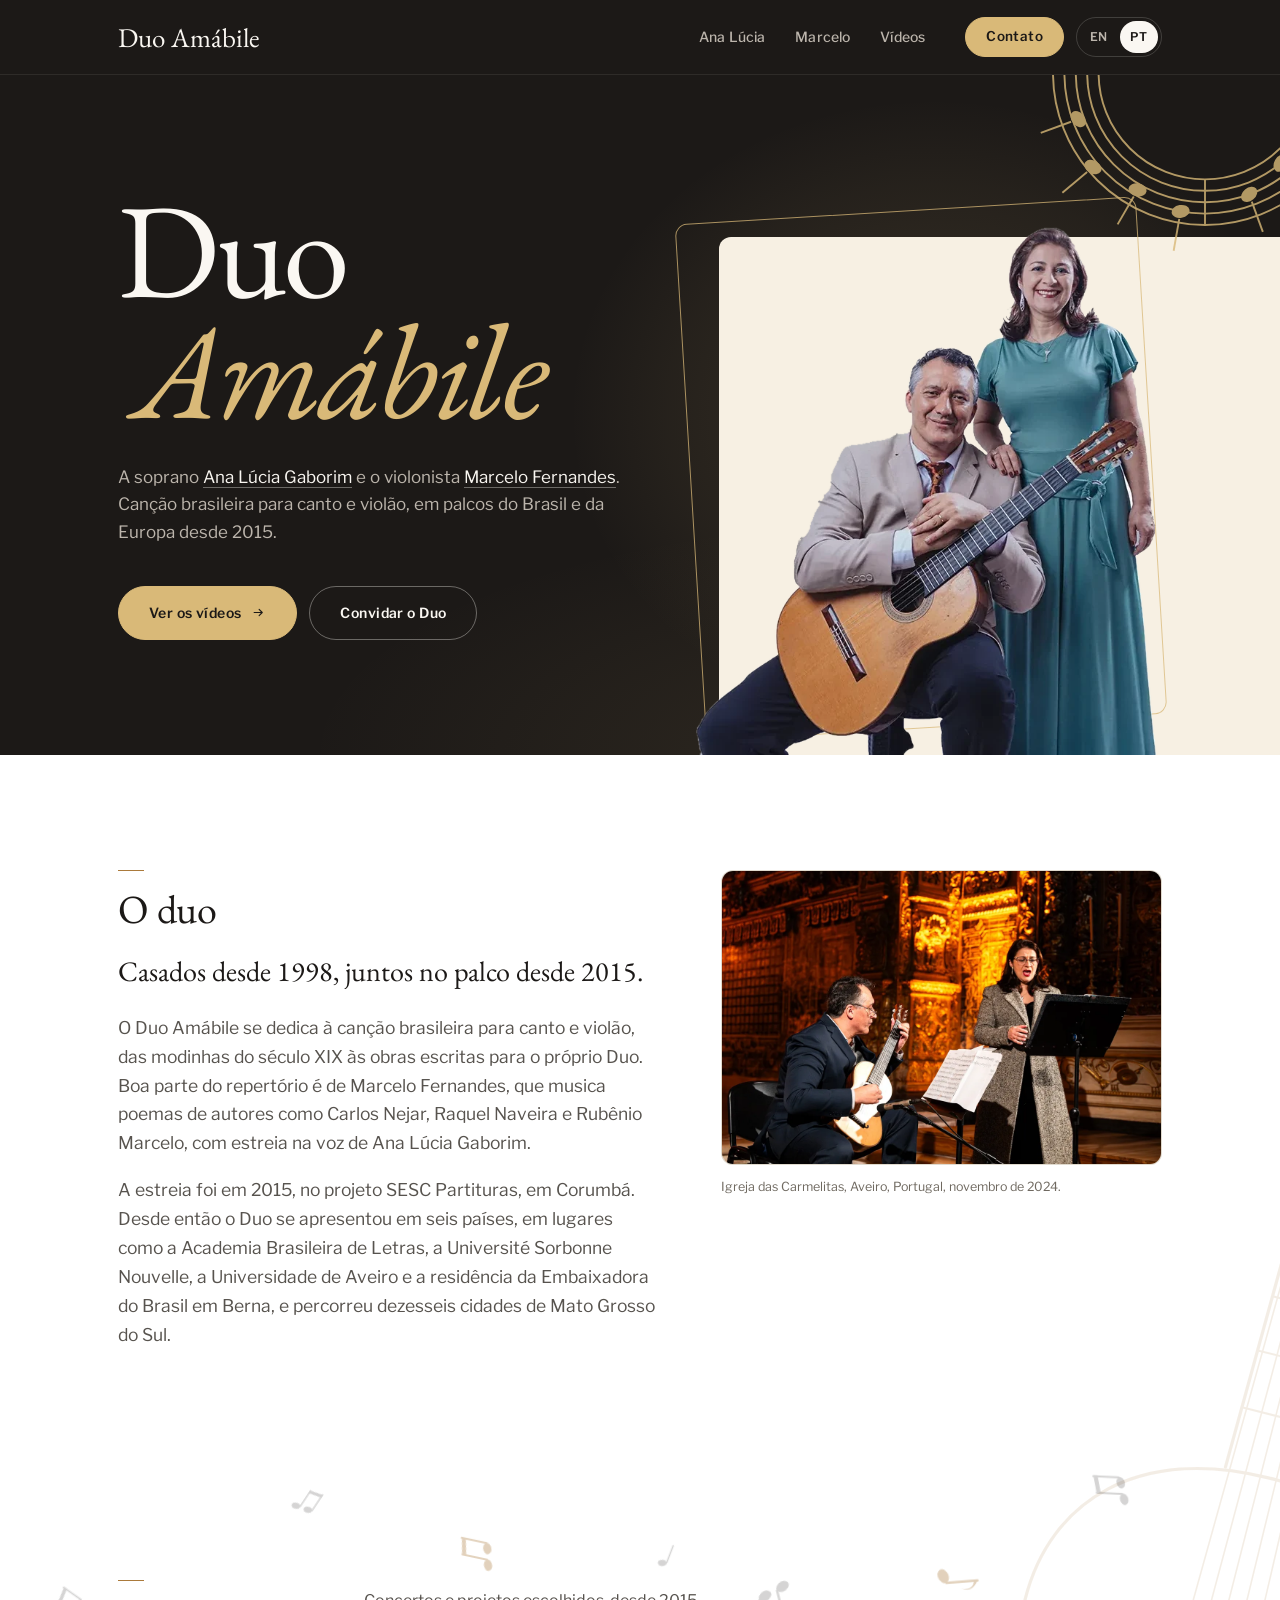
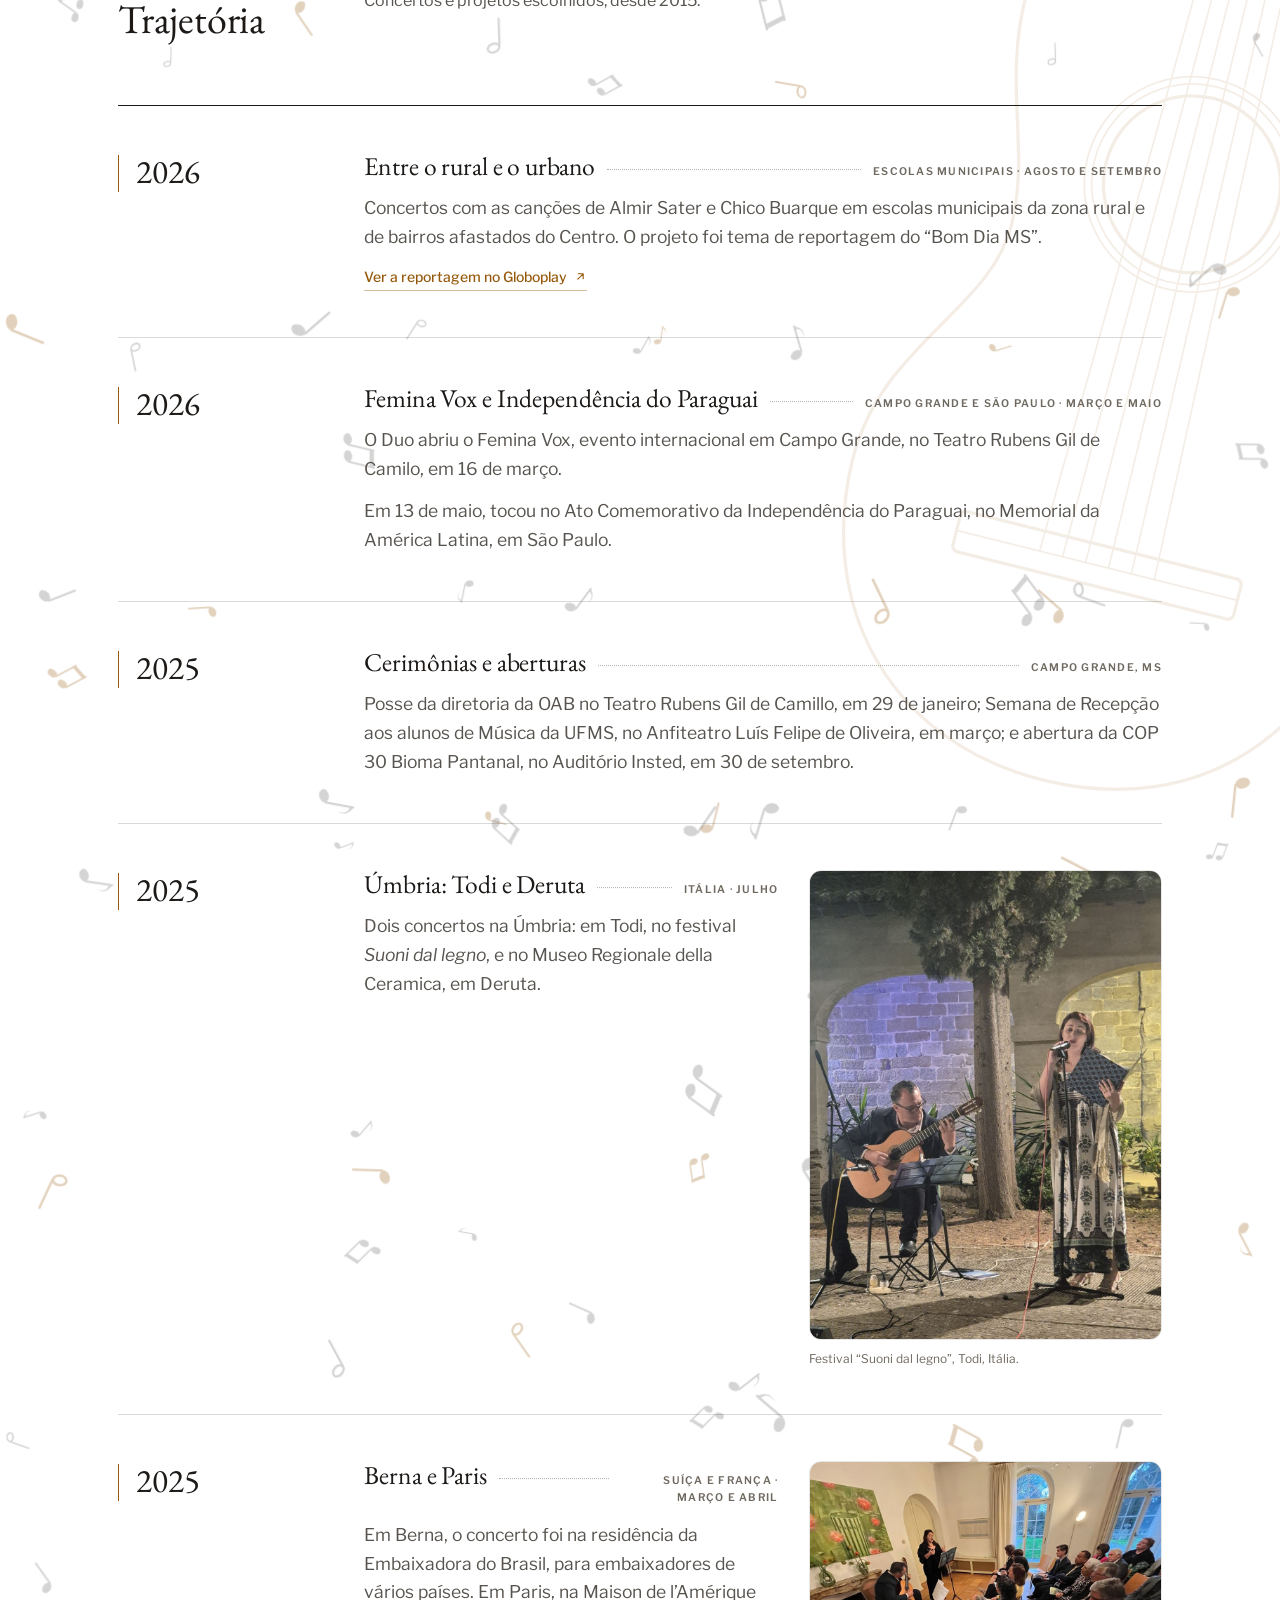
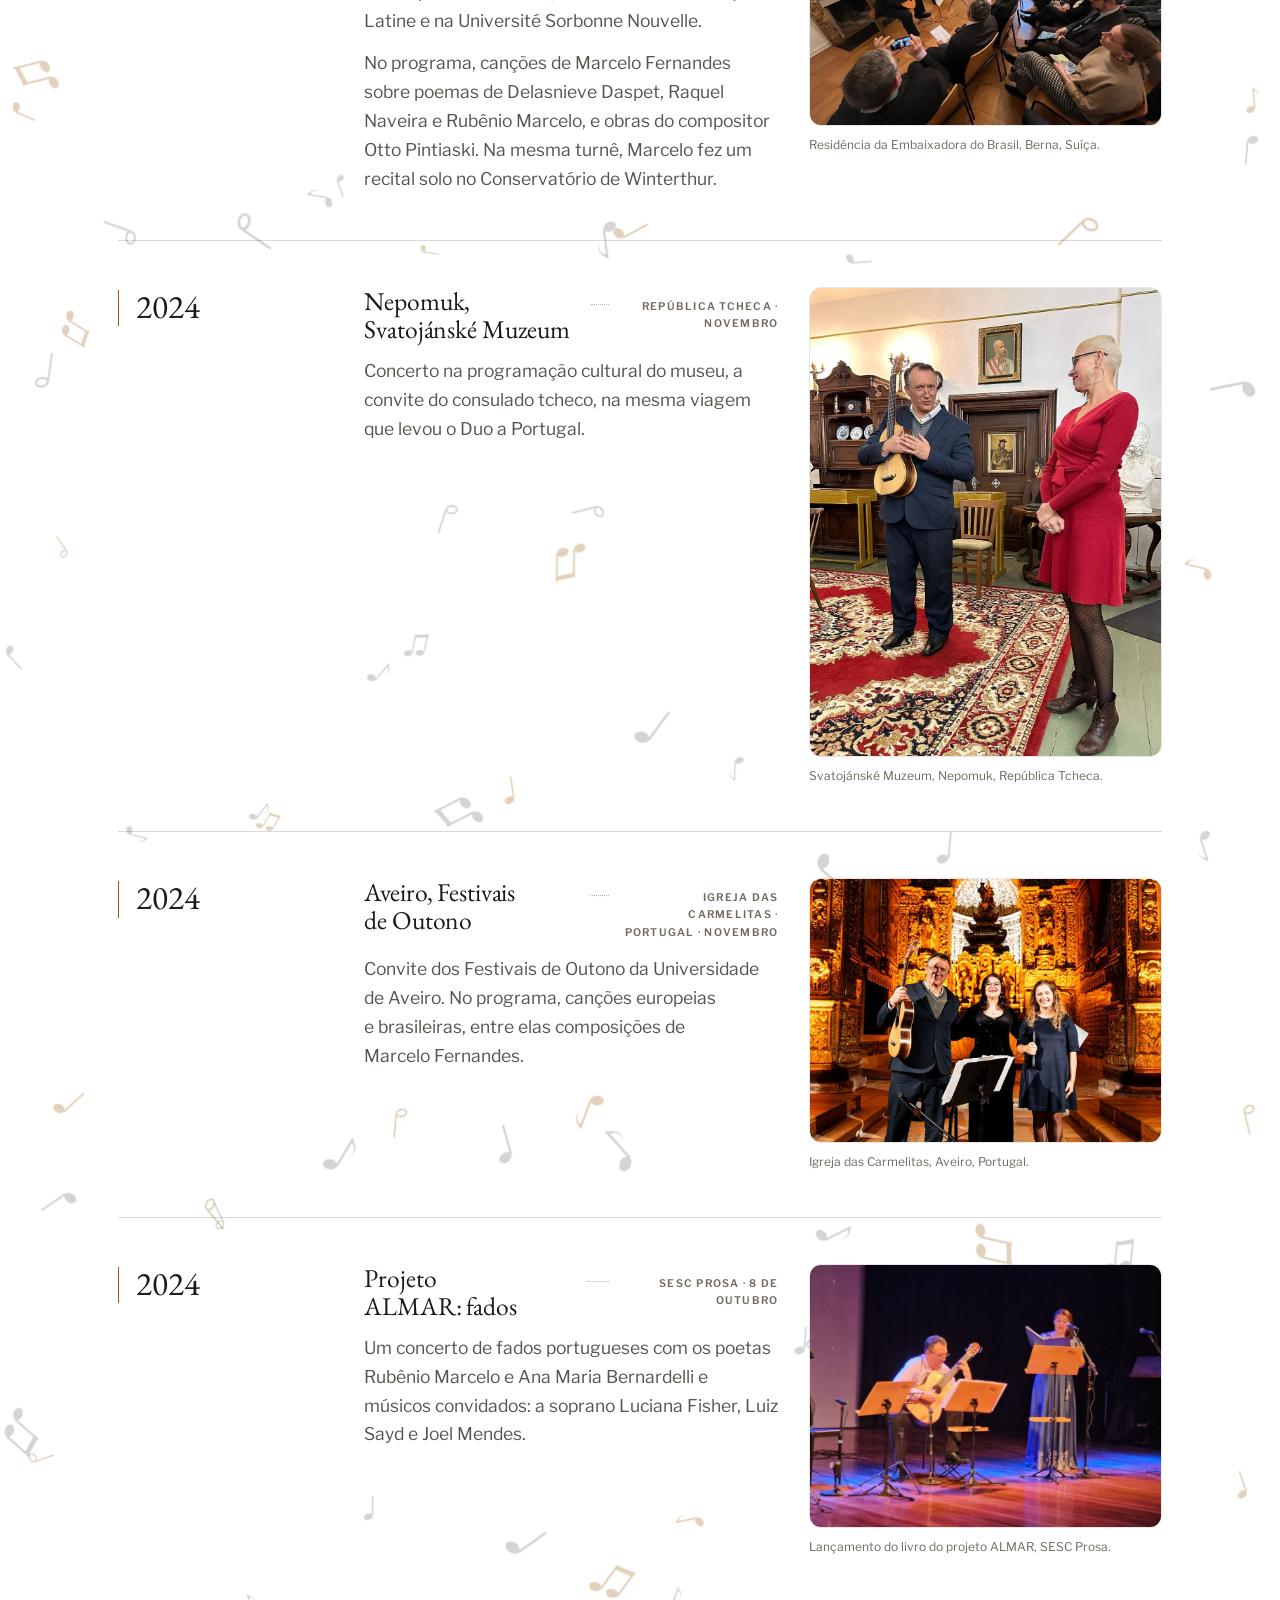
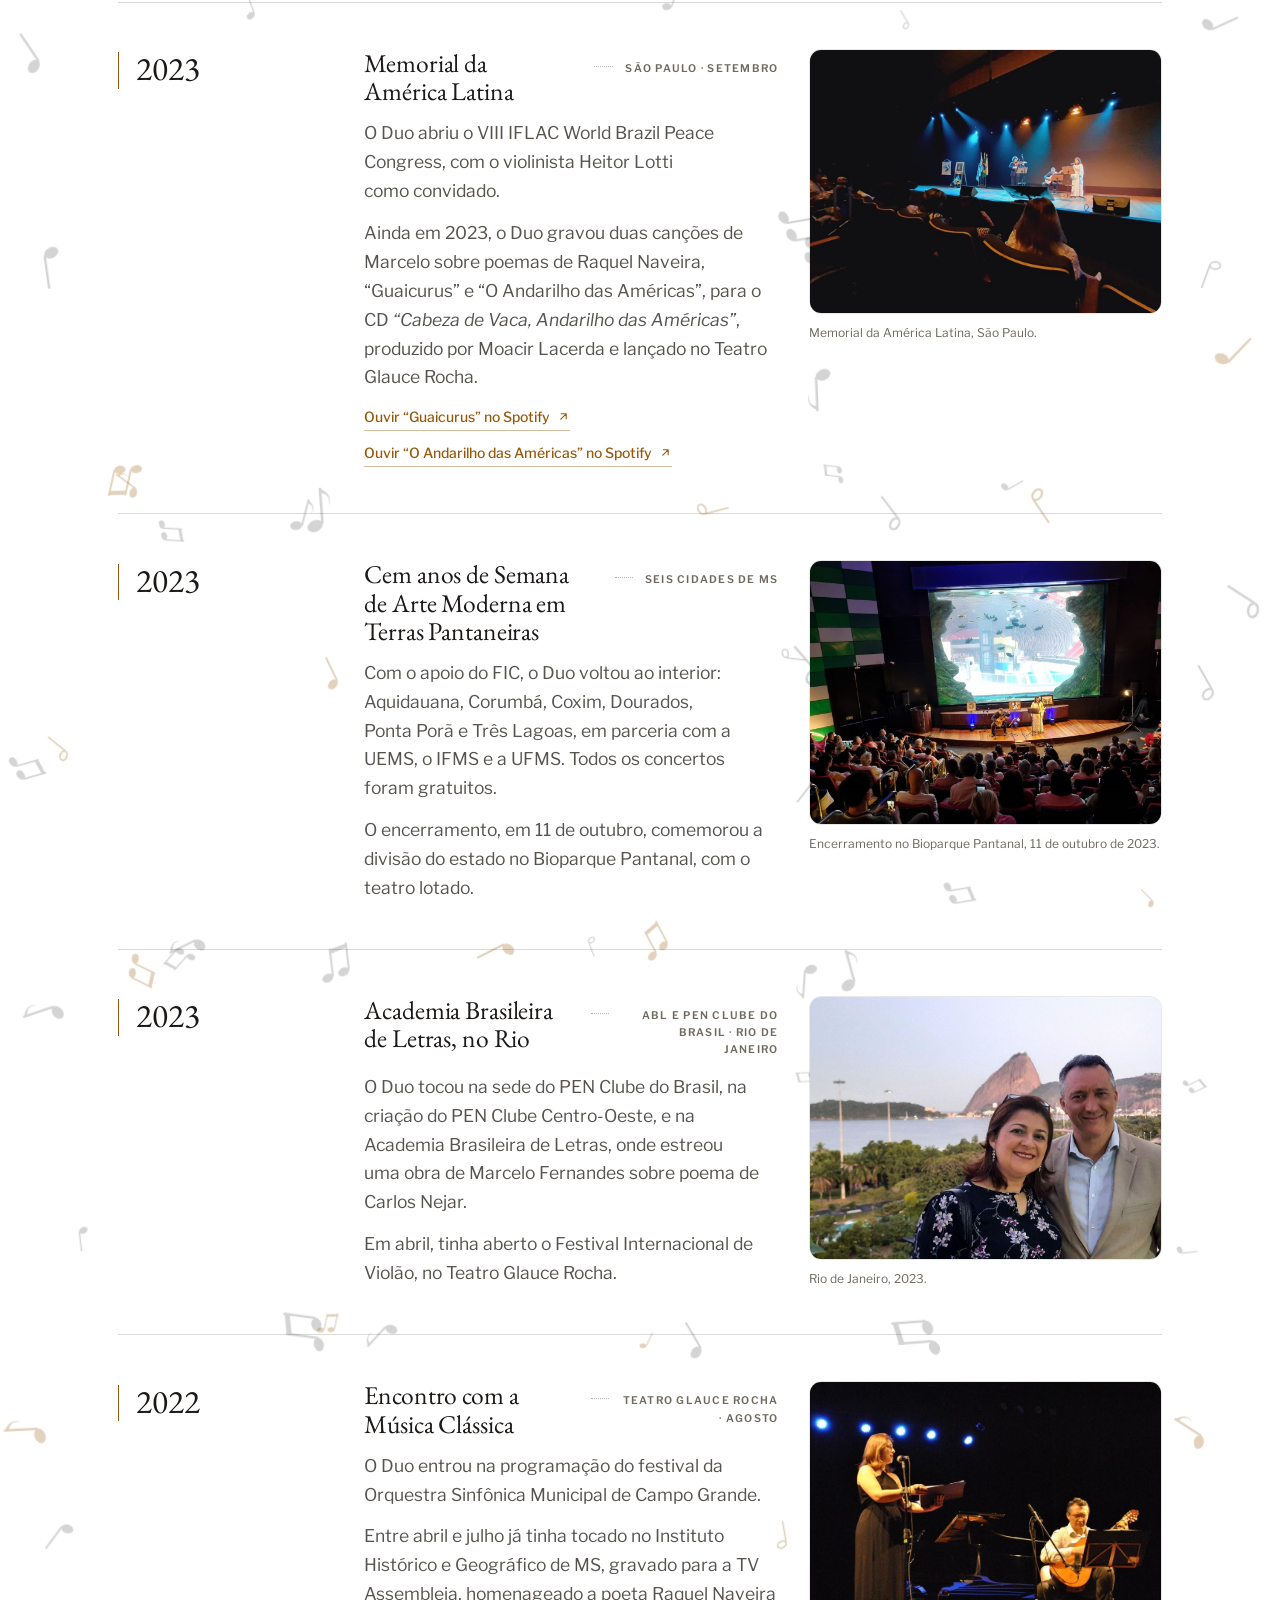
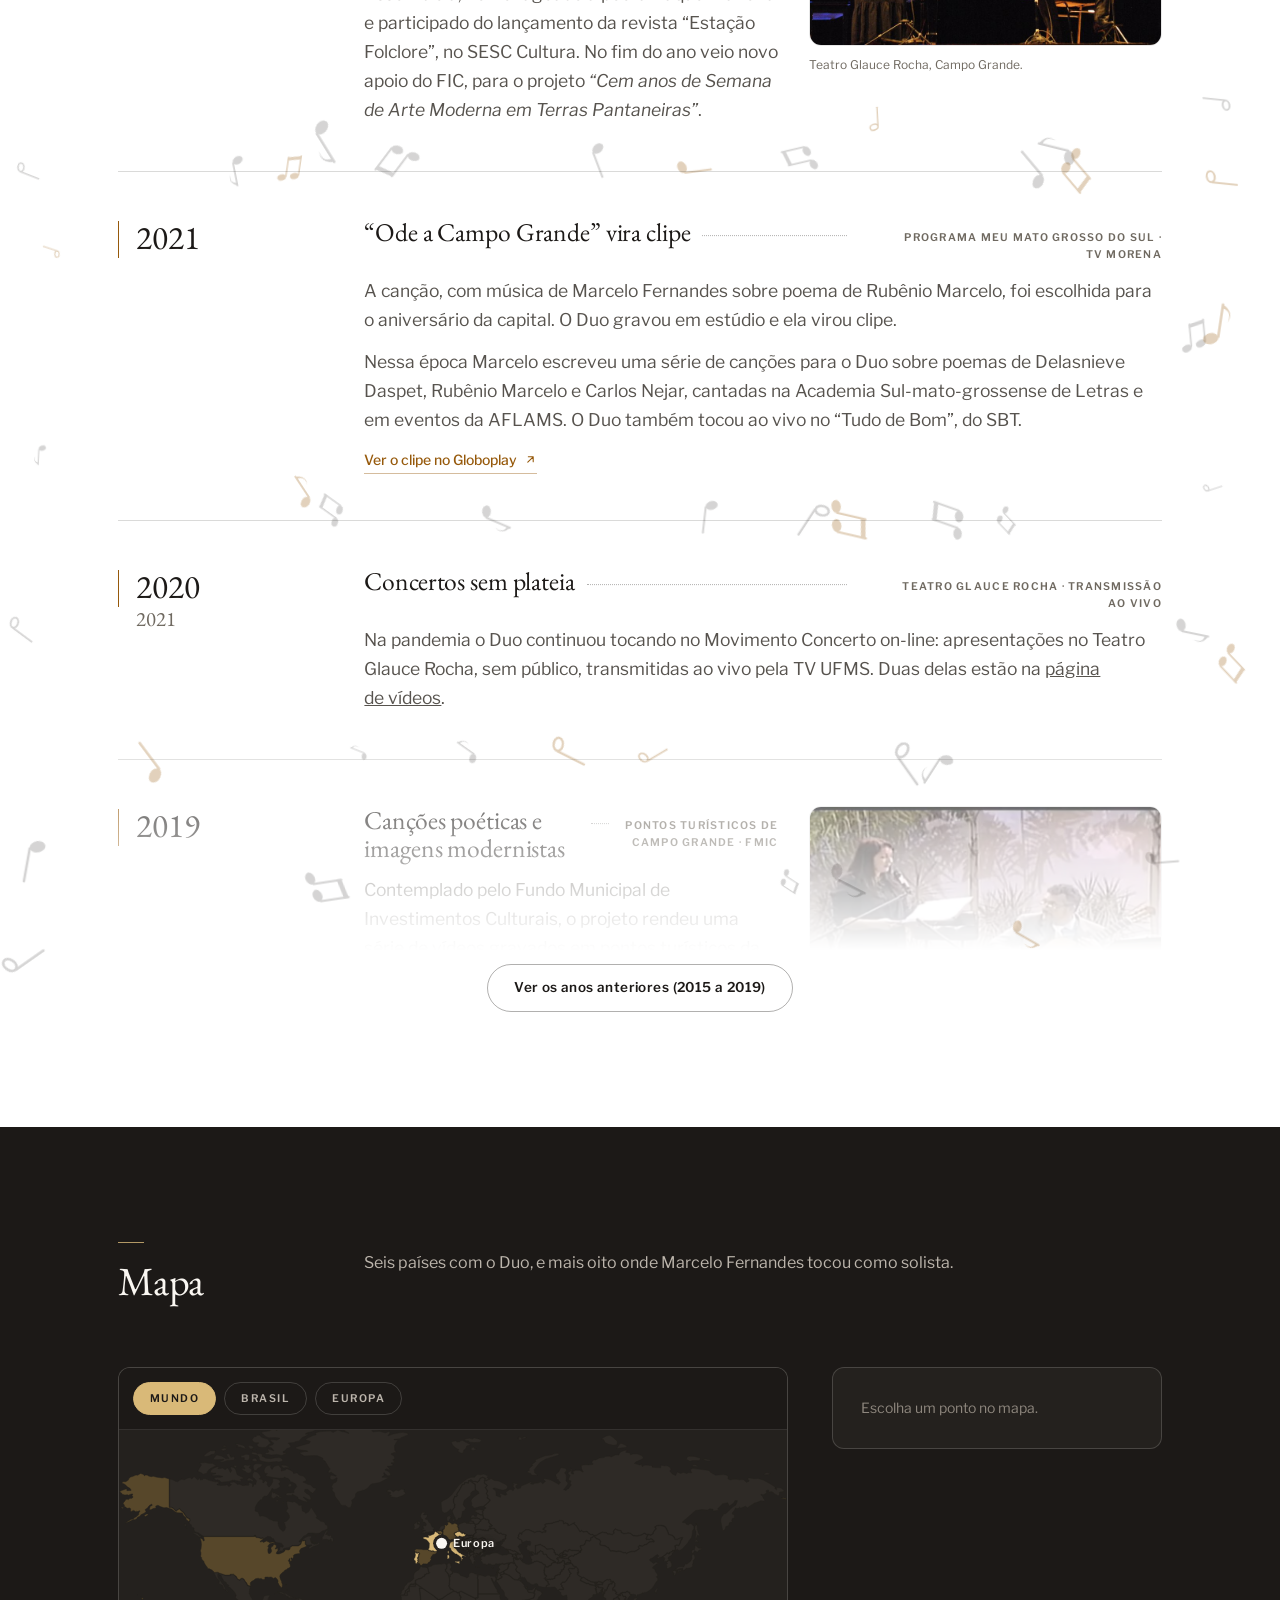
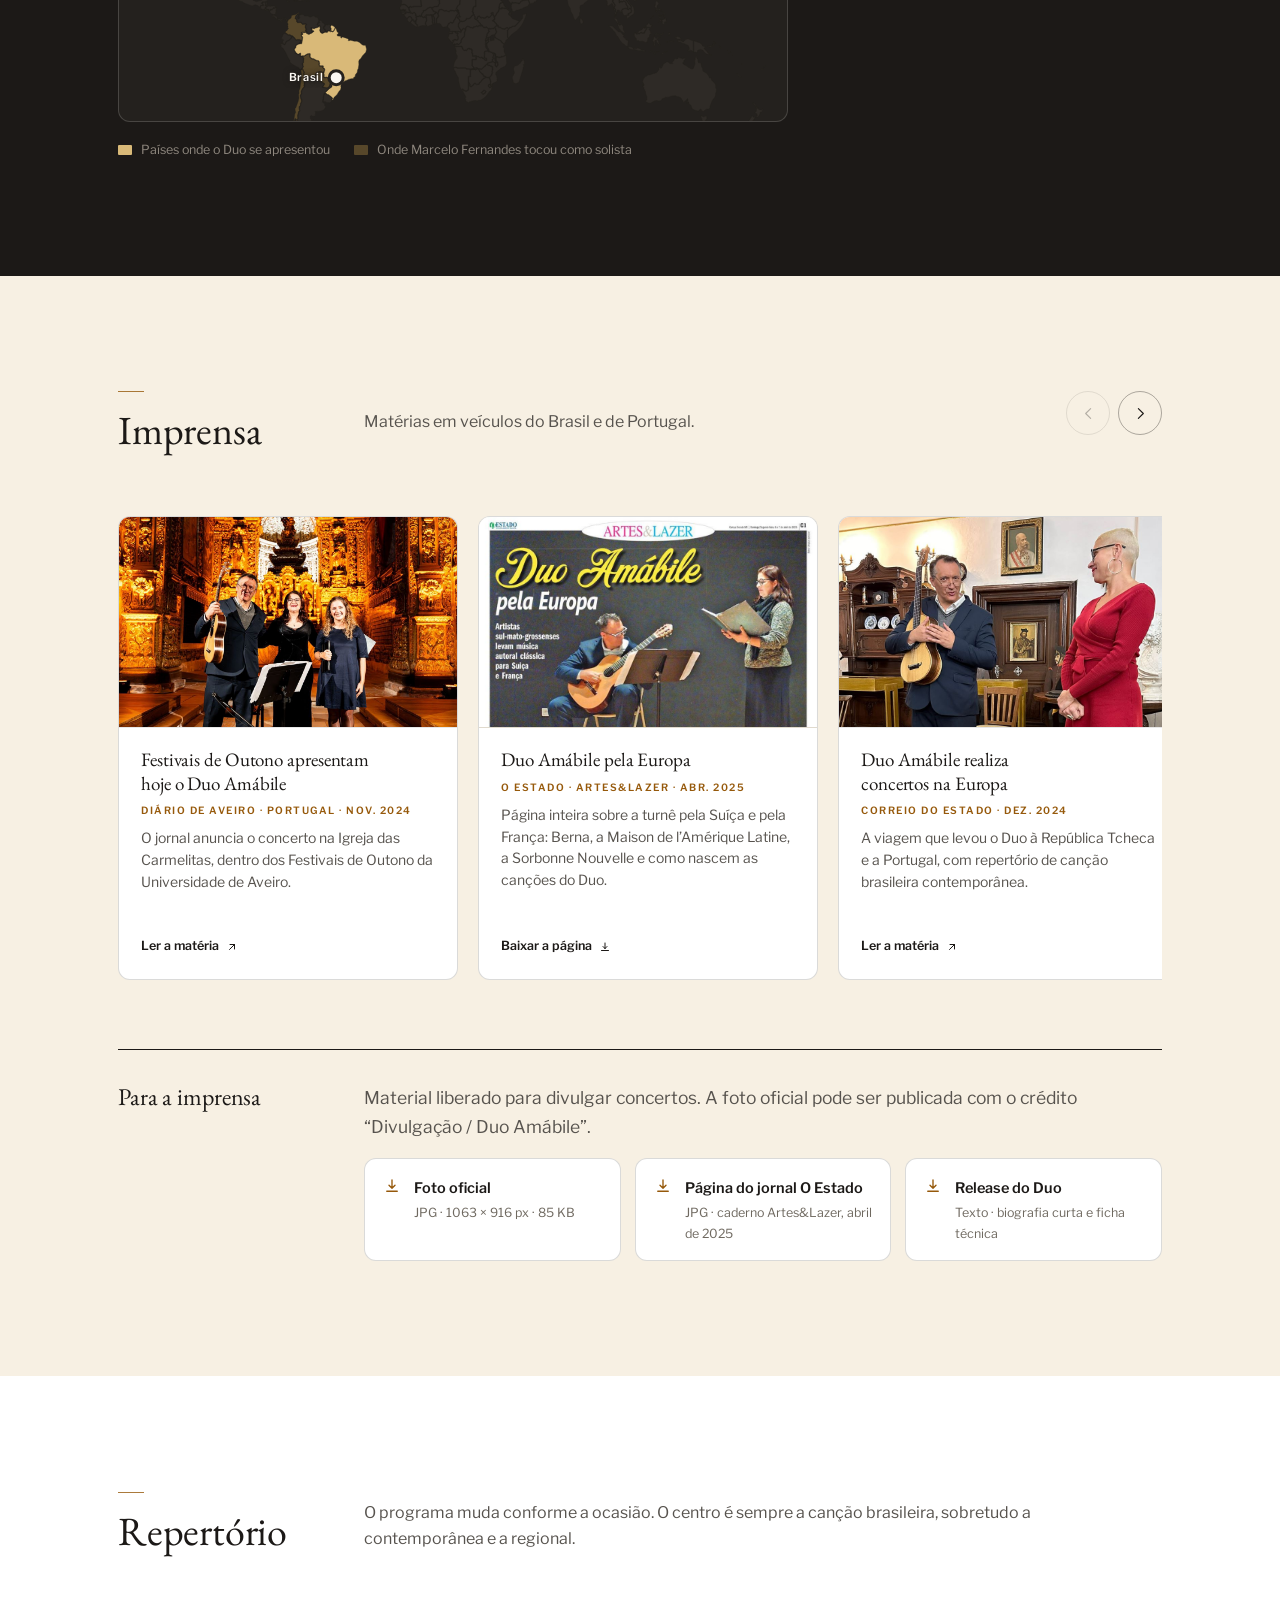
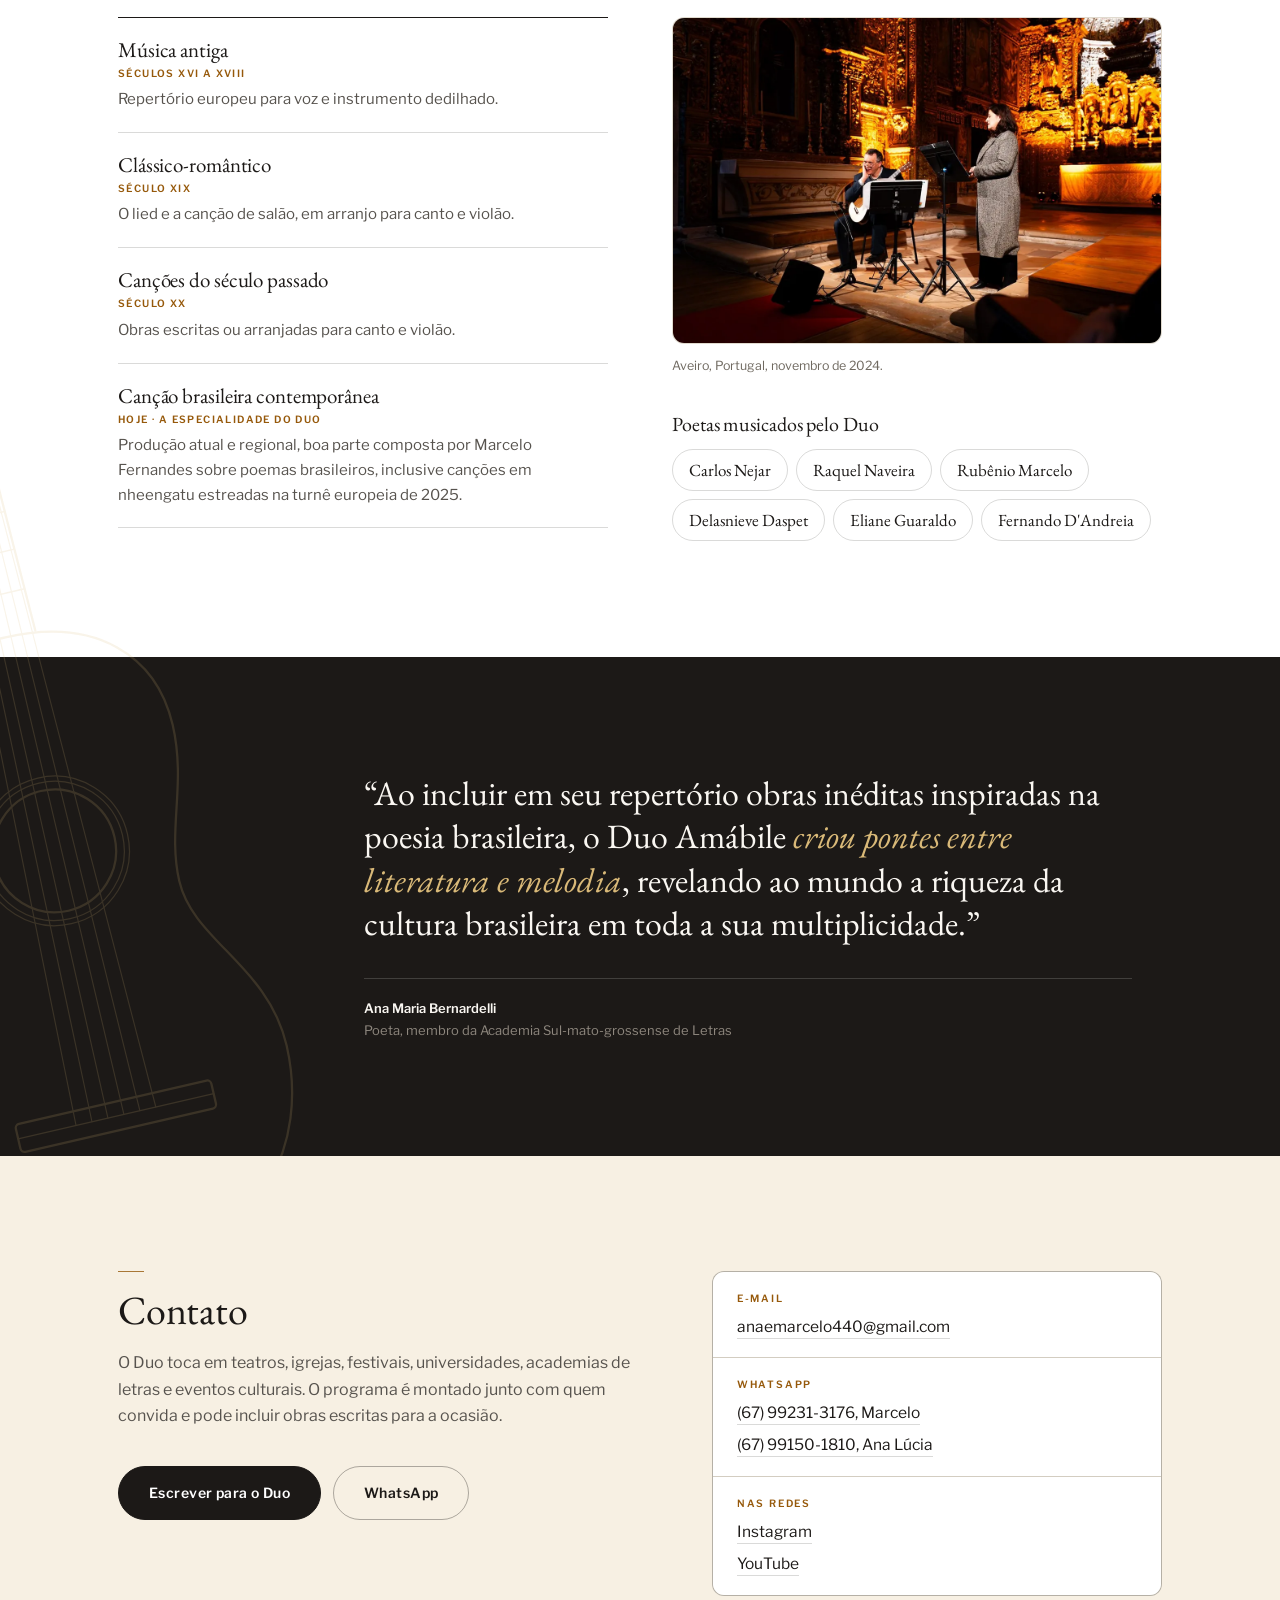
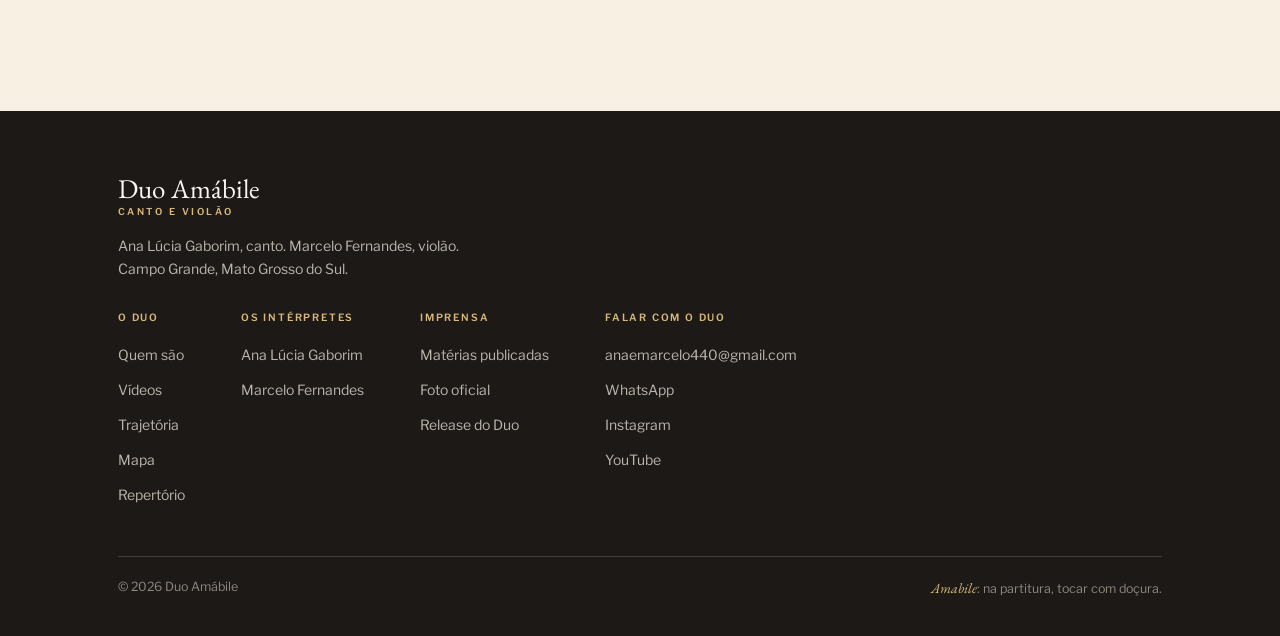
==== commit 0437aed4: "CSS e JS em ?v=19, para o navegador buscar a trajetória nova Co-Authored-By: Claude Opus 5.5 <norepl" ====
--- a/pt/index.html
+++ b/pt/index.html
@@ -24,7 +24,7 @@
 <link rel="preconnect" href="https://fonts.googleapis.com">
 <link rel="preconnect" href="https://fonts.gstatic.com" crossorigin>
 <link href="https://fonts.googleapis.com/css2?family=EB+Garamond:ital,wght@0,400..600;1,400..600&family=Libre+Franklin:ital,wght@0,300..700;1,400..600&display=swap" rel="stylesheet">
-<link rel="stylesheet" href="../css/style.css?v=18">
+<link rel="stylesheet" href="../css/style.css?v=19">
 <script type="application/ld+json">
 {"@context":"https://schema.org","@type":"MusicGroup","name":"Duo Amábile","url":"https://davigaborim.github.io/duo-amabile/",
 "image":"https://davigaborim.github.io/duo-amabile/images/duo-oficial.jpg","genre":"Brazilian art song","foundingDate":"2015",
@@ -957,7 +957,7 @@
   </div>
 </footer>
 
-<script src="../js/main.js?v=18" defer></script>
+<script src="../js/main.js?v=19" defer></script>
 <script src="../js/mapa-dados.js?v=18" defer></script>
 <script src="../js/mapa.js?v=19" defer></script>
 </body>
